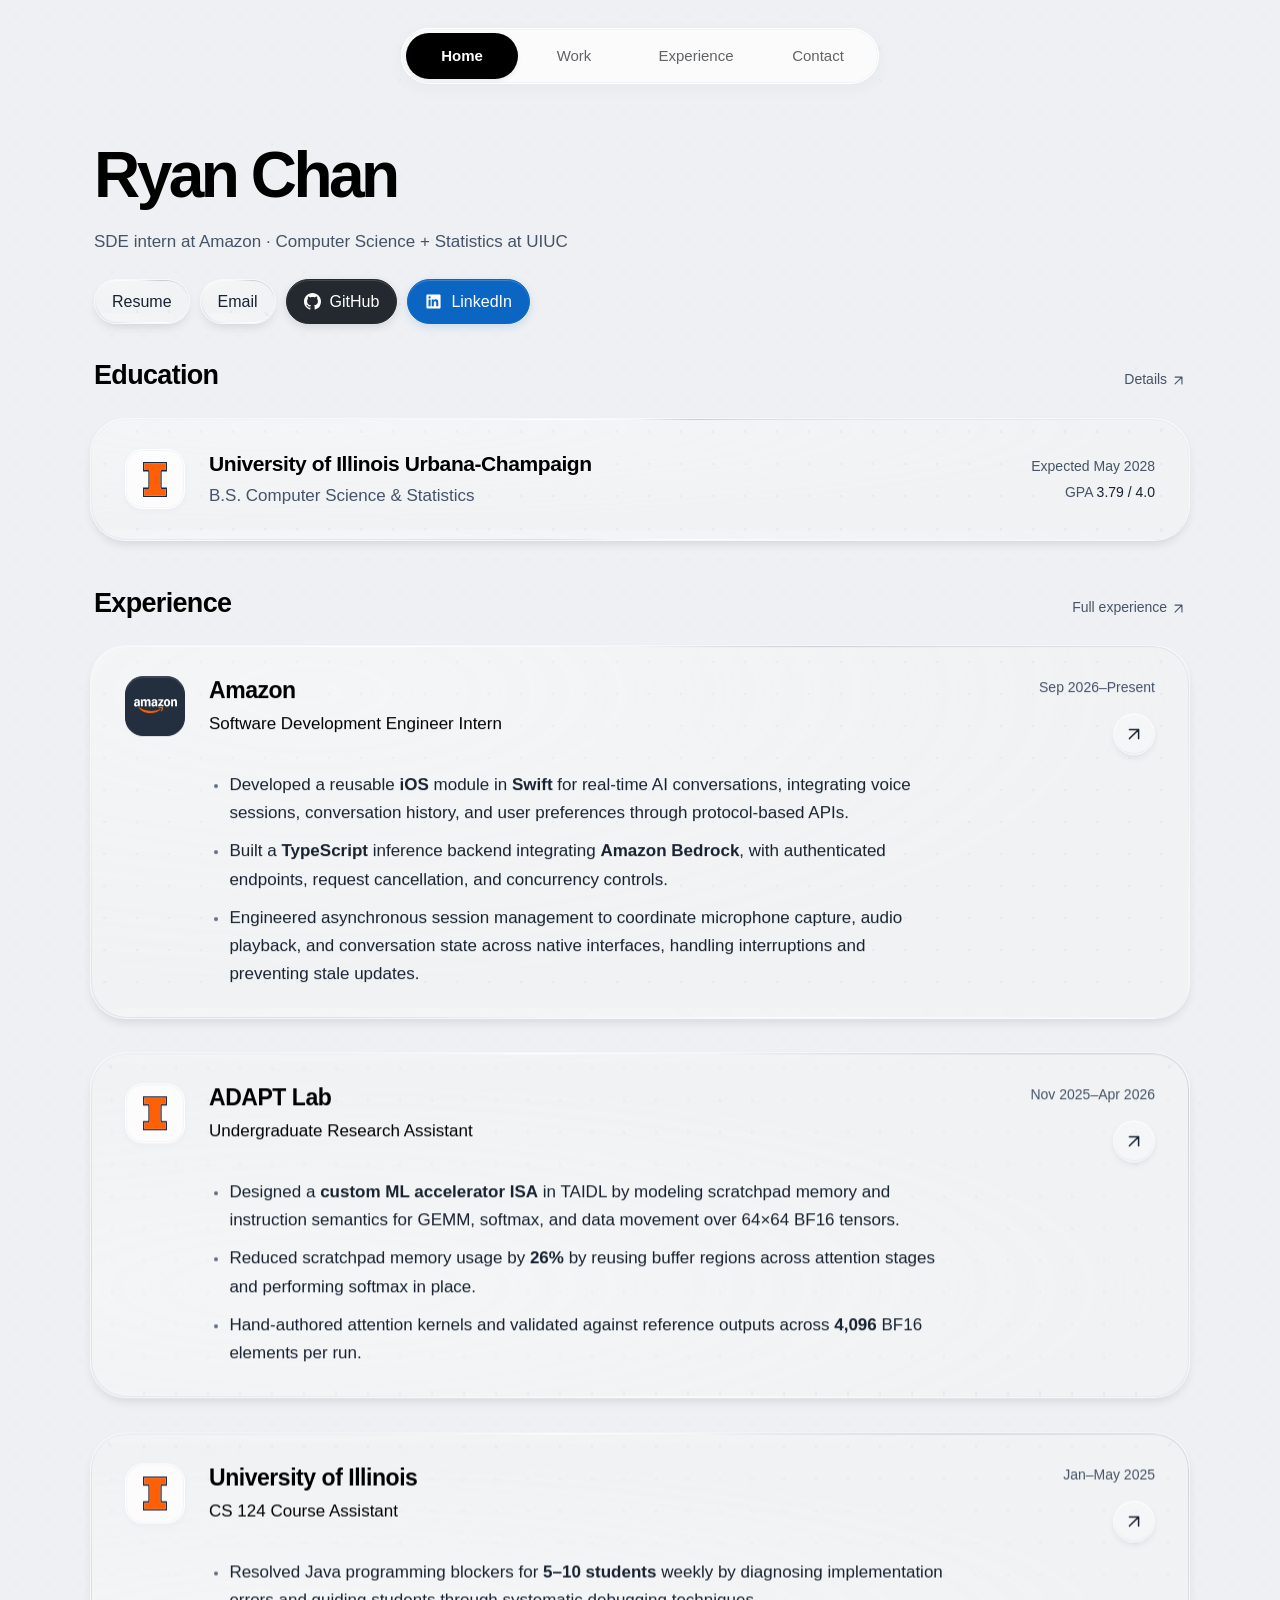
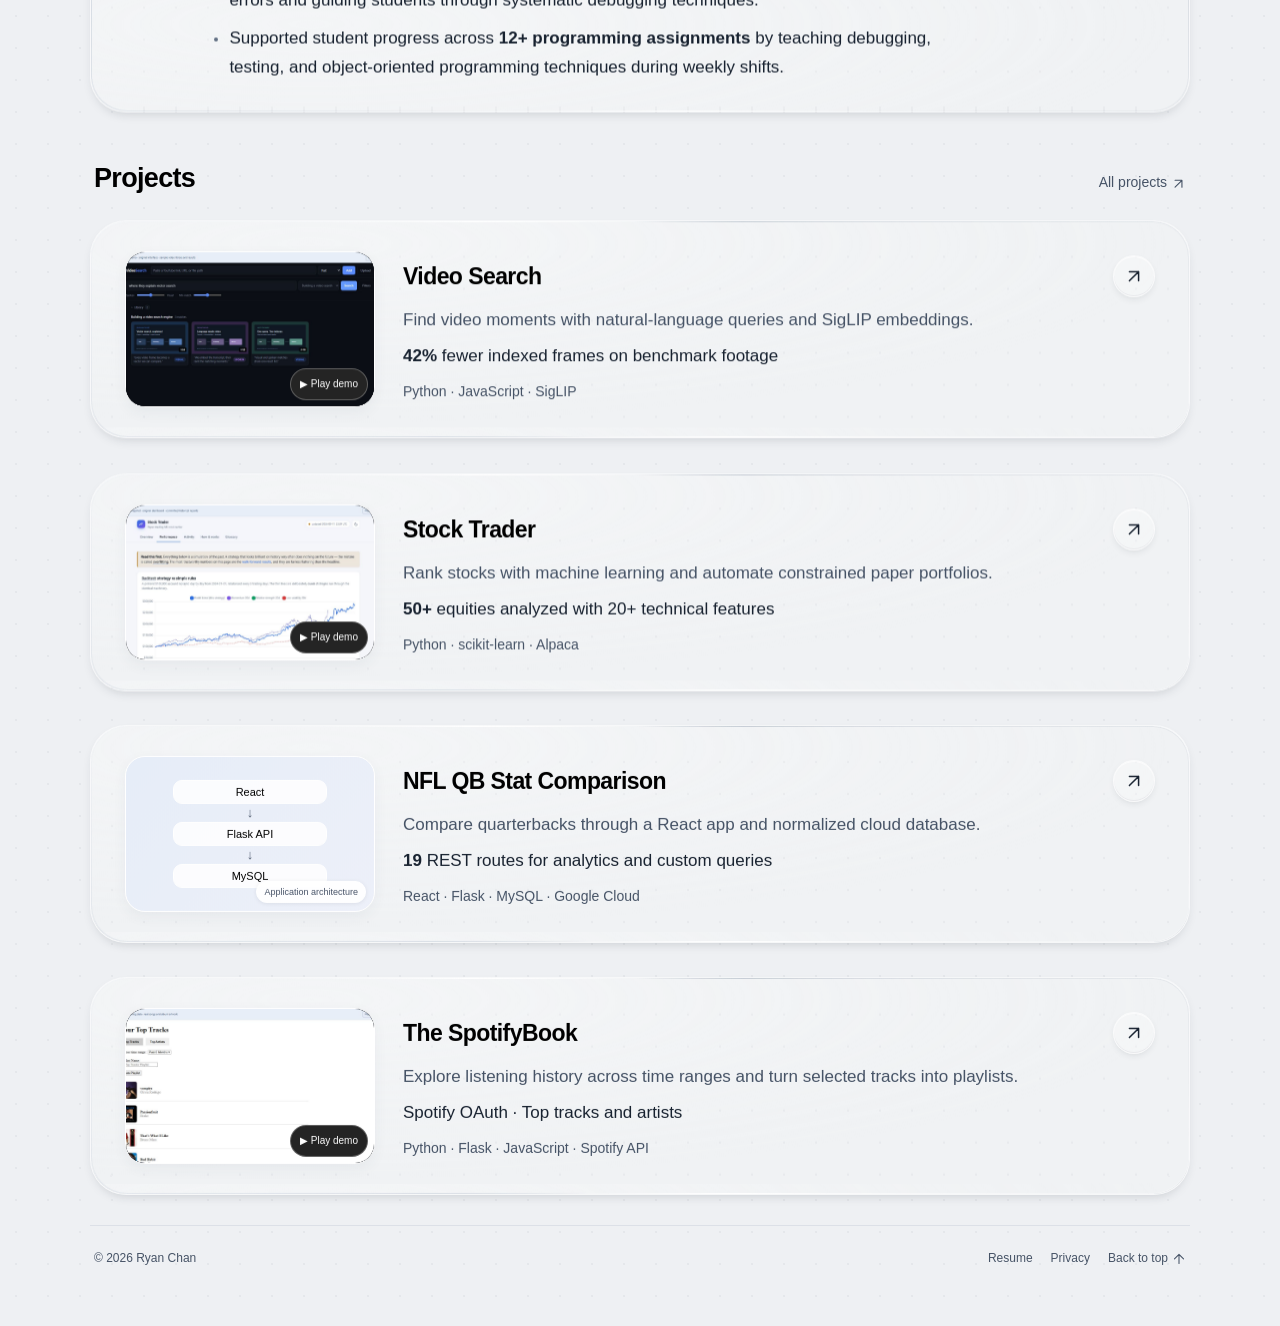
==== index.html @ 5b1b796d "Match information rows to clear glass buttons" ====
<!doctype html>
<html lang="en"><head><meta charset="utf-8"><meta name="viewport" content="width=device-width,initial-scale=1">
<meta name="theme-color" content="#eef0f3"><title>Ryan Chan — Portfolio</title><meta name="description" content="Software engineer studying CS and Statistics at UIUC. Swift iOS development, TypeScript APIs, machine learning, and systems research.">
<meta property="og:title" content="Ryan Chan — Portfolio"><meta property="og:description" content="Software engineer studying CS and Statistics at UIUC. Swift iOS development, TypeScript APIs, machine learning, and systems research."><meta property="og:type" content="website">
<link rel="icon" href="assets/favicon.svg?v=20261116-shared-glass" type="image/svg+xml"><link rel="stylesheet" href="styles.css?v=20261116-shared-glass"><link rel="stylesheet" href="format.css?v=20261116-shared-glass"><link rel="stylesheet" href="glass.css?v=20261116-shared-glass"><link rel="stylesheet" href="preview-motion.css?v=20261116-shared-glass"><script src="site.js?v=20261116-shared-glass" defer></script><script src="assets/liquid-glass.js?v=20261116-shared-glass" defer></script><meta name="portfolio-release" content="20261116-shared-glass"><link rel="stylesheet" href="home.css?v=20261116-shared-glass"></head><body id="top" class="home-page">
<a class="skip-link" href="#main">Skip to content</a><nav class="site-nav" aria-label="Main navigation"><span class="nav-glider" aria-hidden="true"><span class="nav-glider-labels"><span>Home</span><span>Work</span><span>Experience</span><span>Contact</span></span></span><a href="index.html?v=20261116-shared-glass" aria-current="page">Home</a><a href="work.html?v=20261116-shared-glass">Work</a><a href="experience.html?v=20261116-shared-glass">Experience</a><a href="contact.html?v=20261116-shared-glass">Contact</a></nav>
<main id="main" class="home-layout" data-home>
  <header class="home-intro">
    <div class="home-intro-copy">
      <h1>Ryan Chan</h1>
      <p class="home-current">SDE intern at Amazon · Computer Science + Statistics at UIUC</p>
    </div>
    <div class="home-links" aria-label="Resume and social links">
        <a class="home-button home-button-primary" href="assets/Ryan-Chan-Resume.pdf" data-track="resume-download"><span class="glass-label">Resume</span></a>
        <a class="home-button home-email" href="mailto:ryanchan339@gmail.com" data-track="email-click"><span class="glass-label">Email</span></a>
        <a class="home-social home-github" href="https://github.com/ryanchan339" target="_blank" rel="noopener noreferrer" data-track="github-click"><svg viewBox="0 0 16 16" fill="currentColor" aria-hidden="true"><path d="M8 0C3.58 0 0 3.58 0 8c0 3.54 2.29 6.53 5.47 7.59.4.07.55-.17.55-.38 0-.19-.01-.82-.01-1.49-2.01.37-2.53-.49-2.69-.94-.09-.23-.48-.94-.82-1.13-.28-.15-.68-.52-.01-.53.63-.01 1.08.58 1.23.82.72 1.21 1.87.87 2.33.66.07-.52.28-.87.51-1.07-1.78-.2-3.64-.89-3.64-3.95 0-.87.31-1.59.82-2.15-.08-.2-.36-1.02.08-2.12 0 0 .67-.21 2.2.82.64-.18 1.32-.27 2-.27s1.36.09 2 .27c1.53-1.04 2.2-.82 2.2-.82.44 1.1.16 1.92.08 2.12.51.56.82 1.27.82 2.15 0 3.07-1.87 3.75-3.65 3.95.29.25.54.73.54 1.48 0 1.07-.01 1.93-.01 2.2 0 .21.15.46.55.38A8.01 8.01 0 0 0 16 8c0-4.42-3.58-8-8-8Z"/></svg>GitHub</a>
        <a class="home-social home-linkedin" href="https://www.linkedin.com/in/ryanchan20/" target="_blank" rel="noopener noreferrer" data-track="linkedin-click"><svg viewBox="0 0 24 24" fill="currentColor" aria-hidden="true"><path d="M20.45 2H3.55C2.69 2 2 2.68 2 3.52v16.96C2 21.32 2.69 22 3.55 22h16.9c.86 0 1.55-.68 1.55-1.52V3.52C22 2.68 21.31 2 20.45 2ZM7.93 18.75H4.97V9.2h2.96v9.55ZM6.45 7.89a1.72 1.72 0 1 1 0-3.44 1.72 1.72 0 0 1 0 3.44Zm12.3 10.86h-2.96V14.1c0-1.11-.02-2.53-1.54-2.53-1.54 0-1.78 1.2-1.78 2.45v4.73H9.51V9.2h2.84v1.3h.04c.4-.75 1.36-1.54 2.8-1.54 3 0 3.56 1.97 3.56 4.53v5.26Z"/></svg>LinkedIn</a>
    </div>
  </header>

  <section class="home-section home-education" aria-labelledby="home-education-heading">
    <div class="home-section-heading"><h2 id="home-education-heading">Education</h2><a href="experience.html?v=20261116-shared-glass#education">Details <span class="home-arrow" aria-hidden="true"><svg class="arrow-icon" viewBox="0 0 24 24" aria-hidden="true"><path d="M6.5 17.5 17.5 6.5M6.5 6.5h11v11"/></svg></span></a></div>
    <div class="home-panel home-education-card">
      <span class="home-company-logo"><img src="assets/uiuc.svg?v=20261116-shared-glass" alt="University of Illinois logo" width="24" height="35"></span>
      <div class="home-education-copy"><h3>University of Illinois Urbana-Champaign</h3><p>B.S. Computer Science &amp; Statistics</p></div>
      <div class="home-education-meta"><span>Expected May 2028</span><span>GPA <strong>3.79 / 4.0</strong></span></div>
    </div>
  </section>

  <section class="home-section home-experience" aria-labelledby="home-experience-heading">
    <div class="home-section-heading"><h2 id="home-experience-heading">Experience</h2><a href="experience.html?v=20261116-shared-glass">Full experience <span class="home-arrow" aria-hidden="true"><svg class="arrow-icon" viewBox="0 0 24 24" aria-hidden="true"><path d="M6.5 17.5 17.5 6.5M6.5 6.5h11v11"/></svg></span></a></div>
    <div class="home-experience-grid">
      <article class="home-panel home-experience-card">
        <span class="home-company-logo home-amazon"><img src="assets/amazon.svg?v=20261116-shared-glass" alt="Amazon logo" width="43" height="30"></span>
        <div class="home-role-copy"><h3><a href="experience.html?v=20261116-shared-glass#amazon" data-track="experience-amazon">Amazon</a></h3><h4>Software Development Engineer Intern</h4></div>
        <div class="home-row-meta"><span>Sep 2026–Present</span><a class="home-row-link" href="experience.html?v=20261116-shared-glass#amazon" aria-label="Read about Amazon experience" data-track="experience-amazon"><svg class="arrow-icon" viewBox="0 0 24 24" aria-hidden="true"><path d="M6.5 17.5 17.5 6.5M6.5 6.5h11v11"/></svg></a></div>
        <ul class="resume-bullets home-resume-bullets"><li>Developed a reusable <strong>iOS</strong> module in <strong>Swift</strong> for real-time AI conversations, integrating voice sessions, conversation history, and user preferences through protocol-based APIs.</li><li>Built a <strong>TypeScript</strong> inference backend integrating <strong>Amazon Bedrock</strong>, with authenticated endpoints, request cancellation, and concurrency controls.</li><li>Engineered asynchronous session management to coordinate microphone capture, audio playback, and conversation state across native interfaces, handling interruptions and preventing stale updates.</li></ul>
      </article>
      <article class="home-panel home-experience-card">
        <span class="home-company-logo"><img src="assets/uiuc.svg?v=20261116-shared-glass" alt="University of Illinois logo" width="24" height="35"></span>
        <div class="home-role-copy"><h3><a href="experience.html?v=20261116-shared-glass#adapt-lab" data-track="experience-research">ADAPT Lab</a></h3><h4>Undergraduate Research Assistant</h4></div>
        <div class="home-row-meta"><span>Nov 2025–Apr 2026</span><a class="home-row-link" href="experience.html?v=20261116-shared-glass#adapt-lab" aria-label="Read about ADAPT Lab experience" data-track="experience-research"><svg class="arrow-icon" viewBox="0 0 24 24" aria-hidden="true"><path d="M6.5 17.5 17.5 6.5M6.5 6.5h11v11"/></svg></a></div>
        <ul class="resume-bullets home-resume-bullets"><li>Designed a <strong>custom ML accelerator ISA</strong> in TAIDL by modeling scratchpad memory and instruction semantics for GEMM, softmax, and data movement over 64×64 BF16 tensors.</li><li>Reduced scratchpad memory usage by <strong>26%</strong> by reusing buffer regions across attention stages and performing softmax in place.</li><li>Hand-authored attention kernels and validated against reference outputs across <strong>4,096</strong> BF16 elements per run.</li></ul>
      </article>
      <article class="home-panel home-experience-card">
        <span class="home-company-logo"><img src="assets/uiuc.svg?v=20261116-shared-glass" alt="University of Illinois logo" width="24" height="35"></span>
        <div class="home-role-copy"><h3><a href="experience.html?v=20261116-shared-glass#course-assistant">University of Illinois</a></h3><h4>CS 124 Course Assistant</h4></div>
        <div class="home-row-meta"><span>Jan–May 2025</span><a class="home-row-link" href="experience.html?v=20261116-shared-glass#course-assistant" aria-label="Read about University of Illinois experience"><svg class="arrow-icon" viewBox="0 0 24 24" aria-hidden="true"><path d="M6.5 17.5 17.5 6.5M6.5 6.5h11v11"/></svg></a></div>
        <ul class="resume-bullets home-resume-bullets"><li>Resolved Java programming blockers for <strong>5–10 students</strong> weekly by diagnosing implementation errors and guiding students through systematic debugging techniques.</li><li>Supported student progress across <strong>12+ programming assignments</strong> by teaching debugging, testing, and object-oriented programming techniques during weekly shifts.</li></ul>
      </article>
    </div>
  </section>

  <section class="home-section home-projects" aria-labelledby="home-projects-heading">
    <div class="home-section-heading"><h2 id="home-projects-heading">Projects</h2><a href="work.html?v=20261116-shared-glass">All projects <span class="home-arrow" aria-hidden="true"><svg class="arrow-icon" viewBox="0 0 24 24" aria-hidden="true"><path d="M6.5 17.5 17.5 6.5M6.5 6.5h11v11"/></svg></span></a></div>
    <div class="home-project-grid">
      <article class="home-panel home-project-card" data-hover-demo>
        <div class="home-project-media" data-project-preview="video-search"><div class="demo-frame" data-demo><video muted loop playsinline preload="none" poster="assets/video-search.jpg?v=20261116-shared-glass" width="1280" height="720" aria-label="Video Search interface walkthrough" data-project="Video Search"><source data-src="assets/video-search.mp4?v=20261116-shared-glass" type="video/mp4">Your browser can display the still preview above.</video><div class="preview-motion motion-video-search" aria-hidden="true"><div class="motion-kicker">Video Search <span>Visual + spoken matches</span></div>
<div class="motion-query"><svg viewBox="0 0 24 24"><circle cx="10" cy="10" r="6"/><path d="m15 15 5 5"/></svg><span>where they explain vector search</span><i></i></div>
<div class="motion-matches"><div><span class="motion-thumbnail">01</span><strong>Vector search</strong><small>00:12 · Visual match</small></div><div><span class="motion-thumbnail">02</span><strong>Embeddings</strong><small>00:34 · Spoken match</small></div><div><span class="motion-thumbnail">03</span><strong>Nearest matches</strong><small>01:08 · Visual match</small></div></div><div class="motion-scan"></div><span class="motion-sample">Illustrative preview</span></div><button class="demo-toggle" type="button" aria-label="Play Video Search demo" aria-pressed="false">▶ Play demo</button></div></div>
        <div class="home-project-copy"><h3><a href="projects/video-search.html?v=20261116-shared-glass" data-track="project-video-search">Video Search <span class="home-arrow" aria-hidden="true"><svg class="arrow-icon" viewBox="0 0 24 24" aria-hidden="true"><path d="M6.5 17.5 17.5 6.5M6.5 6.5h11v11"/></svg></span></a></h3><p>Find video moments with natural-language queries and SigLIP embeddings.</p><p class="home-project-result"><strong>42%</strong> fewer indexed frames on benchmark footage</p><span class="home-stack">Python · JavaScript · SigLIP</span></div>
      </article>
      <article class="home-panel home-project-card" data-hover-demo>
        <div class="home-project-media" data-project-preview="stock-trader"><div class="demo-frame" data-demo><video muted loop playsinline preload="none" poster="assets/stock-trader.jpg?v=20261116-shared-glass" width="1280" height="720" aria-label="Stock Trader interface walkthrough" data-project="Stock Trader"><source data-src="assets/stock-trader.mp4?v=20261116-shared-glass" type="video/mp4">Your browser can display the still preview above.</video><div class="preview-motion motion-stock-trader" aria-hidden="true"><div class="motion-kicker">Stock Trader <span>Research preview</span></div>
<svg class="motion-chart" viewBox="0 0 480 160" fill="none"><path class="motion-grid" d="M8 24H472M8 64H472M8 104H472M8 144H472"/><path class="motion-trace" pathLength="1" d="M8 132 40 119 70 125 104 90 139 106 169 75 202 94 232 64 263 78 298 44 330 59 367 27 400 38 438 13 472 20"/><circle class="motion-chart-point" cx="472" cy="20" r="5"/></svg>
<div class="motion-allocations"><span><i></i>Rank</span><span><i></i>Allocate</span><span><i></i>Review</span></div><span class="motion-sample">Illustrative preview</span></div><button class="demo-toggle" type="button" aria-label="Play Stock Trader demo" aria-pressed="false">▶ Play demo</button></div></div>
        <div class="home-project-copy"><h3><a href="projects/stock-trader.html?v=20261116-shared-glass" data-track="project-stock-trader">Stock Trader <span class="home-arrow" aria-hidden="true"><svg class="arrow-icon" viewBox="0 0 24 24" aria-hidden="true"><path d="M6.5 17.5 17.5 6.5M6.5 6.5h11v11"/></svg></span></a></h3><p>Rank stocks with machine learning and automate constrained paper portfolios.</p><p class="home-project-result"><strong>50+</strong> equities analyzed with 20+ technical features</p><span class="home-stack">Python · scikit-learn · Alpaca</span></div>
      </article>
      <article class="home-panel home-project-card">
        <a class="home-project-cover home-architecture-cover" href="projects/nfl-qb-analytics.html?v=20261116-shared-glass" data-track="project-nfl" aria-label="View NFL QB Stat Comparison project"><div class="home-architecture" aria-label="React interface connects to Flask API and MySQL database"><strong>React</strong><span aria-hidden="true">↓</span><strong>Flask API</strong><span aria-hidden="true">↓</span><strong>MySQL</strong></div><span>Application architecture</span></a>
        <div class="home-project-copy"><h3><a href="projects/nfl-qb-analytics.html?v=20261116-shared-glass" data-track="project-nfl">NFL QB Stat Comparison <span class="home-arrow" aria-hidden="true"><svg class="arrow-icon" viewBox="0 0 24 24" aria-hidden="true"><path d="M6.5 17.5 17.5 6.5M6.5 6.5h11v11"/></svg></span></a></h3><p>Compare quarterbacks through a React app and normalized cloud database.</p><p class="home-project-result"><strong>19</strong> REST routes for analytics and custom queries</p><span class="home-stack">React · Flask · MySQL · Google Cloud</span></div>
      </article>
      <article class="home-panel home-project-card" data-hover-demo>
        <div class="home-project-media" data-project-preview="spotifybook"><div class="demo-frame" data-demo><video muted loop playsinline preload="none" poster="assets/spotifybook.jpg?v=20261116-shared-glass" width="1280" height="720" aria-label="The SpotifyBook interface walkthrough" data-project="The SpotifyBook"><source data-src="assets/spotifybook.mp4?v=20261116-shared-glass" type="video/mp4">Your browser can display the still preview above.</video><div class="preview-motion motion-spotifybook" aria-hidden="true"><div class="motion-kicker">The SpotifyBook <span>Your Top Tracks</span></div><div class="motion-track-window"><div class="motion-track-list"><div class="motion-track"><img src="assets/spotify-cover-0.jpg?v=20261116-shared-glass" alt="" width="48" height="48" loading="lazy"><span><strong>vampire</strong><small>Olivia Rodrigo</small></span><span class="motion-equalizer"><i></i><i></i><i></i><i></i></span></div><div class="motion-track"><img src="assets/spotify-cover-1.jpg?v=20261116-shared-glass" alt="" width="48" height="48" loading="lazy"><span><strong>Passionfruit</strong><small>Drake</small></span><span class="motion-equalizer"><i></i><i></i><i></i><i></i></span></div><div class="motion-track"><img src="assets/spotify-cover-2.jpg?v=20261116-shared-glass" alt="" width="48" height="48" loading="lazy"><span><strong>That’s What I Like</strong><small>Bruno Mars</small></span><span class="motion-equalizer"><i></i><i></i><i></i><i></i></span></div><div class="motion-track"><img src="assets/spotify-cover-3.jpg?v=20261116-shared-glass" alt="" width="48" height="48" loading="lazy"><span><strong>Bad Habit</strong><small>Steve Lacy</small></span><span class="motion-equalizer"><i></i><i></i><i></i><i></i></span></div><div class="motion-track"><img src="assets/spotify-cover-4.jpg?v=20261116-shared-glass" alt="" width="48" height="48" loading="lazy"><span><strong>Fly Me to the Moon</strong><small>Frank Sinatra</small></span><span class="motion-equalizer"><i></i><i></i><i></i><i></i></span></div></div></div><span class="motion-sample">Illustrative preview</span></div><button class="demo-toggle" type="button" aria-label="Play The SpotifyBook demo" aria-pressed="false">▶ Play demo</button></div></div>
        <div class="home-project-copy"><h3><a href="projects/spotifybook.html?v=20261116-shared-glass" data-track="project-spotifybook">The SpotifyBook <span class="home-arrow" aria-hidden="true"><svg class="arrow-icon" viewBox="0 0 24 24" aria-hidden="true"><path d="M6.5 17.5 17.5 6.5M6.5 6.5h11v11"/></svg></span></a></h3><p>Explore listening history across time ranges and turn selected tracks into playlists.</p><p class="home-project-result">Spotify OAuth · Top tracks and artists</p><span class="home-stack">Python · Flask · JavaScript · Spotify API</span></div>
      </article>
    </div>
  </section>

  <footer class="site-footer"><span>© 2026 Ryan Chan</span><span class="footer-links"><a href="assets/Ryan-Chan-Resume.pdf" data-track="resume-download">Resume</a><a href="privacy.html">Privacy</a><a href="#top">Back to top <svg class="arrow-icon arrow-icon-up" viewBox="0 0 24 24" aria-hidden="true"><path d="M6.5 17.5 17.5 6.5M6.5 6.5h11v11"/></svg></a></span></footer>
</main>
</body></html>
---- styles.css ----
@font-face{font-family:Portfolio Sans;src:local("Arial");font-display:swap}
:root{--ink:#20242b;--muted:#6d737d;--blue:#5479a5;--blue-deep:#395d88;--blue-soft:#edf2f8;--line:#e6e8ec;--surface:#f6f7f9;--white:#fff;--radius:28px;--max:1120px;color-scheme:light}
*{box-sizing:border-box}
html{scroll-behavior:smooth;scroll-padding-top:116px}
body{margin:0;background:var(--white);color:var(--ink);font:16px/1.6 "Portfolio Sans",Arial,sans-serif;-webkit-font-smoothing:antialiased}
button,a{-webkit-tap-highlight-color:transparent}
a{color:inherit;text-decoration:none}
button{font:inherit;cursor:pointer}
a:focus-visible,button:focus-visible{outline:3px solid var(--blue);outline-offset:5px}
::selection{background:#dae6f4;color:#203956}
.skip-link{position:fixed;top:-100px;left:20px;z-index:100;background:var(--blue-deep);color:white;padding:12px 20px;border-radius:10px}
.skip-link:focus{top:16px}
.site-nav{position:sticky;top:20px;z-index:30;width:max-content;max-width:calc(100% - 32px);margin:28px auto 0;padding:5px;display:flex;gap:3px;border:1px solid var(--line);border-radius:99px;background:rgba(255,255,255,.94);box-shadow:0 5px 16px rgba(23,35,54,.055)}
.site-nav a{display:flex;align-items:center;justify-content:center;gap:8px;padding:9px 23px;border-radius:99px;font-size:14px;color:var(--muted);font-weight:500;transition:background .2s,color .2s}
.site-nav a:hover{color:var(--ink);background:var(--surface)}
.site-nav a[aria-current]{color:var(--blue-deep);background:var(--blue-soft)}
.site-nav a[aria-current]::before{content:"";width:5px;height:5px;border-radius:50%;background:var(--blue)}
.container{width:min(var(--max),calc(100% - 80px));margin-inline:auto}
.identity{padding:68px 0 55px}
.identity h1{font-size:clamp(56px,8vw,100px);line-height:1.05;font-weight:500;letter-spacing:-.07em;margin:0}
.section-bar{display:flex;justify-content:space-between;align-items:center;gap:16px;margin-bottom:22px}
.section-bar h2,.section-kicker{margin:0;font-size:13px;font-weight:500;letter-spacing:.045em;color:var(--muted)}
.section-bar span{font-size:12px;color:var(--muted)}
.work-grid{display:grid;grid-template-columns:1fr 1fr;gap:24px}
.project-card{border-radius:var(--radius);background:var(--surface);overflow:hidden;min-width:0;transition:transform .25s}
.project-card:hover{transform:translateY(-3px)}
.project-card.featured{grid-column:1/-1}
.project-header{padding:30px 32px 0}
.project-eyebrow{display:flex;align-items:center;gap:9px;color:var(--muted);font-size:11px;letter-spacing:.06em;text-transform:uppercase;margin-bottom:12px}
.project-eyebrow .project-index{color:var(--blue)}
.project-heading{display:flex;align-items:flex-start;justify-content:space-between;gap:16px}
.project-heading h3{font-size:28px;line-height:1.15;letter-spacing:-.035em;font-weight:500;margin:0}
.featured .project-heading h3{font-size:36px}
.project-heading p{font-size:15px;color:var(--muted);margin:10px 0 0;line-height:1.5;max-width:660px}
.project-arrow{flex:0 0 auto;display:grid;place-items:center;width:43px;height:43px;border:1px solid #d8dce2;border-radius:50%;color:var(--muted);font-size:22px;transition:background .2s,color .2s,transform .2s}
.project-arrow:hover{background:var(--blue);color:white;transform:rotate(6deg);border-color:var(--blue)}
.project-rule{height:1px;background:#e0e3e8;margin-top:25px}
.project-stage{padding:30px 24px 16px;background:linear-gradient(180deg,transparent,var(--blue-soft))}
.featured .project-stage{padding:36px 52px 22px}
.stock-stage{background:linear-gradient(180deg,transparent,#e9edf5)}
.spotify-stage{background:linear-gradient(180deg,transparent,#edf1ee)}
.demo-frame{position:relative;overflow:hidden;border:1px solid rgba(23,35,54,.08);border-radius:12px;background:#11161e;box-shadow:0 16px 35px rgba(27,43,65,.13)}
.demo-frame video{width:100%;height:auto;aspect-ratio:16/9;display:block;object-fit:cover;background:#11161e}
.demo-toggle{position:absolute;right:12px;bottom:12px;display:flex;align-items:center;gap:6px;min-height:34px;padding:5px 12px;border:1px solid rgba(255,255,255,.25);border-radius:99px;background:rgba(20,28,41,.9);color:#fff;font-size:11px}
.demo-toggle:hover{background:var(--blue-deep)}
.demo-toggle:disabled{cursor:default;opacity:.65}
.demo-caption{display:flex;justify-content:space-between;gap:12px;margin:13px 1px 0;font-size:11px;line-height:1.5;color:var(--muted)}
.project-bottom{display:flex;justify-content:space-between;align-items:center;gap:14px;padding:16px 32px 26px;font-size:12px;color:var(--muted)}
.project-bottom a{color:var(--blue-deep);white-space:nowrap}
.project-bottom a:hover{text-decoration:underline;text-underline-offset:4px}
.editorial-section{display:grid;grid-template-columns:230px 1fr;gap:50px;padding-top:72px;margin-top:76px;border-top:1px solid var(--line);scroll-margin-top:30px}
.section-intro h2{font-size:28px;line-height:1.2;font-weight:500;letter-spacing:-.035em;margin:0}
.experience-row{display:grid;grid-template-columns:1fr auto;gap:6px 24px;padding:0 0 28px;border-bottom:1px solid var(--line);margin-bottom:28px}
.experience-row:last-child{padding-bottom:0;margin-bottom:0;border-bottom:0}
.experience-row h3{margin:0;font-size:20px;line-height:1.3;letter-spacing:-.025em;font-weight:500}
.experience-row .date{font-size:12px;color:var(--muted);text-align:right;padding-top:3px;white-space:nowrap}
.experience-role{color:var(--blue-deep);font-size:14px;margin:2px 0 0}
.experience-row .location{font-size:12px;color:var(--muted);text-align:right}
.experience-row .description{grid-column:1/-1;max-width:650px;margin:12px 0 0;color:var(--muted);font-size:15px;line-height:1.7}
.education{display:grid;grid-template-columns:230px 1fr;gap:50px;margin-top:44px;padding-top:36px;border-top:1px solid var(--line)}
.education h2{font-size:13px;font-weight:500;color:var(--muted);margin:0}
.education h3{font-size:19px;font-weight:500;letter-spacing:-.025em;margin:0}
.education p{font-size:14px;margin:6px 0;color:var(--muted)}
.education-meta{display:flex;flex-wrap:wrap;gap:8px 25px;font-size:12px;color:var(--muted)}
.contact{padding-bottom:40px}
.contact-heading{font-size:clamp(28px,4vw,46px);line-height:1.2;letter-spacing:-.04em;font-weight:500;margin:0 0 14px}
.email-link{display:inline-block;color:var(--blue-deep);font-size:clamp(18px,3vw,30px);line-height:1.4;letter-spacing:-.025em;overflow-wrap:anywhere}
.email-link:hover{text-decoration:underline;text-underline-offset:7px}
.social-links{display:flex;flex-wrap:wrap;gap:25px;margin-top:25px;font-size:14px;color:var(--muted)}
.social-links a:hover{color:var(--blue-deep)}
.site-footer{display:flex;justify-content:space-between;gap:20px;border-top:1px solid var(--line);padding:26px 0 36px;margin-top:48px;color:var(--muted);font-size:12px}
.site-footer a:hover{color:var(--blue-deep)}
.back-link{display:inline-block;color:var(--muted);font-size:13px;margin-top:55px}
.back-link:hover{color:var(--blue-deep)}
.case-hero{padding:30px 0 36px}
.case-hero .project-eyebrow{margin-bottom:18px}
.case-hero h1{font-size:clamp(42px,6vw,72px);font-weight:500;letter-spacing:-.06em;line-height:1.07;margin:0;max-width:900px}
.case-summary{font-size:19px;line-height:1.65;color:var(--muted);max-width:735px;margin:22px 0 28px}
.case-meta{display:flex;flex-wrap:wrap;gap:16px 35px;font-size:12px;color:var(--muted)}
.case-meta span{display:block;color:var(--ink);font-size:13px;margin-top:3px}
.case-demo{padding:32px;background:var(--surface);border-radius:var(--radius);margin:0 0 40px}
.case-demo .demo-caption{font-size:12px}
.case-demo .demo-frame video{object-fit:contain}
.case-body{display:grid;grid-template-columns:200px 1fr;gap:50px;margin-top:64px}
.case-label{font-size:13px;color:var(--muted);font-weight:500;margin:4px 0 0}
.case-content{max-width:740px;min-width:0}
.case-content h2{font-size:26px;line-height:1.3;letter-spacing:-.025em;font-weight:500;margin:0 0 16px}
.case-content h3{font-size:18px;font-weight:500;letter-spacing:-.015em;margin:28px 0 8px}
.case-content p{font-size:16px;color:var(--muted);margin:0 0 18px;line-height:1.8}
.pipeline{display:grid;grid-template-columns:repeat(3,1fr);gap:12px;margin:24px 0}
.pipeline-step{padding:18px;background:var(--blue-soft);border-radius:12px;min-width:0}
.pipeline-step small{color:var(--blue);font-size:11px;display:block;margin-bottom:8px}
.pipeline-step strong{display:block;font-size:15px;font-weight:500;line-height:1.4}
.pipeline-step span{display:block;font-size:12px;color:var(--muted);line-height:1.6;margin-top:7px}
.metric-grid{display:grid;grid-template-columns:repeat(3,1fr);gap:20px;padding:25px 0;border-block:1px solid var(--line);margin:24px 0}
.metric-grid dt{font-size:12px;color:var(--muted);margin-top:8px}
.metric-grid dd{font-size:30px;line-height:1.2;letter-spacing:-.04em;color:var(--blue-deep);margin:0}
.source-note{font-size:12px!important;line-height:1.7!important}
.source-note a{color:var(--blue-deep);text-decoration:underline;text-underline-offset:3px}
.case-actions{display:flex;flex-wrap:wrap;gap:12px;margin:25px 0 10px}
.case-actions a{border:1px solid var(--line);padding:11px 19px;border-radius:99px;font-size:13px;color:var(--blue-deep)}
.case-actions a:first-child{background:var(--blue-deep);color:#fff;border-color:var(--blue-deep)}
.case-actions a:hover{opacity:.85}
.next-project{display:flex;justify-content:space-between;align-items:center;gap:25px;border-top:1px solid var(--line);padding-top:38px;margin-top:72px}
.next-project small{font-size:12px;color:var(--muted);display:block;margin-bottom:8px}
.next-project strong{font-weight:500;font-size:25px;letter-spacing:-.03em}
.next-project .project-arrow{color:var(--blue-deep)}
.not-found{padding:100px 0 80px;max-width:600px}
.not-found h1{font-size:64px;font-weight:500;letter-spacing:-.05em;margin:0}
.not-found p{color:var(--muted)}
[hidden]{display:none!important}
.page-main{min-height:calc(100vh - 110px);display:flex;flex-direction:column}
.page-main>.site-footer{margin-top:auto;padding-top:26px}
.page-main>section:last-of-type,.page-main>.home-overview,.page-main>.about-actions,.page-main>.text-link{margin-bottom:64px}
.page-heading{padding:68px 0 54px}
.page-heading h1{font-size:clamp(48px,7vw,84px);line-height:1.1;font-weight:500;letter-spacing:-.06em;margin:0}
.experience-list{max-width:840px;width:100%;margin-left:auto}
.page-main>.text-link{align-self:flex-end;margin-top:32px}
.text-link{font-size:14px;color:var(--blue-deep)}
.text-link:hover{text-decoration:underline;text-underline-offset:5px}
.about-intro{max-width:650px;margin:8px 0 12px 280px}
.about-intro h2{font-size:30px;font-weight:500;letter-spacing:-.035em;margin:0 0 16px}
.about-intro p{font-size:20px;line-height:1.7;color:var(--muted);margin:0}
.about-intro p+p{margin-top:20px}
.about-actions{display:flex;flex-wrap:wrap;gap:24px;margin:32px 0 0 280px}
.contact-page{padding:26px 0 100px;margin-left:280px}
.copy-row{display:flex;flex-wrap:wrap;align-items:center;gap:12px;margin-top:26px}
.copy-email{font-size:12px;padding:9px 16px;border:1px solid var(--line);border-radius:99px;background:var(--white);color:var(--blue-deep);min-height:40px}
.copy-email:hover{border-color:var(--blue);background:var(--blue-soft)}
.copy-status{font-size:12px;color:var(--blue-deep)}
.home-overview{display:grid;grid-template-columns:minmax(0,1.6fr) minmax(0,1fr);gap:22px}
.overview-card{padding:28px;border:1px solid var(--line);border-radius:var(--radius);background:var(--surface);min-width:0}
.overview-work{grid-row:span 2;background:var(--blue-soft)}
.overview-header{display:flex;align-items:center;justify-content:space-between;gap:16px;margin-bottom:22px}
.overview-header h2{font-size:13px;font-weight:500;color:var(--muted);margin:0}
.overview-header>a{color:var(--blue-deep);font-size:12px}
.overview-header>a:hover{text-decoration:underline;text-underline-offset:4px}
.preview-tabs{display:flex;flex-wrap:wrap;gap:6px;margin-bottom:24px}
.preview-tab{padding:8px 11px;border:1px solid transparent;border-radius:99px;background:transparent;font-size:11px;color:var(--muted);min-height:38px}
.preview-tab:hover{background:rgba(255,255,255,.7);color:var(--blue-deep)}
.preview-tab[aria-pressed=true]{background:var(--white);border-color:#d8e1ed;color:var(--blue-deep)}
.preview-panel h3{font-size:26px;line-height:1.25;font-weight:500;letter-spacing:-.035em;margin:0}
.preview-panel h3 a:hover{color:var(--blue-deep)}
.preview-description{font-size:14px;line-height:1.7;color:var(--muted);margin:10px 0 22px;display:block}
.preview-date{font-size:12px;line-height:1.6;color:var(--muted);display:block;margin-top:8px}
.overview-work .demo-caption{flex-wrap:wrap;font-size:10px}
.overview-work .demo-frame{margin-top:28px}
.about-preview{display:block}
.about-preview h3{font-size:28px;font-weight:500;letter-spacing:-.04em;line-height:1.25;margin:14px 0}
.about-preview:hover h3{color:var(--blue-deep)}
.about-preview .preview-description{margin-bottom:0;font-size:12px}
.overview-experience .preview-tabs{margin-bottom:18px}
.overview-experience .preview-panel h3{font-size:20px;letter-spacing:-.025em}
.overview-experience .preview-description{font-size:13px;margin-bottom:0}
.overview-contact{grid-column:1/-1;background:var(--white)}
.overview-contact .overview-header{margin-bottom:12px}
.home-contact-links{display:flex;flex-wrap:wrap;align-items:center;justify-content:space-between;gap:20px}
.home-contact-links>a{font-size:22px;letter-spacing:-.025em;color:var(--blue-deep);overflow-wrap:anywhere}
.home-contact-links>a:hover{text-decoration:underline;text-underline-offset:5px}
.home-contact-links .copy-row{margin-top:0}
@media(min-width:1600px){:root{--max:1200px}.identity{padding-top:82px}}
@media(max-width:850px){.container{width:calc(100% - 48px)}.editorial-section,.education{grid-template-columns:170px 1fr;gap:32px}.project-header{padding:24px 24px 0}.featured .project-stage{padding:28px 32px 18px}.project-stage{padding:24px 16px 15px}.project-bottom{padding:15px 24px 23px}.project-heading h3{font-size:25px}.project-heading p{font-size:14px}.demo-caption{flex-wrap:wrap}.case-body{grid-template-columns:160px 1fr;gap:32px}.pipeline{gap:8px}.pipeline-step{padding:14px}}
@media(max-width:620px){html{scroll-padding-top:95px}.container{width:calc(100% - 36px)}.site-nav{top:14px;margin-top:20px}.site-nav a{padding:9px 20px;font-size:13px;min-height:42px}.identity{padding:50px 0 40px}.identity h1{font-size:64px}.section-bar{margin-bottom:18px}.work-grid{grid-template-columns:1fr;gap:20px}.project-card{border-radius:22px}.project-header{padding:25px 24px 0}.featured .project-heading h3,.project-heading h3{font-size:28px}.project-heading p{font-size:14px}.project-arrow{width:39px;height:39px}.featured .project-stage,.project-stage{padding:24px 16px 17px}.demo-frame{border-radius:8px}.project-rule{margin-top:22px}.demo-toggle{right:7px;bottom:7px;min-height:31px;padding:5px 9px;font-size:10px}.project-bottom{padding:12px 24px 23px;font-size:11px}.demo-caption{font-size:10px;gap:4px}.editorial-section{grid-template-columns:1fr;gap:28px;margin-top:55px;padding-top:40px}.section-intro h2{font-size:27px}.experience-row{gap:7px 12px}.experience-row h3{font-size:20px}.experience-row .date{font-size:10px;white-space:normal;max-width:112px}.experience-role{font-size:13px}.experience-row .location{font-size:10px}.experience-row .description{font-size:14px;margin-top:9px}.education{grid-template-columns:1fr;gap:16px;margin-top:34px;padding-top:29px}.education h3{font-size:18px}.contact-heading{font-size:36px}.email-link{font-size:23px}.contact{padding-bottom:10px}.social-links{margin-top:22px}.site-footer{margin-top:34px;padding-bottom:28px}.back-link{margin-top:36px}.case-hero{padding:24px 0 28px}.case-summary{font-size:17px}.case-meta{gap:14px 24px}.case-demo{padding:14px;border-radius:18px;margin-bottom:30px}.case-demo .demo-caption{font-size:10px;gap:5px}.case-body{grid-template-columns:1fr;gap:16px;margin-top:38px}.case-content h2{font-size:24px}.case-content p{font-size:15px}.pipeline{grid-template-columns:1fr}.pipeline-step{padding:18px}.metric-grid{gap:10px}.metric-grid dd{font-size:25px}.metric-grid dt{font-size:10px}.next-project{margin-top:48px;padding-top:29px}.next-project strong{font-size:23px}}
@media(max-width:360px){.identity h1{font-size:55px}.site-nav a{padding-inline:16px}.project-header{padding-inline:19px}.project-bottom{padding-inline:19px}.email-link{font-size:21px}}
@media(prefers-reduced-motion:reduce){html{scroll-behavior:auto}*,*::before,*::after{transition:none!important;animation:none!important}.project-card:hover{transform:none}}
@media(max-width:850px){.home-overview{grid-template-columns:1fr 1fr}.overview-card{padding:22px}.overview-work{grid-column:1/-1;grid-row:auto}.about-intro,.about-actions{margin-left:202px}.contact-page{margin-left:202px}.experience-list{max-width:none}}
@media(max-width:620px){.site-nav{gap:2px;padding:4px}.site-nav a{font-size:12px;padding:9px 11px;gap:5px}.page-heading{padding:50px 0 40px}.page-heading h1{font-size:52px}.home-overview{grid-template-columns:1fr;gap:18px}.overview-work,.overview-contact{grid-column:auto}.overview-card{padding:24px;border-radius:22px}.overview-work .demo-frame{margin-top:22px}.about-intro,.about-actions{margin-left:0}.about-intro p{font-size:18px}.contact-page{margin-left:0;padding-top:8px;padding-bottom:70px}.page-main>section:last-of-type,.page-main>.home-overview,.page-main>.about-actions,.page-main>.text-link{margin-bottom:42px}.home-contact-links>a{font-size:21px}.preview-tabs{margin-bottom:20px}.overview-work .preview-description{min-height:0}.page-main>.text-link{align-self:flex-start}}
@media(max-width:360px){.site-nav a{font-size:11.5px;padding-inline:7px}.page-heading h1{font-size:46px}.overview-card{padding:20px}.preview-tab{padding-inline:9px;font-size:10.5px}.home-contact-links>a{font-size:18px}}

/* Retained resume and privacy controls. */
.footer-links{display:flex;flex-wrap:wrap;gap:18px;justify-content:flex-end}
.case-content [data-analytics-toggle]{border:1px solid var(--line);border-radius:99px;padding:11px 19px;background:var(--white);color:var(--blue-deep);font-size:13px}
.case-content .small-note{font-size:12px;margin-top:16px}
.restore-detail-list{padding-left:20px;color:var(--muted);line-height:1.8}
@media(max-width:620px){.footer-links{gap:12px}.site-footer{flex-wrap:wrap}}
---- format.css ----
:root{--tile:#f1ecff;--tile-ink:#262536;--tile-muted:#606779;--blue:#6258c8;--blue-deep:#4f459f;--blue-soft:#ede8ff;--line:#dfd9e8;--surface:#f3eefc}
body{color:var(--tile-ink);font-family:Arial,Helvetica,sans-serif}
.site-nav{top:40px;margin:40px auto 0;padding:4px;gap:0;height:54px;background:rgba(255,255,255,.88);border:1px solid #ececed;box-shadow:0 4px 8px #0000000a}
.site-nav a{width:112px;padding:12px 20px;font-size:14px;line-height:20px;color:#969698;font-weight:500;gap:8px}
.site-nav a[href*="experience.html"]{width:132px}
.site-nav a[aria-current]{background:#f1f1f2;color:#171717;font-weight:600}
.site-nav a[aria-current]::before{display:none}
.format-main{width:min(1360px,calc(100% - 32px));margin-top:70px;display:block;min-height:0;container-type:inline-size}
.format-main>.site-footer{margin-top:56px;padding-bottom:60px;border-color:#f0f0f1}
.format-main>.text-link,.format-main>section:last-of-type{margin-bottom:0}
.mosaic{display:grid;grid-template-columns:repeat(4,minmax(0,1fr));grid-auto-rows:calc((100cqw - 48px)/4);gap:16px}
.mosaic-tile{position:relative;min-width:0;overflow:hidden;border:0;border-radius:32px;background:var(--tile);padding:32px}
.mosaic-tile h1,.mosaic-tile h2,.mosaic-tile h3{letter-spacing:-.025em;line-height:1.25}
.mosaic-tile h1{font-size:31px;font-weight:600;margin:0}
.tile-rule{height:1px;background:#e0e0e4;margin:27px 0 24px}
.tile-label{display:block;font-size:11px;font-weight:500;color:var(--tile-muted);line-height:1.6}
.intro-tile{grid-column:1/3;grid-row:1/3}
.intro-tile p{font-size:20px;line-height:1.45;color:var(--tile-muted);margin:0 0 22px}
.intro-more{font-size:13px;color:var(--blue-deep);display:inline-block;margin-top:0}
.intro-more:hover{text-decoration:underline;text-underline-offset:4px}
.mosaic-project{padding:0}
.video-tile{grid-column:3/5;grid-row:1/2}
.spotify-tile{grid-column:3/4;grid-row:2/4}
.home-profile{grid-column:4/5;grid-row:2/3}
.home-role{grid-column:1/3;grid-row:3/4}
.home-hobby{grid-column:4/5;grid-row:3/4}
.stock-tile{grid-column:1/3;grid-row:4/6}
.home-education{grid-column:3/5;grid-row:4/5}
.home-contact-tile{grid-column:3/4;grid-row:5/6}
.benchmark-tile{grid-column:4/5;grid-row:5/6}
.tile-media{position:absolute;inset:40px 32px 54px;display:flex;align-items:center;justify-content:center;transition:transform .3s}
.mosaic-project .tile-media{z-index:3;pointer-events:none}
.mosaic-project .demo-toggle{pointer-events:auto}
.mosaic-project .demo-frame{width:100%;border-radius:14px;box-shadow:0 14px 28px #18243424;overflow:hidden}
.mosaic-project .demo-frame video{object-fit:contain}
.mosaic-project .demo-caption{position:absolute;bottom:-32px;left:18px;right:0;margin:0;font-size:10px;opacity:0;transition:opacity .2s;pointer-events:none}
.mosaic-project .demo-caption span:last-child{display:none}
.mosaic-project:hover .demo-caption,.mosaic-project:focus-within .demo-caption{opacity:1}
.mosaic-project .demo-toggle{z-index:4;right:10px;bottom:10px}
.video-tile .tile-media,.experience-project .tile-media{inset:38px 38px 55px}
.video-tile .demo-frame,.experience-project .demo-frame{transform:translateY(5px);max-height:100%}
.video-tile video,.experience-project video{max-height:230px;object-fit:cover!important;object-position:top}
.spotify-tile .tile-media{inset:48px 14px 58px;align-items:flex-start;transform:rotate(-8deg) translateX(20px)}
.spotify-tile .demo-frame{width:310px;flex-shrink:0;border:7px solid #13161b;border-radius:30px}
.spotify-tile .demo-frame video{aspect-ratio:390/740}
.spotify-tile .demo-toggle{right:10px}
.stock-tile .tile-media{inset:65px 32px 75px;transform:rotate(-3deg)}
.mosaic-project:hover .tile-media,.mosaic-project:focus-within .tile-media{transform:translateY(-5px)}
.tile-project-link{position:absolute;inset:0;z-index:2;border-radius:inherit}
.tile-project-link:focus-visible{outline-offset:-5px}
.tile-open{position:absolute;bottom:16px;left:16px;display:grid;place-items:center;width:36px;height:36px;border:2px solid #dfe0e2;border-radius:50%;font-size:24px;color:#a2a4a8;background:#ffffff75}
.tile-caption{position:absolute;bottom:20px;left:66px;right:24px;font-size:11px;color:var(--tile-muted);line-height:1.5;opacity:0;transition:opacity .2s}
.tile-caption strong{font-weight:500;color:#303238}
.mosaic-project:hover .tile-caption,.mosaic-project:focus-within .tile-caption{opacity:1}
.profile-tile,.linkedin-tile{padding:24px;display:flex;flex-direction:column}
.profile-header{display:flex;align-items:center;gap:10px;min-width:0}
.profile-header>div{min-width:0;flex:1}
.profile-header h2{font-size:16px;font-weight:600;margin:0;letter-spacing:-.025em}
.profile-header span:not(.avatar):not(.app-icon),.profile-header>div>a{display:block;color:var(--tile-muted);font-size:13px;overflow-wrap:anywhere}
.avatar{display:grid;place-items:center;width:46px;height:46px;flex:0 0 46px;border-radius:50%;font-size:14px;letter-spacing:-.04em;background:#dce5ef;color:var(--blue-deep)}
.app-icon{display:grid;place-items:center;flex:0 0 52px;width:52px;height:52px;background:#24292f;color:white;border-radius:13px;font-weight:600;font-size:19px;box-shadow:0 2px 3px #00000012}
.profile-tile>p,.linkedin-tile>p{font-size:23px;line-height:1.35;margin:26px 0 20px;letter-spacing:-.02em}
.profile-tile>p>span{color:var(--blue)}
.tile-pill{display:flex;align-items:center;justify-content:center;border:2px solid #e0e0e3;border-radius:99px;min-height:46px;font-size:14px;font-weight:500;padding:9px 14px;margin-top:auto;transition:background .2s,border-color .2s}
.tile-pill:hover{background:white;border-color:#c5cedb}
.tile-topline{display:flex;justify-content:space-between;align-items:center;margin-bottom:18px}
.tile-topline h2{font-size:12px;font-weight:500;margin:0;color:var(--tile-muted)}
.tile-topline a{color:var(--tile-muted)}
.role-tile .preview-tabs{margin-bottom:18px;gap:6px}
.role-tile .preview-panel h3{font-size:24px;font-weight:500;margin:0}
.role-tile .preview-panel p{font-size:15px;color:var(--tile-muted);line-height:1.6;margin:12px 0 0;max-width:570px}
.preview-tab{border:1px solid #e6e6e9;background:transparent;font-size:12px;padding:7px 14px;min-height:36px}
.preview-tab[aria-pressed=true]{border-color:#dedee3;background:white;color:#222}
.preview-date{color:var(--tile-muted)}
.hobby-tile{text-align:center;padding:24px;display:flex;flex-direction:column}
.hobby-tile>.tile-label{text-align:left}
.hobby-panel{margin:auto 0}
.hobby-visual{font-size:70px;line-height:1.3;display:block;margin:8px 0 14px}
.hobby-panel h2{font-size:22px;font-weight:500;margin:0}
.hobby-dots{display:flex;gap:10px;align-items:center;justify-content:center;margin-top:18px}
.hobby-dot{border:0;padding:0;width:10px;height:10px;border-radius:50%;background:#d6d7da;position:relative}
.hobby-dot:before{content:"";position:absolute;inset:-8px}
.hobby-dot[aria-pressed=true]{background:var(--blue)}
.education-tile{display:flex;flex-direction:column;padding:32px}
.education-icon{position:absolute;top:26px;right:28px;display:grid;place-items:center;width:58px;height:58px;border-radius:14px;background:#e4ebf3;color:var(--blue-deep);font-size:12px;letter-spacing:.03em;font-weight:600}
.education-tile>.tile-label{max-width:calc(100% - 80px)}
.education-tile h2{font-size:32px;font-weight:500;margin:35px 0 24px}
.education-foot{display:flex;flex-wrap:wrap;justify-content:space-between;gap:8px;margin-top:auto;font-size:12px;color:var(--tile-muted)}
.education-foot>a{color:var(--blue-deep)}
.home-contact-tile{display:flex;flex-direction:column;padding:24px}
.home-contact-tile h2{font-size:32px;font-weight:500;margin:24px 0 8px}
.home-contact-tile p{font-size:16px;line-height:1.55;color:var(--tile-muted);margin:0 0 20px}
.benchmark-tile{display:flex;flex-direction:column;padding:24px}
.benchmark-tile .preview-tabs{margin:16px 0 10px}
.benchmark-tile strong{font-size:70px;line-height:1.1;font-weight:500;letter-spacing:-.07em;display:block}
.benchmark-tile strong>span{font-size:20px;letter-spacing:0;margin-left:9px;color:var(--tile-muted)}
.benchmark-tile p{font-size:13px;color:var(--tile-muted);margin:8px 0}
.benchmark-tile>a{font-size:12px;color:var(--blue-deep);margin-top:auto}
.about-bio{grid-column:1/3;grid-row:1/4}
.about-bio p{font-size:20px;line-height:1.6;color:var(--tile-muted);margin:0 0 28px}
.about-profile{grid-column:3/4;grid-row:1/2}
.about-hobby{grid-column:4/5;grid-row:1/2}
.about-education{grid-column:3/5;grid-row:2/3}
.about-role{grid-column:3/5;grid-row:3/4}
.reference-work-grid{display:grid;grid-template-columns:1fr 1fr;gap:16px}
.gallery-project{min-height:672px;display:flex;flex-direction:column}
.gallery-project header{display:flex;justify-content:space-between;gap:20px}
.gallery-project header>div{min-width:0}
.gallery-project h2{font-size:31px;font-weight:600;margin:0}
.gallery-project header p{font-size:20px;line-height:1.4;color:var(--tile-muted);margin:10px 0 0}
.gallery-arrow{width:60px;height:60px;border:3px solid #e0e0e3;border-radius:50%;display:grid;place-items:center;font-size:37px;color:#a6a7aa;flex-shrink:0}
.gallery-arrow:hover{color:var(--blue);border-color:#cad5e3}
.gallery-stage{display:flex;flex-direction:column;justify-content:center;flex:1;padding:35px 0 30px;min-width:0}
.gallery-stage .demo-frame{box-shadow:0 14px 30px #17253425}
.gallery-stage .demo-caption{font-size:10px}
.gallery-footer{display:flex;justify-content:space-between;flex-wrap:wrap;gap:10px;font-size:11px;color:var(--tile-muted)}
.gallery-footer>a{color:var(--blue-deep)}
.career-tile{grid-column:1/3;grid-row:1/4}
.career-tile .experience-row{padding-bottom:28px;margin-bottom:28px}
.career-tile .experience-row h3{font-size:21px}
.career-tile .experience-row .description{color:var(--tile-muted);font-size:15px}
.experience-project{grid-column:3/5;grid-row:1/2}
.experience-education{grid-column:3/5;grid-row:2/3}
.lab-tile{grid-column:3/4;grid-row:3/4;padding:24px}
.chip-visual{display:grid;grid-template-columns:repeat(8,1fr);gap:5px;width:100px;margin:20px auto}
.chip-visual i{height:8px;width:8px;border-radius:2px;background:#c6d4e6}
.chip-visual i:nth-child(3n){background:var(--blue)}
.lab-tile h2,.teaching-tile h2{font-size:23px;font-weight:500;margin:14px 0 8px}
.lab-tile p{color:var(--tile-muted);font-size:12px;line-height:1.5;margin:0}
.teaching-tile{grid-column:4/5;grid-row:3/4;padding:24px}
.teaching-tile pre{font-size:11px;line-height:1.4;color:var(--blue-deep);margin:22px 0;white-space:pre-wrap}
.format-contact{width:min(672px,calc(100% - 32px))}
.contact-mosaic{display:grid;grid-template-columns:1fr 1fr;gap:16px}
.message-tile{grid-column:1/-1;min-height:328px;padding:36px 40px 24px;display:flex;flex-direction:column}
.message-incoming{display:flex;align-items:flex-start;gap:8px;max-width:485px}
.message-incoming .avatar{margin-top:29px}
.message-name{font-size:12px;color:var(--tile-muted);display:block;margin:3px 0 4px 15px}
.message-incoming p{background:#eaeaec;border-radius:24px;padding:14px 18px;font-size:19px;line-height:1.3;letter-spacing:-.015em;margin:0;position:relative}
.message-incoming p:before{content:"";position:absolute;bottom:0;left:-6px;border-right:12px solid #eaeaec;border-top:14px solid transparent}
.message-reply{align-self:flex-end;background:var(--blue);color:white;border-radius:24px;font-size:17px;line-height:1.3;padding:12px 18px;margin:22px 0 35px}
.message-reply:hover{background:var(--blue-deep)}
.email-composer{display:flex;align-items:center;gap:8px;border:2px solid #e0e0e3;border-radius:99px;padding:5px 6px 5px 18px;margin-top:auto}
.email-composer input{flex:1;min-width:0;border:0;background:transparent;font:inherit;font-size:15px;outline:0;color:var(--ink)}
.email-composer:focus-within{border-color:var(--blue)}
.email-composer input::placeholder{color:#bbbcc0}
.email-composer button{border:0;border-radius:50%;width:30px;height:30px;background:#d8d9dd;color:white;font-size:23px;line-height:1}
.email-composer button:hover{background:var(--blue)}
.email-tile,.linkedin-tile{min-height:328px;padding:24px}
.email-icon{background:#4a5063;font-size:28px}
.linkedin-icon{background:#5799d9;font-size:27px;font-family:Arial,sans-serif}
.email-paper{background:white;border:1px solid #eeeeef;border-radius:8px 8px 0 0;box-shadow:0 2px 5px #0000000a;margin:24px -2px 0;padding:18px 18px 20px;font-size:12px}
.email-paper span{font-size:11px}
.email-paper h3{font-size:15px;font-weight:500;margin:18px 0 10px}
.email-paper p{color:var(--tile-muted);line-height:1.6;margin:0}
.email-tile .copy-row{margin-top:16px;gap:8px}
.email-tile .copy-email{font-size:11px;padding:6px 12px;min-height:34px;background:transparent}
.email-tile .copy-status{font-size:10px}
.contact-github{display:block;text-align:center;margin-top:28px;font-size:13px;color:var(--blue-deep)}
.sr-only{position:absolute;width:1px;height:1px;overflow:hidden;clip:rect(0,0,0,0);white-space:nowrap;clip-path:inset(50%)}
@media(max-width:1279px){.mosaic{grid-template-columns:repeat(2,minmax(0,1fr));grid-auto-rows:328px}.home-mosaic>.mosaic-tile,.about-mosaic>.mosaic-tile,.experience-mosaic>.mosaic-tile{grid-column:auto;grid-row:auto}.home-mosaic>.intro-tile{grid-column:1/-1;grid-row:span 2}.home-mosaic>.video-tile,.home-mosaic>.home-role,.home-mosaic>.home-education,.about-mosaic>.about-education,.about-mosaic>.about-role,.experience-mosaic>.experience-project,.experience-mosaic>.experience-education{grid-column:1/-1}.home-mosaic>.spotify-tile{grid-row:span 2}.home-mosaic>.stock-tile{grid-column:1/-1;grid-row:span 2}.about-mosaic>.about-bio,.experience-mosaic>.career-tile{grid-column:1/-1;grid-row:span 2}.reference-work-grid{grid-template-columns:1fr 1fr}.gallery-project{min-height:580px;padding:28px}.gallery-project header p{font-size:17px}.gallery-project h2{font-size:27px}.gallery-arrow{width:48px;height:48px;font-size:30px}.intro-tile p{max-width:720px}.career-tile .experience-row{max-width:750px}.about-bio p{max-width:750px}}
@media(max-width:700px){.site-nav{top:20px;margin-top:20px;height:50px}.site-nav a,.site-nav a[href*="experience.html"]{width:auto;padding:10px 13px;font-size:12px;line-height:20px;gap:5px}.format-main{margin-top:70px;width:calc(100% - 32px)}.mosaic{grid-template-columns:1fr;grid-auto-rows:auto}.home-mosaic>.mosaic-tile,.about-mosaic>.mosaic-tile,.experience-mosaic>.mosaic-tile{grid-column:auto;grid-row:auto}.mosaic-tile{border-radius:28px;padding:28px}.intro-tile h1,.mosaic-tile h1{font-size:30px}.intro-tile p,.about-bio p{font-size:18px;line-height:1.55;margin-bottom:22px}.intro-tile{min-height:0}.mosaic-project{padding:0;min-height:300px}.spotify-tile{min-height:550px}.stock-tile{min-height:450px}.tile-caption{opacity:1;font-size:10px;bottom:18px;right:16px}.mosaic-project .demo-caption{display:none}.profile-tile,.hobby-tile,.home-contact-tile,.benchmark-tile,.linkedin-tile{min-height:300px;padding:24px}.role-tile{min-height:320px}.education-tile{min-height:300px}.education-tile h2{font-size:30px}.about-bio,.career-tile{min-height:0}.reference-work-grid{grid-template-columns:1fr}.gallery-project{min-height:570px;padding:26px}.gallery-project h2{font-size:29px}.gallery-project header p{font-size:17px}.gallery-stage{padding-top:20px}.gallery-footer{font-size:10px}.gallery-stage .demo-caption{flex-wrap:wrap}.lab-tile,.teaching-tile{min-height:320px}.chip-visual{margin-top:30px;margin-bottom:30px}.teaching-tile pre{margin-top:30px;margin-bottom:30px}.contact-mosaic{grid-template-columns:1fr}.message-tile{min-height:355px;padding:28px 22px 24px}.message-incoming .avatar{width:35px;height:35px;flex-basis:35px;font-size:11px}.message-incoming p{font-size:17px;padding:12px 15px}.message-reply{font-size:15px}.email-tile{min-height:345px;padding:24px}.profile-tile>p,.linkedin-tile>p{font-size:24px}.format-main>.site-footer{margin-top:38px;padding-bottom:36px}.career-tile .experience-row .description{font-size:14px}.video-tile .tile-media,.experience-project .tile-media{inset:34px 24px 60px}.stock-tile .tile-media{inset:40px 24px 65px}}
@media(max-width:370px){.site-nav a,.site-nav a[href*="experience.html"]{padding-inline:8px;font-size:11px}.format-main{width:calc(100% - 24px)}.mosaic-tile{padding:24px}.mosaic-project{padding:0}.education-icon{width:46px;height:46px;right:20px;top:22px;font-size:10px}.education-tile h2{font-size:26px}.gallery-project{padding:24px;min-height:530px}.gallery-arrow{width:39px;height:39px;font-size:26px;border-width:2px}.gallery-project h2{font-size:25px}.gallery-project header p{font-size:16px}.profile-header h2{font-size:15px}.app-icon{width:44px;height:44px;flex-basis:44px;font-size:17px}.email-composer{padding-left:12px}.message-incoming .avatar{display:none}}
@media(min-width:701px) and (max-width:1279px){.experience-mosaic>.career-tile{grid-row:span 3}}
@media(prefers-reduced-motion:reduce){.tile-media,.tile-caption,.demo-caption{transition:none}.mosaic-project:hover .tile-media,.mosaic-project:focus-within .tile-media{transform:none}}

/* A warm canvas with a different color for each kind of tile. */
body{background:#fffdf9}
.site-nav{border-color:#e9e1ed;box-shadow:0 5px 16px #67519a0c}
.site-nav a{color:#707082}
.site-nav a[aria-current]{background:#eae3ff;color:#4a3b87}
.intro-tile,.about-bio,.career-tile{background:#fff0dc}
.video-tile,.experience-project,.gallery-video-search{background:#e0eaff}
.spotify-tile,.gallery-spotifybook{background:#def1e4}
.profile-tile{background:#eae2ff}
.role-tile{background:#ffe5d9}
.hobby-tile{background:#fbe1ec}
.stock-tile,.gallery-stock-trader{background:#e6e5ff}
.education-tile{background:#ffebce}
.home-contact-tile,.message-tile{background:#dbf0ef}
.benchmark-tile{background:#eee1f7}
.lab-tile{background:#e1ebfa}
.teaching-tile{background:#e1f2e6}
.email-tile{background:#fff0dc}
.linkedin-tile{background:#e0eaff}
.tile-rule{background:#34334b24}
.tile-pill,.gallery-arrow,.tile-open{border-color:#34334b26;background:#ffffff55;color:#535366}
.preview-tab{border-color:#413e5129;color:#555568}
.preview-tab[aria-pressed=true]{background:#fffaf6;border-color:#453c652b;color:#403351}
.hobby-dot{background:#68567840}
.hobby-dot[aria-pressed=true]{background:#8f5394}
.education-icon{background:#ffffffc4}
.education-icon img{display:block;width:30px;height:44px;object-fit:contain}
.brand-badge{display:inline-flex;align-items:center;justify-content:center;width:64px;height:52px;flex:0 0 64px;border-radius:13px;background:white;box-shadow:0 3px 10px #6a4c3210}
.brand-amazon{background:#232f3e}
.brand-badge img{display:block;width:50px;height:36px;object-fit:contain}
.brand-uiuc img{width:26px;height:38px}
.role-summary{display:flex;align-items:center;gap:14px}
.role-summary>div{min-width:0}
.role-tile .preview-panel h3{font-size:21px}
.career-tile .experience-row h3{display:flex;align-items:center;gap:12px}
.career-tile .brand-badge{width:52px;height:46px;flex-basis:52px}
.career-tile .brand-amazon img{width:43px;height:32px}
.career-tile .brand-uiuc img{width:24px;height:34px}
.message-incoming p{background:#fffaf4}
.message-incoming p:before{border-right-color:#fffaf4}
.email-composer{background:#ffffff80;border-color:#476d6f33}
.email-composer input::placeholder{color:#747989}
.email-composer button{background:var(--blue)}
.case-demo{background:#e6eaff}
.pipeline-step{background:#f0e8fc}
.metric-grid>div{background:#e7f3ef}
::selection{background:#d6cbff;color:#382564}

/* Two real interface views, kept straight, with an accessible manual switch. */
.mosaic-project .tile-media{perspective:1200px;transform:none;inset:32px 32px 68px}
.mosaic-project:hover .tile-media,.mosaic-project:focus-within .tile-media{transform:none}
.preview-flipper{position:relative;width:100%;transform-style:preserve-3d;transition:transform .65s cubic-bezier(.2,.7,.2,1)}
.flip-front,.flip-back{backface-visibility:hidden;-webkit-backface-visibility:hidden}
.flip-front{position:relative}
.flip-back{position:absolute;inset:0;transform:rotateY(180deg);border:1px solid #28364c20;border-radius:14px;overflow:hidden;background:white;box-shadow:0 14px 28px #18243424}
.flip-back img{display:block;width:100%;height:100%;object-fit:contain}
.flip-back>span{position:absolute;bottom:0;left:0;right:0;padding:9px 12px;background:#ffffffed;color:#50556b;font-size:10px;line-height:1.4}
[data-flip-preview][data-view=alternate] .preview-flipper{transform:rotateY(180deg)}
.mosaic-project .demo-frame{transform:none;max-height:none}
.mosaic-project .demo-frame video{max-height:none;object-fit:contain!important;object-position:center}
.mosaic{grid-auto-rows:minmax(calc((100cqw - 48px)/4),auto)}
.video-tile,.experience-project{min-height:calc((100cqw - 112px)*9/32 + 88px)}
.video-tile .tile-media,.experience-project .tile-media{inset:24px 24px 64px}
.video-tile .preview-flipper,.experience-project .preview-flipper{width:100%}
.spotify-tile .tile-media{inset:28px 24px 68px;align-items:center}
.spotify-tile .preview-flipper{width:min(100%,250px)}
.spotify-tile .demo-frame{width:100%;border:5px solid #253632;border-radius:24px}
.spotify-tile .flip-back{border:5px solid #253632;border-radius:24px}
.stock-tile .tile-media{inset:48px 32px 76px}
.mosaic-project .demo-caption{display:none}
.switch-preview{position:absolute;bottom:16px;right:16px;z-index:5;border:1px solid #35304e30;border-radius:99px;padding:8px 12px;min-height:36px;background:#ffffffb8;color:#49415c;font-size:11px;line-height:18px;transition:background .2s}
.switch-preview:hover,.switch-preview[aria-pressed=true]{background:white}
.tile-caption{opacity:1;right:150px;font-size:11px}
@media(max-width:700px){.role-summary{gap:12px}.role-tile .preview-panel h3{font-size:20px}.role-tile{min-height:340px}.mosaic-project .tile-media{inset:30px 24px 68px}.spotify-tile .tile-media{inset:24px 24px 68px}.stock-tile .tile-media{inset:40px 24px 68px}}
@media(max-width:370px){.brand-badge{width:52px;height:46px;flex-basis:52px}.brand-amazon img{width:43px}.role-tile .preview-panel h3{font-size:18px}.career-tile .experience-row h3{font-size:18px}.career-tile .brand-badge{width:42px;height:40px;flex-basis:42px}.career-tile .brand-amazon img{width:35px}.career-tile .brand-uiuc img{width:20px;height:30px}.education-icon img{width:24px;height:34px}.tile-caption{font-size:10px;left:58px;right:130px}.switch-preview{font-size:10px;padding-inline:10px}}
@media(prefers-reduced-motion:reduce){.preview-flipper{transition:none;transform:none!important}.flip-back{transform:none;opacity:0}.flip-front{opacity:1}[data-flip-preview][data-view=alternate] .flip-front{opacity:0}[data-flip-preview][data-view=alternate] .flip-back{opacity:1}}
.hobby-controls{display:flex;align-items:center;justify-content:space-between;gap:10px;margin-top:18px}
.hobby-controls .hobby-dots{margin-top:0}
.hobby-arrow{display:grid;place-items:center;width:40px;height:40px;flex:0 0 40px;border:1px solid #684b7033;border-radius:50%;background:#ffffff80;color:#714775;font-size:22px;line-height:1;transition:background .2s}
.hobby-arrow:hover{background:white}
@media(max-width:1279px){.mosaic{grid-auto-rows:minmax(328px,auto)}.video-tile,.experience-project{min-height:calc((100cqw - 48px)*9/16 + 88px)}}
@media(max-width:700px){.mosaic{grid-auto-rows:auto}.video-tile,.experience-project{min-height:max(300px,calc((100cqw - 48px)*9/16 + 88px))}.video-tile .tile-media,.experience-project .tile-media{inset:24px 24px 64px}}
---- glass.css ----
:root{
  --tile-ink:#000000;
  --tile-muted:#626366;
  --ink:#000000;
  --muted:#626366;
  --blue:#242424;
  --blue-deep:#242424;
  --line:#e2e2e3;
  --blue-soft:#f1f1f2;
  --surface:#f5f5f5;
  --tile:#f3f3f4;
  --tile-color:#f3f3f4;
}

body{
  background:#ffffff;
  font-family:-apple-system,BlinkMacSystemFont,"Segoe UI",Helvetica,Arial,sans-serif;
}

.site-nav{
  top:24px;
  margin-top:28px;
  height:56px;
  background:#fff;
  border:1px solid #e4e4e5;
  box-shadow:0 4px 14px #00000008;
}
.site-nav a{color:#465366;font-size:15px}
.site-nav a::before{content:none;display:none}
.site-nav a:hover{background:#f1f1f2;color:#000000}
.site-nav a[aria-current]{
  background:#000000;
  color:#fff;
  box-shadow:none;
}
.format-main{margin-top:44px}

.intro-tile,.about-bio,.career-tile{--tile-color:#ffffff}
.video-tile,.experience-project,.gallery-video-search{--tile-color:#f1f1f2}
.spotify-tile,.gallery-spotifybook{--tile-color:#f3f3f4}
.profile-tile{--tile-color:#f5f5f5}
.role-tile{--tile-color:#f3f3f4}
.hobby-tile{--tile-color:#eeeeef}
.stock-tile,.gallery-stock-trader{--tile-color:#f1f1f2}
.education-tile{--tile-color:#f5f5f5}
.home-contact-tile,.message-tile{--tile-color:#eeeeef}
.benchmark-tile{--tile-color:#f5f5f5}
.lab-tile{--tile-color:#f1f1f2}
.teaching-tile{--tile-color:#f5f5f5}
.email-tile{--tile-color:#f5f5f5}
.linkedin-tile{--tile-color:#f1f1f2}
.case-demo{--tile-color:#f1f1f2}
.pipeline-step{--tile-color:#f5f5f5}
.metric-grid>div{--tile-color:#f1f1f2}

.mosaic-tile,.case-demo,.pipeline-step,.metric-grid>div{
  background:var(--tile-color);
  border:1px solid #e4e4e5;
  box-shadow:0 4px 14px #00000004;
}
.mosaic-tile{transition:none}
.mosaic-tile:hover{
  border-color:#c9c9cb;
  box-shadow:0 8px 22px #0000000c;
}
.tile-rule{background:#dededf}
.format-main>.site-footer{border-color:#dededf}
.intro-more,.education-foot>a,.gallery-footer>a,.benchmark-tile>a,.contact-github{color:#242424}

.tile-pill,.gallery-arrow,.tile-open,.switch-preview,.hobby-arrow,.copy-email{
  background:#ffffff;
  border:1px solid #dcdcdf;
  box-shadow:0 2px 6px #00000004;
  color:#242424;
}
.tile-pill:hover,.gallery-arrow:hover,.switch-preview:hover,.hobby-arrow:hover,.copy-email:hover{background:#fff;border-color:#fff}
.switch-preview[aria-pressed=true]{background:#fff}
.preview-tab{background:#e9e9eb;border-color:#dededf;color:#626366}
.preview-tab:hover{background:#fff;color:#242424}
.preview-tab[aria-pressed=true]{background:#242424;border-color:#242424;color:#fff;box-shadow:none}
.hobby-dot{background:#bcbcc0}
.hobby-dot[aria-pressed=true]{background:#242424}
.chip-visual i{background:#bcbcc0}
.email-icon,.linkedin-icon{background:#242424}
.email-composer input::placeholder{color:#626366}
.email-composer button:hover{background:#444444}
.flip-back>span{color:#626366}
.avatar{background:#e2e2e4;box-shadow:none;color:#626366}
.education-icon,.brand-uiuc{background:#fff;box-shadow:0 2px 6px #00000006}
.brand-amazon{box-shadow:0 3px 8px #0000000a}
.app-icon{box-shadow:0 3px 8px #0000000a}
.mosaic-project .demo-frame,.flip-back,.gallery-stage .demo-frame{box-shadow:0 8px 20px #00000012}
.demo-toggle{background:#242424;border-color:#ffffff45}
.demo-toggle:hover{background:#444444}
.flip-back>span{background:#ffffff}
.message-incoming p{background:#fff;box-shadow:0 2px 6px #00000004}
.message-incoming p:before{border-right-color:#fff}
.message-reply{background:#000000;box-shadow:0 3px 8px #00000008}
.message-reply:hover{background:#333333}
.email-composer{background:#fff;border:1px solid #dcdcdf;box-shadow:none}
.email-composer:focus-within{border-color:#626366;box-shadow:0 0 0 3px #00000012}
.email-paper{background:#fff;border-color:#dcdcdf;box-shadow:0 3px 10px #00000006}
::selection{background:#d9d9dd;color:#000000}

@media(max-width:700px){
  .site-nav{top:16px;margin-top:20px;height:50px}
  .site-nav a,.site-nav a[href*="experience.html"]{font-size:14px;padding-inline:10px}
  .format-main{margin-top:30px}
}
@media(max-width:370px){
  .site-nav a,.site-nav a[href*="experience.html"]{font-size:13px;padding-inline:8px}
}

/* Native stretched links keep whole tiles clickable and controls independent. */
.mosaic-tile{transform-origin:center;transition:transform .24s cubic-bezier(.2,.75,.25,1)}
.mosaic-tile[data-flip-preview]{transition:none}
.mosaic-tile a[data-tile-link]:not(.tile-project-link){position:static}
.mosaic-tile a[data-tile-link]:not(.tile-project-link)::after{content:"";position:absolute;inset:0;z-index:2;border-radius:inherit}
.mosaic-tile :is(a,button,input,select,textarea,form):not([data-tile-link]):not(.demo-toggle):not(.switch-preview){position:relative;z-index:6}
.mosaic-tile .demo-toggle,.mosaic-tile .switch-preview{z-index:6}
.tile-surface-action{position:absolute;inset:0;z-index:2;width:100%;height:100%;padding:0;border:0;border-radius:inherit;background:transparent;color:#242424;cursor:pointer}
.tile-click-hint{position:absolute;top:24px;right:24px;font-size:10px;opacity:0;transition:opacity .2s}
.mosaic-project .tile-caption{display:flex;align-items:center;gap:16px}
.mosaic-project .project-cta{color:#242424;font-weight:600;white-space:nowrap;opacity:0;transform:translateX(-5px);transition:opacity .2s,transform .2s}
.mosaic-project .tile-open{color:#242424;transition:transform .2s}
.spotify-tile .project-cta{display:none}
.experience-row[id]{scroll-margin-top:112px}
@media(hover:hover) and (pointer:fine){
  .mosaic-tile:hover{z-index:8;border-color:#c9c9cb;box-shadow:0 10px 26px #00000010}
  .mosaic-tile:not([data-flip-preview]):hover{transform:translateY(-4px) scale(1.018)}
  .mosaic-tile:hover .project-cta{opacity:1;transform:none}
  .mosaic-tile:hover .tile-open{transform:translate(2px,-2px)}
  .mosaic-tile:hover .tile-click-hint{opacity:1}
}
.mosaic-tile:has(:focus-visible){z-index:8;border-color:#626366}
.mosaic-tile:not([data-flip-preview]):has(:focus-visible){transform:translateY(-4px) scale(1.018)}
.mosaic-tile:has(:focus-visible) .project-cta{opacity:1;transform:none}
.mosaic-tile:has(:focus-visible) .tile-click-hint{opacity:1}
@media(max-width:700px){.mosaic-project .project-cta{display:none}}
@media(prefers-reduced-motion:reduce){
  .mosaic-tile,.project-cta,.tile-open,.tile-click-hint{transition:none}
  .mosaic-tile:not([data-flip-preview]):hover,.mosaic-tile:not([data-flip-preview]):has(:focus-visible),.mosaic-tile:hover .tile-open{transform:none}
}

/* A visual identity card: affiliations first, direct social links below. */
.identity-tile{display:flex;flex-direction:column;gap:32px;padding:36px}
.identity-header{display:flex;align-items:center;justify-content:space-between;gap:20px}
.identity-tile h1{font-size:clamp(38px,4.7vw,68px);letter-spacing:-.065em;line-height:1.08;font-weight:600}
.identity-experience{display:grid;place-items:center;width:48px;height:48px;flex:0 0 48px;border:1px solid #dededf;border-radius:50%;background:#fff;color:#242424}
.identity-experience svg{width:22px;height:22px}
.identity-affiliations{display:grid;grid-template-columns:repeat(2,minmax(0,1fr));gap:14px;flex:1;order:2}
.identity-affiliation{display:flex;flex-direction:column;align-items:center;justify-content:center;gap:18px;min-width:0;min-height:170px;padding:24px 16px;border:1px solid #e4e4e5;border-radius:24px;background:#f5f5f5;text-align:center;transition:background .2s,border-color .2s}
.identity-logo{display:grid;place-items:center;width:88px;height:76px;border-radius:19px;flex:0 0 76px;background:white;box-shadow:0 3px 8px #00000008}
.identity-logo.brand-amazon{background:#232f3e}
.identity-logo img{display:block;width:72px;height:56px;object-fit:contain}
.identity-logo.brand-uiuc img{width:34px;height:50px}
.identity-role{display:flex;flex-direction:column;gap:4px}
.identity-role strong{font-size:20px;font-weight:600;letter-spacing:-.03em;line-height:1.2}
.identity-role>span{font-size:12px;color:var(--tile-muted);line-height:1.5}
.identity-card-arrow{position:absolute;top:16px;right:18px;color:#626366;font-size:16px;opacity:0;transition:opacity .2s}
.identity-affiliation:hover,.identity-affiliation:focus-visible{background:#ededee;border-color:#c9c9cb}
.identity-affiliation:hover .identity-card-arrow,.identity-affiliation:focus-visible .identity-card-arrow{opacity:1}
.identity-socials{display:grid;grid-template-columns:1fr 1fr;gap:14px;order:1}
.identity-socials a{display:flex;align-items:center;gap:12px;min-height:54px;padding:14px 18px;background:#000;color:white;border-radius:99px;font-size:14px;font-weight:500;transition:background .2s}
.identity-socials a:hover{background:#333}
.identity-socials svg{width:20px;height:20px;flex:0 0 20px}
.identity-social-arrow{margin-left:auto;font-size:17px}
@media(max-width:1279px) and (min-width:701px){.home-mosaic>.identity-tile{grid-row:auto}.identity-tile{gap:28px}.identity-affiliation{min-height:170px}.identity-affiliations{flex:none}}
@media(max-width:700px){
  .identity-tile{padding:26px;gap:26px}
  .identity-tile h1{font-size:clamp(34px,9.5vw,48px)}
  .identity-experience{width:40px;height:40px;flex-basis:40px}
  .identity-affiliations{gap:10px;flex:none}
  .identity-affiliation{padding:22px 8px;gap:16px;min-height:175px;border-radius:20px}
  .identity-logo{width:70px;height:64px;flex-basis:64px;border-radius:16px}
  .identity-logo img{width:58px;height:46px}
  .identity-logo.brand-uiuc img{width:29px;height:43px}
  .identity-role strong{font-size:18px}
  .identity-role>span{font-size:11px}
  .identity-socials{gap:10px}
  .identity-socials a{padding:13px 14px;gap:8px;font-size:12px;min-height:48px}
  .identity-socials svg{width:17px;height:17px;flex-basis:17px}
  .identity-card-arrow{display:none}
}
@media(prefers-reduced-motion:reduce){.identity-affiliation,.identity-card-arrow,.identity-socials a{transition:none}}

/* Resume details use the original tile palette and typography. */
.home-profile>p{font-size:22px;line-height:1.4;margin:24px 0 10px}
.profile-tools{font-size:13px;color:var(--tile-muted);margin-bottom:18px}
.role-tile .preview-panel strong{font-weight:600;color:var(--tile-ink)}
.experience-mosaic{grid-auto-rows:minmax(calc((100cqw - 48px)/4),auto)}
.resume-bullets{margin:0;padding-left:1.2em;list-style:disc;color:var(--ink);font-size:17px;line-height:1.65;letter-spacing:normal}
.resume-bullets li+li{margin-top:10px}
.resume-bullets li::marker{color:#627084;font-size:.8em}
.resume-bullets strong{font-weight:650;color:var(--ink)}
.career-tile .resume-bullets{grid-column:1/-1;margin-top:12px;max-width:76ch}
.career-tile .experience-row h3{font-size:23px;font-weight:650}
.career-tile .experience-role{font-size:17px;font-weight:500;line-height:1.5}
.career-tile .experience-row .date,.career-tile .experience-row .location{font-size:14px;color:#465366}
.resume-education h2{margin:25px 0 12px}
.education-coursework{font-size:13px;line-height:1.65;color:var(--tile-muted);margin:0 0 18px}
.gallery-nfl{--tile-color:#f3f3f4}
.nfl-architecture{display:grid;gap:10px}
.nfl-architecture>div{padding:16px 18px;border:1px solid var(--line);border-radius:16px;background:#fff}
.nfl-architecture span{display:block;font-size:11px;color:var(--tile-muted);margin-bottom:4px}
.nfl-architecture strong{font-size:18px;font-weight:500}
.nfl-architecture p{font-size:13px;color:var(--tile-muted);margin:5px 0 0}
.gallery-metrics{display:grid;grid-template-columns:repeat(3,minmax(0,1fr));gap:12px;margin:24px 0 0}
.gallery-metrics dd{margin:0;font-size:32px;line-height:1.2;letter-spacing:-.04em}
.gallery-metrics dt{font-size:11px;color:var(--tile-muted);margin-top:5px}
@media(max-width:1279px){.experience-mosaic{grid-auto-rows:minmax(328px,auto)}}
@media(max-width:700px){
  .experience-mosaic{grid-auto-rows:auto}
  .resume-education h2{margin-top:24px}
  .resume-bullets{font-size:16px}
  .career-tile .experience-row h3{font-size:21px}
  .career-tile .experience-role{font-size:16px}
  .career-tile .experience-row .date,.career-tile .experience-row .location{font-size:13px}
}

/* Contact accents belong to the message UI and the LinkedIn card. */
.format-contact .message-tile{--tile-color:#fff}
.format-contact .message-incoming p{background:#e9e9eb;color:#000;box-shadow:none}
.format-contact .message-incoming p:before{border-right-color:#e9e9eb}
.format-contact .message-reply{background:#0070eb;color:#fff;box-shadow:none}
.format-contact .message-reply:hover{background:#0062ce}
.format-contact .email-composer{background:#fff;border-color:#d1d1d6}
.format-contact .email-composer:focus-within{border-color:#0070eb;box-shadow:0 0 0 3px #0070eb18}
.format-contact .email-composer button{background:#007aff;color:white}
.format-contact .email-composer button:hover{background:#0062ce}
.format-contact .message-tile :is(a,button):focus-visible{outline-color:#0070eb}
.format-contact .linkedin-tile{--tile-color:#f0f6fc;border-color:#d5e3f2}
.format-contact .linkedin-tile:hover{border-color:#a6c6e6}
.format-contact .linkedin-icon{background:#0a66c2;color:#fff}
.format-contact .linkedin-tile .avatar{background:#dce9f7;color:#0a66c2}
.format-contact .linkedin-tile .tile-pill{background:#0a66c2;border-color:#0a66c2;color:#fff;box-shadow:none}
.format-contact .linkedin-tile .tile-pill:hover{background:#004182;border-color:#004182}
.format-contact .linkedin-tile a:focus-visible{outline-color:#0a66c2}

/* San Francisco photographs provide a personal visual break. */
.identity-city-photo{grid-column:1/-1;align-self:end;margin:0;overflow:hidden;border:1px solid #e4e4e5;border-radius:24px;background:#f5f5f5}
.identity-city-photo img,.about-city-photo img{display:block;width:100%;height:auto}
.identity-city-photo figcaption,.about-city-photo figcaption{display:flex;align-items:center;justify-content:space-between;flex-wrap:wrap;gap:4px 12px;padding:12px 14px;font-size:12px;line-height:1.5;color:#242424}
.city-photo-credit{font-size:10px;color:#626366}
.city-photo-credit a:hover{text-decoration:underline;text-underline-offset:3px}
.about-bio-action{margin-top:12px}
.about-city-photo{margin:0 0 28px;overflow:hidden;border:1px solid #e4e4e5;border-radius:22px;background:#f5f5f5}
@media(max-width:700px){.identity-city-photo{border-radius:20px}.identity-city-photo figcaption,.about-city-photo figcaption{padding:10px 12px;font-size:11px}.city-photo-credit{font-size:9px}.about-city-photo{margin-bottom:24px;border-radius:20px}}

/* One shared pill follows hover, keyboard focus, and page selection. */
.nav-glider{display:none;position:absolute;top:0;left:0;overflow:hidden;pointer-events:none;border-radius:999px;background:#000;box-shadow:0 2px 5px #00000012;transition:transform .42s cubic-bezier(.2,.8,.2,1.06),width .3s cubic-bezier(.2,.8,.2,1),height .3s;z-index:2}
.nav-glider-labels{position:absolute;top:0;left:0;transition:transform .42s cubic-bezier(.2,.8,.2,1.06)}
.nav-glider-labels>span{position:absolute;display:flex;align-items:center;justify-content:center;white-space:nowrap;color:#fff}
.site-nav[data-glider-ready] .nav-glider{display:block}
.site-nav[data-glider-ready] a{position:relative;z-index:1;background:transparent;color:#626366;transition:color .18s}
.site-nav[data-glider-ready] a:focus-visible{outline-offset:2px}
@media(prefers-reduced-motion:reduce){.nav-glider,.nav-glider-labels,.site-nav[data-glider-ready] a{transition:none}}

.experience-education[id]{scroll-margin-top:112px}
---- preview-motion.css ----
/* Immediate, short visual openings. All motion stops when the card disengages. */
.preview-motion{display:none;position:absolute;inset:0;z-index:3;pointer-events:none;padding:6% 7%;overflow:hidden;background:#fff;color:#17202c;container-type:inline-size;font-family:Arial,sans-serif}
[data-motion-active] .preview-motion{display:flex;flex-direction:column;animation:preview-opening 2.4s linear both}
.demo-frame:has(.preview-motion) .demo-toggle{z-index:6}
.motion-kicker{display:flex;align-items:center;justify-content:space-between;gap:12px;font-weight:700;font-size:clamp(12px,3.2cqw,22px);line-height:1.3;margin-bottom:6%}
.motion-kicker>span{font-weight:400;font-size:clamp(9px,2.2cqw,13px);color:#626366}
.motion-sample{position:absolute;bottom:5%;left:7%;font-size:clamp(8px,1.9cqw,11px);color:#626366}
@keyframes preview-opening{0%,82%{opacity:1}100%{opacity:0;visibility:hidden}}

/* A query reveals immediately, a scanner passes, and matches snap into place. */
.motion-video-search{background:#0c1320;color:#ecf1fc}
.motion-video-search .motion-kicker>span,.motion-video-search .motion-sample{color:#9eacc4}
.motion-query{display:flex;align-items:center;gap:3%;height:18%;min-height:36px;padding:0 4%;border:1px solid #4d76c6;border-radius:9px;background:#14223a;font-size:clamp(10px,2.7cqw,18px);white-space:nowrap}
.motion-query svg{width:5%;min-width:14px;stroke:#9fbbef;stroke-width:2;fill:none;flex-shrink:0}
.motion-query>span{clip-path:inset(0 100% 0 0)}
[data-motion-active] .motion-query>span{animation:query-reveal .65s steps(30,end) both}
.motion-query>i{width:2px;height:48%;background:#9fbbef}
[data-motion-active] .motion-query>i{animation:query-cursor .45s steps(2,end) 4}
.motion-matches{display:grid;grid-template-columns:repeat(3,1fr);gap:3%;margin-top:7%;font-size:clamp(9px,2.4cqw,16px)}
.motion-matches>div{display:flex;flex-direction:column;gap:6px;padding:9%;background:#172840;border:1px solid #4d76c6;border-radius:9px}
.motion-matches strong{font-size:inherit;white-space:nowrap;font-weight:600;overflow:hidden;text-overflow:ellipsis}
.motion-matches small{font-size:clamp(7px,1.7cqw,11px);color:#a9bbd8}
.motion-thumbnail{display:grid;place-items:center;aspect-ratio:2.3;background:#233c60;color:#a9caff;font-size:clamp(16px,5cqw,32px);border-radius:5px;margin-bottom:3%}
[data-motion-active] .motion-matches>div{animation:match-arrive .45s cubic-bezier(.15,.8,.25,1) both}
[data-motion-active] .motion-matches>div:nth-child(2){animation-delay:.14s}
[data-motion-active] .motion-matches>div:nth-child(3){animation-delay:.28s}
.motion-scan{position:absolute;top:21%;left:7%;right:7%;height:2px;background:#92baff;opacity:.65;transform:translateY(0)}
[data-motion-active] .motion-scan{animation:search-sweep .9s ease-in-out 2}
@keyframes query-reveal{to{clip-path:inset(0)}}
@keyframes query-cursor{to{opacity:0}}
@keyframes match-arrive{from{opacity:0;transform:translateY(20px) scale(.93)}to{opacity:1;transform:none}}
@keyframes search-sweep{from{transform:translateY(0);opacity:.7}to{transform:translateY(180px);opacity:0}}

/* A schematic curve draws in under one second; no invented return figures. */
.motion-stock-trader{background:#f9fcff}
.motion-chart{display:block;width:100%;height:52%;overflow:visible}
.motion-grid{stroke:#dce5ef;stroke-width:1}
.motion-trace{stroke:#397bea;stroke-width:4;stroke-linecap:round;stroke-linejoin:round;stroke-dasharray:1;stroke-dashoffset:1}
[data-motion-active] .motion-trace{animation:chart-draw .85s cubic-bezier(.2,.6,.3,1) both}
.motion-chart-point{fill:#397bea;transform-box:fill-box;transform-origin:center}
[data-motion-active] .motion-chart-point{animation:chart-point .5s .65s 3 alternate both}
.motion-allocations{display:flex;gap:7%;margin-top:5%;font-size:clamp(9px,2.4cqw,15px)}
.motion-allocations>span{display:flex;align-items:center;gap:6px;flex:1}
.motion-allocations i{display:block;width:24%;height:8px;background:#397bea;border-radius:3px;transform-origin:left}
[data-motion-active] .motion-allocations i{animation:allocation-grow .65s both}
[data-motion-active] .motion-allocations>span:nth-child(2) i{animation-delay:.12s;background:#788bd3}
[data-motion-active] .motion-allocations>span:nth-child(3) i{animation-delay:.24s;background:#26a99b}
@keyframes chart-draw{to{stroke-dashoffset:0}}
@keyframes chart-point{from{opacity:0;transform:scale(.7)}to{opacity:1;transform:scale(1.35)}}
@keyframes allocation-grow{from{transform:scaleX(0)}to{transform:scaleX(1)}}

/* Real sample tracks scroll while a silent visual equalizer moves immediately. */
.motion-spotifybook{background:#fff;color:#191919}
.motion-spotifybook .motion-kicker{font-family:Georgia,serif;align-items:flex-start}
.motion-spotifybook .motion-kicker>span{font-family:Arial,sans-serif}
.motion-track-window{overflow:hidden;flex:1;min-height:0;margin-bottom:8%}
.motion-track{display:flex;align-items:center;gap:4%;height:clamp(49px,14cqw,80px);border-bottom:1px solid #e9e9eb;padding:6px 0}
.motion-track img{width:clamp(34px,10cqw,56px);height:clamp(34px,10cqw,56px);object-fit:cover;border-radius:6px}
.motion-track>span:not(.motion-equalizer){display:flex;flex-direction:column;gap:3px;min-width:0}
.motion-track strong{font-size:clamp(11px,3cqw,18px);font-weight:600;white-space:nowrap}
.motion-track small{font-size:clamp(9px,2.3cqw,13px);color:#626366}
[data-motion-active] .motion-track-list{animation:tracks-scroll 1.8s cubic-bezier(.2,.7,.2,1) both}
.motion-equalizer{display:flex;align-items:center;gap:3px;height:25px;margin-left:auto;padding-right:4px}
.motion-equalizer i{width:3px;height:20px;background:#248b56;border-radius:2px;transform-origin:center}
[data-motion-active] .motion-equalizer i{animation:equalizer-bounce .35s ease-in-out 6 alternate}
[data-motion-active] .motion-equalizer i:nth-child(2){animation-delay:-.16s}
[data-motion-active] .motion-equalizer i:nth-child(3){animation-delay:-.29s}
[data-motion-active] .motion-equalizer i:nth-child(4){animation-delay:-.09s}
@keyframes tracks-scroll{0%{transform:translateY(25px);opacity:.6}18%{transform:translateY(0);opacity:1}70%,100%{transform:translateY(-22%)}}
@keyframes equalizer-bounce{from{transform:scaleY(.2)}to{transform:scaleY(1)}}
.spotify-tile .motion-kicker{flex-direction:column;gap:6px;margin-bottom:16%}
.spotify-tile .motion-track{height:72px}
.spotify-tile .motion-track img{width:44px;height:44px}
.spotify-tile .motion-track strong{font-size:13px}
.spotify-tile .motion-track small{font-size:11px}
@container(max-width:360px){
  .motion-kicker{margin-bottom:3%;gap:7px}
  .motion-query{min-height:28px}
  .motion-matches{margin-top:4%;gap:2%}
  .motion-matches>div{padding:6%;gap:3px}
  .motion-thumbnail{height:21px;aspect-ratio:auto;font-size:15px;margin-bottom:0}
  .motion-matches strong{font-size:8px;line-height:1.25}
  .motion-matches small{display:none}
}
@media(prefers-reduced-motion:reduce){[data-motion-active] .preview-motion{display:none;animation:none}[data-motion-active] .preview-motion *{animation:none}}

/* Experience: a short, illustrative Python editor and terminal session. */
.coding-tile{grid-column:3/5;grid-row:1/2;--tile-color:#f1f1f2;padding:24px;display:flex;flex-direction:column;gap:16px;min-height:420px}
.coding-heading,.coding-footer{display:flex;align-items:center;justify-content:space-between;gap:12px}
.coding-heading h2{font-size:20px;font-weight:600;letter-spacing:-.04em;margin:0}
.coding-heading>span{font-size:11px;color:#626366;white-space:nowrap}
.coding-editor{overflow:hidden;border:1px solid #2d3139;border-radius:15px;background:#171b22;color:#e4e7ed;box-shadow:0 7px 18px #00000010}
.coding-editor-bar{display:flex;align-items:center;gap:12px;height:38px;padding:0 16px;border-bottom:1px solid #30343d;color:#a7adb9;font:11px/1.4 Consolas,'Courier New',monospace}
.coding-window-dots{display:flex;gap:5px}
.coding-window-dots i{width:6px;height:6px;border-radius:50%;background:#68707d}
.coding-indicator{width:5px;height:5px;border-radius:50%;background:#89c9a7;margin-left:auto}
.coding-source{margin:0;padding:18px 16px;white-space:normal;font:13px/1.85 Consolas,'Courier New',monospace}
.coding-line{display:grid;grid-template-columns:15px minmax(0,1fr);gap:13px}
.coding-line-number{color:#77808e;text-align:right;user-select:none}
.coding-line-text{display:block;width:max-content;max-width:100%;white-space:pre}
.syntax-keyword{color:#c5a2ed}
.syntax-function{color:#8cbeed}
.syntax-builtin{color:#eed09f}
.coding-terminal{padding:12px 16px 16px;background:#11151b;border-top:1px solid #30343d}
.coding-terminal-title{display:block;color:#a7adb9;font:10px/1.4 Consolas,'Courier New',monospace;margin-bottom:9px;letter-spacing:.04em}
.coding-terminal pre{margin:0;font:11px/1.7 Consolas,'Courier New',monospace;white-space:normal}
.coding-command,.coding-output{display:block;width:max-content;max-width:100%;white-space:pre}
.coding-command{color:#b9c2d0}
.coding-output{color:#a4dcb7}
.coding-footer{margin-top:auto;font-size:10px;color:#626366}
.coding-control{position:static;border:1px solid #dcdcdf;border-radius:99px;padding:7px 13px;min-height:33px;background:#fff;color:#242424;font:11px/1.4 Arial,sans-serif;cursor:pointer}
.coding-control::after{content:'';position:absolute;inset:0;z-index:2;border-radius:inherit}
.coding-tile:has(.coding-control:focus-visible){outline:2px solid #626366;outline-offset:3px}
[data-code-active] .coding-line-text{animation:coding-type .32s steps(var(--typing-steps),end) var(--typing-delay) both}
[data-code-active] .coding-command{animation:coding-type .32s steps(31,end) 2.4s both}
[data-code-active] .coding-output{animation:coding-result .18s 2.8s both}
[data-code-active] .coding-command-second{animation-delay:3.1s}
[data-code-active] .coding-output-second{animation-delay:3.5s}
[data-code-active] .coding-indicator{animation:coding-indicator .4s steps(2,end) 8}
[data-code-paused=true] :is(.coding-line-text,.coding-command,.coding-output,.coding-indicator){animation-play-state:paused}
@keyframes coding-type{from{clip-path:inset(0 100% 0 0)}to{clip-path:inset(0)}}
@keyframes coding-result{from{opacity:0;transform:translateY(4px)}to{opacity:1;transform:none}}
@keyframes coding-indicator{to{opacity:.25}}
@media(max-width:1279px){.experience-mosaic>.coding-tile{grid-column:1/-1;grid-row:auto}}
@media(max-width:700px){
  .coding-tile{padding:20px;gap:14px;min-height:0}
  .coding-heading h2{font-size:19px}
  .coding-editor-bar{padding-inline:12px}
  .coding-source{padding:16px 12px;font-size:10px;line-height:2}
  .coding-line{grid-template-columns:12px minmax(0,1fr);gap:8px}
  .coding-terminal{padding:12px}
  .coding-terminal pre{font-size:10px}
}
@media(max-width:370px){.coding-tile{padding:16px}.coding-source{font-size:9px}.coding-terminal pre{font-size:9px}}
@media(prefers-reduced-motion:reduce){[data-code-active] :is(.coding-line-text,.coding-command,.coding-output,.coding-indicator){animation:none}}

/* A lightweight diagonal compute wave and three-stage attention flow. */
.lab-tile[data-accelerator-demo]{display:flex;flex-direction:column}
.accelerator-visual{margin:12px 0 0}
.accelerator-visual .chip-visual{grid-template-columns:repeat(8,10px);gap:4px;width:108px;margin:0 auto 10px}
.accelerator-visual .chip-visual i{width:10px;height:10px;background:#c4c4c8;transform:scale(.8)}
.accelerator-visual .chip-visual i:nth-child(3n){background:#55565a}
.accelerator-stages{display:flex;align-items:center;justify-content:center;gap:5px;font:9px/1.5 Consolas,'Courier New',monospace;color:#76767a}
.accelerator-stages span{border:1px solid #d8d8dc;border-radius:5px;padding:3px 5px;background:#e7e7e9;color:#55565a}
.accelerator-stages i{font-style:normal}
.lab-tile[data-accelerator-demo] h2{margin-top:12px}
.accelerator-footer{display:flex;align-items:center;justify-content:space-between;gap:6px;margin-top:auto;padding-top:10px}
.accelerator-footer .intro-more{font-size:10px;white-space:nowrap}
.accelerator-toggle{border:1px solid #d5d5d8;border-radius:99px;padding:5px 9px;min-height:28px;background:#fff;color:#242424;font:10px/1.5 Arial,sans-serif;cursor:pointer;white-space:nowrap}
.accelerator-toggle:hover{background:#e7e7e9}
[data-accelerator-active] .chip-visual i{animation:accelerator-wave 2.4s ease-in-out var(--cell-delay) infinite}
[data-accelerator-active] .accelerator-stages span{animation:accelerator-stage 3s ease-in-out var(--stage-delay) infinite}
[data-accelerator-paused=true] :is(.chip-visual i,.accelerator-stages span){animation-play-state:paused}
@keyframes accelerator-wave{0%,45%,100%{opacity:.4;transform:scale(.8)}15%,25%{opacity:1;transform:scale(1.18)}}
@keyframes accelerator-stage{0%,30%{background:#242529;color:#fff;border-color:#242529}40%,100%{background:#e7e7e9;color:#55565a;border-color:#d8d8dc}}
@media(prefers-reduced-motion:reduce){[data-accelerator-active] :is(.chip-visual i,.accelerator-stages span){animation:none}}

/* Pointer swipes preserve vertical scrolling and share the arrow/dot controls. */
.hobby-viewport{flex:1;min-height:170px;display:grid;align-items:center;margin:auto 0}
.hobby-topline{display:flex;align-items:center;justify-content:space-between;gap:12px;text-align:left;min-height:28px}
.hobby-autoplay{border:1px solid #d5d5d8;border-radius:50%;height:28px;width:28px;padding:0;background:#fff;color:#242424;font:11px/1 Arial,sans-serif;cursor:pointer}
.hobby-autoplay:hover{background:#e1e1e4}
.hobby-tile[data-swipe-ready]{touch-action:pan-y pinch-zoom}
[data-swipe-ready] .hobby-viewport{position:relative;overflow:hidden}
[data-swipe-ready] .hobby-panel{position:absolute;inset:0;display:flex;flex-direction:column;justify-content:center;align-items:center;margin:0;user-select:none}
[data-swipe-ready] .tile-surface-action{cursor:grab}
[data-swipe-ready] .tile-click-hint{display:none}
[data-swiping] .tile-surface-action{cursor:grabbing}
---- home.css ----
.home-page {
  --ink: #182230;
  --muted: #465366;
  --line: #dbe1eb;
  --blue: #41689e;
  --blue-deep: #2f5080;
  --glass-scene-color: #eef0f3;
  --glass-scene-image: radial-gradient(#7f87911f .65px, transparent .85px);
  --glass-scene-size: 32px 32px;
  background-color: var(--glass-scene-color);
  background-image: var(--glass-scene-image);
  background-size: var(--glass-scene-size);
  background-position: 0 0;
}

.home-page .site-nav {
  background: #ffffffba;
  border-color: #ffffffed;
  box-shadow: 0 4px 18px #3448680a, inset 0 0 0 1px #a7b5cb21;
  -webkit-backdrop-filter: blur(18px);
  backdrop-filter: blur(18px);
}

.home-layout {
  width: min(1100px, calc(100% - 64px));
  margin: 48px auto 0;
}

.home-intro { padding: 8px 4px 34px; }
.home-intro h1 { margin: 0; font-size: clamp(42px, 5vw, 64px); line-height: 1.12; letter-spacing: -.055em; font-weight: 600; }
.home-current { margin: 16px 0 0; color: var(--muted); font-size: 17px; line-height: 1.6; }
.home-links { display: flex; flex-wrap: wrap; align-items: center; gap: 10px; margin-top: 24px; }

.home-button, .home-social {
  display: inline-flex;
  justify-content: center;
  align-items: center;
  gap: 9px;
  min-height: 44px;
  padding: 9px 17px;
  border: 1px solid #ffffffed;
  border-radius: 99px;
  background: #ffffffb8;
  box-shadow: 0 2px 6px #34486805, inset 0 0 0 1px #647a9b13;
  font-size: 16px;
  font-weight: 500;
  color: var(--ink);
  transition: background .18s, box-shadow .18s;
}
.home-button { position: relative; isolation: isolate; gap: 18px; transition: transform .4s cubic-bezier(.18,.9,.25,1.3), box-shadow .3s; }
.home-button-primary, .home-email { color: var(--ink); }
.home-button > .glass-label { position: relative; z-index: 2; }
.home-social:hover { background: white; box-shadow: 0 3px 9px #34486812, inset 0 0 0 1px #647a9b30; }
.home-button:hover { box-shadow: 0 8px 16px -6px #27303d3d, inset 0 1px 0 #ffffffd9, inset 0 -1px 0 #3642521a; }
.home-social svg { width: 17px; height: 17px; }
.home-github { background: #24292f; color: #fff; border-color: #24292f; box-shadow: 0 3px 8px #24292f20, inset 0 1px 0 #ffffff25; }
.home-github:hover { background: #101418; box-shadow: 0 4px 12px #24292f30; }
.home-linkedin { background: #0a66c2; color: #fff; border-color: #0a66c2; box-shadow: 0 3px 8px #0a66c226, inset 0 1px 0 #ffffff30; }
.home-linkedin:hover { background: #004182; box-shadow: 0 4px 12px #0a66c236; }

/* Each information row is a separate lens in a spaced vertical sequence. */
.home-section { margin-top: 46px; }
.home-section-heading, .home-layout > .site-footer { translate: 0 var(--glass-stretch-y, 0px); }
.home-panel {
  position: relative;
  isolation: isolate;
  padding: 30px 34px;
  border: 1px solid;
  border-radius: 36px;
  translate: 0 var(--glass-stretch-y, 0px);
  transform: perspective(1200px) rotateX(var(--glass-tilt-x, 0deg)) rotateY(var(--glass-tilt-y, 0deg)) scale(var(--glass-hover-scale, 1));
  transform-origin: center;
  transition: transform .25s cubic-bezier(.2,.8,.2,1), box-shadow .35s;
}
.home-button, .home-panel {
  background: #ffffff1f;
  border-color: #ffffff80;
  box-shadow: 0 5px 12px -5px #27303d36, inset 0 1px 0 #ffffffb3, inset 0 -1px 0 #3642521a;
}
.liquid-filter-definitions { position: absolute; width: 0; height: 0; pointer-events: none; }
.liquid-backdrop {
  position: absolute;
  inset: 0;
  z-index: -1;
  border-radius: inherit;
  overflow: hidden;
  pointer-events: none;
  background: #ffffff0a;
  -webkit-backdrop-filter: blur(2px) saturate(1.1);
  backdrop-filter: blur(2px) saturate(1.1);
}
.glass-scene {
  position: absolute;
  inset: 0;
  background-color: var(--glass-scene-color);
  background-image: var(--glass-scene-image);
  background-size: var(--glass-scene-size);
  background-position: var(--glass-scene-x, 0px) var(--glass-scene-y, 0px);
  pointer-events: none;
}
.glass-scene::after {
  content: "";
  position: absolute;
  inset: 0;
  background: #ffffff1a;
}
[data-refractive] > .liquid-backdrop {
  background: transparent;
  -webkit-backdrop-filter: none;
  backdrop-filter: none;
}
[data-refractive] .glass-scene { filter: var(--refraction-filter) blur(.3px) saturate(1.1); }
.home-panel > .liquid-backdrop,
.home-button > .liquid-backdrop {
  -webkit-backdrop-filter: none;
  backdrop-filter: none;
}
.home-panel::before,
.home-button::before {
  content: "";
  position: absolute;
  inset: 0;
  z-index: 0;
  border-radius: inherit;
  background: radial-gradient(ellipse at var(--glass-light-x, 50%) var(--glass-light-y, 15%), #ffffff59, transparent 70%);
  background-size: 100% 100%;
  background-position: center var(--glass-scroll-y, 0px);
  opacity: calc(.75 + var(--glass-energy, 0) * .25);
  pointer-events: none;
}
.home-panel::after,
.home-button::after {
  content: "";
  position: absolute;
  inset: 0;
  z-index: 4;
  border-radius: inherit;
  padding: 1px;
  background: conic-gradient(from var(--glass-light-angle, -45deg), #fff, #ffffff1a 15%, #54678047 28%, #ffffff1f 42%, #ffffffeb 54%, #ffffff24 73%, #7186a333 83%, #fff);
  -webkit-mask: linear-gradient(#fff 0 0) content-box, linear-gradient(#fff 0 0);
  -webkit-mask-composite: xor;
  mask: linear-gradient(#fff 0 0) content-box, linear-gradient(#fff 0 0);
  mask-composite: exclude;
  pointer-events: none;
}
.home-panel > :not(.liquid-backdrop) { position: relative; z-index: 2; }
@media (hover: hover) and (pointer: fine) and (prefers-reduced-motion: no-preference) {
  .home-panel:hover, .home-panel:focus-within {
    box-shadow: 0 8px 16px -6px #27303d3d, inset 0 1px 0 #ffffffd9, inset 0 -1px 0 #3642521a;
  }
  .home-button { transform: translate(var(--glass-pointer-x, 0px), var(--glass-pointer-y, 0px)); }
  .home-button:hover, .home-button:focus-visible { transform: translate(var(--glass-pointer-x, 0px), var(--glass-pointer-y, 0px)) scale(1.035); }
  .home-button:active { transform: scale(.96); }
}
.home-education { margin-top: 0; }
.home-section-heading { display: flex; justify-content: space-between; align-items: baseline; gap: 20px; margin: 0 4px 24px; }
.home-section-heading h2 { margin: 0; font-size: 27px; line-height: 1.3; font-weight: 650; letter-spacing: -.025em; }
.home-section-heading > a { font-size: 14px; color: var(--muted); white-space: nowrap; }
.home-section-heading > a:hover { color: var(--blue-deep); text-decoration: underline; text-underline-offset: 4px; }

.home-education-card { display: grid; grid-template-columns: 60px minmax(0, 1fr) auto; align-items: center; gap: 24px; }
.home-education-copy h3 { margin: 0 0 4px; font-size: 21px; line-height: 1.4; font-weight: 600; letter-spacing: -.02em; }
.home-education-copy p { margin: 0; color: var(--muted); font-size: 17px; }
.home-education-meta { display: flex; flex-direction: column; gap: 4px; font-size: 14px; color: var(--muted); text-align: right; }
.home-education-meta strong { color: var(--ink); font-weight: 500; }

.home-experience-grid, .home-project-grid { display: grid; grid-template-columns: 1fr; gap: 32px; }
.home-experience-card {
  display: grid;
  grid-template-columns: 60px minmax(0, 1fr) auto;
  align-items: start;
  gap: 16px 24px;
  min-width: 0;
}
.home-company-logo { display: grid; place-items: center; width: 60px; height: 60px; border: 1px solid #ffffff; border-radius: 18px; background: #ffffffc9; box-shadow: 0 2px 6px #334c7608, inset 0 0 0 1px #647a9b10; }
.home-company-logo img { display: block; object-fit: contain; }
.home-amazon { background: #232f3e; border-color: #232f3e; box-shadow: inset 0 1px 0 #ffffff21; }
.home-role-copy h3 { margin: 0 0 5px; font-size: 23px; font-weight: 650; line-height: 1.3; letter-spacing: -.02em; }
.home-role-copy h3 a:hover { color: var(--blue-deep); text-decoration: underline; text-underline-offset: 4px; }
.home-role-copy h4 { margin: 0; font-size: 17px; font-weight: 500; line-height: 1.5; }
.home-resume-bullets { grid-column: 2 / -1; max-width: 78ch; }
.home-row-meta { align-self: stretch; display: flex; flex-direction: column; justify-content: space-between; align-items: flex-end; gap: 15px; }
.home-row-meta > span { font-size: 14px; color: var(--muted); white-space: nowrap; }
.home-row-link, .home-project-copy h3 .home-arrow { display: grid; place-items: center; width: 42px; height: 42px; border: 1px solid #ffffff80; border-radius: 50%; background: #ffffff4d; box-shadow: 0 3px 8px -4px #27303d33, inset 0 1px 0 #ffffffb3, inset 0 -1px 0 #36425212; font-size: 22px; color: var(--ink); transition: background .2s, box-shadow .2s, transform .3s cubic-bezier(.18,.9,.25,1.3); }
.home-row-link:hover, .home-project-copy h3 a:hover .home-arrow { background: #ffffff99; box-shadow: 0 5px 10px -4px #27303d40, inset 0 1px 0 #fff; }
.arrow-icon { display: block; width: 20px; height: 20px; fill: none; stroke: currentColor; stroke-width: 1.8; stroke-linecap: round; stroke-linejoin: round; transition: transform .25s; }
.home-arrow { display: inline-flex; align-items: center; justify-content: center; vertical-align: middle; }
.home-section-heading .arrow-icon { width: 15px; height: 15px; }
.home-row-link:hover .arrow-icon, .home-project-copy h3 a:hover .arrow-icon { transform: translate(2px, -2px); }
.footer-links a { display: inline-flex; align-items: center; gap: 4px; }
.footer-links .arrow-icon { width: 14px; height: 14px; }
.arrow-icon-up { rotate: -45deg; }

.home-project-card { display: grid; grid-template-columns: 250px minmax(0, 1fr); gap: 28px; align-items: center; min-width: 0; }
.home-project-cover { display: block; position: relative; aspect-ratio: 16 / 10; background: #edf1f8; border: 1px solid #ffffff; border-radius: 20px; overflow: hidden; box-shadow: 0 5px 14px #3448680d; }
.home-project-cover img { display: block; width: 100%; height: 100%; object-fit: cover; object-position: top; }
.home-project-cover > span { position: absolute; right: 8px; bottom: 8px; padding: 3px 7px; border: 1px solid #ffffff; border-radius: 99px; background: #fffffff2; color: #465267; box-shadow: 0 1px 4px #00000012; font-size: 9px; }
.home-project-media { min-width: 0; }
.home-project-media .demo-frame { aspect-ratio: 16 / 10; height: auto; border: 1px solid #ffffff; border-radius: 20px; box-shadow: 0 5px 14px #3448680d; }
.home-project-media .demo-frame video { width: 100%; height: 100%; aspect-ratio: 16 / 10; object-fit: cover; object-position: top; }
.home-project-media .demo-toggle { right: 6px; bottom: 6px; min-height: 32px; font-size: 10px; padding: 4px 9px; }
.home-project-media .motion-kicker > span { display: none; }
.home-project-media .motion-kicker { font-size: 12px; }
.home-project-media .motion-query { min-height: 24px; font-size: 10px; }
.home-project-media .motion-matches { margin-top: 5%; }
.home-project-media .motion-matches strong { font-size: 8px; }
.home-project-media .motion-matches small { display: none; }
.home-project-media .motion-thumbnail { height: 18px; aspect-ratio: auto; margin-bottom: 1px; font-size: 15px; }
.home-project-media .motion-track { height: 42px; }
.home-project-media .motion-track img { width: 28px; height: 28px; }
.home-project-media .motion-track strong { font-size: 10px; }
.home-project-media .motion-track small { font-size: 8px; }
.home-project-media .motion-sample { display: none; }
.home-project-copy { min-width: 0; }
.home-project-copy h3 { margin: 0 0 9px; font-size: 23px; font-weight: 600; line-height: 1.35; letter-spacing: -.025em; }
.home-project-copy h3 a { display: flex; justify-content: space-between; align-items: center; gap: 14px; }
.home-project-copy h3 a:hover { color: var(--blue-deep); }
.home-project-copy h3 .home-arrow { flex: 0 0 42px; }
.home-project-copy p { max-width: 650px; margin: 0 0 8px; color: var(--muted); font-size: 17px; line-height: 1.65; }
.home-project-copy .home-project-result { margin: 0 0 10px; color: var(--ink); }
.home-project-result strong { font-weight: 600; }
.home-stack { display: block; color: var(--muted); font-size: 14px; }
.home-architecture-cover { display: grid; place-items: center; background: linear-gradient(135deg, #e6edf8, #edf0f9); }
.home-architecture { display: flex; flex-direction: column; align-items: center; width: 62%; padding: 10px 0; line-height: 1.1; }
.home-architecture strong { display: block; width: 100%; max-width: 185px; padding: 5px 12px; background: #ffffffd9; border: 1px solid #ffffff; border-radius: 9px; text-align: center; font-size: 11px; font-weight: 500; }
.home-architecture > span { color: #566174; font-size: 13px; line-height: 1.2; padding: 1px 0; }
@keyframes home-data-flow { 0%, 60%, 100% { background: #ffffffd9; box-shadow: none; } 20%, 40% { background: #d9e8ff; box-shadow: 0 0 0 2px #7fa6df33; } }
@media (prefers-reduced-motion: no-preference) {
  .home-project-card:hover .home-architecture strong, .home-project-card:focus-within .home-architecture strong { animation: home-data-flow 2.4s ease-in-out infinite; }
  .home-architecture strong:nth-of-type(2) { animation-delay: .3s !important; }
  .home-architecture strong:nth-of-type(3) { animation-delay: .6s !important; }
}
.home-layout > .site-footer { margin-top: 30px; padding: 23px 4px 32px; border-color: #7186a326; }
@media (hover: hover) and (pointer: fine) and (prefers-reduced-motion: no-preference) {
  .home-row-link:hover, .home-project-copy h3 a:hover .home-arrow { transform: scale(1.06); }
}

@media (max-width: 1000px) {
  .home-layout { width: calc(100% - 40px); }
  .home-panel { padding: 26px 28px; }
  .home-education-card, .home-experience-card { gap: 20px; }
  .home-project-card { grid-template-columns: 220px minmax(0, 1fr); gap: 24px; }
  .home-project-copy h3 { font-size: 23px; }
  .home-architecture strong { padding: 4px 10px; }
  .home-architecture > span { font-size: 12px; padding: 0; }
}

@media (max-width: 760px) {
  .home-layout { width: calc(100% - 32px); margin-top: 32px; }
  .home-intro { padding: 5px 4px 28px; }
  .home-intro h1 { font-size: 46px; }
  .home-current { max-width: 430px; font-size: 16px; line-height: 1.6; }
  .home-links { display: grid; grid-template-columns: repeat(2, max-content); gap: 8px; margin-top: 20px; }
  .home-button, .home-social { padding-inline: 16px; font-size: 15px; }
  .home-section { margin-top: 38px; }
  .home-panel { padding: 24px 22px; border-radius: 28px; }
  .home-experience-grid, .home-project-grid { gap: 24px; }
  .home-education { margin-top: 0; }
  .home-section-heading { gap: 14px; margin-bottom: 22px; }
  .home-section-heading h2 { font-size: 25px; }
  .home-section-heading > a { font-size: 13px; }
  .home-education-card { grid-template-columns: 44px minmax(0, 1fr); gap: 10px 15px; }
  .home-education-card > .home-company-logo { align-self: start; grid-row: 1 / 3; }
  .home-education-copy h3 { font-size: 19px; }
  .home-education-copy p { font-size: 16px; }
  .home-education-meta { grid-column: 2; flex-direction: row; flex-wrap: wrap; gap: 3px 14px; text-align: left; font-size: 13px; }
  .home-experience-card { grid-template-columns: 44px minmax(0, 1fr); align-items: start; gap: 12px 15px; }
  .home-company-logo { width: 44px; height: 44px; border-radius: 14px; }
  .home-company-logo img { max-width: 34px; max-height: 30px; }
  .home-role-copy h3 { font-size: 21px; }
  .home-role-copy h4 { font-size: 16px; }
  .home-resume-bullets { grid-column: 1 / -1; }
  .home-row-meta { grid-column: 2; flex-direction: row; align-items: center; gap: 12px; }
  .home-row-meta > span { font-size: 13px; }
  .home-row-link { width: 36px; height: 36px; font-size: 20px; }
  .home-project-card { grid-template-columns: 1fr; gap: 17px; }
  .home-project-cover { width: 100%; aspect-ratio: 16 / 8; border-radius: 17px; }
  .home-project-media .demo-frame, .home-project-media .demo-frame video { aspect-ratio: 16 / 9; border-radius: 17px; }
  .home-project-copy h3 { font-size: 22px; }
  .home-project-copy h3 .home-arrow { width: 36px; height: 36px; flex-basis: 36px; font-size: 20px; }
  .home-project-copy p { font-size: 16px; }
  .home-architecture { flex-direction: row; gap: 5px; width: 92%; padding: 8px; }
  .home-architecture strong { padding: 7px 5px; font-size: 11px; }
  .home-architecture > span { transform: rotate(-90deg); font-size: 14px; }
}

@media (max-width: 370px) {
  .home-layout { width: calc(100% - 24px); }
  .home-panel { padding: 22px 18px; }
  .home-links { gap: 8px; }
  .home-button, .home-social { padding-inline: 13px; }
}

@media (prefers-reduced-motion: reduce) {
  .home-panel, .home-button, .home-row-link, .home-project-copy .home-arrow, .arrow-icon { transition: none; }
  .home-panel { translate: none; transform: none; }
  .home-section-heading, .home-layout > .site-footer { translate: none; }
  .home-row-link:hover .arrow-icon, .home-project-copy h3 a:hover .arrow-icon { transform: none; }
}

@supports not ((backdrop-filter: blur(1px)) or (-webkit-backdrop-filter: blur(1px))) {
  .home-panel, .home-page .site-nav, .home-button { background: #f4f5f7; }
}

@media (prefers-reduced-transparency: reduce), (prefers-contrast: more) {
  .home-page { background-image: none; }
  .home-panel, .home-page .site-nav, .home-button { background: #fff; -webkit-backdrop-filter: none; backdrop-filter: none; border-color: #9aa8bb; }
  .liquid-backdrop, .home-panel::before, .home-panel::after, .home-button::before, .home-button::after { display: none; }
  .home-button, .home-social, .home-company-logo, .home-row-link, .home-project-copy h3 .home-arrow { background: #fff; border-color: #9aa8bb; }
  .home-button-primary, .home-email { background: #fff; color: var(--ink); }
  .home-amazon { background: #232f3e; border-color: #232f3e; }
  .home-github { background: #24292f; border-color: #24292f; }
  .home-linkedin { background: #0a66c2; border-color: #0a66c2; }
}

@media (forced-colors: active) {
  .home-page { background: Canvas; }
  .home-panel, .home-page .site-nav, .home-button { background: Canvas; -webkit-backdrop-filter: none; backdrop-filter: none; border-color: CanvasText; box-shadow: none; }
  .liquid-backdrop, .home-panel::before, .home-panel::after, .home-button::before, .home-button::after { display: none; }
  .home-company-logo { forced-color-adjust: none; }
}
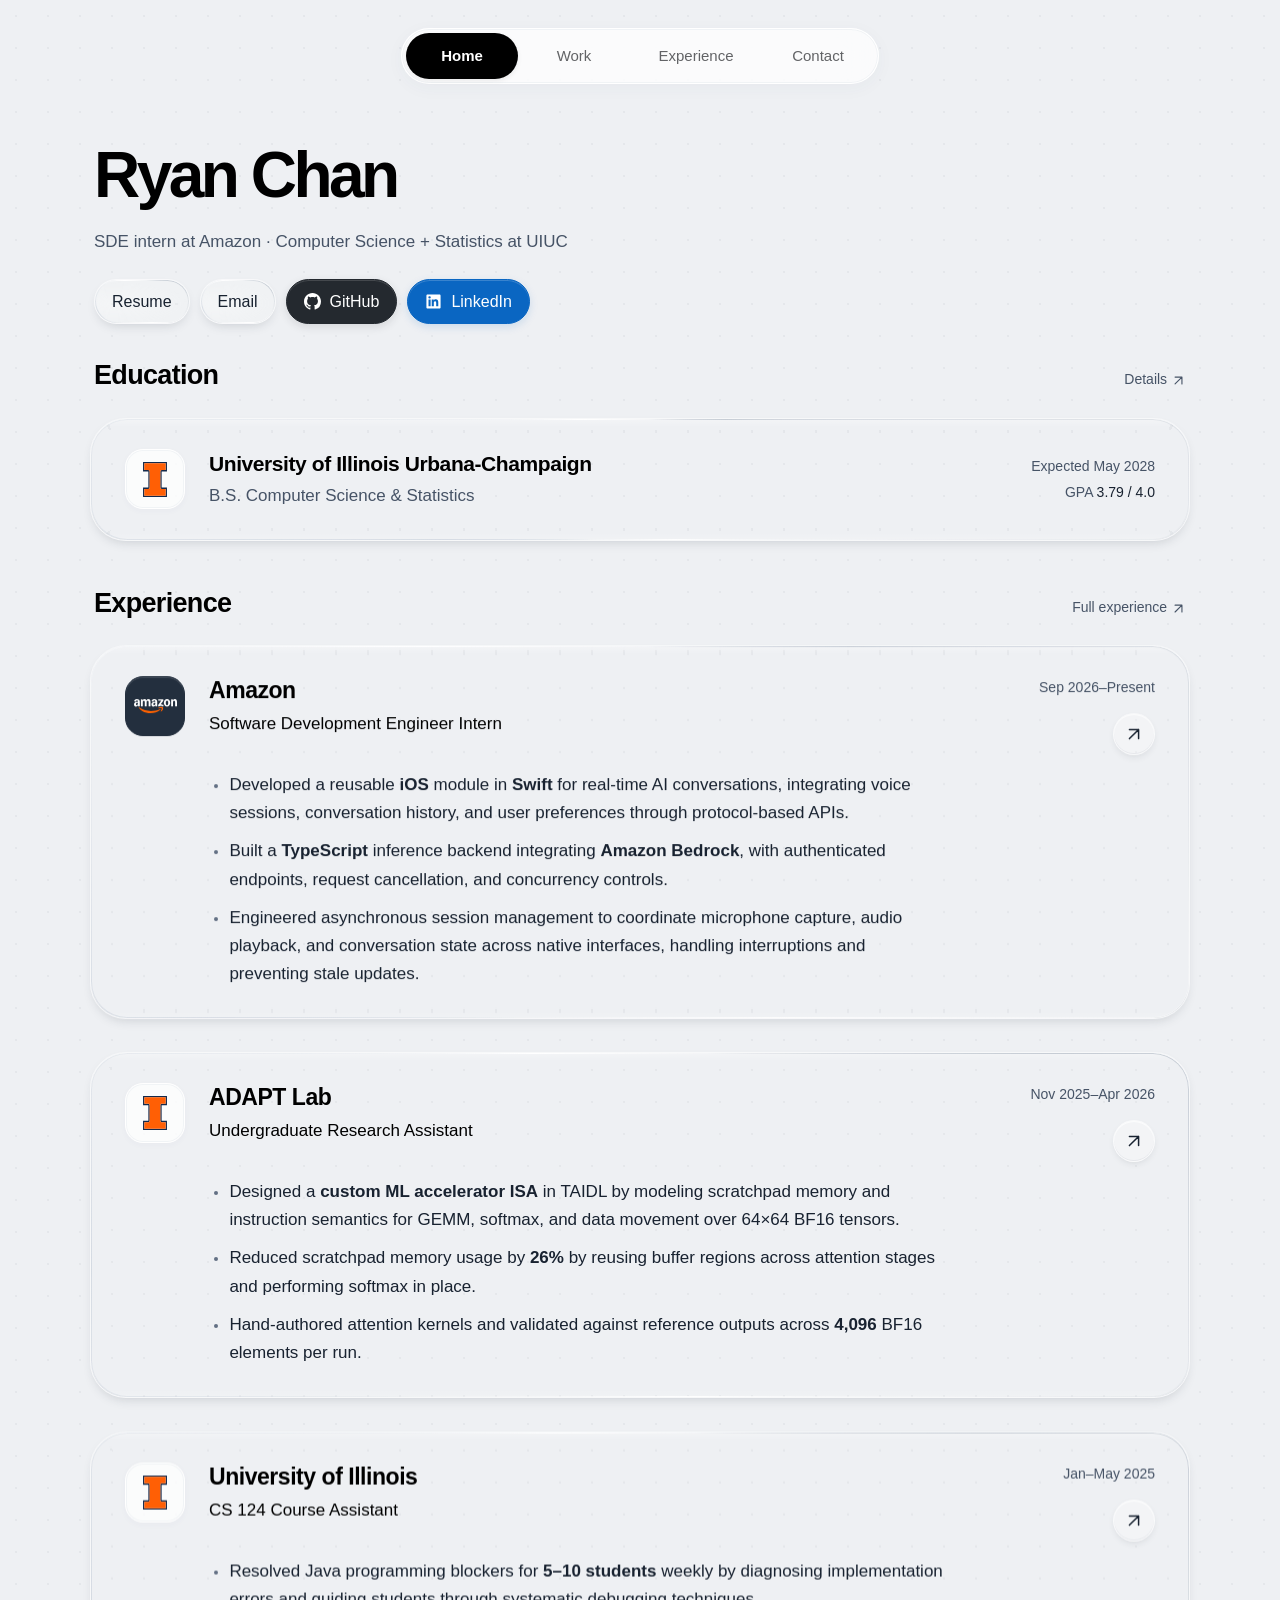
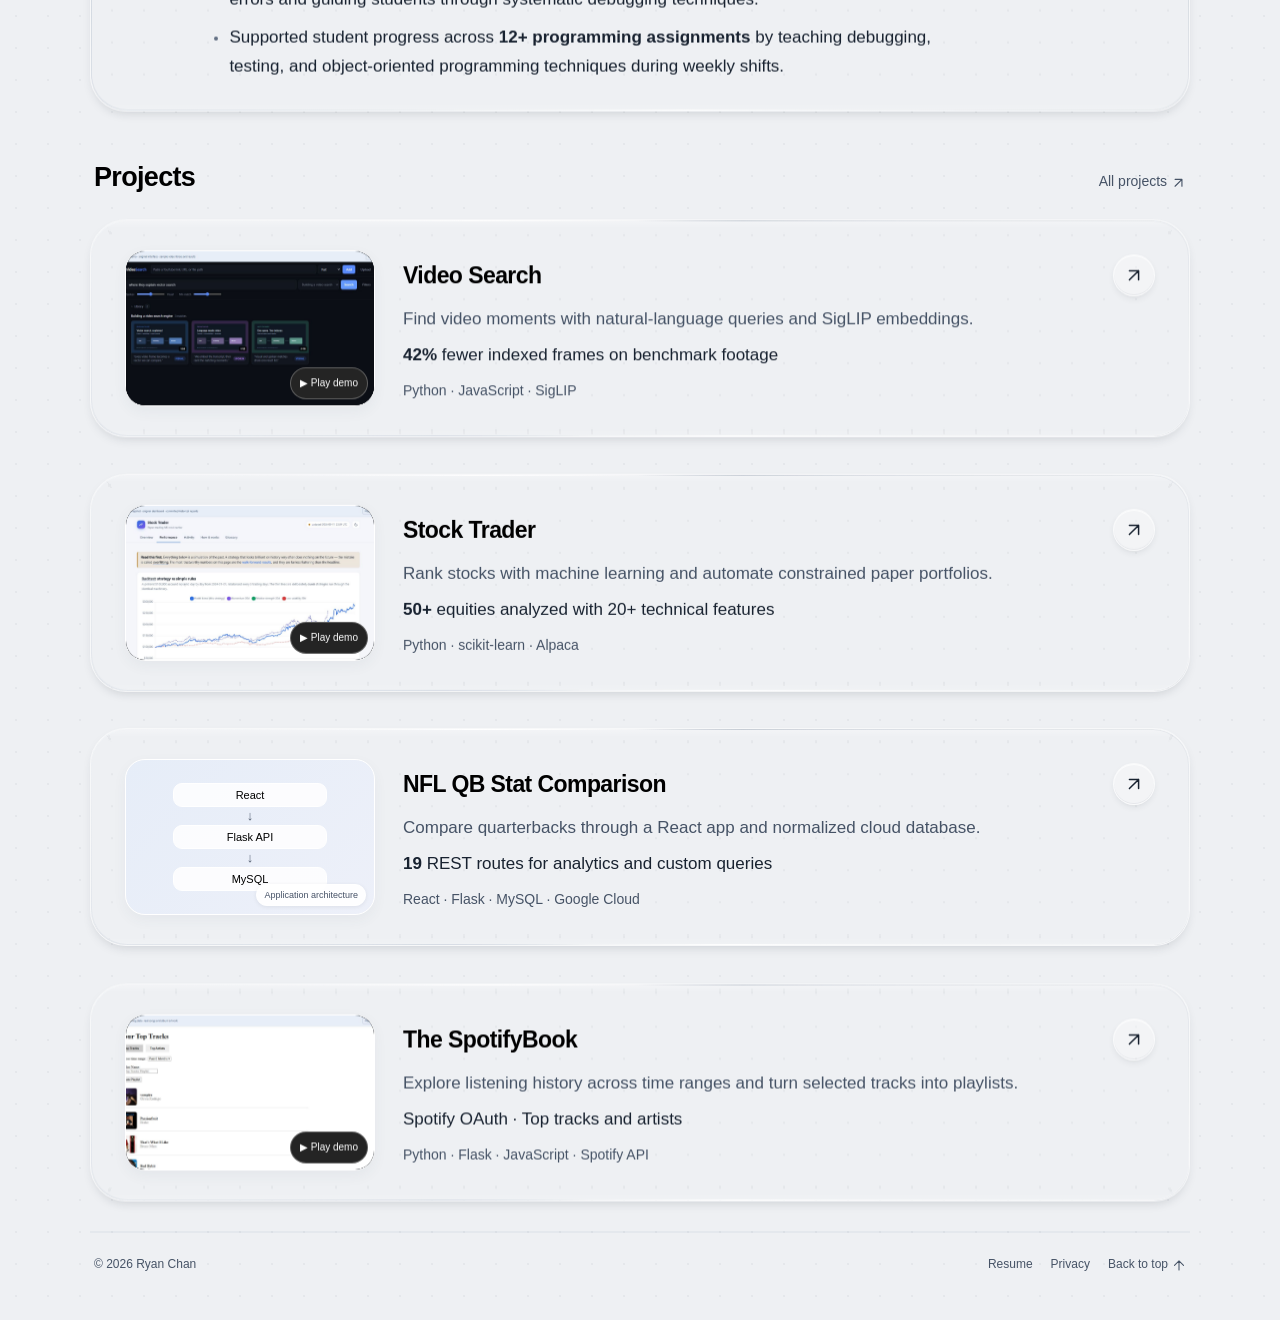
==== commit d451faf4: "Keep glass row centers clear and highlights at edges" ====
--- a/index.html
+++ b/index.html
@@ -2,8 +2,8 @@
 <html lang="en"><head><meta charset="utf-8"><meta name="viewport" content="width=device-width,initial-scale=1">
 <meta name="theme-color" content="#eef0f3"><title>Ryan Chan — Portfolio</title><meta name="description" content="Software engineer studying CS and Statistics at UIUC. Swift iOS development, TypeScript APIs, machine learning, and systems research.">
 <meta property="og:title" content="Ryan Chan — Portfolio"><meta property="og:description" content="Software engineer studying CS and Statistics at UIUC. Swift iOS development, TypeScript APIs, machine learning, and systems research."><meta property="og:type" content="website">
-<link rel="icon" href="assets/favicon.svg?v=20261116-shared-glass" type="image/svg+xml"><link rel="stylesheet" href="styles.css?v=20261116-shared-glass"><link rel="stylesheet" href="format.css?v=20261116-shared-glass"><link rel="stylesheet" href="glass.css?v=20261116-shared-glass"><link rel="stylesheet" href="preview-motion.css?v=20261116-shared-glass"><script src="site.js?v=20261116-shared-glass" defer></script><script src="assets/liquid-glass.js?v=20261116-shared-glass" defer></script><meta name="portfolio-release" content="20261116-shared-glass"><link rel="stylesheet" href="home.css?v=20261116-shared-glass"></head><body id="top" class="home-page">
-<a class="skip-link" href="#main">Skip to content</a><nav class="site-nav" aria-label="Main navigation"><span class="nav-glider" aria-hidden="true"><span class="nav-glider-labels"><span>Home</span><span>Work</span><span>Experience</span><span>Contact</span></span></span><a href="index.html?v=20261116-shared-glass" aria-current="page">Home</a><a href="work.html?v=20261116-shared-glass">Work</a><a href="experience.html?v=20261116-shared-glass">Experience</a><a href="contact.html?v=20261116-shared-glass">Contact</a></nav>
+<link rel="icon" href="assets/favicon.svg?v=20261116-clear-centers" type="image/svg+xml"><link rel="stylesheet" href="styles.css?v=20261116-clear-centers"><link rel="stylesheet" href="format.css?v=20261116-clear-centers"><link rel="stylesheet" href="glass.css?v=20261116-clear-centers"><link rel="stylesheet" href="preview-motion.css?v=20261116-clear-centers"><script src="site.js?v=20261116-clear-centers" defer></script><script src="assets/liquid-glass.js?v=20261116-clear-centers" defer></script><meta name="portfolio-release" content="20261116-clear-centers"><link rel="stylesheet" href="home.css?v=20261116-clear-centers"></head><body id="top" class="home-page">
+<a class="skip-link" href="#main">Skip to content</a><nav class="site-nav" aria-label="Main navigation"><span class="nav-glider" aria-hidden="true"><span class="nav-glider-labels"><span>Home</span><span>Work</span><span>Experience</span><span>Contact</span></span></span><a href="index.html?v=20261116-clear-centers" aria-current="page">Home</a><a href="work.html?v=20261116-clear-centers">Work</a><a href="experience.html?v=20261116-clear-centers">Experience</a><a href="contact.html?v=20261116-clear-centers">Contact</a></nav>
 <main id="main" class="home-layout" data-home>
   <header class="home-intro">
     <div class="home-intro-copy">
@@ -19,60 +19,60 @@
   </header>
 
   <section class="home-section home-education" aria-labelledby="home-education-heading">
-    <div class="home-section-heading"><h2 id="home-education-heading">Education</h2><a href="experience.html?v=20261116-shared-glass#education">Details <span class="home-arrow" aria-hidden="true"><svg class="arrow-icon" viewBox="0 0 24 24" aria-hidden="true"><path d="M6.5 17.5 17.5 6.5M6.5 6.5h11v11"/></svg></span></a></div>
+    <div class="home-section-heading"><h2 id="home-education-heading">Education</h2><a href="experience.html?v=20261116-clear-centers#education">Details <span class="home-arrow" aria-hidden="true"><svg class="arrow-icon" viewBox="0 0 24 24" aria-hidden="true"><path d="M6.5 17.5 17.5 6.5M6.5 6.5h11v11"/></svg></span></a></div>
     <div class="home-panel home-education-card">
-      <span class="home-company-logo"><img src="assets/uiuc.svg?v=20261116-shared-glass" alt="University of Illinois logo" width="24" height="35"></span>
+      <span class="home-company-logo"><img src="assets/uiuc.svg?v=20261116-clear-centers" alt="University of Illinois logo" width="24" height="35"></span>
       <div class="home-education-copy"><h3>University of Illinois Urbana-Champaign</h3><p>B.S. Computer Science &amp; Statistics</p></div>
       <div class="home-education-meta"><span>Expected May 2028</span><span>GPA <strong>3.79 / 4.0</strong></span></div>
     </div>
   </section>
 
   <section class="home-section home-experience" aria-labelledby="home-experience-heading">
-    <div class="home-section-heading"><h2 id="home-experience-heading">Experience</h2><a href="experience.html?v=20261116-shared-glass">Full experience <span class="home-arrow" aria-hidden="true"><svg class="arrow-icon" viewBox="0 0 24 24" aria-hidden="true"><path d="M6.5 17.5 17.5 6.5M6.5 6.5h11v11"/></svg></span></a></div>
+    <div class="home-section-heading"><h2 id="home-experience-heading">Experience</h2><a href="experience.html?v=20261116-clear-centers">Full experience <span class="home-arrow" aria-hidden="true"><svg class="arrow-icon" viewBox="0 0 24 24" aria-hidden="true"><path d="M6.5 17.5 17.5 6.5M6.5 6.5h11v11"/></svg></span></a></div>
     <div class="home-experience-grid">
       <article class="home-panel home-experience-card">
-        <span class="home-company-logo home-amazon"><img src="assets/amazon.svg?v=20261116-shared-glass" alt="Amazon logo" width="43" height="30"></span>
-        <div class="home-role-copy"><h3><a href="experience.html?v=20261116-shared-glass#amazon" data-track="experience-amazon">Amazon</a></h3><h4>Software Development Engineer Intern</h4></div>
-        <div class="home-row-meta"><span>Sep 2026–Present</span><a class="home-row-link" href="experience.html?v=20261116-shared-glass#amazon" aria-label="Read about Amazon experience" data-track="experience-amazon"><svg class="arrow-icon" viewBox="0 0 24 24" aria-hidden="true"><path d="M6.5 17.5 17.5 6.5M6.5 6.5h11v11"/></svg></a></div>
+        <span class="home-company-logo home-amazon"><img src="assets/amazon.svg?v=20261116-clear-centers" alt="Amazon logo" width="43" height="30"></span>
+        <div class="home-role-copy"><h3><a href="experience.html?v=20261116-clear-centers#amazon" data-track="experience-amazon">Amazon</a></h3><h4>Software Development Engineer Intern</h4></div>
+        <div class="home-row-meta"><span>Sep 2026–Present</span><a class="home-row-link" href="experience.html?v=20261116-clear-centers#amazon" aria-label="Read about Amazon experience" data-track="experience-amazon"><svg class="arrow-icon" viewBox="0 0 24 24" aria-hidden="true"><path d="M6.5 17.5 17.5 6.5M6.5 6.5h11v11"/></svg></a></div>
         <ul class="resume-bullets home-resume-bullets"><li>Developed a reusable <strong>iOS</strong> module in <strong>Swift</strong> for real-time AI conversations, integrating voice sessions, conversation history, and user preferences through protocol-based APIs.</li><li>Built a <strong>TypeScript</strong> inference backend integrating <strong>Amazon Bedrock</strong>, with authenticated endpoints, request cancellation, and concurrency controls.</li><li>Engineered asynchronous session management to coordinate microphone capture, audio playback, and conversation state across native interfaces, handling interruptions and preventing stale updates.</li></ul>
       </article>
       <article class="home-panel home-experience-card">
-        <span class="home-company-logo"><img src="assets/uiuc.svg?v=20261116-shared-glass" alt="University of Illinois logo" width="24" height="35"></span>
-        <div class="home-role-copy"><h3><a href="experience.html?v=20261116-shared-glass#adapt-lab" data-track="experience-research">ADAPT Lab</a></h3><h4>Undergraduate Research Assistant</h4></div>
-        <div class="home-row-meta"><span>Nov 2025–Apr 2026</span><a class="home-row-link" href="experience.html?v=20261116-shared-glass#adapt-lab" aria-label="Read about ADAPT Lab experience" data-track="experience-research"><svg class="arrow-icon" viewBox="0 0 24 24" aria-hidden="true"><path d="M6.5 17.5 17.5 6.5M6.5 6.5h11v11"/></svg></a></div>
+        <span class="home-company-logo"><img src="assets/uiuc.svg?v=20261116-clear-centers" alt="University of Illinois logo" width="24" height="35"></span>
+        <div class="home-role-copy"><h3><a href="experience.html?v=20261116-clear-centers#adapt-lab" data-track="experience-research">ADAPT Lab</a></h3><h4>Undergraduate Research Assistant</h4></div>
+        <div class="home-row-meta"><span>Nov 2025–Apr 2026</span><a class="home-row-link" href="experience.html?v=20261116-clear-centers#adapt-lab" aria-label="Read about ADAPT Lab experience" data-track="experience-research"><svg class="arrow-icon" viewBox="0 0 24 24" aria-hidden="true"><path d="M6.5 17.5 17.5 6.5M6.5 6.5h11v11"/></svg></a></div>
         <ul class="resume-bullets home-resume-bullets"><li>Designed a <strong>custom ML accelerator ISA</strong> in TAIDL by modeling scratchpad memory and instruction semantics for GEMM, softmax, and data movement over 64×64 BF16 tensors.</li><li>Reduced scratchpad memory usage by <strong>26%</strong> by reusing buffer regions across attention stages and performing softmax in place.</li><li>Hand-authored attention kernels and validated against reference outputs across <strong>4,096</strong> BF16 elements per run.</li></ul>
       </article>
       <article class="home-panel home-experience-card">
-        <span class="home-company-logo"><img src="assets/uiuc.svg?v=20261116-shared-glass" alt="University of Illinois logo" width="24" height="35"></span>
-        <div class="home-role-copy"><h3><a href="experience.html?v=20261116-shared-glass#course-assistant">University of Illinois</a></h3><h4>CS 124 Course Assistant</h4></div>
-        <div class="home-row-meta"><span>Jan–May 2025</span><a class="home-row-link" href="experience.html?v=20261116-shared-glass#course-assistant" aria-label="Read about University of Illinois experience"><svg class="arrow-icon" viewBox="0 0 24 24" aria-hidden="true"><path d="M6.5 17.5 17.5 6.5M6.5 6.5h11v11"/></svg></a></div>
+        <span class="home-company-logo"><img src="assets/uiuc.svg?v=20261116-clear-centers" alt="University of Illinois logo" width="24" height="35"></span>
+        <div class="home-role-copy"><h3><a href="experience.html?v=20261116-clear-centers#course-assistant">University of Illinois</a></h3><h4>CS 124 Course Assistant</h4></div>
+        <div class="home-row-meta"><span>Jan–May 2025</span><a class="home-row-link" href="experience.html?v=20261116-clear-centers#course-assistant" aria-label="Read about University of Illinois experience"><svg class="arrow-icon" viewBox="0 0 24 24" aria-hidden="true"><path d="M6.5 17.5 17.5 6.5M6.5 6.5h11v11"/></svg></a></div>
         <ul class="resume-bullets home-resume-bullets"><li>Resolved Java programming blockers for <strong>5–10 students</strong> weekly by diagnosing implementation errors and guiding students through systematic debugging techniques.</li><li>Supported student progress across <strong>12+ programming assignments</strong> by teaching debugging, testing, and object-oriented programming techniques during weekly shifts.</li></ul>
       </article>
     </div>
   </section>
 
   <section class="home-section home-projects" aria-labelledby="home-projects-heading">
-    <div class="home-section-heading"><h2 id="home-projects-heading">Projects</h2><a href="work.html?v=20261116-shared-glass">All projects <span class="home-arrow" aria-hidden="true"><svg class="arrow-icon" viewBox="0 0 24 24" aria-hidden="true"><path d="M6.5 17.5 17.5 6.5M6.5 6.5h11v11"/></svg></span></a></div>
+    <div class="home-section-heading"><h2 id="home-projects-heading">Projects</h2><a href="work.html?v=20261116-clear-centers">All projects <span class="home-arrow" aria-hidden="true"><svg class="arrow-icon" viewBox="0 0 24 24" aria-hidden="true"><path d="M6.5 17.5 17.5 6.5M6.5 6.5h11v11"/></svg></span></a></div>
     <div class="home-project-grid">
       <article class="home-panel home-project-card" data-hover-demo>
-        <div class="home-project-media" data-project-preview="video-search"><div class="demo-frame" data-demo><video muted loop playsinline preload="none" poster="assets/video-search.jpg?v=20261116-shared-glass" width="1280" height="720" aria-label="Video Search interface walkthrough" data-project="Video Search"><source data-src="assets/video-search.mp4?v=20261116-shared-glass" type="video/mp4">Your browser can display the still preview above.</video><div class="preview-motion motion-video-search" aria-hidden="true"><div class="motion-kicker">Video Search <span>Visual + spoken matches</span></div>
+        <div class="home-project-media" data-project-preview="video-search"><div class="demo-frame" data-demo><video muted loop playsinline preload="none" poster="assets/video-search.jpg?v=20261116-clear-centers" width="1280" height="720" aria-label="Video Search interface walkthrough" data-project="Video Search"><source data-src="assets/video-search.mp4?v=20261116-clear-centers" type="video/mp4">Your browser can display the still preview above.</video><div class="preview-motion motion-video-search" aria-hidden="true"><div class="motion-kicker">Video Search <span>Visual + spoken matches</span></div>
 <div class="motion-query"><svg viewBox="0 0 24 24"><circle cx="10" cy="10" r="6"/><path d="m15 15 5 5"/></svg><span>where they explain vector search</span><i></i></div>
 <div class="motion-matches"><div><span class="motion-thumbnail">01</span><strong>Vector search</strong><small>00:12 · Visual match</small></div><div><span class="motion-thumbnail">02</span><strong>Embeddings</strong><small>00:34 · Spoken match</small></div><div><span class="motion-thumbnail">03</span><strong>Nearest matches</strong><small>01:08 · Visual match</small></div></div><div class="motion-scan"></div><span class="motion-sample">Illustrative preview</span></div><button class="demo-toggle" type="button" aria-label="Play Video Search demo" aria-pressed="false">▶ Play demo</button></div></div>
-        <div class="home-project-copy"><h3><a href="projects/video-search.html?v=20261116-shared-glass" data-track="project-video-search">Video Search <span class="home-arrow" aria-hidden="true"><svg class="arrow-icon" viewBox="0 0 24 24" aria-hidden="true"><path d="M6.5 17.5 17.5 6.5M6.5 6.5h11v11"/></svg></span></a></h3><p>Find video moments with natural-language queries and SigLIP embeddings.</p><p class="home-project-result"><strong>42%</strong> fewer indexed frames on benchmark footage</p><span class="home-stack">Python · JavaScript · SigLIP</span></div>
+        <div class="home-project-copy"><h3><a href="projects/video-search.html?v=20261116-clear-centers" data-track="project-video-search">Video Search <span class="home-arrow" aria-hidden="true"><svg class="arrow-icon" viewBox="0 0 24 24" aria-hidden="true"><path d="M6.5 17.5 17.5 6.5M6.5 6.5h11v11"/></svg></span></a></h3><p>Find video moments with natural-language queries and SigLIP embeddings.</p><p class="home-project-result"><strong>42%</strong> fewer indexed frames on benchmark footage</p><span class="home-stack">Python · JavaScript · SigLIP</span></div>
       </article>
       <article class="home-panel home-project-card" data-hover-demo>
-        <div class="home-project-media" data-project-preview="stock-trader"><div class="demo-frame" data-demo><video muted loop playsinline preload="none" poster="assets/stock-trader.jpg?v=20261116-shared-glass" width="1280" height="720" aria-label="Stock Trader interface walkthrough" data-project="Stock Trader"><source data-src="assets/stock-trader.mp4?v=20261116-shared-glass" type="video/mp4">Your browser can display the still preview above.</video><div class="preview-motion motion-stock-trader" aria-hidden="true"><div class="motion-kicker">Stock Trader <span>Research preview</span></div>
+        <div class="home-project-media" data-project-preview="stock-trader"><div class="demo-frame" data-demo><video muted loop playsinline preload="none" poster="assets/stock-trader.jpg?v=20261116-clear-centers" width="1280" height="720" aria-label="Stock Trader interface walkthrough" data-project="Stock Trader"><source data-src="assets/stock-trader.mp4?v=20261116-clear-centers" type="video/mp4">Your browser can display the still preview above.</video><div class="preview-motion motion-stock-trader" aria-hidden="true"><div class="motion-kicker">Stock Trader <span>Research preview</span></div>
 <svg class="motion-chart" viewBox="0 0 480 160" fill="none"><path class="motion-grid" d="M8 24H472M8 64H472M8 104H472M8 144H472"/><path class="motion-trace" pathLength="1" d="M8 132 40 119 70 125 104 90 139 106 169 75 202 94 232 64 263 78 298 44 330 59 367 27 400 38 438 13 472 20"/><circle class="motion-chart-point" cx="472" cy="20" r="5"/></svg>
 <div class="motion-allocations"><span><i></i>Rank</span><span><i></i>Allocate</span><span><i></i>Review</span></div><span class="motion-sample">Illustrative preview</span></div><button class="demo-toggle" type="button" aria-label="Play Stock Trader demo" aria-pressed="false">▶ Play demo</button></div></div>
-        <div class="home-project-copy"><h3><a href="projects/stock-trader.html?v=20261116-shared-glass" data-track="project-stock-trader">Stock Trader <span class="home-arrow" aria-hidden="true"><svg class="arrow-icon" viewBox="0 0 24 24" aria-hidden="true"><path d="M6.5 17.5 17.5 6.5M6.5 6.5h11v11"/></svg></span></a></h3><p>Rank stocks with machine learning and automate constrained paper portfolios.</p><p class="home-project-result"><strong>50+</strong> equities analyzed with 20+ technical features</p><span class="home-stack">Python · scikit-learn · Alpaca</span></div>
+        <div class="home-project-copy"><h3><a href="projects/stock-trader.html?v=20261116-clear-centers" data-track="project-stock-trader">Stock Trader <span class="home-arrow" aria-hidden="true"><svg class="arrow-icon" viewBox="0 0 24 24" aria-hidden="true"><path d="M6.5 17.5 17.5 6.5M6.5 6.5h11v11"/></svg></span></a></h3><p>Rank stocks with machine learning and automate constrained paper portfolios.</p><p class="home-project-result"><strong>50+</strong> equities analyzed with 20+ technical features</p><span class="home-stack">Python · scikit-learn · Alpaca</span></div>
       </article>
       <article class="home-panel home-project-card">
-        <a class="home-project-cover home-architecture-cover" href="projects/nfl-qb-analytics.html?v=20261116-shared-glass" data-track="project-nfl" aria-label="View NFL QB Stat Comparison project"><div class="home-architecture" aria-label="React interface connects to Flask API and MySQL database"><strong>React</strong><span aria-hidden="true">↓</span><strong>Flask API</strong><span aria-hidden="true">↓</span><strong>MySQL</strong></div><span>Application architecture</span></a>
-        <div class="home-project-copy"><h3><a href="projects/nfl-qb-analytics.html?v=20261116-shared-glass" data-track="project-nfl">NFL QB Stat Comparison <span class="home-arrow" aria-hidden="true"><svg class="arrow-icon" viewBox="0 0 24 24" aria-hidden="true"><path d="M6.5 17.5 17.5 6.5M6.5 6.5h11v11"/></svg></span></a></h3><p>Compare quarterbacks through a React app and normalized cloud database.</p><p class="home-project-result"><strong>19</strong> REST routes for analytics and custom queries</p><span class="home-stack">React · Flask · MySQL · Google Cloud</span></div>
+        <a class="home-project-cover home-architecture-cover" href="projects/nfl-qb-analytics.html?v=20261116-clear-centers" data-track="project-nfl" aria-label="View NFL QB Stat Comparison project"><div class="home-architecture" aria-label="React interface connects to Flask API and MySQL database"><strong>React</strong><span aria-hidden="true">↓</span><strong>Flask API</strong><span aria-hidden="true">↓</span><strong>MySQL</strong></div><span>Application architecture</span></a>
+        <div class="home-project-copy"><h3><a href="projects/nfl-qb-analytics.html?v=20261116-clear-centers" data-track="project-nfl">NFL QB Stat Comparison <span class="home-arrow" aria-hidden="true"><svg class="arrow-icon" viewBox="0 0 24 24" aria-hidden="true"><path d="M6.5 17.5 17.5 6.5M6.5 6.5h11v11"/></svg></span></a></h3><p>Compare quarterbacks through a React app and normalized cloud database.</p><p class="home-project-result"><strong>19</strong> REST routes for analytics and custom queries</p><span class="home-stack">React · Flask · MySQL · Google Cloud</span></div>
       </article>
       <article class="home-panel home-project-card" data-hover-demo>
-        <div class="home-project-media" data-project-preview="spotifybook"><div class="demo-frame" data-demo><video muted loop playsinline preload="none" poster="assets/spotifybook.jpg?v=20261116-shared-glass" width="1280" height="720" aria-label="The SpotifyBook interface walkthrough" data-project="The SpotifyBook"><source data-src="assets/spotifybook.mp4?v=20261116-shared-glass" type="video/mp4">Your browser can display the still preview above.</video><div class="preview-motion motion-spotifybook" aria-hidden="true"><div class="motion-kicker">The SpotifyBook <span>Your Top Tracks</span></div><div class="motion-track-window"><div class="motion-track-list"><div class="motion-track"><img src="assets/spotify-cover-0.jpg?v=20261116-shared-glass" alt="" width="48" height="48" loading="lazy"><span><strong>vampire</strong><small>Olivia Rodrigo</small></span><span class="motion-equalizer"><i></i><i></i><i></i><i></i></span></div><div class="motion-track"><img src="assets/spotify-cover-1.jpg?v=20261116-shared-glass" alt="" width="48" height="48" loading="lazy"><span><strong>Passionfruit</strong><small>Drake</small></span><span class="motion-equalizer"><i></i><i></i><i></i><i></i></span></div><div class="motion-track"><img src="assets/spotify-cover-2.jpg?v=20261116-shared-glass" alt="" width="48" height="48" loading="lazy"><span><strong>That’s What I Like</strong><small>Bruno Mars</small></span><span class="motion-equalizer"><i></i><i></i><i></i><i></i></span></div><div class="motion-track"><img src="assets/spotify-cover-3.jpg?v=20261116-shared-glass" alt="" width="48" height="48" loading="lazy"><span><strong>Bad Habit</strong><small>Steve Lacy</small></span><span class="motion-equalizer"><i></i><i></i><i></i><i></i></span></div><div class="motion-track"><img src="assets/spotify-cover-4.jpg?v=20261116-shared-glass" alt="" width="48" height="48" loading="lazy"><span><strong>Fly Me to the Moon</strong><small>Frank Sinatra</small></span><span class="motion-equalizer"><i></i><i></i><i></i><i></i></span></div></div></div><span class="motion-sample">Illustrative preview</span></div><button class="demo-toggle" type="button" aria-label="Play The SpotifyBook demo" aria-pressed="false">▶ Play demo</button></div></div>
-        <div class="home-project-copy"><h3><a href="projects/spotifybook.html?v=20261116-shared-glass" data-track="project-spotifybook">The SpotifyBook <span class="home-arrow" aria-hidden="true"><svg class="arrow-icon" viewBox="0 0 24 24" aria-hidden="true"><path d="M6.5 17.5 17.5 6.5M6.5 6.5h11v11"/></svg></span></a></h3><p>Explore listening history across time ranges and turn selected tracks into playlists.</p><p class="home-project-result">Spotify OAuth · Top tracks and artists</p><span class="home-stack">Python · Flask · JavaScript · Spotify API</span></div>
+        <div class="home-project-media" data-project-preview="spotifybook"><div class="demo-frame" data-demo><video muted loop playsinline preload="none" poster="assets/spotifybook.jpg?v=20261116-clear-centers" width="1280" height="720" aria-label="The SpotifyBook interface walkthrough" data-project="The SpotifyBook"><source data-src="assets/spotifybook.mp4?v=20261116-clear-centers" type="video/mp4">Your browser can display the still preview above.</video><div class="preview-motion motion-spotifybook" aria-hidden="true"><div class="motion-kicker">The SpotifyBook <span>Your Top Tracks</span></div><div class="motion-track-window"><div class="motion-track-list"><div class="motion-track"><img src="assets/spotify-cover-0.jpg?v=20261116-clear-centers" alt="" width="48" height="48" loading="lazy"><span><strong>vampire</strong><small>Olivia Rodrigo</small></span><span class="motion-equalizer"><i></i><i></i><i></i><i></i></span></div><div class="motion-track"><img src="assets/spotify-cover-1.jpg?v=20261116-clear-centers" alt="" width="48" height="48" loading="lazy"><span><strong>Passionfruit</strong><small>Drake</small></span><span class="motion-equalizer"><i></i><i></i><i></i><i></i></span></div><div class="motion-track"><img src="assets/spotify-cover-2.jpg?v=20261116-clear-centers" alt="" width="48" height="48" loading="lazy"><span><strong>That’s What I Like</strong><small>Bruno Mars</small></span><span class="motion-equalizer"><i></i><i></i><i></i><i></i></span></div><div class="motion-track"><img src="assets/spotify-cover-3.jpg?v=20261116-clear-centers" alt="" width="48" height="48" loading="lazy"><span><strong>Bad Habit</strong><small>Steve Lacy</small></span><span class="motion-equalizer"><i></i><i></i><i></i><i></i></span></div><div class="motion-track"><img src="assets/spotify-cover-4.jpg?v=20261116-clear-centers" alt="" width="48" height="48" loading="lazy"><span><strong>Fly Me to the Moon</strong><small>Frank Sinatra</small></span><span class="motion-equalizer"><i></i><i></i><i></i><i></i></span></div></div></div><span class="motion-sample">Illustrative preview</span></div><button class="demo-toggle" type="button" aria-label="Play The SpotifyBook demo" aria-pressed="false">▶ Play demo</button></div></div>
+        <div class="home-project-copy"><h3><a href="projects/spotifybook.html?v=20261116-clear-centers" data-track="project-spotifybook">The SpotifyBook <span class="home-arrow" aria-hidden="true"><svg class="arrow-icon" viewBox="0 0 24 24" aria-hidden="true"><path d="M6.5 17.5 17.5 6.5M6.5 6.5h11v11"/></svg></span></a></h3><p>Explore listening history across time ranges and turn selected tracks into playlists.</p><p class="home-project-result">Spotify OAuth · Top tracks and artists</p><span class="home-stack">Python · Flask · JavaScript · Spotify API</span></div>
       </article>
     </div>
   </section>
--- a/home.css
+++ b/home.css
@@ -77,6 +77,7 @@
   border-color: #ffffff80;
   box-shadow: 0 5px 12px -5px #27303d36, inset 0 1px 0 #ffffffb3, inset 0 -1px 0 #3642521a;
 }
+.home-panel { background: transparent; }
 .liquid-filter-definitions { position: absolute; width: 0; height: 0; pointer-events: none; }
 .liquid-backdrop {
   position: absolute;
@@ -104,12 +105,14 @@
   inset: 0;
   background: #ffffff1a;
 }
+.home-panel .glass-scene::after { background: transparent; }
 [data-refractive] > .liquid-backdrop {
   background: transparent;
   -webkit-backdrop-filter: none;
   backdrop-filter: none;
 }
 [data-refractive] .glass-scene { filter: var(--refraction-filter) blur(.3px) saturate(1.1); }
+.home-panel[data-refractive] .glass-scene { filter: var(--refraction-filter); }
 .home-panel > .liquid-backdrop,
 .home-button > .liquid-backdrop {
   -webkit-backdrop-filter: none;
@@ -127,6 +130,10 @@
   background-position: center var(--glass-scroll-y, 0px);
   opacity: calc(.75 + var(--glass-energy, 0) * .25);
   pointer-events: none;
+}
+.home-panel::before {
+  background: linear-gradient(180deg, #ffffff66, transparent 8px, transparent calc(100% - 8px), #ffffff33);
+  background-position: 0 0;
 }
 .home-panel::after,
 .home-button::after {
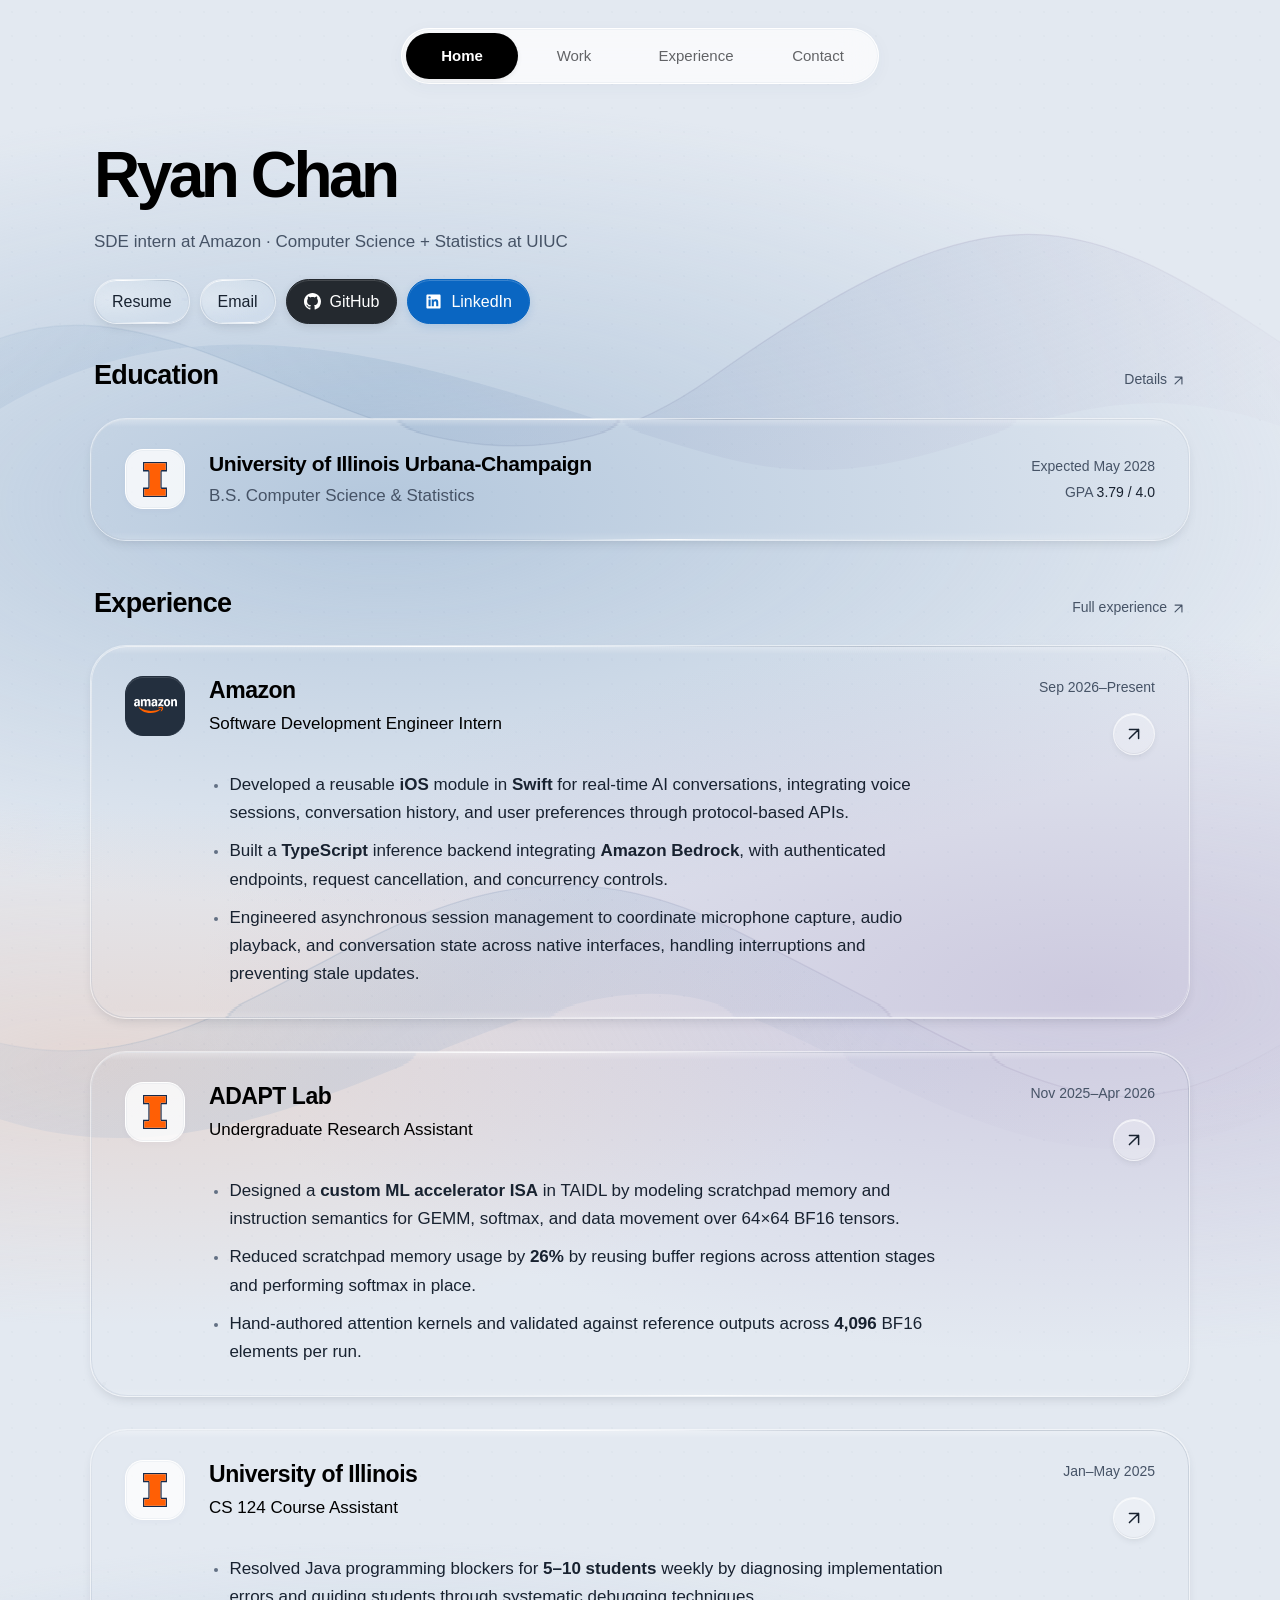
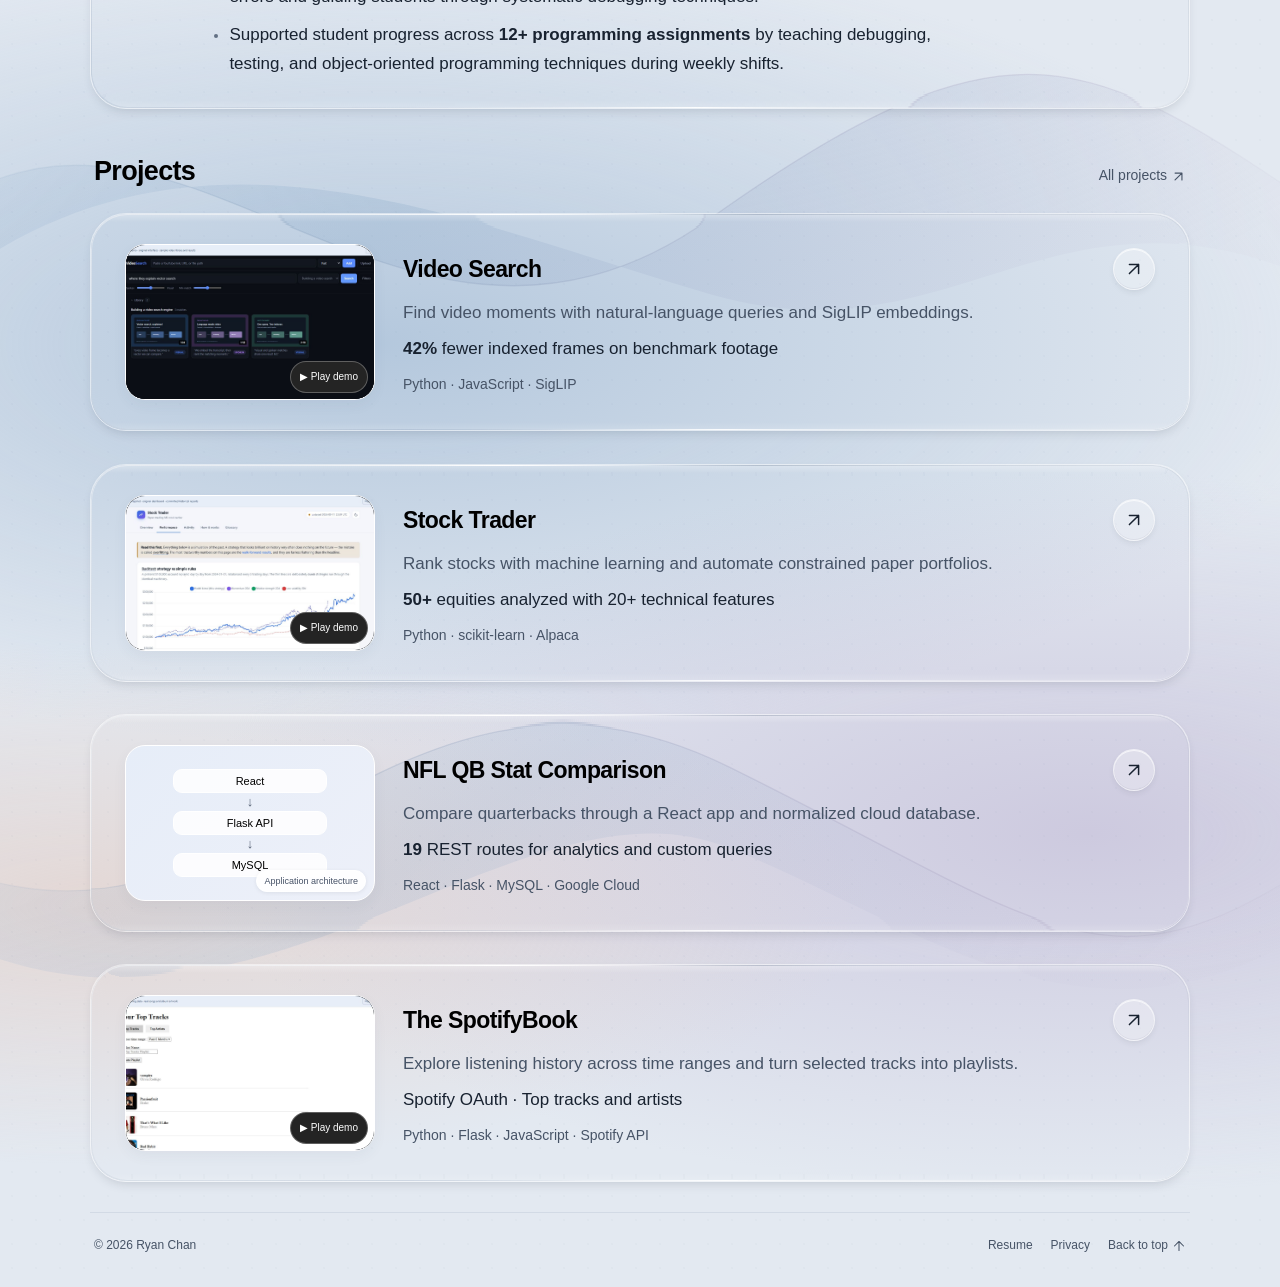
==== commit ef7b975f: "Use native scrolling and add a clear glass backdrop" ====
--- a/index.html
+++ b/index.html
@@ -1,9 +1,9 @@
 <!doctype html>
 <html lang="en"><head><meta charset="utf-8"><meta name="viewport" content="width=device-width,initial-scale=1">
-<meta name="theme-color" content="#eef0f3"><title>Ryan Chan — Portfolio</title><meta name="description" content="Software engineer studying CS and Statistics at UIUC. Swift iOS development, TypeScript APIs, machine learning, and systems research.">
+<meta name="theme-color" content="#e3e9f1"><title>Ryan Chan — Portfolio</title><meta name="description" content="Software engineer studying CS and Statistics at UIUC. Swift iOS development, TypeScript APIs, machine learning, and systems research.">
 <meta property="og:title" content="Ryan Chan — Portfolio"><meta property="og:description" content="Software engineer studying CS and Statistics at UIUC. Swift iOS development, TypeScript APIs, machine learning, and systems research."><meta property="og:type" content="website">
-<link rel="icon" href="assets/favicon.svg?v=20261116-clear-centers" type="image/svg+xml"><link rel="stylesheet" href="styles.css?v=20261116-clear-centers"><link rel="stylesheet" href="format.css?v=20261116-clear-centers"><link rel="stylesheet" href="glass.css?v=20261116-clear-centers"><link rel="stylesheet" href="preview-motion.css?v=20261116-clear-centers"><script src="site.js?v=20261116-clear-centers" defer></script><script src="assets/liquid-glass.js?v=20261116-clear-centers" defer></script><meta name="portfolio-release" content="20261116-clear-centers"><link rel="stylesheet" href="home.css?v=20261116-clear-centers"></head><body id="top" class="home-page">
-<a class="skip-link" href="#main">Skip to content</a><nav class="site-nav" aria-label="Main navigation"><span class="nav-glider" aria-hidden="true"><span class="nav-glider-labels"><span>Home</span><span>Work</span><span>Experience</span><span>Contact</span></span></span><a href="index.html?v=20261116-clear-centers" aria-current="page">Home</a><a href="work.html?v=20261116-clear-centers">Work</a><a href="experience.html?v=20261116-clear-centers">Experience</a><a href="contact.html?v=20261116-clear-centers">Contact</a></nav>
+<link rel="icon" href="assets/favicon.svg?v=20261116-calm-glass" type="image/svg+xml"><link rel="stylesheet" href="styles.css?v=20261116-calm-glass"><link rel="stylesheet" href="format.css?v=20261116-calm-glass"><link rel="stylesheet" href="glass.css?v=20261116-calm-glass"><link rel="stylesheet" href="preview-motion.css?v=20261116-calm-glass"><script src="site.js?v=20261116-calm-glass" defer></script><script src="assets/liquid-glass.js?v=20261116-calm-glass" defer></script><meta name="portfolio-release" content="20261116-calm-glass"><link rel="stylesheet" href="home.css?v=20261116-calm-glass"></head><body id="top" class="home-page">
+<a class="skip-link" href="#main">Skip to content</a><nav class="site-nav" aria-label="Main navigation"><span class="nav-glider" aria-hidden="true"><span class="nav-glider-labels"><span>Home</span><span>Work</span><span>Experience</span><span>Contact</span></span></span><a href="index.html?v=20261116-calm-glass" aria-current="page">Home</a><a href="work.html?v=20261116-calm-glass">Work</a><a href="experience.html?v=20261116-calm-glass">Experience</a><a href="contact.html?v=20261116-calm-glass">Contact</a></nav>
 <main id="main" class="home-layout" data-home>
   <header class="home-intro">
     <div class="home-intro-copy">
@@ -19,60 +19,60 @@
   </header>
 
   <section class="home-section home-education" aria-labelledby="home-education-heading">
-    <div class="home-section-heading"><h2 id="home-education-heading">Education</h2><a href="experience.html?v=20261116-clear-centers#education">Details <span class="home-arrow" aria-hidden="true"><svg class="arrow-icon" viewBox="0 0 24 24" aria-hidden="true"><path d="M6.5 17.5 17.5 6.5M6.5 6.5h11v11"/></svg></span></a></div>
+    <div class="home-section-heading"><h2 id="home-education-heading">Education</h2><a href="experience.html?v=20261116-calm-glass#education">Details <span class="home-arrow" aria-hidden="true"><svg class="arrow-icon" viewBox="0 0 24 24" aria-hidden="true"><path d="M6.5 17.5 17.5 6.5M6.5 6.5h11v11"/></svg></span></a></div>
     <div class="home-panel home-education-card">
-      <span class="home-company-logo"><img src="assets/uiuc.svg?v=20261116-clear-centers" alt="University of Illinois logo" width="24" height="35"></span>
+      <span class="home-company-logo"><img src="assets/uiuc.svg?v=20261116-calm-glass" alt="University of Illinois logo" width="24" height="35"></span>
       <div class="home-education-copy"><h3>University of Illinois Urbana-Champaign</h3><p>B.S. Computer Science &amp; Statistics</p></div>
       <div class="home-education-meta"><span>Expected May 2028</span><span>GPA <strong>3.79 / 4.0</strong></span></div>
     </div>
   </section>
 
   <section class="home-section home-experience" aria-labelledby="home-experience-heading">
-    <div class="home-section-heading"><h2 id="home-experience-heading">Experience</h2><a href="experience.html?v=20261116-clear-centers">Full experience <span class="home-arrow" aria-hidden="true"><svg class="arrow-icon" viewBox="0 0 24 24" aria-hidden="true"><path d="M6.5 17.5 17.5 6.5M6.5 6.5h11v11"/></svg></span></a></div>
+    <div class="home-section-heading"><h2 id="home-experience-heading">Experience</h2><a href="experience.html?v=20261116-calm-glass">Full experience <span class="home-arrow" aria-hidden="true"><svg class="arrow-icon" viewBox="0 0 24 24" aria-hidden="true"><path d="M6.5 17.5 17.5 6.5M6.5 6.5h11v11"/></svg></span></a></div>
     <div class="home-experience-grid">
       <article class="home-panel home-experience-card">
-        <span class="home-company-logo home-amazon"><img src="assets/amazon.svg?v=20261116-clear-centers" alt="Amazon logo" width="43" height="30"></span>
-        <div class="home-role-copy"><h3><a href="experience.html?v=20261116-clear-centers#amazon" data-track="experience-amazon">Amazon</a></h3><h4>Software Development Engineer Intern</h4></div>
-        <div class="home-row-meta"><span>Sep 2026–Present</span><a class="home-row-link" href="experience.html?v=20261116-clear-centers#amazon" aria-label="Read about Amazon experience" data-track="experience-amazon"><svg class="arrow-icon" viewBox="0 0 24 24" aria-hidden="true"><path d="M6.5 17.5 17.5 6.5M6.5 6.5h11v11"/></svg></a></div>
+        <span class="home-company-logo home-amazon"><img src="assets/amazon.svg?v=20261116-calm-glass" alt="Amazon logo" width="43" height="30"></span>
+        <div class="home-role-copy"><h3><a href="experience.html?v=20261116-calm-glass#amazon" data-track="experience-amazon">Amazon</a></h3><h4>Software Development Engineer Intern</h4></div>
+        <div class="home-row-meta"><span>Sep 2026–Present</span><a class="home-row-link" href="experience.html?v=20261116-calm-glass#amazon" aria-label="Read about Amazon experience" data-track="experience-amazon"><svg class="arrow-icon" viewBox="0 0 24 24" aria-hidden="true"><path d="M6.5 17.5 17.5 6.5M6.5 6.5h11v11"/></svg></a></div>
         <ul class="resume-bullets home-resume-bullets"><li>Developed a reusable <strong>iOS</strong> module in <strong>Swift</strong> for real-time AI conversations, integrating voice sessions, conversation history, and user preferences through protocol-based APIs.</li><li>Built a <strong>TypeScript</strong> inference backend integrating <strong>Amazon Bedrock</strong>, with authenticated endpoints, request cancellation, and concurrency controls.</li><li>Engineered asynchronous session management to coordinate microphone capture, audio playback, and conversation state across native interfaces, handling interruptions and preventing stale updates.</li></ul>
       </article>
       <article class="home-panel home-experience-card">
-        <span class="home-company-logo"><img src="assets/uiuc.svg?v=20261116-clear-centers" alt="University of Illinois logo" width="24" height="35"></span>
-        <div class="home-role-copy"><h3><a href="experience.html?v=20261116-clear-centers#adapt-lab" data-track="experience-research">ADAPT Lab</a></h3><h4>Undergraduate Research Assistant</h4></div>
-        <div class="home-row-meta"><span>Nov 2025–Apr 2026</span><a class="home-row-link" href="experience.html?v=20261116-clear-centers#adapt-lab" aria-label="Read about ADAPT Lab experience" data-track="experience-research"><svg class="arrow-icon" viewBox="0 0 24 24" aria-hidden="true"><path d="M6.5 17.5 17.5 6.5M6.5 6.5h11v11"/></svg></a></div>
+        <span class="home-company-logo"><img src="assets/uiuc.svg?v=20261116-calm-glass" alt="University of Illinois logo" width="24" height="35"></span>
+        <div class="home-role-copy"><h3><a href="experience.html?v=20261116-calm-glass#adapt-lab" data-track="experience-research">ADAPT Lab</a></h3><h4>Undergraduate Research Assistant</h4></div>
+        <div class="home-row-meta"><span>Nov 2025–Apr 2026</span><a class="home-row-link" href="experience.html?v=20261116-calm-glass#adapt-lab" aria-label="Read about ADAPT Lab experience" data-track="experience-research"><svg class="arrow-icon" viewBox="0 0 24 24" aria-hidden="true"><path d="M6.5 17.5 17.5 6.5M6.5 6.5h11v11"/></svg></a></div>
         <ul class="resume-bullets home-resume-bullets"><li>Designed a <strong>custom ML accelerator ISA</strong> in TAIDL by modeling scratchpad memory and instruction semantics for GEMM, softmax, and data movement over 64×64 BF16 tensors.</li><li>Reduced scratchpad memory usage by <strong>26%</strong> by reusing buffer regions across attention stages and performing softmax in place.</li><li>Hand-authored attention kernels and validated against reference outputs across <strong>4,096</strong> BF16 elements per run.</li></ul>
       </article>
       <article class="home-panel home-experience-card">
-        <span class="home-company-logo"><img src="assets/uiuc.svg?v=20261116-clear-centers" alt="University of Illinois logo" width="24" height="35"></span>
-        <div class="home-role-copy"><h3><a href="experience.html?v=20261116-clear-centers#course-assistant">University of Illinois</a></h3><h4>CS 124 Course Assistant</h4></div>
-        <div class="home-row-meta"><span>Jan–May 2025</span><a class="home-row-link" href="experience.html?v=20261116-clear-centers#course-assistant" aria-label="Read about University of Illinois experience"><svg class="arrow-icon" viewBox="0 0 24 24" aria-hidden="true"><path d="M6.5 17.5 17.5 6.5M6.5 6.5h11v11"/></svg></a></div>
+        <span class="home-company-logo"><img src="assets/uiuc.svg?v=20261116-calm-glass" alt="University of Illinois logo" width="24" height="35"></span>
+        <div class="home-role-copy"><h3><a href="experience.html?v=20261116-calm-glass#course-assistant">University of Illinois</a></h3><h4>CS 124 Course Assistant</h4></div>
+        <div class="home-row-meta"><span>Jan–May 2025</span><a class="home-row-link" href="experience.html?v=20261116-calm-glass#course-assistant" aria-label="Read about University of Illinois experience"><svg class="arrow-icon" viewBox="0 0 24 24" aria-hidden="true"><path d="M6.5 17.5 17.5 6.5M6.5 6.5h11v11"/></svg></a></div>
         <ul class="resume-bullets home-resume-bullets"><li>Resolved Java programming blockers for <strong>5–10 students</strong> weekly by diagnosing implementation errors and guiding students through systematic debugging techniques.</li><li>Supported student progress across <strong>12+ programming assignments</strong> by teaching debugging, testing, and object-oriented programming techniques during weekly shifts.</li></ul>
       </article>
     </div>
   </section>
 
   <section class="home-section home-projects" aria-labelledby="home-projects-heading">
-    <div class="home-section-heading"><h2 id="home-projects-heading">Projects</h2><a href="work.html?v=20261116-clear-centers">All projects <span class="home-arrow" aria-hidden="true"><svg class="arrow-icon" viewBox="0 0 24 24" aria-hidden="true"><path d="M6.5 17.5 17.5 6.5M6.5 6.5h11v11"/></svg></span></a></div>
+    <div class="home-section-heading"><h2 id="home-projects-heading">Projects</h2><a href="work.html?v=20261116-calm-glass">All projects <span class="home-arrow" aria-hidden="true"><svg class="arrow-icon" viewBox="0 0 24 24" aria-hidden="true"><path d="M6.5 17.5 17.5 6.5M6.5 6.5h11v11"/></svg></span></a></div>
     <div class="home-project-grid">
       <article class="home-panel home-project-card" data-hover-demo>
-        <div class="home-project-media" data-project-preview="video-search"><div class="demo-frame" data-demo><video muted loop playsinline preload="none" poster="assets/video-search.jpg?v=20261116-clear-centers" width="1280" height="720" aria-label="Video Search interface walkthrough" data-project="Video Search"><source data-src="assets/video-search.mp4?v=20261116-clear-centers" type="video/mp4">Your browser can display the still preview above.</video><div class="preview-motion motion-video-search" aria-hidden="true"><div class="motion-kicker">Video Search <span>Visual + spoken matches</span></div>
+        <div class="home-project-media" data-project-preview="video-search"><div class="demo-frame" data-demo><video muted loop playsinline preload="none" poster="assets/video-search.jpg?v=20261116-calm-glass" width="1280" height="720" aria-label="Video Search interface walkthrough" data-project="Video Search"><source data-src="assets/video-search.mp4?v=20261116-calm-glass" type="video/mp4">Your browser can display the still preview above.</video><div class="preview-motion motion-video-search" aria-hidden="true"><div class="motion-kicker">Video Search <span>Visual + spoken matches</span></div>
 <div class="motion-query"><svg viewBox="0 0 24 24"><circle cx="10" cy="10" r="6"/><path d="m15 15 5 5"/></svg><span>where they explain vector search</span><i></i></div>
 <div class="motion-matches"><div><span class="motion-thumbnail">01</span><strong>Vector search</strong><small>00:12 · Visual match</small></div><div><span class="motion-thumbnail">02</span><strong>Embeddings</strong><small>00:34 · Spoken match</small></div><div><span class="motion-thumbnail">03</span><strong>Nearest matches</strong><small>01:08 · Visual match</small></div></div><div class="motion-scan"></div><span class="motion-sample">Illustrative preview</span></div><button class="demo-toggle" type="button" aria-label="Play Video Search demo" aria-pressed="false">▶ Play demo</button></div></div>
-        <div class="home-project-copy"><h3><a href="projects/video-search.html?v=20261116-clear-centers" data-track="project-video-search">Video Search <span class="home-arrow" aria-hidden="true"><svg class="arrow-icon" viewBox="0 0 24 24" aria-hidden="true"><path d="M6.5 17.5 17.5 6.5M6.5 6.5h11v11"/></svg></span></a></h3><p>Find video moments with natural-language queries and SigLIP embeddings.</p><p class="home-project-result"><strong>42%</strong> fewer indexed frames on benchmark footage</p><span class="home-stack">Python · JavaScript · SigLIP</span></div>
+        <div class="home-project-copy"><h3><a href="projects/video-search.html?v=20261116-calm-glass" data-track="project-video-search">Video Search <span class="home-arrow" aria-hidden="true"><svg class="arrow-icon" viewBox="0 0 24 24" aria-hidden="true"><path d="M6.5 17.5 17.5 6.5M6.5 6.5h11v11"/></svg></span></a></h3><p>Find video moments with natural-language queries and SigLIP embeddings.</p><p class="home-project-result"><strong>42%</strong> fewer indexed frames on benchmark footage</p><span class="home-stack">Python · JavaScript · SigLIP</span></div>
       </article>
       <article class="home-panel home-project-card" data-hover-demo>
-        <div class="home-project-media" data-project-preview="stock-trader"><div class="demo-frame" data-demo><video muted loop playsinline preload="none" poster="assets/stock-trader.jpg?v=20261116-clear-centers" width="1280" height="720" aria-label="Stock Trader interface walkthrough" data-project="Stock Trader"><source data-src="assets/stock-trader.mp4?v=20261116-clear-centers" type="video/mp4">Your browser can display the still preview above.</video><div class="preview-motion motion-stock-trader" aria-hidden="true"><div class="motion-kicker">Stock Trader <span>Research preview</span></div>
+        <div class="home-project-media" data-project-preview="stock-trader"><div class="demo-frame" data-demo><video muted loop playsinline preload="none" poster="assets/stock-trader.jpg?v=20261116-calm-glass" width="1280" height="720" aria-label="Stock Trader interface walkthrough" data-project="Stock Trader"><source data-src="assets/stock-trader.mp4?v=20261116-calm-glass" type="video/mp4">Your browser can display the still preview above.</video><div class="preview-motion motion-stock-trader" aria-hidden="true"><div class="motion-kicker">Stock Trader <span>Research preview</span></div>
 <svg class="motion-chart" viewBox="0 0 480 160" fill="none"><path class="motion-grid" d="M8 24H472M8 64H472M8 104H472M8 144H472"/><path class="motion-trace" pathLength="1" d="M8 132 40 119 70 125 104 90 139 106 169 75 202 94 232 64 263 78 298 44 330 59 367 27 400 38 438 13 472 20"/><circle class="motion-chart-point" cx="472" cy="20" r="5"/></svg>
 <div class="motion-allocations"><span><i></i>Rank</span><span><i></i>Allocate</span><span><i></i>Review</span></div><span class="motion-sample">Illustrative preview</span></div><button class="demo-toggle" type="button" aria-label="Play Stock Trader demo" aria-pressed="false">▶ Play demo</button></div></div>
-        <div class="home-project-copy"><h3><a href="projects/stock-trader.html?v=20261116-clear-centers" data-track="project-stock-trader">Stock Trader <span class="home-arrow" aria-hidden="true"><svg class="arrow-icon" viewBox="0 0 24 24" aria-hidden="true"><path d="M6.5 17.5 17.5 6.5M6.5 6.5h11v11"/></svg></span></a></h3><p>Rank stocks with machine learning and automate constrained paper portfolios.</p><p class="home-project-result"><strong>50+</strong> equities analyzed with 20+ technical features</p><span class="home-stack">Python · scikit-learn · Alpaca</span></div>
+        <div class="home-project-copy"><h3><a href="projects/stock-trader.html?v=20261116-calm-glass" data-track="project-stock-trader">Stock Trader <span class="home-arrow" aria-hidden="true"><svg class="arrow-icon" viewBox="0 0 24 24" aria-hidden="true"><path d="M6.5 17.5 17.5 6.5M6.5 6.5h11v11"/></svg></span></a></h3><p>Rank stocks with machine learning and automate constrained paper portfolios.</p><p class="home-project-result"><strong>50+</strong> equities analyzed with 20+ technical features</p><span class="home-stack">Python · scikit-learn · Alpaca</span></div>
       </article>
       <article class="home-panel home-project-card">
-        <a class="home-project-cover home-architecture-cover" href="projects/nfl-qb-analytics.html?v=20261116-clear-centers" data-track="project-nfl" aria-label="View NFL QB Stat Comparison project"><div class="home-architecture" aria-label="React interface connects to Flask API and MySQL database"><strong>React</strong><span aria-hidden="true">↓</span><strong>Flask API</strong><span aria-hidden="true">↓</span><strong>MySQL</strong></div><span>Application architecture</span></a>
-        <div class="home-project-copy"><h3><a href="projects/nfl-qb-analytics.html?v=20261116-clear-centers" data-track="project-nfl">NFL QB Stat Comparison <span class="home-arrow" aria-hidden="true"><svg class="arrow-icon" viewBox="0 0 24 24" aria-hidden="true"><path d="M6.5 17.5 17.5 6.5M6.5 6.5h11v11"/></svg></span></a></h3><p>Compare quarterbacks through a React app and normalized cloud database.</p><p class="home-project-result"><strong>19</strong> REST routes for analytics and custom queries</p><span class="home-stack">React · Flask · MySQL · Google Cloud</span></div>
+        <a class="home-project-cover home-architecture-cover" href="projects/nfl-qb-analytics.html?v=20261116-calm-glass" data-track="project-nfl" aria-label="View NFL QB Stat Comparison project"><div class="home-architecture" aria-label="React interface connects to Flask API and MySQL database"><strong>React</strong><span aria-hidden="true">↓</span><strong>Flask API</strong><span aria-hidden="true">↓</span><strong>MySQL</strong></div><span>Application architecture</span></a>
+        <div class="home-project-copy"><h3><a href="projects/nfl-qb-analytics.html?v=20261116-calm-glass" data-track="project-nfl">NFL QB Stat Comparison <span class="home-arrow" aria-hidden="true"><svg class="arrow-icon" viewBox="0 0 24 24" aria-hidden="true"><path d="M6.5 17.5 17.5 6.5M6.5 6.5h11v11"/></svg></span></a></h3><p>Compare quarterbacks through a React app and normalized cloud database.</p><p class="home-project-result"><strong>19</strong> REST routes for analytics and custom queries</p><span class="home-stack">React · Flask · MySQL · Google Cloud</span></div>
       </article>
       <article class="home-panel home-project-card" data-hover-demo>
-        <div class="home-project-media" data-project-preview="spotifybook"><div class="demo-frame" data-demo><video muted loop playsinline preload="none" poster="assets/spotifybook.jpg?v=20261116-clear-centers" width="1280" height="720" aria-label="The SpotifyBook interface walkthrough" data-project="The SpotifyBook"><source data-src="assets/spotifybook.mp4?v=20261116-clear-centers" type="video/mp4">Your browser can display the still preview above.</video><div class="preview-motion motion-spotifybook" aria-hidden="true"><div class="motion-kicker">The SpotifyBook <span>Your Top Tracks</span></div><div class="motion-track-window"><div class="motion-track-list"><div class="motion-track"><img src="assets/spotify-cover-0.jpg?v=20261116-clear-centers" alt="" width="48" height="48" loading="lazy"><span><strong>vampire</strong><small>Olivia Rodrigo</small></span><span class="motion-equalizer"><i></i><i></i><i></i><i></i></span></div><div class="motion-track"><img src="assets/spotify-cover-1.jpg?v=20261116-clear-centers" alt="" width="48" height="48" loading="lazy"><span><strong>Passionfruit</strong><small>Drake</small></span><span class="motion-equalizer"><i></i><i></i><i></i><i></i></span></div><div class="motion-track"><img src="assets/spotify-cover-2.jpg?v=20261116-clear-centers" alt="" width="48" height="48" loading="lazy"><span><strong>That’s What I Like</strong><small>Bruno Mars</small></span><span class="motion-equalizer"><i></i><i></i><i></i><i></i></span></div><div class="motion-track"><img src="assets/spotify-cover-3.jpg?v=20261116-clear-centers" alt="" width="48" height="48" loading="lazy"><span><strong>Bad Habit</strong><small>Steve Lacy</small></span><span class="motion-equalizer"><i></i><i></i><i></i><i></i></span></div><div class="motion-track"><img src="assets/spotify-cover-4.jpg?v=20261116-clear-centers" alt="" width="48" height="48" loading="lazy"><span><strong>Fly Me to the Moon</strong><small>Frank Sinatra</small></span><span class="motion-equalizer"><i></i><i></i><i></i><i></i></span></div></div></div><span class="motion-sample">Illustrative preview</span></div><button class="demo-toggle" type="button" aria-label="Play The SpotifyBook demo" aria-pressed="false">▶ Play demo</button></div></div>
-        <div class="home-project-copy"><h3><a href="projects/spotifybook.html?v=20261116-clear-centers" data-track="project-spotifybook">The SpotifyBook <span class="home-arrow" aria-hidden="true"><svg class="arrow-icon" viewBox="0 0 24 24" aria-hidden="true"><path d="M6.5 17.5 17.5 6.5M6.5 6.5h11v11"/></svg></span></a></h3><p>Explore listening history across time ranges and turn selected tracks into playlists.</p><p class="home-project-result">Spotify OAuth · Top tracks and artists</p><span class="home-stack">Python · Flask · JavaScript · Spotify API</span></div>
+        <div class="home-project-media" data-project-preview="spotifybook"><div class="demo-frame" data-demo><video muted loop playsinline preload="none" poster="assets/spotifybook.jpg?v=20261116-calm-glass" width="1280" height="720" aria-label="The SpotifyBook interface walkthrough" data-project="The SpotifyBook"><source data-src="assets/spotifybook.mp4?v=20261116-calm-glass" type="video/mp4">Your browser can display the still preview above.</video><div class="preview-motion motion-spotifybook" aria-hidden="true"><div class="motion-kicker">The SpotifyBook <span>Your Top Tracks</span></div><div class="motion-track-window"><div class="motion-track-list"><div class="motion-track"><img src="assets/spotify-cover-0.jpg?v=20261116-calm-glass" alt="" width="48" height="48" loading="lazy"><span><strong>vampire</strong><small>Olivia Rodrigo</small></span><span class="motion-equalizer"><i></i><i></i><i></i><i></i></span></div><div class="motion-track"><img src="assets/spotify-cover-1.jpg?v=20261116-calm-glass" alt="" width="48" height="48" loading="lazy"><span><strong>Passionfruit</strong><small>Drake</small></span><span class="motion-equalizer"><i></i><i></i><i></i><i></i></span></div><div class="motion-track"><img src="assets/spotify-cover-2.jpg?v=20261116-calm-glass" alt="" width="48" height="48" loading="lazy"><span><strong>That’s What I Like</strong><small>Bruno Mars</small></span><span class="motion-equalizer"><i></i><i></i><i></i><i></i></span></div><div class="motion-track"><img src="assets/spotify-cover-3.jpg?v=20261116-calm-glass" alt="" width="48" height="48" loading="lazy"><span><strong>Bad Habit</strong><small>Steve Lacy</small></span><span class="motion-equalizer"><i></i><i></i><i></i><i></i></span></div><div class="motion-track"><img src="assets/spotify-cover-4.jpg?v=20261116-calm-glass" alt="" width="48" height="48" loading="lazy"><span><strong>Fly Me to the Moon</strong><small>Frank Sinatra</small></span><span class="motion-equalizer"><i></i><i></i><i></i><i></i></span></div></div></div><span class="motion-sample">Illustrative preview</span></div><button class="demo-toggle" type="button" aria-label="Play The SpotifyBook demo" aria-pressed="false">▶ Play demo</button></div></div>
+        <div class="home-project-copy"><h3><a href="projects/spotifybook.html?v=20261116-calm-glass" data-track="project-spotifybook">The SpotifyBook <span class="home-arrow" aria-hidden="true"><svg class="arrow-icon" viewBox="0 0 24 24" aria-hidden="true"><path d="M6.5 17.5 17.5 6.5M6.5 6.5h11v11"/></svg></span></a></h3><p>Explore listening history across time ranges and turn selected tracks into playlists.</p><p class="home-project-result">Spotify OAuth · Top tracks and artists</p><span class="home-stack">Python · Flask · JavaScript · Spotify API</span></div>
       </article>
     </div>
   </section>
--- a/home.css
+++ b/home.css
@@ -1,12 +1,15 @@
 .home-page {
+  /* Keep the first child's margin from moving the backdrop's origin. */
+  display: flow-root;
   --ink: #182230;
   --muted: #465366;
   --line: #dbe1eb;
   --blue: #41689e;
   --blue-deep: #2f5080;
-  --glass-scene-color: #eef0f3;
-  --glass-scene-image: radial-gradient(#7f87911f .65px, transparent .85px);
-  --glass-scene-size: 32px 32px;
+  /* The page and every lens use the same document-aligned backdrop. */
+  --glass-scene-color: #e3e9f1;
+  --glass-scene-image: radial-gradient(#526b8912 .6px, transparent .8px), url("assets/glass-backdrop.svg?v=20261116-calm-glass");
+  --glass-scene-size: 24px 24px, max(100vw, 720px) 1440px;
   background-color: var(--glass-scene-color);
   background-image: var(--glass-scene-image);
   background-size: var(--glass-scene-size);
@@ -60,14 +63,12 @@
 
 /* Each information row is a separate lens in a spaced vertical sequence. */
 .home-section { margin-top: 46px; }
-.home-section-heading, .home-layout > .site-footer { translate: 0 var(--glass-stretch-y, 0px); }
 .home-panel {
   position: relative;
   isolation: isolate;
   padding: 30px 34px;
   border: 1px solid;
   border-radius: 36px;
-  translate: 0 var(--glass-stretch-y, 0px);
   transform: perspective(1200px) rotateX(var(--glass-tilt-x, 0deg)) rotateY(var(--glass-tilt-y, 0deg)) scale(var(--glass-hover-scale, 1));
   transform-origin: center;
   transition: transform .25s cubic-bezier(.2,.8,.2,1), box-shadow .35s;
@@ -127,8 +128,8 @@
   border-radius: inherit;
   background: radial-gradient(ellipse at var(--glass-light-x, 50%) var(--glass-light-y, 15%), #ffffff59, transparent 70%);
   background-size: 100% 100%;
-  background-position: center var(--glass-scroll-y, 0px);
-  opacity: calc(.75 + var(--glass-energy, 0) * .25);
+  background-position: center;
+  opacity: .75;
   pointer-events: none;
 }
 .home-panel::before {
@@ -300,8 +301,7 @@
 
 @media (prefers-reduced-motion: reduce) {
   .home-panel, .home-button, .home-row-link, .home-project-copy .home-arrow, .arrow-icon { transition: none; }
-  .home-panel { translate: none; transform: none; }
-  .home-section-heading, .home-layout > .site-footer { translate: none; }
+  .home-panel { transform: none; }
   .home-row-link:hover .arrow-icon, .home-project-copy h3 a:hover .arrow-icon { transform: none; }
 }
 
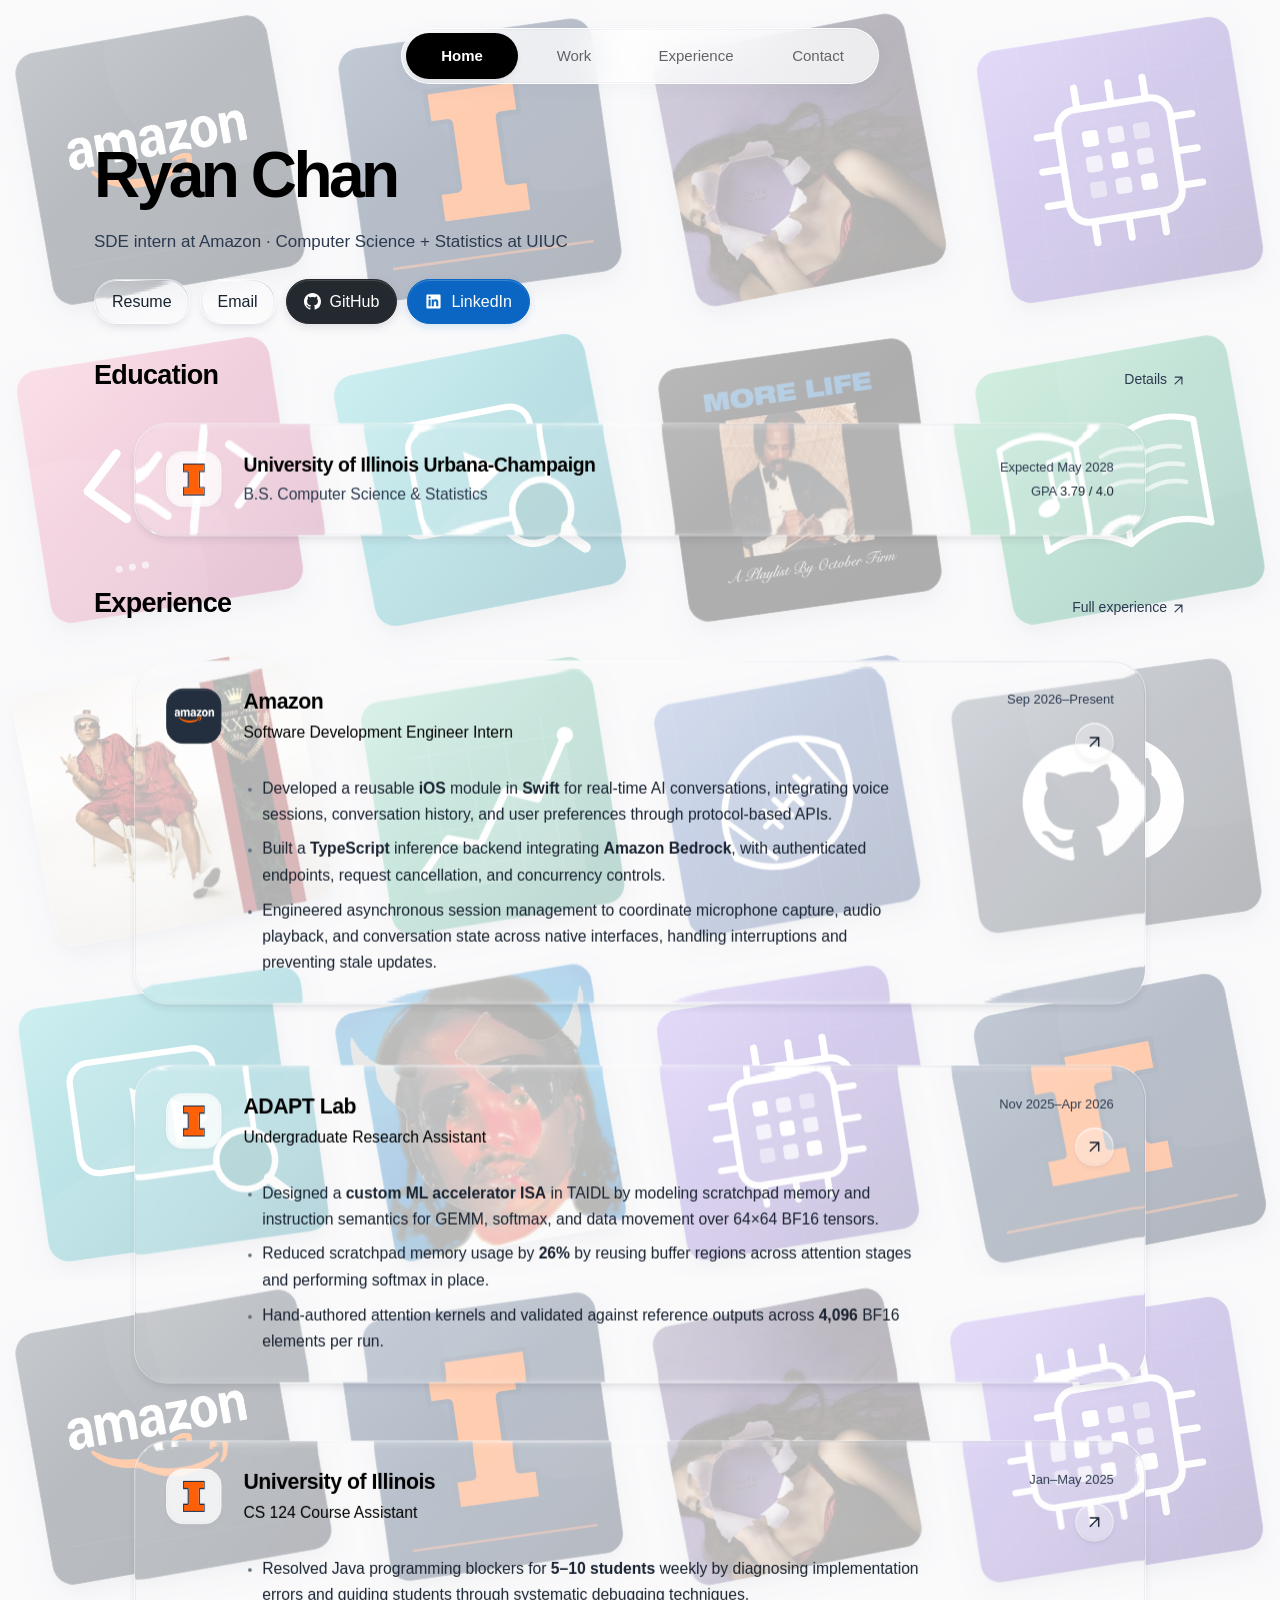
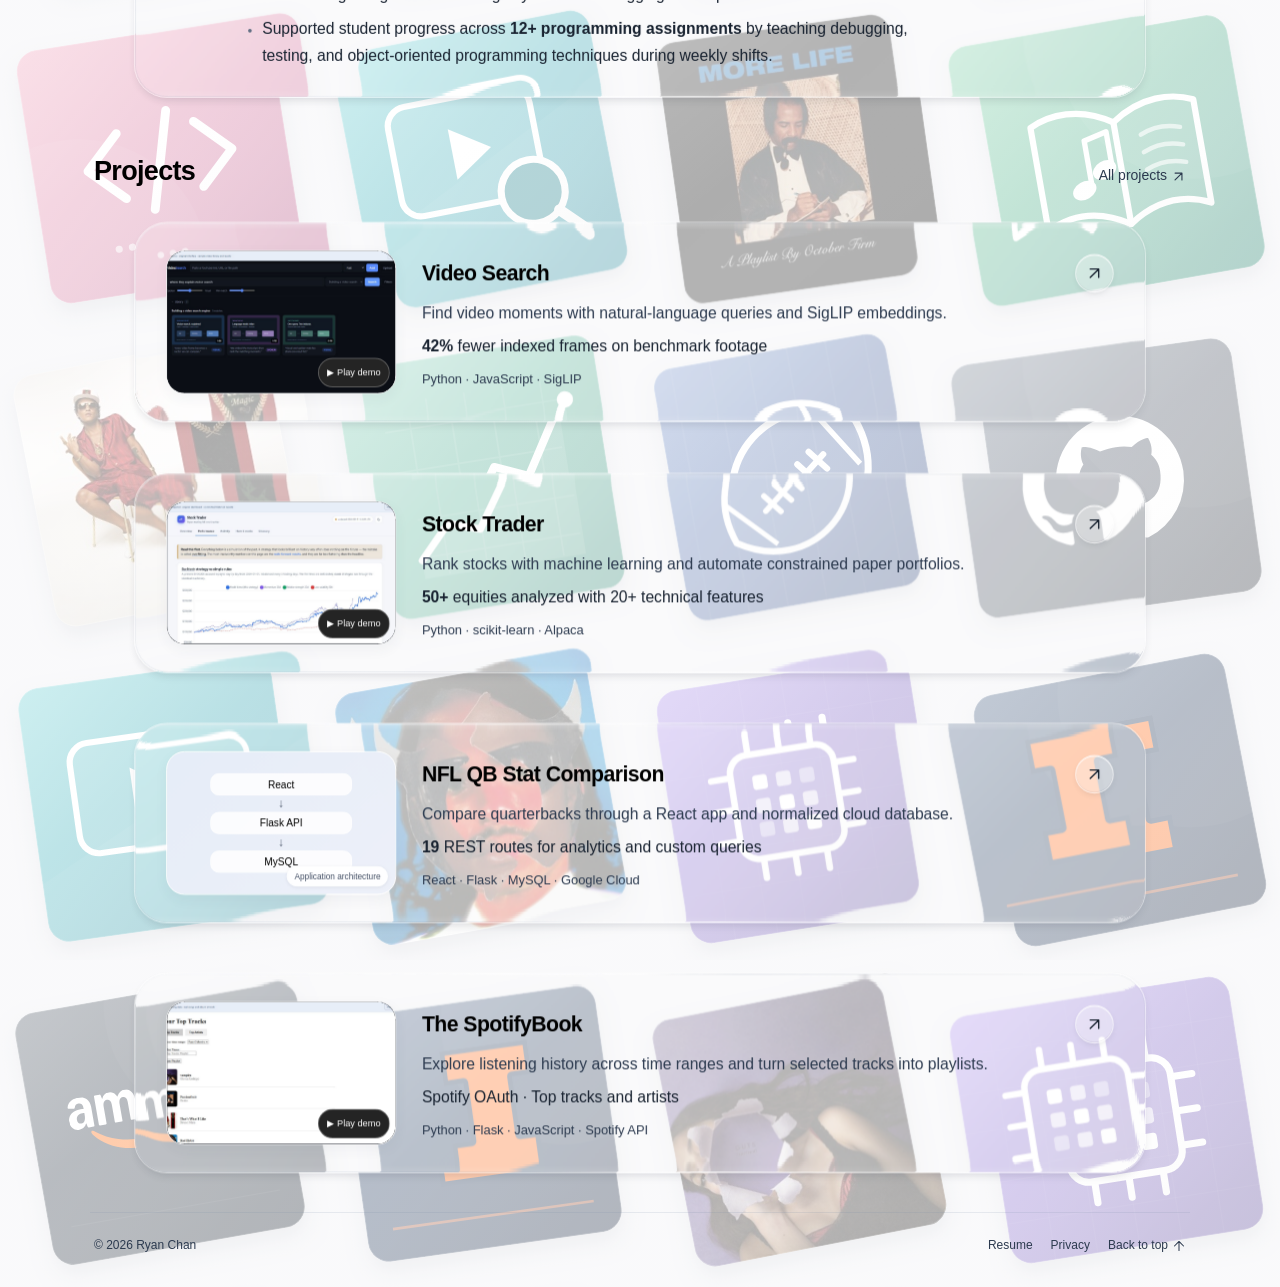
==== commit 513f6c69: "Add a personal cover wall and visible scroll focus" ====
--- a/index.html
+++ b/index.html
@@ -1,9 +1,9 @@
 <!doctype html>
 <html lang="en"><head><meta charset="utf-8"><meta name="viewport" content="width=device-width,initial-scale=1">
-<meta name="theme-color" content="#e3e9f1"><title>Ryan Chan — Portfolio</title><meta name="description" content="Software engineer studying CS and Statistics at UIUC. Swift iOS development, TypeScript APIs, machine learning, and systems research.">
+<meta name="theme-color" content="#f4f5f8"><title>Ryan Chan — Portfolio</title><meta name="description" content="Software engineer studying CS and Statistics at UIUC. Swift iOS development, TypeScript APIs, machine learning, and systems research.">
 <meta property="og:title" content="Ryan Chan — Portfolio"><meta property="og:description" content="Software engineer studying CS and Statistics at UIUC. Swift iOS development, TypeScript APIs, machine learning, and systems research."><meta property="og:type" content="website">
-<link rel="icon" href="assets/favicon.svg?v=20261116-calm-glass" type="image/svg+xml"><link rel="stylesheet" href="styles.css?v=20261116-calm-glass"><link rel="stylesheet" href="format.css?v=20261116-calm-glass"><link rel="stylesheet" href="glass.css?v=20261116-calm-glass"><link rel="stylesheet" href="preview-motion.css?v=20261116-calm-glass"><script src="site.js?v=20261116-calm-glass" defer></script><script src="assets/liquid-glass.js?v=20261116-calm-glass" defer></script><meta name="portfolio-release" content="20261116-calm-glass"><link rel="stylesheet" href="home.css?v=20261116-calm-glass"></head><body id="top" class="home-page">
-<a class="skip-link" href="#main">Skip to content</a><nav class="site-nav" aria-label="Main navigation"><span class="nav-glider" aria-hidden="true"><span class="nav-glider-labels"><span>Home</span><span>Work</span><span>Experience</span><span>Contact</span></span></span><a href="index.html?v=20261116-calm-glass" aria-current="page">Home</a><a href="work.html?v=20261116-calm-glass">Work</a><a href="experience.html?v=20261116-calm-glass">Experience</a><a href="contact.html?v=20261116-calm-glass">Contact</a></nav>
+<link rel="icon" href="assets/favicon.svg?v=20261116-cover-focus" type="image/svg+xml"><link rel="stylesheet" href="styles.css?v=20261116-cover-focus"><link rel="stylesheet" href="format.css?v=20261116-cover-focus"><link rel="stylesheet" href="glass.css?v=20261116-cover-focus"><link rel="stylesheet" href="preview-motion.css?v=20261116-cover-focus"><script src="site.js?v=20261116-cover-focus" defer></script><script src="assets/liquid-glass.js?v=20261116-cover-focus" defer></script><meta name="portfolio-release" content="20261116-cover-focus"><link rel="stylesheet" href="home.css?v=20261116-cover-focus"></head><body id="top" class="home-page">
+<a class="skip-link" href="#main">Skip to content</a><nav class="site-nav" aria-label="Main navigation"><span class="nav-glider" aria-hidden="true"><span class="nav-glider-labels"><span>Home</span><span>Work</span><span>Experience</span><span>Contact</span></span></span><a href="index.html?v=20261116-cover-focus" aria-current="page">Home</a><a href="work.html?v=20261116-cover-focus">Work</a><a href="experience.html?v=20261116-cover-focus">Experience</a><a href="contact.html?v=20261116-cover-focus">Contact</a></nav>
 <main id="main" class="home-layout" data-home>
   <header class="home-intro">
     <div class="home-intro-copy">
@@ -19,60 +19,60 @@
   </header>
 
   <section class="home-section home-education" aria-labelledby="home-education-heading">
-    <div class="home-section-heading"><h2 id="home-education-heading">Education</h2><a href="experience.html?v=20261116-calm-glass#education">Details <span class="home-arrow" aria-hidden="true"><svg class="arrow-icon" viewBox="0 0 24 24" aria-hidden="true"><path d="M6.5 17.5 17.5 6.5M6.5 6.5h11v11"/></svg></span></a></div>
+    <div class="home-section-heading"><h2 id="home-education-heading">Education</h2><a href="experience.html?v=20261116-cover-focus#education">Details <span class="home-arrow" aria-hidden="true"><svg class="arrow-icon" viewBox="0 0 24 24" aria-hidden="true"><path d="M6.5 17.5 17.5 6.5M6.5 6.5h11v11"/></svg></span></a></div>
     <div class="home-panel home-education-card">
-      <span class="home-company-logo"><img src="assets/uiuc.svg?v=20261116-calm-glass" alt="University of Illinois logo" width="24" height="35"></span>
+      <span class="home-company-logo"><img src="assets/uiuc.svg?v=20261116-cover-focus" alt="University of Illinois logo" width="24" height="35"></span>
       <div class="home-education-copy"><h3>University of Illinois Urbana-Champaign</h3><p>B.S. Computer Science &amp; Statistics</p></div>
       <div class="home-education-meta"><span>Expected May 2028</span><span>GPA <strong>3.79 / 4.0</strong></span></div>
     </div>
   </section>
 
   <section class="home-section home-experience" aria-labelledby="home-experience-heading">
-    <div class="home-section-heading"><h2 id="home-experience-heading">Experience</h2><a href="experience.html?v=20261116-calm-glass">Full experience <span class="home-arrow" aria-hidden="true"><svg class="arrow-icon" viewBox="0 0 24 24" aria-hidden="true"><path d="M6.5 17.5 17.5 6.5M6.5 6.5h11v11"/></svg></span></a></div>
+    <div class="home-section-heading"><h2 id="home-experience-heading">Experience</h2><a href="experience.html?v=20261116-cover-focus">Full experience <span class="home-arrow" aria-hidden="true"><svg class="arrow-icon" viewBox="0 0 24 24" aria-hidden="true"><path d="M6.5 17.5 17.5 6.5M6.5 6.5h11v11"/></svg></span></a></div>
     <div class="home-experience-grid">
       <article class="home-panel home-experience-card">
-        <span class="home-company-logo home-amazon"><img src="assets/amazon.svg?v=20261116-calm-glass" alt="Amazon logo" width="43" height="30"></span>
-        <div class="home-role-copy"><h3><a href="experience.html?v=20261116-calm-glass#amazon" data-track="experience-amazon">Amazon</a></h3><h4>Software Development Engineer Intern</h4></div>
-        <div class="home-row-meta"><span>Sep 2026–Present</span><a class="home-row-link" href="experience.html?v=20261116-calm-glass#amazon" aria-label="Read about Amazon experience" data-track="experience-amazon"><svg class="arrow-icon" viewBox="0 0 24 24" aria-hidden="true"><path d="M6.5 17.5 17.5 6.5M6.5 6.5h11v11"/></svg></a></div>
+        <span class="home-company-logo home-amazon"><img src="assets/amazon.svg?v=20261116-cover-focus" alt="Amazon logo" width="43" height="30"></span>
+        <div class="home-role-copy"><h3><a href="experience.html?v=20261116-cover-focus#amazon" data-track="experience-amazon">Amazon</a></h3><h4>Software Development Engineer Intern</h4></div>
+        <div class="home-row-meta"><span>Sep 2026–Present</span><a class="home-row-link" href="experience.html?v=20261116-cover-focus#amazon" aria-label="Read about Amazon experience" data-track="experience-amazon"><svg class="arrow-icon" viewBox="0 0 24 24" aria-hidden="true"><path d="M6.5 17.5 17.5 6.5M6.5 6.5h11v11"/></svg></a></div>
         <ul class="resume-bullets home-resume-bullets"><li>Developed a reusable <strong>iOS</strong> module in <strong>Swift</strong> for real-time AI conversations, integrating voice sessions, conversation history, and user preferences through protocol-based APIs.</li><li>Built a <strong>TypeScript</strong> inference backend integrating <strong>Amazon Bedrock</strong>, with authenticated endpoints, request cancellation, and concurrency controls.</li><li>Engineered asynchronous session management to coordinate microphone capture, audio playback, and conversation state across native interfaces, handling interruptions and preventing stale updates.</li></ul>
       </article>
       <article class="home-panel home-experience-card">
-        <span class="home-company-logo"><img src="assets/uiuc.svg?v=20261116-calm-glass" alt="University of Illinois logo" width="24" height="35"></span>
-        <div class="home-role-copy"><h3><a href="experience.html?v=20261116-calm-glass#adapt-lab" data-track="experience-research">ADAPT Lab</a></h3><h4>Undergraduate Research Assistant</h4></div>
-        <div class="home-row-meta"><span>Nov 2025–Apr 2026</span><a class="home-row-link" href="experience.html?v=20261116-calm-glass#adapt-lab" aria-label="Read about ADAPT Lab experience" data-track="experience-research"><svg class="arrow-icon" viewBox="0 0 24 24" aria-hidden="true"><path d="M6.5 17.5 17.5 6.5M6.5 6.5h11v11"/></svg></a></div>
+        <span class="home-company-logo"><img src="assets/uiuc.svg?v=20261116-cover-focus" alt="University of Illinois logo" width="24" height="35"></span>
+        <div class="home-role-copy"><h3><a href="experience.html?v=20261116-cover-focus#adapt-lab" data-track="experience-research">ADAPT Lab</a></h3><h4>Undergraduate Research Assistant</h4></div>
+        <div class="home-row-meta"><span>Nov 2025–Apr 2026</span><a class="home-row-link" href="experience.html?v=20261116-cover-focus#adapt-lab" aria-label="Read about ADAPT Lab experience" data-track="experience-research"><svg class="arrow-icon" viewBox="0 0 24 24" aria-hidden="true"><path d="M6.5 17.5 17.5 6.5M6.5 6.5h11v11"/></svg></a></div>
         <ul class="resume-bullets home-resume-bullets"><li>Designed a <strong>custom ML accelerator ISA</strong> in TAIDL by modeling scratchpad memory and instruction semantics for GEMM, softmax, and data movement over 64×64 BF16 tensors.</li><li>Reduced scratchpad memory usage by <strong>26%</strong> by reusing buffer regions across attention stages and performing softmax in place.</li><li>Hand-authored attention kernels and validated against reference outputs across <strong>4,096</strong> BF16 elements per run.</li></ul>
       </article>
       <article class="home-panel home-experience-card">
-        <span class="home-company-logo"><img src="assets/uiuc.svg?v=20261116-calm-glass" alt="University of Illinois logo" width="24" height="35"></span>
-        <div class="home-role-copy"><h3><a href="experience.html?v=20261116-calm-glass#course-assistant">University of Illinois</a></h3><h4>CS 124 Course Assistant</h4></div>
-        <div class="home-row-meta"><span>Jan–May 2025</span><a class="home-row-link" href="experience.html?v=20261116-calm-glass#course-assistant" aria-label="Read about University of Illinois experience"><svg class="arrow-icon" viewBox="0 0 24 24" aria-hidden="true"><path d="M6.5 17.5 17.5 6.5M6.5 6.5h11v11"/></svg></a></div>
+        <span class="home-company-logo"><img src="assets/uiuc.svg?v=20261116-cover-focus" alt="University of Illinois logo" width="24" height="35"></span>
+        <div class="home-role-copy"><h3><a href="experience.html?v=20261116-cover-focus#course-assistant">University of Illinois</a></h3><h4>CS 124 Course Assistant</h4></div>
+        <div class="home-row-meta"><span>Jan–May 2025</span><a class="home-row-link" href="experience.html?v=20261116-cover-focus#course-assistant" aria-label="Read about University of Illinois experience"><svg class="arrow-icon" viewBox="0 0 24 24" aria-hidden="true"><path d="M6.5 17.5 17.5 6.5M6.5 6.5h11v11"/></svg></a></div>
         <ul class="resume-bullets home-resume-bullets"><li>Resolved Java programming blockers for <strong>5–10 students</strong> weekly by diagnosing implementation errors and guiding students through systematic debugging techniques.</li><li>Supported student progress across <strong>12+ programming assignments</strong> by teaching debugging, testing, and object-oriented programming techniques during weekly shifts.</li></ul>
       </article>
     </div>
   </section>
 
   <section class="home-section home-projects" aria-labelledby="home-projects-heading">
-    <div class="home-section-heading"><h2 id="home-projects-heading">Projects</h2><a href="work.html?v=20261116-calm-glass">All projects <span class="home-arrow" aria-hidden="true"><svg class="arrow-icon" viewBox="0 0 24 24" aria-hidden="true"><path d="M6.5 17.5 17.5 6.5M6.5 6.5h11v11"/></svg></span></a></div>
+    <div class="home-section-heading"><h2 id="home-projects-heading">Projects</h2><a href="work.html?v=20261116-cover-focus">All projects <span class="home-arrow" aria-hidden="true"><svg class="arrow-icon" viewBox="0 0 24 24" aria-hidden="true"><path d="M6.5 17.5 17.5 6.5M6.5 6.5h11v11"/></svg></span></a></div>
     <div class="home-project-grid">
       <article class="home-panel home-project-card" data-hover-demo>
-        <div class="home-project-media" data-project-preview="video-search"><div class="demo-frame" data-demo><video muted loop playsinline preload="none" poster="assets/video-search.jpg?v=20261116-calm-glass" width="1280" height="720" aria-label="Video Search interface walkthrough" data-project="Video Search"><source data-src="assets/video-search.mp4?v=20261116-calm-glass" type="video/mp4">Your browser can display the still preview above.</video><div class="preview-motion motion-video-search" aria-hidden="true"><div class="motion-kicker">Video Search <span>Visual + spoken matches</span></div>
+        <div class="home-project-media" data-project-preview="video-search"><div class="demo-frame" data-demo><video muted loop playsinline preload="none" poster="assets/video-search.jpg?v=20261116-cover-focus" width="1280" height="720" aria-label="Video Search interface walkthrough" data-project="Video Search"><source data-src="assets/video-search.mp4?v=20261116-cover-focus" type="video/mp4">Your browser can display the still preview above.</video><div class="preview-motion motion-video-search" aria-hidden="true"><div class="motion-kicker">Video Search <span>Visual + spoken matches</span></div>
 <div class="motion-query"><svg viewBox="0 0 24 24"><circle cx="10" cy="10" r="6"/><path d="m15 15 5 5"/></svg><span>where they explain vector search</span><i></i></div>
 <div class="motion-matches"><div><span class="motion-thumbnail">01</span><strong>Vector search</strong><small>00:12 · Visual match</small></div><div><span class="motion-thumbnail">02</span><strong>Embeddings</strong><small>00:34 · Spoken match</small></div><div><span class="motion-thumbnail">03</span><strong>Nearest matches</strong><small>01:08 · Visual match</small></div></div><div class="motion-scan"></div><span class="motion-sample">Illustrative preview</span></div><button class="demo-toggle" type="button" aria-label="Play Video Search demo" aria-pressed="false">▶ Play demo</button></div></div>
-        <div class="home-project-copy"><h3><a href="projects/video-search.html?v=20261116-calm-glass" data-track="project-video-search">Video Search <span class="home-arrow" aria-hidden="true"><svg class="arrow-icon" viewBox="0 0 24 24" aria-hidden="true"><path d="M6.5 17.5 17.5 6.5M6.5 6.5h11v11"/></svg></span></a></h3><p>Find video moments with natural-language queries and SigLIP embeddings.</p><p class="home-project-result"><strong>42%</strong> fewer indexed frames on benchmark footage</p><span class="home-stack">Python · JavaScript · SigLIP</span></div>
+        <div class="home-project-copy"><h3><a href="projects/video-search.html?v=20261116-cover-focus" data-track="project-video-search">Video Search <span class="home-arrow" aria-hidden="true"><svg class="arrow-icon" viewBox="0 0 24 24" aria-hidden="true"><path d="M6.5 17.5 17.5 6.5M6.5 6.5h11v11"/></svg></span></a></h3><p>Find video moments with natural-language queries and SigLIP embeddings.</p><p class="home-project-result"><strong>42%</strong> fewer indexed frames on benchmark footage</p><span class="home-stack">Python · JavaScript · SigLIP</span></div>
       </article>
       <article class="home-panel home-project-card" data-hover-demo>
-        <div class="home-project-media" data-project-preview="stock-trader"><div class="demo-frame" data-demo><video muted loop playsinline preload="none" poster="assets/stock-trader.jpg?v=20261116-calm-glass" width="1280" height="720" aria-label="Stock Trader interface walkthrough" data-project="Stock Trader"><source data-src="assets/stock-trader.mp4?v=20261116-calm-glass" type="video/mp4">Your browser can display the still preview above.</video><div class="preview-motion motion-stock-trader" aria-hidden="true"><div class="motion-kicker">Stock Trader <span>Research preview</span></div>
+        <div class="home-project-media" data-project-preview="stock-trader"><div class="demo-frame" data-demo><video muted loop playsinline preload="none" poster="assets/stock-trader.jpg?v=20261116-cover-focus" width="1280" height="720" aria-label="Stock Trader interface walkthrough" data-project="Stock Trader"><source data-src="assets/stock-trader.mp4?v=20261116-cover-focus" type="video/mp4">Your browser can display the still preview above.</video><div class="preview-motion motion-stock-trader" aria-hidden="true"><div class="motion-kicker">Stock Trader <span>Research preview</span></div>
 <svg class="motion-chart" viewBox="0 0 480 160" fill="none"><path class="motion-grid" d="M8 24H472M8 64H472M8 104H472M8 144H472"/><path class="motion-trace" pathLength="1" d="M8 132 40 119 70 125 104 90 139 106 169 75 202 94 232 64 263 78 298 44 330 59 367 27 400 38 438 13 472 20"/><circle class="motion-chart-point" cx="472" cy="20" r="5"/></svg>
 <div class="motion-allocations"><span><i></i>Rank</span><span><i></i>Allocate</span><span><i></i>Review</span></div><span class="motion-sample">Illustrative preview</span></div><button class="demo-toggle" type="button" aria-label="Play Stock Trader demo" aria-pressed="false">▶ Play demo</button></div></div>
-        <div class="home-project-copy"><h3><a href="projects/stock-trader.html?v=20261116-calm-glass" data-track="project-stock-trader">Stock Trader <span class="home-arrow" aria-hidden="true"><svg class="arrow-icon" viewBox="0 0 24 24" aria-hidden="true"><path d="M6.5 17.5 17.5 6.5M6.5 6.5h11v11"/></svg></span></a></h3><p>Rank stocks with machine learning and automate constrained paper portfolios.</p><p class="home-project-result"><strong>50+</strong> equities analyzed with 20+ technical features</p><span class="home-stack">Python · scikit-learn · Alpaca</span></div>
+        <div class="home-project-copy"><h3><a href="projects/stock-trader.html?v=20261116-cover-focus" data-track="project-stock-trader">Stock Trader <span class="home-arrow" aria-hidden="true"><svg class="arrow-icon" viewBox="0 0 24 24" aria-hidden="true"><path d="M6.5 17.5 17.5 6.5M6.5 6.5h11v11"/></svg></span></a></h3><p>Rank stocks with machine learning and automate constrained paper portfolios.</p><p class="home-project-result"><strong>50+</strong> equities analyzed with 20+ technical features</p><span class="home-stack">Python · scikit-learn · Alpaca</span></div>
       </article>
       <article class="home-panel home-project-card">
-        <a class="home-project-cover home-architecture-cover" href="projects/nfl-qb-analytics.html?v=20261116-calm-glass" data-track="project-nfl" aria-label="View NFL QB Stat Comparison project"><div class="home-architecture" aria-label="React interface connects to Flask API and MySQL database"><strong>React</strong><span aria-hidden="true">↓</span><strong>Flask API</strong><span aria-hidden="true">↓</span><strong>MySQL</strong></div><span>Application architecture</span></a>
-        <div class="home-project-copy"><h3><a href="projects/nfl-qb-analytics.html?v=20261116-calm-glass" data-track="project-nfl">NFL QB Stat Comparison <span class="home-arrow" aria-hidden="true"><svg class="arrow-icon" viewBox="0 0 24 24" aria-hidden="true"><path d="M6.5 17.5 17.5 6.5M6.5 6.5h11v11"/></svg></span></a></h3><p>Compare quarterbacks through a React app and normalized cloud database.</p><p class="home-project-result"><strong>19</strong> REST routes for analytics and custom queries</p><span class="home-stack">React · Flask · MySQL · Google Cloud</span></div>
+        <a class="home-project-cover home-architecture-cover" href="projects/nfl-qb-analytics.html?v=20261116-cover-focus" data-track="project-nfl" aria-label="View NFL QB Stat Comparison project"><div class="home-architecture" aria-label="React interface connects to Flask API and MySQL database"><strong>React</strong><span aria-hidden="true">↓</span><strong>Flask API</strong><span aria-hidden="true">↓</span><strong>MySQL</strong></div><span>Application architecture</span></a>
+        <div class="home-project-copy"><h3><a href="projects/nfl-qb-analytics.html?v=20261116-cover-focus" data-track="project-nfl">NFL QB Stat Comparison <span class="home-arrow" aria-hidden="true"><svg class="arrow-icon" viewBox="0 0 24 24" aria-hidden="true"><path d="M6.5 17.5 17.5 6.5M6.5 6.5h11v11"/></svg></span></a></h3><p>Compare quarterbacks through a React app and normalized cloud database.</p><p class="home-project-result"><strong>19</strong> REST routes for analytics and custom queries</p><span class="home-stack">React · Flask · MySQL · Google Cloud</span></div>
       </article>
       <article class="home-panel home-project-card" data-hover-demo>
-        <div class="home-project-media" data-project-preview="spotifybook"><div class="demo-frame" data-demo><video muted loop playsinline preload="none" poster="assets/spotifybook.jpg?v=20261116-calm-glass" width="1280" height="720" aria-label="The SpotifyBook interface walkthrough" data-project="The SpotifyBook"><source data-src="assets/spotifybook.mp4?v=20261116-calm-glass" type="video/mp4">Your browser can display the still preview above.</video><div class="preview-motion motion-spotifybook" aria-hidden="true"><div class="motion-kicker">The SpotifyBook <span>Your Top Tracks</span></div><div class="motion-track-window"><div class="motion-track-list"><div class="motion-track"><img src="assets/spotify-cover-0.jpg?v=20261116-calm-glass" alt="" width="48" height="48" loading="lazy"><span><strong>vampire</strong><small>Olivia Rodrigo</small></span><span class="motion-equalizer"><i></i><i></i><i></i><i></i></span></div><div class="motion-track"><img src="assets/spotify-cover-1.jpg?v=20261116-calm-glass" alt="" width="48" height="48" loading="lazy"><span><strong>Passionfruit</strong><small>Drake</small></span><span class="motion-equalizer"><i></i><i></i><i></i><i></i></span></div><div class="motion-track"><img src="assets/spotify-cover-2.jpg?v=20261116-calm-glass" alt="" width="48" height="48" loading="lazy"><span><strong>That’s What I Like</strong><small>Bruno Mars</small></span><span class="motion-equalizer"><i></i><i></i><i></i><i></i></span></div><div class="motion-track"><img src="assets/spotify-cover-3.jpg?v=20261116-calm-glass" alt="" width="48" height="48" loading="lazy"><span><strong>Bad Habit</strong><small>Steve Lacy</small></span><span class="motion-equalizer"><i></i><i></i><i></i><i></i></span></div><div class="motion-track"><img src="assets/spotify-cover-4.jpg?v=20261116-calm-glass" alt="" width="48" height="48" loading="lazy"><span><strong>Fly Me to the Moon</strong><small>Frank Sinatra</small></span><span class="motion-equalizer"><i></i><i></i><i></i><i></i></span></div></div></div><span class="motion-sample">Illustrative preview</span></div><button class="demo-toggle" type="button" aria-label="Play The SpotifyBook demo" aria-pressed="false">▶ Play demo</button></div></div>
-        <div class="home-project-copy"><h3><a href="projects/spotifybook.html?v=20261116-calm-glass" data-track="project-spotifybook">The SpotifyBook <span class="home-arrow" aria-hidden="true"><svg class="arrow-icon" viewBox="0 0 24 24" aria-hidden="true"><path d="M6.5 17.5 17.5 6.5M6.5 6.5h11v11"/></svg></span></a></h3><p>Explore listening history across time ranges and turn selected tracks into playlists.</p><p class="home-project-result">Spotify OAuth · Top tracks and artists</p><span class="home-stack">Python · Flask · JavaScript · Spotify API</span></div>
+        <div class="home-project-media" data-project-preview="spotifybook"><div class="demo-frame" data-demo><video muted loop playsinline preload="none" poster="assets/spotifybook.jpg?v=20261116-cover-focus" width="1280" height="720" aria-label="The SpotifyBook interface walkthrough" data-project="The SpotifyBook"><source data-src="assets/spotifybook.mp4?v=20261116-cover-focus" type="video/mp4">Your browser can display the still preview above.</video><div class="preview-motion motion-spotifybook" aria-hidden="true"><div class="motion-kicker">The SpotifyBook <span>Your Top Tracks</span></div><div class="motion-track-window"><div class="motion-track-list"><div class="motion-track"><img src="assets/spotify-cover-0.jpg?v=20261116-cover-focus" alt="" width="48" height="48" loading="lazy"><span><strong>vampire</strong><small>Olivia Rodrigo</small></span><span class="motion-equalizer"><i></i><i></i><i></i><i></i></span></div><div class="motion-track"><img src="assets/spotify-cover-1.jpg?v=20261116-cover-focus" alt="" width="48" height="48" loading="lazy"><span><strong>Passionfruit</strong><small>Drake</small></span><span class="motion-equalizer"><i></i><i></i><i></i><i></i></span></div><div class="motion-track"><img src="assets/spotify-cover-2.jpg?v=20261116-cover-focus" alt="" width="48" height="48" loading="lazy"><span><strong>That’s What I Like</strong><small>Bruno Mars</small></span><span class="motion-equalizer"><i></i><i></i><i></i><i></i></span></div><div class="motion-track"><img src="assets/spotify-cover-3.jpg?v=20261116-cover-focus" alt="" width="48" height="48" loading="lazy"><span><strong>Bad Habit</strong><small>Steve Lacy</small></span><span class="motion-equalizer"><i></i><i></i><i></i><i></i></span></div><div class="motion-track"><img src="assets/spotify-cover-4.jpg?v=20261116-cover-focus" alt="" width="48" height="48" loading="lazy"><span><strong>Fly Me to the Moon</strong><small>Frank Sinatra</small></span><span class="motion-equalizer"><i></i><i></i><i></i><i></i></span></div></div></div><span class="motion-sample">Illustrative preview</span></div><button class="demo-toggle" type="button" aria-label="Play The SpotifyBook demo" aria-pressed="false">▶ Play demo</button></div></div>
+        <div class="home-project-copy"><h3><a href="projects/spotifybook.html?v=20261116-cover-focus" data-track="project-spotifybook">The SpotifyBook <span class="home-arrow" aria-hidden="true"><svg class="arrow-icon" viewBox="0 0 24 24" aria-hidden="true"><path d="M6.5 17.5 17.5 6.5M6.5 6.5h11v11"/></svg></span></a></h3><p>Explore listening history across time ranges and turn selected tracks into playlists.</p><p class="home-project-result">Spotify OAuth · Top tracks and artists</p><span class="home-stack">Python · Flask · JavaScript · Spotify API</span></div>
       </article>
     </div>
   </section>
--- a/home.css
+++ b/home.css
@@ -2,14 +2,14 @@
   /* Keep the first child's margin from moving the backdrop's origin. */
   display: flow-root;
   --ink: #182230;
-  --muted: #465366;
+  --muted: #2c3a4f;
   --line: #dbe1eb;
   --blue: #41689e;
   --blue-deep: #2f5080;
   /* The page and every lens use the same document-aligned backdrop. */
-  --glass-scene-color: #e3e9f1;
-  --glass-scene-image: radial-gradient(#526b8912 .6px, transparent .8px), url("assets/glass-backdrop.svg?v=20261116-calm-glass");
-  --glass-scene-size: 24px 24px, max(100vw, 720px) 1440px;
+  --glass-scene-color: #f4f5f8;
+  --glass-scene-image: linear-gradient(#ffffffad, #ffffffad), url("assets/cover-wall.svg?v=20261116-cover-focus");
+  --glass-scene-size: auto, max(100vw, 840px) auto;
   background-color: var(--glass-scene-color);
   background-image: var(--glass-scene-image);
   background-size: var(--glass-scene-size);
@@ -64,21 +64,27 @@
 /* Each information row is a separate lens in a spaced vertical sequence. */
 .home-section { margin-top: 46px; }
 .home-panel {
+  --glass-focus-amount: var(--glass-focus, 0);
   position: relative;
   isolation: isolate;
   padding: 30px 34px;
   border: 1px solid;
   border-radius: 36px;
-  transform: perspective(1200px) rotateX(var(--glass-tilt-x, 0deg)) rotateY(var(--glass-tilt-y, 0deg)) scale(var(--glass-hover-scale, 1));
+  transform: perspective(1200px) rotateX(var(--glass-tilt-x, 0deg)) rotateY(var(--glass-tilt-y, 0deg)) scale(var(--glass-focus-scale, 1)) scale(var(--glass-hover-scale, 1));
   transform-origin: center;
-  transition: transform .25s cubic-bezier(.2,.8,.2,1), box-shadow .35s;
+  /* Scroll-linked scale follows position directly, without a trailing tween. */
+  transition: box-shadow .18s;
 }
 .home-button, .home-panel {
   background: #ffffff1f;
   border-color: #ffffff80;
   box-shadow: 0 5px 12px -5px #27303d36, inset 0 1px 0 #ffffffb3, inset 0 -1px 0 #3642521a;
 }
-.home-panel { background: transparent; }
+.home-panel {
+  background: transparent;
+  border-color: rgb(255 255 255 / calc(.5 + var(--glass-focus-amount) * .4));
+  box-shadow: 0 calc(5px + var(--glass-focus-amount) * 10px) calc(12px + var(--glass-focus-amount) * 20px) -5px rgb(39 48 61 / calc(.21 + var(--glass-focus-amount) * .13)), inset 0 1px 0 #ffffffb3, inset 0 -1px 0 #3642521a;
+}
 .liquid-filter-definitions { position: absolute; width: 0; height: 0; pointer-events: none; }
 .liquid-backdrop {
   position: absolute;
@@ -106,7 +112,7 @@
   inset: 0;
   background: #ffffff1a;
 }
-.home-panel .glass-scene::after { background: transparent; }
+.home-panel .glass-scene::after { background: #ffffff0f; }
 [data-refractive] > .liquid-backdrop {
   background: transparent;
   -webkit-backdrop-filter: none;
@@ -135,6 +141,7 @@
 .home-panel::before {
   background: linear-gradient(180deg, #ffffff66, transparent 8px, transparent calc(100% - 8px), #ffffff33);
   background-position: 0 0;
+  opacity: calc(.55 + var(--glass-focus-amount) * .45);
 }
 .home-panel::after,
 .home-button::after {
@@ -151,10 +158,11 @@
   mask-composite: exclude;
   pointer-events: none;
 }
+.home-panel::after { opacity: calc(.7 + var(--glass-focus-amount) * .3); }
 .home-panel > :not(.liquid-backdrop) { position: relative; z-index: 2; }
 @media (hover: hover) and (pointer: fine) and (prefers-reduced-motion: no-preference) {
   .home-panel:hover, .home-panel:focus-within {
-    box-shadow: 0 8px 16px -6px #27303d3d, inset 0 1px 0 #ffffffd9, inset 0 -1px 0 #3642521a;
+    box-shadow: 0 calc(8px + var(--glass-focus-amount) * 9px) calc(16px + var(--glass-focus-amount) * 20px) -6px rgb(39 48 61 / calc(.24 + var(--glass-focus-amount) * .1)), inset 0 1px 0 #ffffffd9, inset 0 -1px 0 #3642521a;
   }
   .home-button { transform: translate(var(--glass-pointer-x, 0px), var(--glass-pointer-y, 0px)); }
   .home-button:hover, .home-button:focus-visible { transform: translate(var(--glass-pointer-x, 0px), var(--glass-pointer-y, 0px)) scale(1.035); }
@@ -301,7 +309,7 @@
 
 @media (prefers-reduced-motion: reduce) {
   .home-panel, .home-button, .home-row-link, .home-project-copy .home-arrow, .arrow-icon { transition: none; }
-  .home-panel { transform: none; }
+  .home-panel { --glass-focus-amount: 0; transform: none; }
   .home-row-link:hover .arrow-icon, .home-project-copy h3 a:hover .arrow-icon { transform: none; }
 }
 
@@ -310,6 +318,7 @@
 }
 
 @media (prefers-reduced-transparency: reduce), (prefers-contrast: more) {
+  .home-panel { --glass-focus-amount: 0; transform: none; }
   .home-page { background-image: none; }
   .home-panel, .home-page .site-nav, .home-button { background: #fff; -webkit-backdrop-filter: none; backdrop-filter: none; border-color: #9aa8bb; }
   .liquid-backdrop, .home-panel::before, .home-panel::after, .home-button::before, .home-button::after { display: none; }
@@ -321,6 +330,7 @@
 }
 
 @media (forced-colors: active) {
+  .home-panel { --glass-focus-amount: 0; transform: none; }
   .home-page { background: Canvas; }
   .home-panel, .home-page .site-nav, .home-button { background: Canvas; -webkit-backdrop-filter: none; backdrop-filter: none; border-color: CanvasText; box-shadow: none; }
   .liquid-backdrop, .home-panel::before, .home-panel::after, .home-button::before, .home-button::after { display: none; }
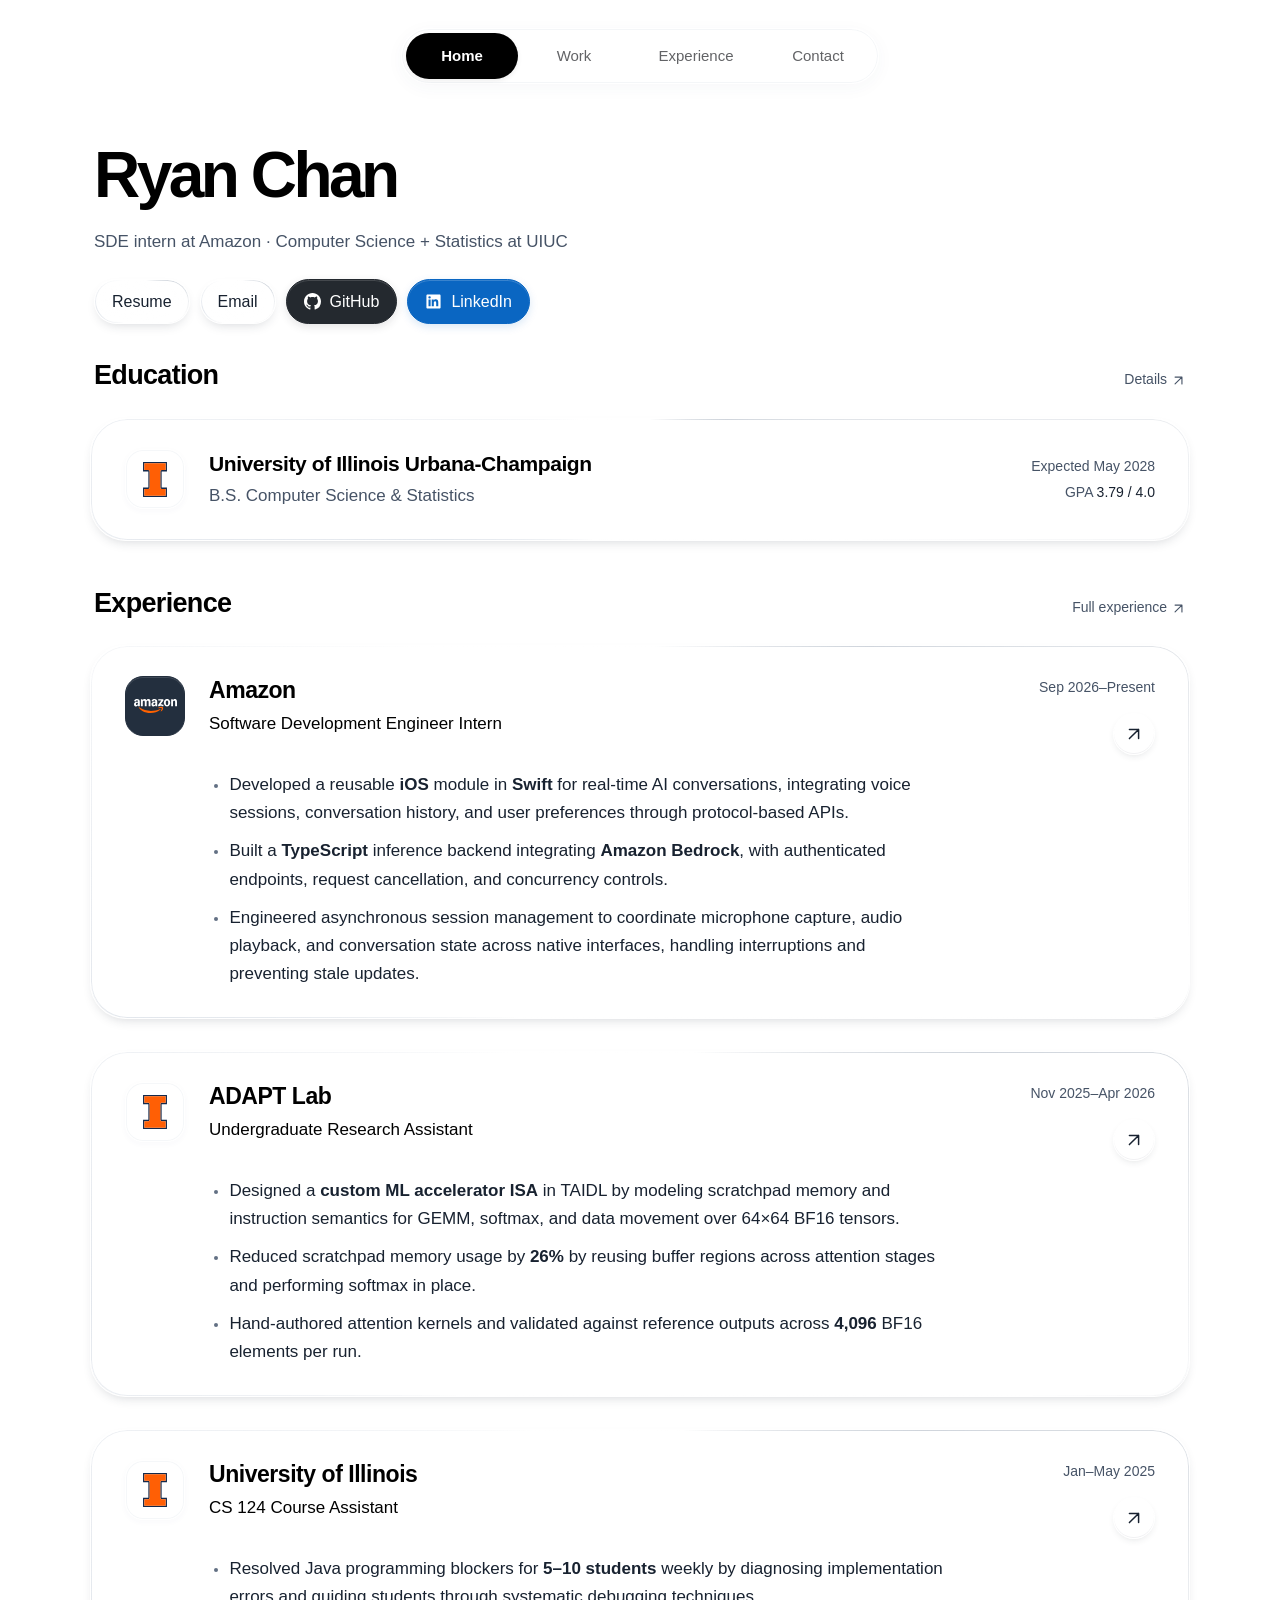
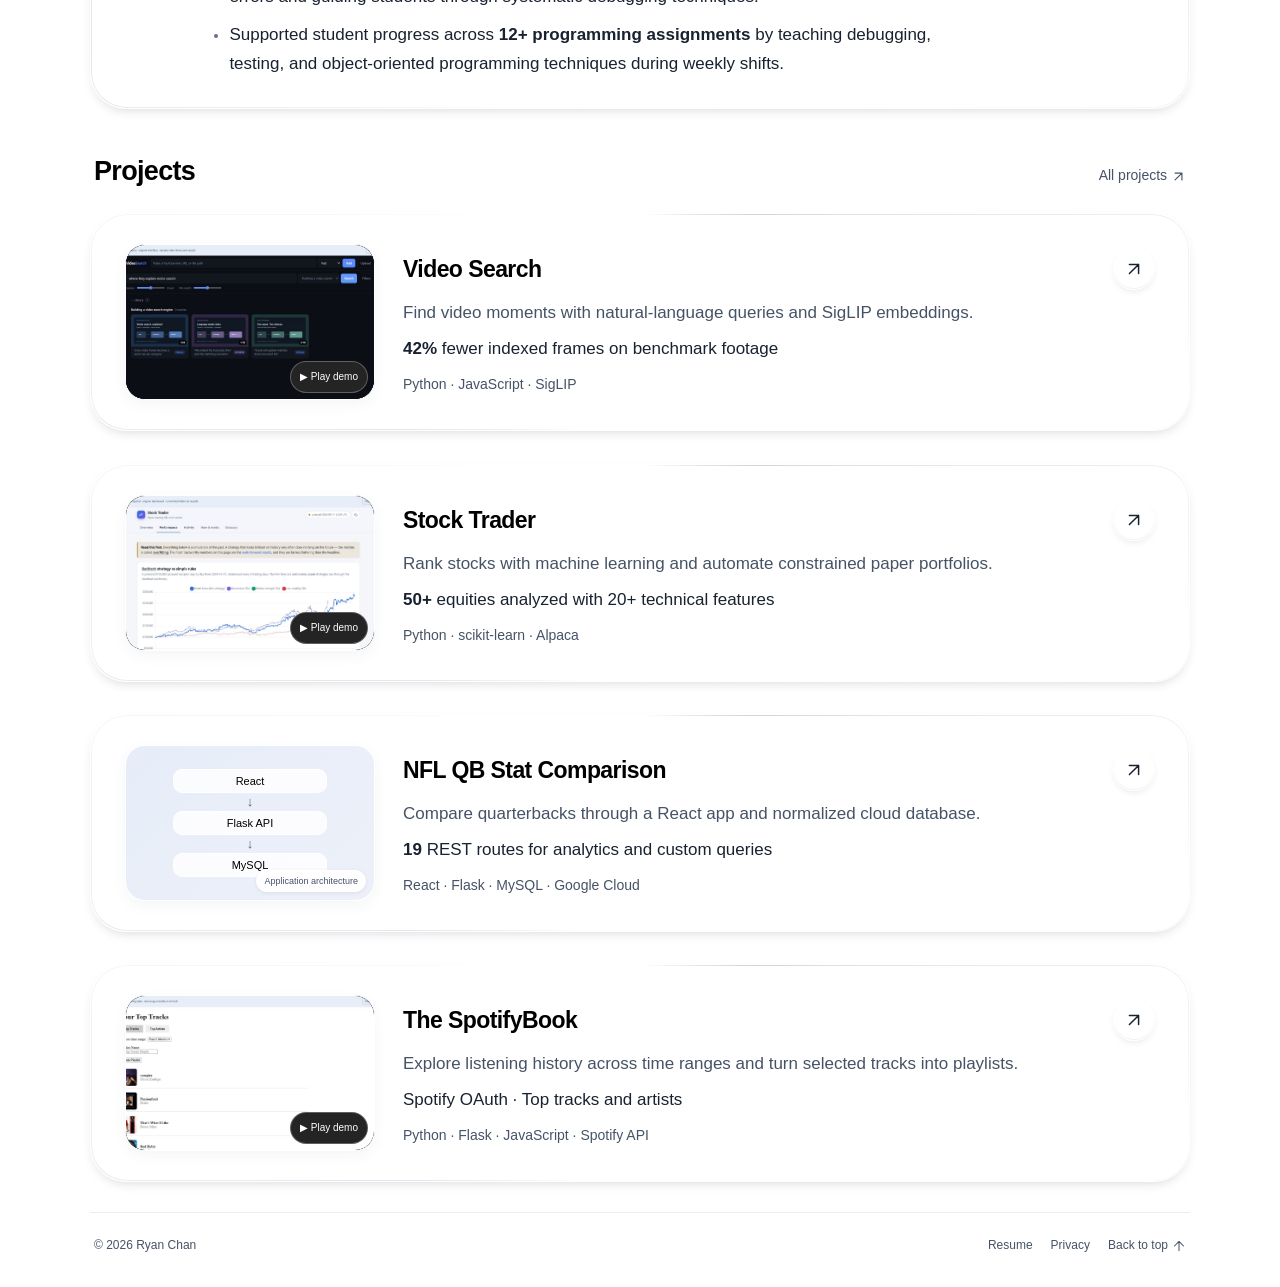
==== commit a339f27f: "Use plain white background and remove scroll zoom" ====
--- a/index.html
+++ b/index.html
@@ -1,9 +1,9 @@
 <!doctype html>
 <html lang="en"><head><meta charset="utf-8"><meta name="viewport" content="width=device-width,initial-scale=1">
-<meta name="theme-color" content="#f4f5f8"><title>Ryan Chan — Portfolio</title><meta name="description" content="Software engineer studying CS and Statistics at UIUC. Swift iOS development, TypeScript APIs, machine learning, and systems research.">
+<meta name="theme-color" content="#ffffff"><title>Ryan Chan — Portfolio</title><meta name="description" content="Software engineer studying CS and Statistics at UIUC. Swift iOS development, TypeScript APIs, machine learning, and systems research.">
 <meta property="og:title" content="Ryan Chan — Portfolio"><meta property="og:description" content="Software engineer studying CS and Statistics at UIUC. Swift iOS development, TypeScript APIs, machine learning, and systems research."><meta property="og:type" content="website">
-<link rel="icon" href="assets/favicon.svg?v=20261116-cover-focus" type="image/svg+xml"><link rel="stylesheet" href="styles.css?v=20261116-cover-focus"><link rel="stylesheet" href="format.css?v=20261116-cover-focus"><link rel="stylesheet" href="glass.css?v=20261116-cover-focus"><link rel="stylesheet" href="preview-motion.css?v=20261116-cover-focus"><script src="site.js?v=20261116-cover-focus" defer></script><script src="assets/liquid-glass.js?v=20261116-cover-focus" defer></script><meta name="portfolio-release" content="20261116-cover-focus"><link rel="stylesheet" href="home.css?v=20261116-cover-focus"></head><body id="top" class="home-page">
-<a class="skip-link" href="#main">Skip to content</a><nav class="site-nav" aria-label="Main navigation"><span class="nav-glider" aria-hidden="true"><span class="nav-glider-labels"><span>Home</span><span>Work</span><span>Experience</span><span>Contact</span></span></span><a href="index.html?v=20261116-cover-focus" aria-current="page">Home</a><a href="work.html?v=20261116-cover-focus">Work</a><a href="experience.html?v=20261116-cover-focus">Experience</a><a href="contact.html?v=20261116-cover-focus">Contact</a></nav>
+<link rel="icon" href="assets/favicon.svg?v=20261116-white-static" type="image/svg+xml"><link rel="stylesheet" href="styles.css?v=20261116-white-static"><link rel="stylesheet" href="format.css?v=20261116-white-static"><link rel="stylesheet" href="glass.css?v=20261116-white-static"><link rel="stylesheet" href="preview-motion.css?v=20261116-white-static"><script src="site.js?v=20261116-white-static" defer></script><script src="assets/liquid-glass.js?v=20261116-white-static" defer></script><meta name="portfolio-release" content="20261116-white-static"><link rel="stylesheet" href="home.css?v=20261116-white-static"></head><body id="top" class="home-page">
+<a class="skip-link" href="#main">Skip to content</a><nav class="site-nav" aria-label="Main navigation"><span class="nav-glider" aria-hidden="true"><span class="nav-glider-labels"><span>Home</span><span>Work</span><span>Experience</span><span>Contact</span></span></span><a href="index.html?v=20261116-white-static" aria-current="page">Home</a><a href="work.html?v=20261116-white-static">Work</a><a href="experience.html?v=20261116-white-static">Experience</a><a href="contact.html?v=20261116-white-static">Contact</a></nav>
 <main id="main" class="home-layout" data-home>
   <header class="home-intro">
     <div class="home-intro-copy">
@@ -19,60 +19,60 @@
   </header>
 
   <section class="home-section home-education" aria-labelledby="home-education-heading">
-    <div class="home-section-heading"><h2 id="home-education-heading">Education</h2><a href="experience.html?v=20261116-cover-focus#education">Details <span class="home-arrow" aria-hidden="true"><svg class="arrow-icon" viewBox="0 0 24 24" aria-hidden="true"><path d="M6.5 17.5 17.5 6.5M6.5 6.5h11v11"/></svg></span></a></div>
+    <div class="home-section-heading"><h2 id="home-education-heading">Education</h2><a href="experience.html?v=20261116-white-static#education">Details <span class="home-arrow" aria-hidden="true"><svg class="arrow-icon" viewBox="0 0 24 24" aria-hidden="true"><path d="M6.5 17.5 17.5 6.5M6.5 6.5h11v11"/></svg></span></a></div>
     <div class="home-panel home-education-card">
-      <span class="home-company-logo"><img src="assets/uiuc.svg?v=20261116-cover-focus" alt="University of Illinois logo" width="24" height="35"></span>
+      <span class="home-company-logo"><img src="assets/uiuc.svg?v=20261116-white-static" alt="University of Illinois logo" width="24" height="35"></span>
       <div class="home-education-copy"><h3>University of Illinois Urbana-Champaign</h3><p>B.S. Computer Science &amp; Statistics</p></div>
       <div class="home-education-meta"><span>Expected May 2028</span><span>GPA <strong>3.79 / 4.0</strong></span></div>
     </div>
   </section>
 
   <section class="home-section home-experience" aria-labelledby="home-experience-heading">
-    <div class="home-section-heading"><h2 id="home-experience-heading">Experience</h2><a href="experience.html?v=20261116-cover-focus">Full experience <span class="home-arrow" aria-hidden="true"><svg class="arrow-icon" viewBox="0 0 24 24" aria-hidden="true"><path d="M6.5 17.5 17.5 6.5M6.5 6.5h11v11"/></svg></span></a></div>
+    <div class="home-section-heading"><h2 id="home-experience-heading">Experience</h2><a href="experience.html?v=20261116-white-static">Full experience <span class="home-arrow" aria-hidden="true"><svg class="arrow-icon" viewBox="0 0 24 24" aria-hidden="true"><path d="M6.5 17.5 17.5 6.5M6.5 6.5h11v11"/></svg></span></a></div>
     <div class="home-experience-grid">
       <article class="home-panel home-experience-card">
-        <span class="home-company-logo home-amazon"><img src="assets/amazon.svg?v=20261116-cover-focus" alt="Amazon logo" width="43" height="30"></span>
-        <div class="home-role-copy"><h3><a href="experience.html?v=20261116-cover-focus#amazon" data-track="experience-amazon">Amazon</a></h3><h4>Software Development Engineer Intern</h4></div>
-        <div class="home-row-meta"><span>Sep 2026–Present</span><a class="home-row-link" href="experience.html?v=20261116-cover-focus#amazon" aria-label="Read about Amazon experience" data-track="experience-amazon"><svg class="arrow-icon" viewBox="0 0 24 24" aria-hidden="true"><path d="M6.5 17.5 17.5 6.5M6.5 6.5h11v11"/></svg></a></div>
+        <span class="home-company-logo home-amazon"><img src="assets/amazon.svg?v=20261116-white-static" alt="Amazon logo" width="43" height="30"></span>
+        <div class="home-role-copy"><h3><a href="experience.html?v=20261116-white-static#amazon" data-track="experience-amazon">Amazon</a></h3><h4>Software Development Engineer Intern</h4></div>
+        <div class="home-row-meta"><span>Sep 2026–Present</span><a class="home-row-link" href="experience.html?v=20261116-white-static#amazon" aria-label="Read about Amazon experience" data-track="experience-amazon"><svg class="arrow-icon" viewBox="0 0 24 24" aria-hidden="true"><path d="M6.5 17.5 17.5 6.5M6.5 6.5h11v11"/></svg></a></div>
         <ul class="resume-bullets home-resume-bullets"><li>Developed a reusable <strong>iOS</strong> module in <strong>Swift</strong> for real-time AI conversations, integrating voice sessions, conversation history, and user preferences through protocol-based APIs.</li><li>Built a <strong>TypeScript</strong> inference backend integrating <strong>Amazon Bedrock</strong>, with authenticated endpoints, request cancellation, and concurrency controls.</li><li>Engineered asynchronous session management to coordinate microphone capture, audio playback, and conversation state across native interfaces, handling interruptions and preventing stale updates.</li></ul>
       </article>
       <article class="home-panel home-experience-card">
-        <span class="home-company-logo"><img src="assets/uiuc.svg?v=20261116-cover-focus" alt="University of Illinois logo" width="24" height="35"></span>
-        <div class="home-role-copy"><h3><a href="experience.html?v=20261116-cover-focus#adapt-lab" data-track="experience-research">ADAPT Lab</a></h3><h4>Undergraduate Research Assistant</h4></div>
-        <div class="home-row-meta"><span>Nov 2025–Apr 2026</span><a class="home-row-link" href="experience.html?v=20261116-cover-focus#adapt-lab" aria-label="Read about ADAPT Lab experience" data-track="experience-research"><svg class="arrow-icon" viewBox="0 0 24 24" aria-hidden="true"><path d="M6.5 17.5 17.5 6.5M6.5 6.5h11v11"/></svg></a></div>
+        <span class="home-company-logo"><img src="assets/uiuc.svg?v=20261116-white-static" alt="University of Illinois logo" width="24" height="35"></span>
+        <div class="home-role-copy"><h3><a href="experience.html?v=20261116-white-static#adapt-lab" data-track="experience-research">ADAPT Lab</a></h3><h4>Undergraduate Research Assistant</h4></div>
+        <div class="home-row-meta"><span>Nov 2025–Apr 2026</span><a class="home-row-link" href="experience.html?v=20261116-white-static#adapt-lab" aria-label="Read about ADAPT Lab experience" data-track="experience-research"><svg class="arrow-icon" viewBox="0 0 24 24" aria-hidden="true"><path d="M6.5 17.5 17.5 6.5M6.5 6.5h11v11"/></svg></a></div>
         <ul class="resume-bullets home-resume-bullets"><li>Designed a <strong>custom ML accelerator ISA</strong> in TAIDL by modeling scratchpad memory and instruction semantics for GEMM, softmax, and data movement over 64×64 BF16 tensors.</li><li>Reduced scratchpad memory usage by <strong>26%</strong> by reusing buffer regions across attention stages and performing softmax in place.</li><li>Hand-authored attention kernels and validated against reference outputs across <strong>4,096</strong> BF16 elements per run.</li></ul>
       </article>
       <article class="home-panel home-experience-card">
-        <span class="home-company-logo"><img src="assets/uiuc.svg?v=20261116-cover-focus" alt="University of Illinois logo" width="24" height="35"></span>
-        <div class="home-role-copy"><h3><a href="experience.html?v=20261116-cover-focus#course-assistant">University of Illinois</a></h3><h4>CS 124 Course Assistant</h4></div>
-        <div class="home-row-meta"><span>Jan–May 2025</span><a class="home-row-link" href="experience.html?v=20261116-cover-focus#course-assistant" aria-label="Read about University of Illinois experience"><svg class="arrow-icon" viewBox="0 0 24 24" aria-hidden="true"><path d="M6.5 17.5 17.5 6.5M6.5 6.5h11v11"/></svg></a></div>
+        <span class="home-company-logo"><img src="assets/uiuc.svg?v=20261116-white-static" alt="University of Illinois logo" width="24" height="35"></span>
+        <div class="home-role-copy"><h3><a href="experience.html?v=20261116-white-static#course-assistant">University of Illinois</a></h3><h4>CS 124 Course Assistant</h4></div>
+        <div class="home-row-meta"><span>Jan–May 2025</span><a class="home-row-link" href="experience.html?v=20261116-white-static#course-assistant" aria-label="Read about University of Illinois experience"><svg class="arrow-icon" viewBox="0 0 24 24" aria-hidden="true"><path d="M6.5 17.5 17.5 6.5M6.5 6.5h11v11"/></svg></a></div>
         <ul class="resume-bullets home-resume-bullets"><li>Resolved Java programming blockers for <strong>5–10 students</strong> weekly by diagnosing implementation errors and guiding students through systematic debugging techniques.</li><li>Supported student progress across <strong>12+ programming assignments</strong> by teaching debugging, testing, and object-oriented programming techniques during weekly shifts.</li></ul>
       </article>
     </div>
   </section>
 
   <section class="home-section home-projects" aria-labelledby="home-projects-heading">
-    <div class="home-section-heading"><h2 id="home-projects-heading">Projects</h2><a href="work.html?v=20261116-cover-focus">All projects <span class="home-arrow" aria-hidden="true"><svg class="arrow-icon" viewBox="0 0 24 24" aria-hidden="true"><path d="M6.5 17.5 17.5 6.5M6.5 6.5h11v11"/></svg></span></a></div>
+    <div class="home-section-heading"><h2 id="home-projects-heading">Projects</h2><a href="work.html?v=20261116-white-static">All projects <span class="home-arrow" aria-hidden="true"><svg class="arrow-icon" viewBox="0 0 24 24" aria-hidden="true"><path d="M6.5 17.5 17.5 6.5M6.5 6.5h11v11"/></svg></span></a></div>
     <div class="home-project-grid">
       <article class="home-panel home-project-card" data-hover-demo>
-        <div class="home-project-media" data-project-preview="video-search"><div class="demo-frame" data-demo><video muted loop playsinline preload="none" poster="assets/video-search.jpg?v=20261116-cover-focus" width="1280" height="720" aria-label="Video Search interface walkthrough" data-project="Video Search"><source data-src="assets/video-search.mp4?v=20261116-cover-focus" type="video/mp4">Your browser can display the still preview above.</video><div class="preview-motion motion-video-search" aria-hidden="true"><div class="motion-kicker">Video Search <span>Visual + spoken matches</span></div>
+        <div class="home-project-media" data-project-preview="video-search"><div class="demo-frame" data-demo><video muted loop playsinline preload="none" poster="assets/video-search.jpg?v=20261116-white-static" width="1280" height="720" aria-label="Video Search interface walkthrough" data-project="Video Search"><source data-src="assets/video-search.mp4?v=20261116-white-static" type="video/mp4">Your browser can display the still preview above.</video><div class="preview-motion motion-video-search" aria-hidden="true"><div class="motion-kicker">Video Search <span>Visual + spoken matches</span></div>
 <div class="motion-query"><svg viewBox="0 0 24 24"><circle cx="10" cy="10" r="6"/><path d="m15 15 5 5"/></svg><span>where they explain vector search</span><i></i></div>
 <div class="motion-matches"><div><span class="motion-thumbnail">01</span><strong>Vector search</strong><small>00:12 · Visual match</small></div><div><span class="motion-thumbnail">02</span><strong>Embeddings</strong><small>00:34 · Spoken match</small></div><div><span class="motion-thumbnail">03</span><strong>Nearest matches</strong><small>01:08 · Visual match</small></div></div><div class="motion-scan"></div><span class="motion-sample">Illustrative preview</span></div><button class="demo-toggle" type="button" aria-label="Play Video Search demo" aria-pressed="false">▶ Play demo</button></div></div>
-        <div class="home-project-copy"><h3><a href="projects/video-search.html?v=20261116-cover-focus" data-track="project-video-search">Video Search <span class="home-arrow" aria-hidden="true"><svg class="arrow-icon" viewBox="0 0 24 24" aria-hidden="true"><path d="M6.5 17.5 17.5 6.5M6.5 6.5h11v11"/></svg></span></a></h3><p>Find video moments with natural-language queries and SigLIP embeddings.</p><p class="home-project-result"><strong>42%</strong> fewer indexed frames on benchmark footage</p><span class="home-stack">Python · JavaScript · SigLIP</span></div>
+        <div class="home-project-copy"><h3><a href="projects/video-search.html?v=20261116-white-static" data-track="project-video-search">Video Search <span class="home-arrow" aria-hidden="true"><svg class="arrow-icon" viewBox="0 0 24 24" aria-hidden="true"><path d="M6.5 17.5 17.5 6.5M6.5 6.5h11v11"/></svg></span></a></h3><p>Find video moments with natural-language queries and SigLIP embeddings.</p><p class="home-project-result"><strong>42%</strong> fewer indexed frames on benchmark footage</p><span class="home-stack">Python · JavaScript · SigLIP</span></div>
       </article>
       <article class="home-panel home-project-card" data-hover-demo>
-        <div class="home-project-media" data-project-preview="stock-trader"><div class="demo-frame" data-demo><video muted loop playsinline preload="none" poster="assets/stock-trader.jpg?v=20261116-cover-focus" width="1280" height="720" aria-label="Stock Trader interface walkthrough" data-project="Stock Trader"><source data-src="assets/stock-trader.mp4?v=20261116-cover-focus" type="video/mp4">Your browser can display the still preview above.</video><div class="preview-motion motion-stock-trader" aria-hidden="true"><div class="motion-kicker">Stock Trader <span>Research preview</span></div>
+        <div class="home-project-media" data-project-preview="stock-trader"><div class="demo-frame" data-demo><video muted loop playsinline preload="none" poster="assets/stock-trader.jpg?v=20261116-white-static" width="1280" height="720" aria-label="Stock Trader interface walkthrough" data-project="Stock Trader"><source data-src="assets/stock-trader.mp4?v=20261116-white-static" type="video/mp4">Your browser can display the still preview above.</video><div class="preview-motion motion-stock-trader" aria-hidden="true"><div class="motion-kicker">Stock Trader <span>Research preview</span></div>
 <svg class="motion-chart" viewBox="0 0 480 160" fill="none"><path class="motion-grid" d="M8 24H472M8 64H472M8 104H472M8 144H472"/><path class="motion-trace" pathLength="1" d="M8 132 40 119 70 125 104 90 139 106 169 75 202 94 232 64 263 78 298 44 330 59 367 27 400 38 438 13 472 20"/><circle class="motion-chart-point" cx="472" cy="20" r="5"/></svg>
 <div class="motion-allocations"><span><i></i>Rank</span><span><i></i>Allocate</span><span><i></i>Review</span></div><span class="motion-sample">Illustrative preview</span></div><button class="demo-toggle" type="button" aria-label="Play Stock Trader demo" aria-pressed="false">▶ Play demo</button></div></div>
-        <div class="home-project-copy"><h3><a href="projects/stock-trader.html?v=20261116-cover-focus" data-track="project-stock-trader">Stock Trader <span class="home-arrow" aria-hidden="true"><svg class="arrow-icon" viewBox="0 0 24 24" aria-hidden="true"><path d="M6.5 17.5 17.5 6.5M6.5 6.5h11v11"/></svg></span></a></h3><p>Rank stocks with machine learning and automate constrained paper portfolios.</p><p class="home-project-result"><strong>50+</strong> equities analyzed with 20+ technical features</p><span class="home-stack">Python · scikit-learn · Alpaca</span></div>
+        <div class="home-project-copy"><h3><a href="projects/stock-trader.html?v=20261116-white-static" data-track="project-stock-trader">Stock Trader <span class="home-arrow" aria-hidden="true"><svg class="arrow-icon" viewBox="0 0 24 24" aria-hidden="true"><path d="M6.5 17.5 17.5 6.5M6.5 6.5h11v11"/></svg></span></a></h3><p>Rank stocks with machine learning and automate constrained paper portfolios.</p><p class="home-project-result"><strong>50+</strong> equities analyzed with 20+ technical features</p><span class="home-stack">Python · scikit-learn · Alpaca</span></div>
       </article>
       <article class="home-panel home-project-card">
-        <a class="home-project-cover home-architecture-cover" href="projects/nfl-qb-analytics.html?v=20261116-cover-focus" data-track="project-nfl" aria-label="View NFL QB Stat Comparison project"><div class="home-architecture" aria-label="React interface connects to Flask API and MySQL database"><strong>React</strong><span aria-hidden="true">↓</span><strong>Flask API</strong><span aria-hidden="true">↓</span><strong>MySQL</strong></div><span>Application architecture</span></a>
-        <div class="home-project-copy"><h3><a href="projects/nfl-qb-analytics.html?v=20261116-cover-focus" data-track="project-nfl">NFL QB Stat Comparison <span class="home-arrow" aria-hidden="true"><svg class="arrow-icon" viewBox="0 0 24 24" aria-hidden="true"><path d="M6.5 17.5 17.5 6.5M6.5 6.5h11v11"/></svg></span></a></h3><p>Compare quarterbacks through a React app and normalized cloud database.</p><p class="home-project-result"><strong>19</strong> REST routes for analytics and custom queries</p><span class="home-stack">React · Flask · MySQL · Google Cloud</span></div>
+        <a class="home-project-cover home-architecture-cover" href="projects/nfl-qb-analytics.html?v=20261116-white-static" data-track="project-nfl" aria-label="View NFL QB Stat Comparison project"><div class="home-architecture" aria-label="React interface connects to Flask API and MySQL database"><strong>React</strong><span aria-hidden="true">↓</span><strong>Flask API</strong><span aria-hidden="true">↓</span><strong>MySQL</strong></div><span>Application architecture</span></a>
+        <div class="home-project-copy"><h3><a href="projects/nfl-qb-analytics.html?v=20261116-white-static" data-track="project-nfl">NFL QB Stat Comparison <span class="home-arrow" aria-hidden="true"><svg class="arrow-icon" viewBox="0 0 24 24" aria-hidden="true"><path d="M6.5 17.5 17.5 6.5M6.5 6.5h11v11"/></svg></span></a></h3><p>Compare quarterbacks through a React app and normalized cloud database.</p><p class="home-project-result"><strong>19</strong> REST routes for analytics and custom queries</p><span class="home-stack">React · Flask · MySQL · Google Cloud</span></div>
       </article>
       <article class="home-panel home-project-card" data-hover-demo>
-        <div class="home-project-media" data-project-preview="spotifybook"><div class="demo-frame" data-demo><video muted loop playsinline preload="none" poster="assets/spotifybook.jpg?v=20261116-cover-focus" width="1280" height="720" aria-label="The SpotifyBook interface walkthrough" data-project="The SpotifyBook"><source data-src="assets/spotifybook.mp4?v=20261116-cover-focus" type="video/mp4">Your browser can display the still preview above.</video><div class="preview-motion motion-spotifybook" aria-hidden="true"><div class="motion-kicker">The SpotifyBook <span>Your Top Tracks</span></div><div class="motion-track-window"><div class="motion-track-list"><div class="motion-track"><img src="assets/spotify-cover-0.jpg?v=20261116-cover-focus" alt="" width="48" height="48" loading="lazy"><span><strong>vampire</strong><small>Olivia Rodrigo</small></span><span class="motion-equalizer"><i></i><i></i><i></i><i></i></span></div><div class="motion-track"><img src="assets/spotify-cover-1.jpg?v=20261116-cover-focus" alt="" width="48" height="48" loading="lazy"><span><strong>Passionfruit</strong><small>Drake</small></span><span class="motion-equalizer"><i></i><i></i><i></i><i></i></span></div><div class="motion-track"><img src="assets/spotify-cover-2.jpg?v=20261116-cover-focus" alt="" width="48" height="48" loading="lazy"><span><strong>That’s What I Like</strong><small>Bruno Mars</small></span><span class="motion-equalizer"><i></i><i></i><i></i><i></i></span></div><div class="motion-track"><img src="assets/spotify-cover-3.jpg?v=20261116-cover-focus" alt="" width="48" height="48" loading="lazy"><span><strong>Bad Habit</strong><small>Steve Lacy</small></span><span class="motion-equalizer"><i></i><i></i><i></i><i></i></span></div><div class="motion-track"><img src="assets/spotify-cover-4.jpg?v=20261116-cover-focus" alt="" width="48" height="48" loading="lazy"><span><strong>Fly Me to the Moon</strong><small>Frank Sinatra</small></span><span class="motion-equalizer"><i></i><i></i><i></i><i></i></span></div></div></div><span class="motion-sample">Illustrative preview</span></div><button class="demo-toggle" type="button" aria-label="Play The SpotifyBook demo" aria-pressed="false">▶ Play demo</button></div></div>
-        <div class="home-project-copy"><h3><a href="projects/spotifybook.html?v=20261116-cover-focus" data-track="project-spotifybook">The SpotifyBook <span class="home-arrow" aria-hidden="true"><svg class="arrow-icon" viewBox="0 0 24 24" aria-hidden="true"><path d="M6.5 17.5 17.5 6.5M6.5 6.5h11v11"/></svg></span></a></h3><p>Explore listening history across time ranges and turn selected tracks into playlists.</p><p class="home-project-result">Spotify OAuth · Top tracks and artists</p><span class="home-stack">Python · Flask · JavaScript · Spotify API</span></div>
+        <div class="home-project-media" data-project-preview="spotifybook"><div class="demo-frame" data-demo><video muted loop playsinline preload="none" poster="assets/spotifybook.jpg?v=20261116-white-static" width="1280" height="720" aria-label="The SpotifyBook interface walkthrough" data-project="The SpotifyBook"><source data-src="assets/spotifybook.mp4?v=20261116-white-static" type="video/mp4">Your browser can display the still preview above.</video><div class="preview-motion motion-spotifybook" aria-hidden="true"><div class="motion-kicker">The SpotifyBook <span>Your Top Tracks</span></div><div class="motion-track-window"><div class="motion-track-list"><div class="motion-track"><img src="assets/spotify-cover-0.jpg?v=20261116-white-static" alt="" width="48" height="48" loading="lazy"><span><strong>vampire</strong><small>Olivia Rodrigo</small></span><span class="motion-equalizer"><i></i><i></i><i></i><i></i></span></div><div class="motion-track"><img src="assets/spotify-cover-1.jpg?v=20261116-white-static" alt="" width="48" height="48" loading="lazy"><span><strong>Passionfruit</strong><small>Drake</small></span><span class="motion-equalizer"><i></i><i></i><i></i><i></i></span></div><div class="motion-track"><img src="assets/spotify-cover-2.jpg?v=20261116-white-static" alt="" width="48" height="48" loading="lazy"><span><strong>That’s What I Like</strong><small>Bruno Mars</small></span><span class="motion-equalizer"><i></i><i></i><i></i><i></i></span></div><div class="motion-track"><img src="assets/spotify-cover-3.jpg?v=20261116-white-static" alt="" width="48" height="48" loading="lazy"><span><strong>Bad Habit</strong><small>Steve Lacy</small></span><span class="motion-equalizer"><i></i><i></i><i></i><i></i></span></div><div class="motion-track"><img src="assets/spotify-cover-4.jpg?v=20261116-white-static" alt="" width="48" height="48" loading="lazy"><span><strong>Fly Me to the Moon</strong><small>Frank Sinatra</small></span><span class="motion-equalizer"><i></i><i></i><i></i><i></i></span></div></div></div><span class="motion-sample">Illustrative preview</span></div><button class="demo-toggle" type="button" aria-label="Play The SpotifyBook demo" aria-pressed="false">▶ Play demo</button></div></div>
+        <div class="home-project-copy"><h3><a href="projects/spotifybook.html?v=20261116-white-static" data-track="project-spotifybook">The SpotifyBook <span class="home-arrow" aria-hidden="true"><svg class="arrow-icon" viewBox="0 0 24 24" aria-hidden="true"><path d="M6.5 17.5 17.5 6.5M6.5 6.5h11v11"/></svg></span></a></h3><p>Explore listening history across time ranges and turn selected tracks into playlists.</p><p class="home-project-result">Spotify OAuth · Top tracks and artists</p><span class="home-stack">Python · Flask · JavaScript · Spotify API</span></div>
       </article>
     </div>
   </section>
--- a/home.css
+++ b/home.css
@@ -2,14 +2,14 @@
   /* Keep the first child's margin from moving the backdrop's origin. */
   display: flow-root;
   --ink: #182230;
-  --muted: #2c3a4f;
+  --muted: #465366;
   --line: #dbe1eb;
   --blue: #41689e;
   --blue-deep: #2f5080;
   /* The page and every lens use the same document-aligned backdrop. */
-  --glass-scene-color: #f4f5f8;
-  --glass-scene-image: linear-gradient(#ffffffad, #ffffffad), url("assets/cover-wall.svg?v=20261116-cover-focus");
-  --glass-scene-size: auto, max(100vw, 840px) auto;
+  --glass-scene-color: #fff;
+  --glass-scene-image: none;
+  --glass-scene-size: auto;
   background-color: var(--glass-scene-color);
   background-image: var(--glass-scene-image);
   background-size: var(--glass-scene-size);
@@ -64,27 +64,21 @@
 /* Each information row is a separate lens in a spaced vertical sequence. */
 .home-section { margin-top: 46px; }
 .home-panel {
-  --glass-focus-amount: var(--glass-focus, 0);
   position: relative;
   isolation: isolate;
   padding: 30px 34px;
   border: 1px solid;
   border-radius: 36px;
-  transform: perspective(1200px) rotateX(var(--glass-tilt-x, 0deg)) rotateY(var(--glass-tilt-y, 0deg)) scale(var(--glass-focus-scale, 1)) scale(var(--glass-hover-scale, 1));
+  transform: perspective(1200px) rotateX(var(--glass-tilt-x, 0deg)) rotateY(var(--glass-tilt-y, 0deg)) scale(var(--glass-hover-scale, 1));
   transform-origin: center;
-  /* Scroll-linked scale follows position directly, without a trailing tween. */
-  transition: box-shadow .18s;
+  transition: transform .25s cubic-bezier(.2,.8,.2,1), box-shadow .35s;
 }
 .home-button, .home-panel {
   background: #ffffff1f;
   border-color: #ffffff80;
   box-shadow: 0 5px 12px -5px #27303d36, inset 0 1px 0 #ffffffb3, inset 0 -1px 0 #3642521a;
 }
-.home-panel {
-  background: transparent;
-  border-color: rgb(255 255 255 / calc(.5 + var(--glass-focus-amount) * .4));
-  box-shadow: 0 calc(5px + var(--glass-focus-amount) * 10px) calc(12px + var(--glass-focus-amount) * 20px) -5px rgb(39 48 61 / calc(.21 + var(--glass-focus-amount) * .13)), inset 0 1px 0 #ffffffb3, inset 0 -1px 0 #3642521a;
-}
+.home-panel { background: transparent; }
 .liquid-filter-definitions { position: absolute; width: 0; height: 0; pointer-events: none; }
 .liquid-backdrop {
   position: absolute;
@@ -112,7 +106,7 @@
   inset: 0;
   background: #ffffff1a;
 }
-.home-panel .glass-scene::after { background: #ffffff0f; }
+.home-panel .glass-scene::after { background: transparent; }
 [data-refractive] > .liquid-backdrop {
   background: transparent;
   -webkit-backdrop-filter: none;
@@ -141,7 +135,6 @@
 .home-panel::before {
   background: linear-gradient(180deg, #ffffff66, transparent 8px, transparent calc(100% - 8px), #ffffff33);
   background-position: 0 0;
-  opacity: calc(.55 + var(--glass-focus-amount) * .45);
 }
 .home-panel::after,
 .home-button::after {
@@ -158,11 +151,10 @@
   mask-composite: exclude;
   pointer-events: none;
 }
-.home-panel::after { opacity: calc(.7 + var(--glass-focus-amount) * .3); }
 .home-panel > :not(.liquid-backdrop) { position: relative; z-index: 2; }
 @media (hover: hover) and (pointer: fine) and (prefers-reduced-motion: no-preference) {
   .home-panel:hover, .home-panel:focus-within {
-    box-shadow: 0 calc(8px + var(--glass-focus-amount) * 9px) calc(16px + var(--glass-focus-amount) * 20px) -6px rgb(39 48 61 / calc(.24 + var(--glass-focus-amount) * .1)), inset 0 1px 0 #ffffffd9, inset 0 -1px 0 #3642521a;
+    box-shadow: 0 8px 16px -6px #27303d3d, inset 0 1px 0 #ffffffd9, inset 0 -1px 0 #3642521a;
   }
   .home-button { transform: translate(var(--glass-pointer-x, 0px), var(--glass-pointer-y, 0px)); }
   .home-button:hover, .home-button:focus-visible { transform: translate(var(--glass-pointer-x, 0px), var(--glass-pointer-y, 0px)) scale(1.035); }
@@ -309,7 +301,7 @@
 
 @media (prefers-reduced-motion: reduce) {
   .home-panel, .home-button, .home-row-link, .home-project-copy .home-arrow, .arrow-icon { transition: none; }
-  .home-panel { --glass-focus-amount: 0; transform: none; }
+  .home-panel { transform: none; }
   .home-row-link:hover .arrow-icon, .home-project-copy h3 a:hover .arrow-icon { transform: none; }
 }
 
@@ -318,7 +310,6 @@
 }
 
 @media (prefers-reduced-transparency: reduce), (prefers-contrast: more) {
-  .home-panel { --glass-focus-amount: 0; transform: none; }
   .home-page { background-image: none; }
   .home-panel, .home-page .site-nav, .home-button { background: #fff; -webkit-backdrop-filter: none; backdrop-filter: none; border-color: #9aa8bb; }
   .liquid-backdrop, .home-panel::before, .home-panel::after, .home-button::before, .home-button::after { display: none; }
@@ -330,7 +321,6 @@
 }
 
 @media (forced-colors: active) {
-  .home-panel { --glass-focus-amount: 0; transform: none; }
   .home-page { background: Canvas; }
   .home-panel, .home-page .site-nav, .home-button { background: Canvas; -webkit-backdrop-filter: none; backdrop-filter: none; border-color: CanvasText; box-shadow: none; }
   .liquid-backdrop, .home-panel::before, .home-panel::after, .home-button::before, .home-button::after { display: none; }
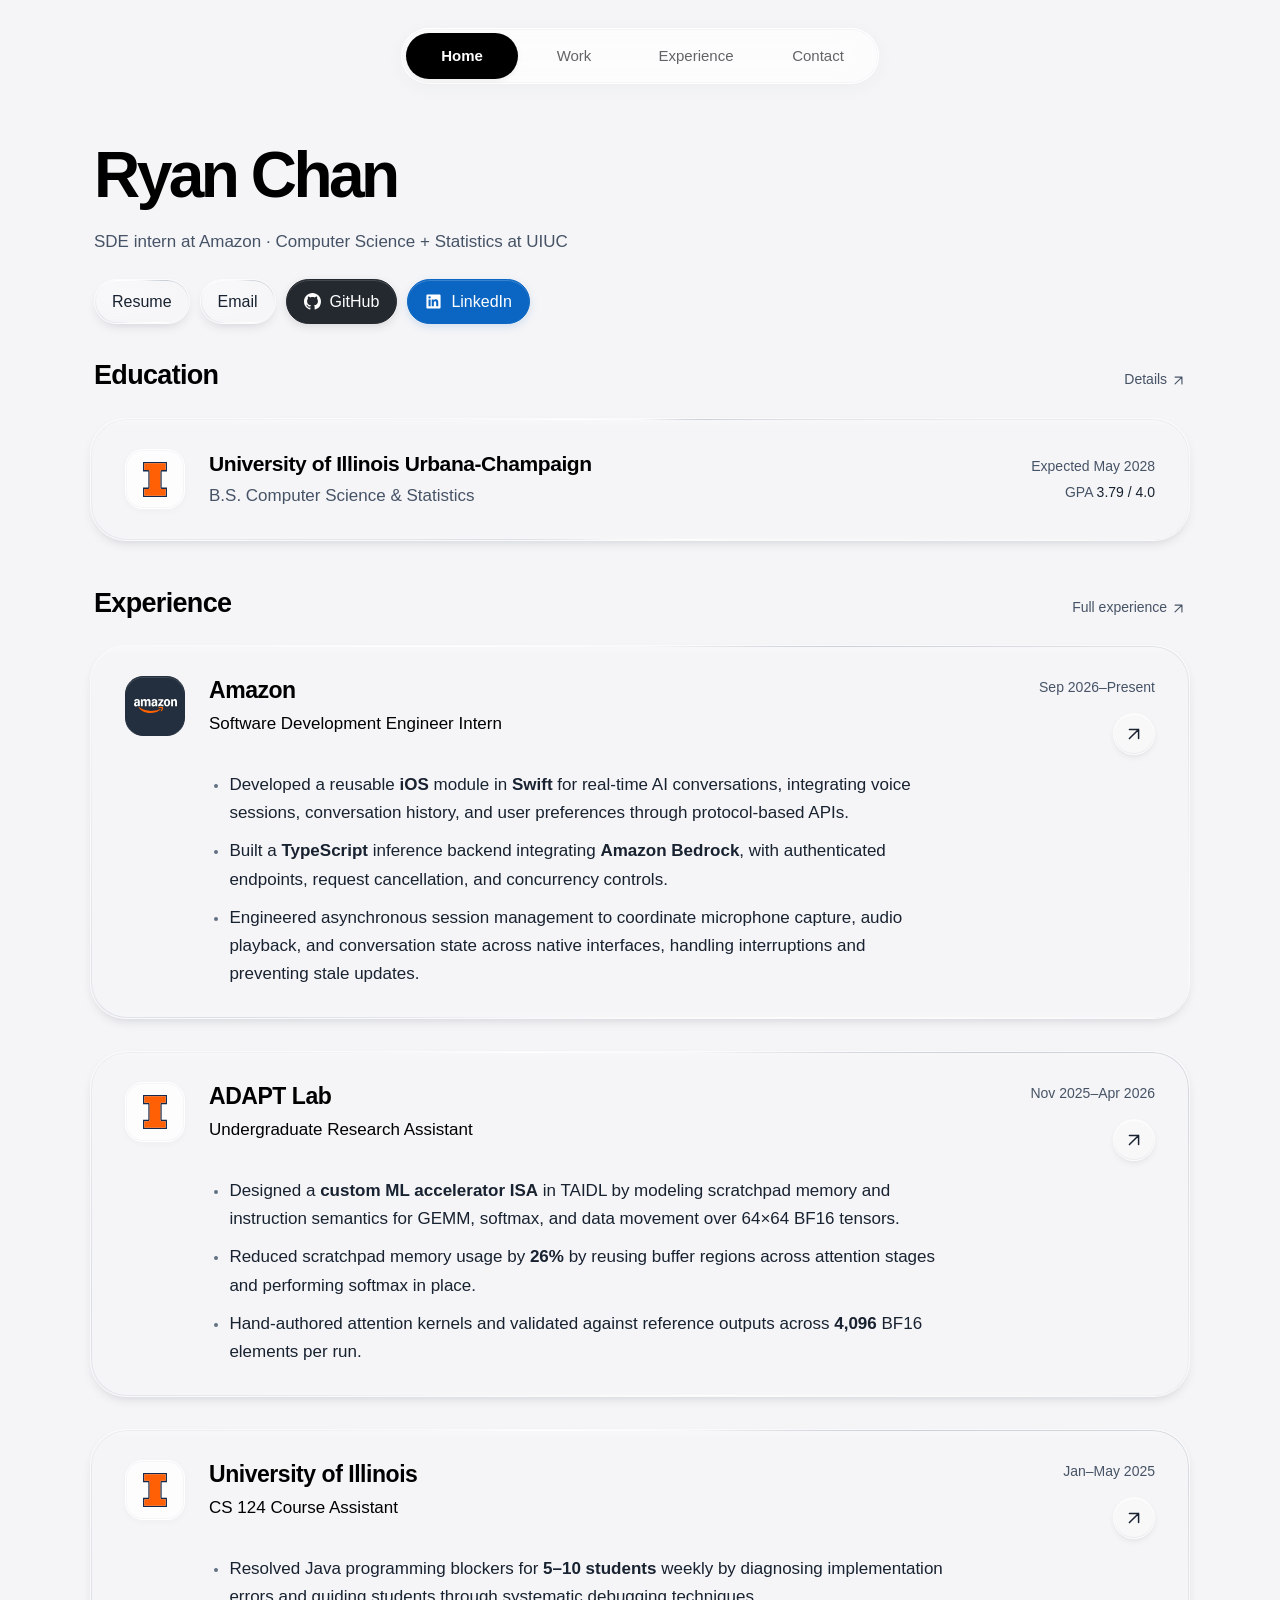
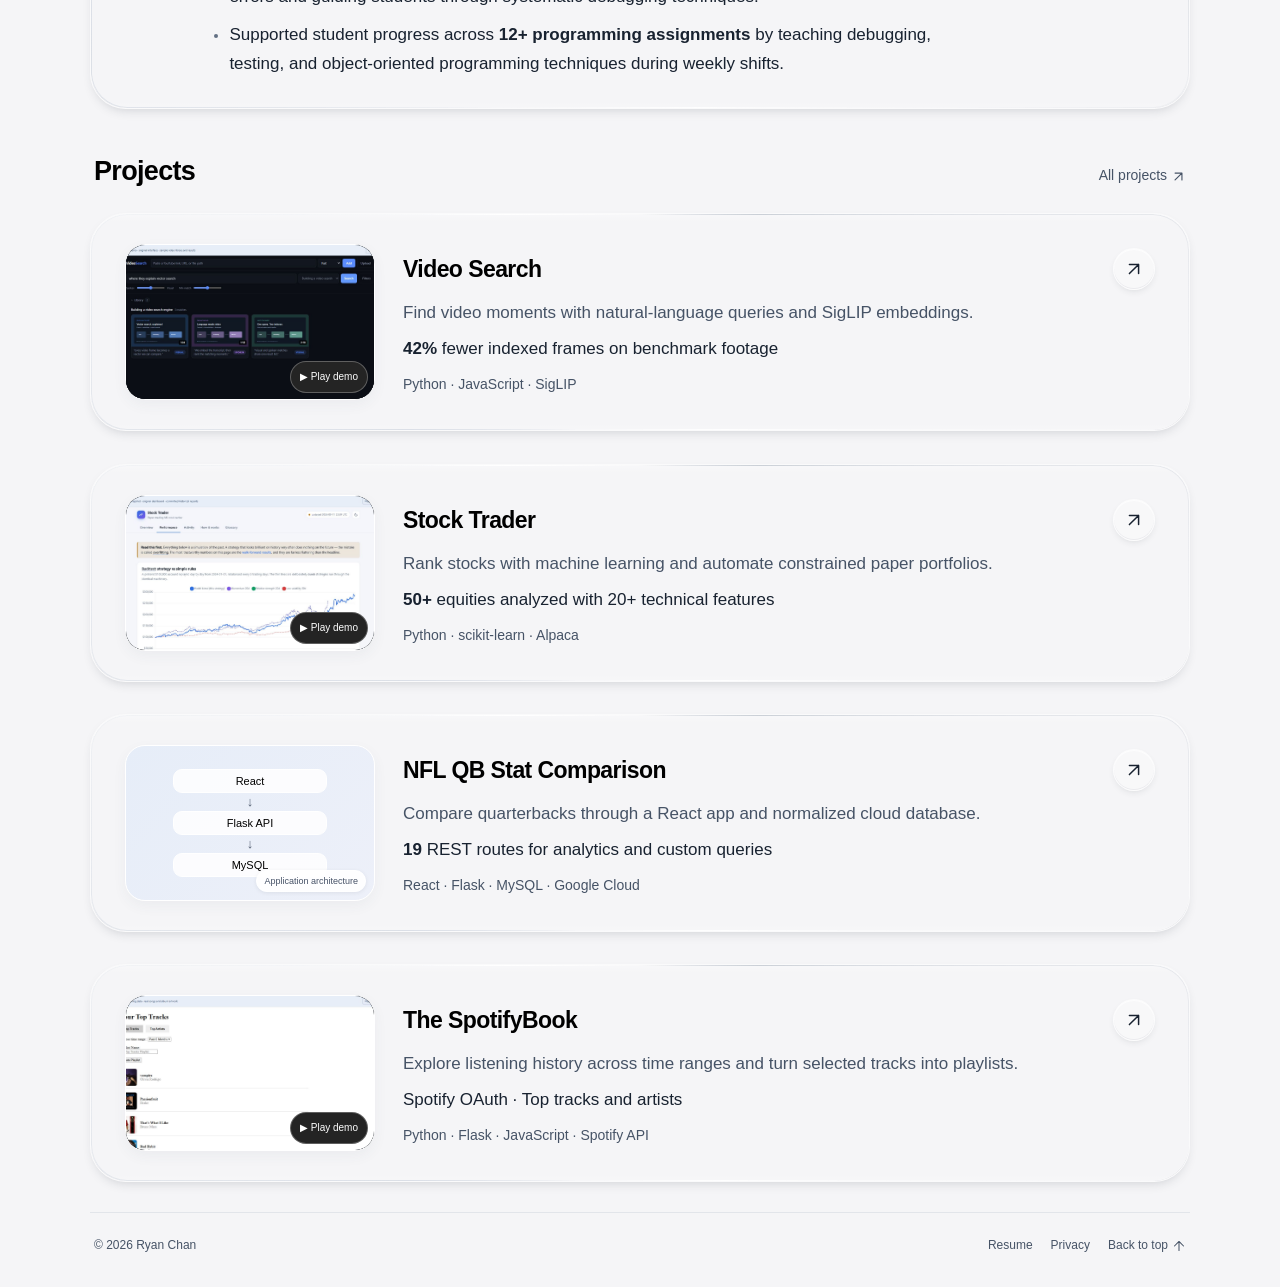
==== commit b2cd2ff0: "Use Apple's light neutral background tint" ====
--- a/index.html
+++ b/index.html
@@ -1,9 +1,9 @@
 <!doctype html>
 <html lang="en"><head><meta charset="utf-8"><meta name="viewport" content="width=device-width,initial-scale=1">
-<meta name="theme-color" content="#ffffff"><title>Ryan Chan — Portfolio</title><meta name="description" content="Software engineer studying CS and Statistics at UIUC. Swift iOS development, TypeScript APIs, machine learning, and systems research.">
+<meta name="theme-color" content="#f5f5f7"><title>Ryan Chan — Portfolio</title><meta name="description" content="Software engineer studying CS and Statistics at UIUC. Swift iOS development, TypeScript APIs, machine learning, and systems research.">
 <meta property="og:title" content="Ryan Chan — Portfolio"><meta property="og:description" content="Software engineer studying CS and Statistics at UIUC. Swift iOS development, TypeScript APIs, machine learning, and systems research."><meta property="og:type" content="website">
-<link rel="icon" href="assets/favicon.svg?v=20261116-white-static" type="image/svg+xml"><link rel="stylesheet" href="styles.css?v=20261116-white-static"><link rel="stylesheet" href="format.css?v=20261116-white-static"><link rel="stylesheet" href="glass.css?v=20261116-white-static"><link rel="stylesheet" href="preview-motion.css?v=20261116-white-static"><script src="site.js?v=20261116-white-static" defer></script><script src="assets/liquid-glass.js?v=20261116-white-static" defer></script><meta name="portfolio-release" content="20261116-white-static"><link rel="stylesheet" href="home.css?v=20261116-white-static"></head><body id="top" class="home-page">
-<a class="skip-link" href="#main">Skip to content</a><nav class="site-nav" aria-label="Main navigation"><span class="nav-glider" aria-hidden="true"><span class="nav-glider-labels"><span>Home</span><span>Work</span><span>Experience</span><span>Contact</span></span></span><a href="index.html?v=20261116-white-static" aria-current="page">Home</a><a href="work.html?v=20261116-white-static">Work</a><a href="experience.html?v=20261116-white-static">Experience</a><a href="contact.html?v=20261116-white-static">Contact</a></nav>
+<link rel="icon" href="assets/favicon.svg?v=20261116-apple-tint" type="image/svg+xml"><link rel="stylesheet" href="styles.css?v=20261116-apple-tint"><link rel="stylesheet" href="format.css?v=20261116-apple-tint"><link rel="stylesheet" href="glass.css?v=20261116-apple-tint"><link rel="stylesheet" href="preview-motion.css?v=20261116-apple-tint"><script src="site.js?v=20261116-apple-tint" defer></script><script src="assets/liquid-glass.js?v=20261116-apple-tint" defer></script><meta name="portfolio-release" content="20261116-apple-tint"><link rel="stylesheet" href="home.css?v=20261116-apple-tint"></head><body id="top" class="home-page">
+<a class="skip-link" href="#main">Skip to content</a><nav class="site-nav" aria-label="Main navigation"><span class="nav-glider" aria-hidden="true"><span class="nav-glider-labels"><span>Home</span><span>Work</span><span>Experience</span><span>Contact</span></span></span><a href="index.html?v=20261116-apple-tint" aria-current="page">Home</a><a href="work.html?v=20261116-apple-tint">Work</a><a href="experience.html?v=20261116-apple-tint">Experience</a><a href="contact.html?v=20261116-apple-tint">Contact</a></nav>
 <main id="main" class="home-layout" data-home>
   <header class="home-intro">
     <div class="home-intro-copy">
@@ -19,60 +19,60 @@
   </header>
 
   <section class="home-section home-education" aria-labelledby="home-education-heading">
-    <div class="home-section-heading"><h2 id="home-education-heading">Education</h2><a href="experience.html?v=20261116-white-static#education">Details <span class="home-arrow" aria-hidden="true"><svg class="arrow-icon" viewBox="0 0 24 24" aria-hidden="true"><path d="M6.5 17.5 17.5 6.5M6.5 6.5h11v11"/></svg></span></a></div>
+    <div class="home-section-heading"><h2 id="home-education-heading">Education</h2><a href="experience.html?v=20261116-apple-tint#education">Details <span class="home-arrow" aria-hidden="true"><svg class="arrow-icon" viewBox="0 0 24 24" aria-hidden="true"><path d="M6.5 17.5 17.5 6.5M6.5 6.5h11v11"/></svg></span></a></div>
     <div class="home-panel home-education-card">
-      <span class="home-company-logo"><img src="assets/uiuc.svg?v=20261116-white-static" alt="University of Illinois logo" width="24" height="35"></span>
+      <span class="home-company-logo"><img src="assets/uiuc.svg?v=20261116-apple-tint" alt="University of Illinois logo" width="24" height="35"></span>
       <div class="home-education-copy"><h3>University of Illinois Urbana-Champaign</h3><p>B.S. Computer Science &amp; Statistics</p></div>
       <div class="home-education-meta"><span>Expected May 2028</span><span>GPA <strong>3.79 / 4.0</strong></span></div>
     </div>
   </section>
 
   <section class="home-section home-experience" aria-labelledby="home-experience-heading">
-    <div class="home-section-heading"><h2 id="home-experience-heading">Experience</h2><a href="experience.html?v=20261116-white-static">Full experience <span class="home-arrow" aria-hidden="true"><svg class="arrow-icon" viewBox="0 0 24 24" aria-hidden="true"><path d="M6.5 17.5 17.5 6.5M6.5 6.5h11v11"/></svg></span></a></div>
+    <div class="home-section-heading"><h2 id="home-experience-heading">Experience</h2><a href="experience.html?v=20261116-apple-tint">Full experience <span class="home-arrow" aria-hidden="true"><svg class="arrow-icon" viewBox="0 0 24 24" aria-hidden="true"><path d="M6.5 17.5 17.5 6.5M6.5 6.5h11v11"/></svg></span></a></div>
     <div class="home-experience-grid">
       <article class="home-panel home-experience-card">
-        <span class="home-company-logo home-amazon"><img src="assets/amazon.svg?v=20261116-white-static" alt="Amazon logo" width="43" height="30"></span>
-        <div class="home-role-copy"><h3><a href="experience.html?v=20261116-white-static#amazon" data-track="experience-amazon">Amazon</a></h3><h4>Software Development Engineer Intern</h4></div>
-        <div class="home-row-meta"><span>Sep 2026–Present</span><a class="home-row-link" href="experience.html?v=20261116-white-static#amazon" aria-label="Read about Amazon experience" data-track="experience-amazon"><svg class="arrow-icon" viewBox="0 0 24 24" aria-hidden="true"><path d="M6.5 17.5 17.5 6.5M6.5 6.5h11v11"/></svg></a></div>
+        <span class="home-company-logo home-amazon"><img src="assets/amazon.svg?v=20261116-apple-tint" alt="Amazon logo" width="43" height="30"></span>
+        <div class="home-role-copy"><h3><a href="experience.html?v=20261116-apple-tint#amazon" data-track="experience-amazon">Amazon</a></h3><h4>Software Development Engineer Intern</h4></div>
+        <div class="home-row-meta"><span>Sep 2026–Present</span><a class="home-row-link" href="experience.html?v=20261116-apple-tint#amazon" aria-label="Read about Amazon experience" data-track="experience-amazon"><svg class="arrow-icon" viewBox="0 0 24 24" aria-hidden="true"><path d="M6.5 17.5 17.5 6.5M6.5 6.5h11v11"/></svg></a></div>
         <ul class="resume-bullets home-resume-bullets"><li>Developed a reusable <strong>iOS</strong> module in <strong>Swift</strong> for real-time AI conversations, integrating voice sessions, conversation history, and user preferences through protocol-based APIs.</li><li>Built a <strong>TypeScript</strong> inference backend integrating <strong>Amazon Bedrock</strong>, with authenticated endpoints, request cancellation, and concurrency controls.</li><li>Engineered asynchronous session management to coordinate microphone capture, audio playback, and conversation state across native interfaces, handling interruptions and preventing stale updates.</li></ul>
       </article>
       <article class="home-panel home-experience-card">
-        <span class="home-company-logo"><img src="assets/uiuc.svg?v=20261116-white-static" alt="University of Illinois logo" width="24" height="35"></span>
-        <div class="home-role-copy"><h3><a href="experience.html?v=20261116-white-static#adapt-lab" data-track="experience-research">ADAPT Lab</a></h3><h4>Undergraduate Research Assistant</h4></div>
-        <div class="home-row-meta"><span>Nov 2025–Apr 2026</span><a class="home-row-link" href="experience.html?v=20261116-white-static#adapt-lab" aria-label="Read about ADAPT Lab experience" data-track="experience-research"><svg class="arrow-icon" viewBox="0 0 24 24" aria-hidden="true"><path d="M6.5 17.5 17.5 6.5M6.5 6.5h11v11"/></svg></a></div>
+        <span class="home-company-logo"><img src="assets/uiuc.svg?v=20261116-apple-tint" alt="University of Illinois logo" width="24" height="35"></span>
+        <div class="home-role-copy"><h3><a href="experience.html?v=20261116-apple-tint#adapt-lab" data-track="experience-research">ADAPT Lab</a></h3><h4>Undergraduate Research Assistant</h4></div>
+        <div class="home-row-meta"><span>Nov 2025–Apr 2026</span><a class="home-row-link" href="experience.html?v=20261116-apple-tint#adapt-lab" aria-label="Read about ADAPT Lab experience" data-track="experience-research"><svg class="arrow-icon" viewBox="0 0 24 24" aria-hidden="true"><path d="M6.5 17.5 17.5 6.5M6.5 6.5h11v11"/></svg></a></div>
         <ul class="resume-bullets home-resume-bullets"><li>Designed a <strong>custom ML accelerator ISA</strong> in TAIDL by modeling scratchpad memory and instruction semantics for GEMM, softmax, and data movement over 64×64 BF16 tensors.</li><li>Reduced scratchpad memory usage by <strong>26%</strong> by reusing buffer regions across attention stages and performing softmax in place.</li><li>Hand-authored attention kernels and validated against reference outputs across <strong>4,096</strong> BF16 elements per run.</li></ul>
       </article>
       <article class="home-panel home-experience-card">
-        <span class="home-company-logo"><img src="assets/uiuc.svg?v=20261116-white-static" alt="University of Illinois logo" width="24" height="35"></span>
-        <div class="home-role-copy"><h3><a href="experience.html?v=20261116-white-static#course-assistant">University of Illinois</a></h3><h4>CS 124 Course Assistant</h4></div>
-        <div class="home-row-meta"><span>Jan–May 2025</span><a class="home-row-link" href="experience.html?v=20261116-white-static#course-assistant" aria-label="Read about University of Illinois experience"><svg class="arrow-icon" viewBox="0 0 24 24" aria-hidden="true"><path d="M6.5 17.5 17.5 6.5M6.5 6.5h11v11"/></svg></a></div>
+        <span class="home-company-logo"><img src="assets/uiuc.svg?v=20261116-apple-tint" alt="University of Illinois logo" width="24" height="35"></span>
+        <div class="home-role-copy"><h3><a href="experience.html?v=20261116-apple-tint#course-assistant">University of Illinois</a></h3><h4>CS 124 Course Assistant</h4></div>
+        <div class="home-row-meta"><span>Jan–May 2025</span><a class="home-row-link" href="experience.html?v=20261116-apple-tint#course-assistant" aria-label="Read about University of Illinois experience"><svg class="arrow-icon" viewBox="0 0 24 24" aria-hidden="true"><path d="M6.5 17.5 17.5 6.5M6.5 6.5h11v11"/></svg></a></div>
         <ul class="resume-bullets home-resume-bullets"><li>Resolved Java programming blockers for <strong>5–10 students</strong> weekly by diagnosing implementation errors and guiding students through systematic debugging techniques.</li><li>Supported student progress across <strong>12+ programming assignments</strong> by teaching debugging, testing, and object-oriented programming techniques during weekly shifts.</li></ul>
       </article>
     </div>
   </section>
 
   <section class="home-section home-projects" aria-labelledby="home-projects-heading">
-    <div class="home-section-heading"><h2 id="home-projects-heading">Projects</h2><a href="work.html?v=20261116-white-static">All projects <span class="home-arrow" aria-hidden="true"><svg class="arrow-icon" viewBox="0 0 24 24" aria-hidden="true"><path d="M6.5 17.5 17.5 6.5M6.5 6.5h11v11"/></svg></span></a></div>
+    <div class="home-section-heading"><h2 id="home-projects-heading">Projects</h2><a href="work.html?v=20261116-apple-tint">All projects <span class="home-arrow" aria-hidden="true"><svg class="arrow-icon" viewBox="0 0 24 24" aria-hidden="true"><path d="M6.5 17.5 17.5 6.5M6.5 6.5h11v11"/></svg></span></a></div>
     <div class="home-project-grid">
       <article class="home-panel home-project-card" data-hover-demo>
-        <div class="home-project-media" data-project-preview="video-search"><div class="demo-frame" data-demo><video muted loop playsinline preload="none" poster="assets/video-search.jpg?v=20261116-white-static" width="1280" height="720" aria-label="Video Search interface walkthrough" data-project="Video Search"><source data-src="assets/video-search.mp4?v=20261116-white-static" type="video/mp4">Your browser can display the still preview above.</video><div class="preview-motion motion-video-search" aria-hidden="true"><div class="motion-kicker">Video Search <span>Visual + spoken matches</span></div>
+        <div class="home-project-media" data-project-preview="video-search"><div class="demo-frame" data-demo><video muted loop playsinline preload="none" poster="assets/video-search.jpg?v=20261116-apple-tint" width="1280" height="720" aria-label="Video Search interface walkthrough" data-project="Video Search"><source data-src="assets/video-search.mp4?v=20261116-apple-tint" type="video/mp4">Your browser can display the still preview above.</video><div class="preview-motion motion-video-search" aria-hidden="true"><div class="motion-kicker">Video Search <span>Visual + spoken matches</span></div>
 <div class="motion-query"><svg viewBox="0 0 24 24"><circle cx="10" cy="10" r="6"/><path d="m15 15 5 5"/></svg><span>where they explain vector search</span><i></i></div>
 <div class="motion-matches"><div><span class="motion-thumbnail">01</span><strong>Vector search</strong><small>00:12 · Visual match</small></div><div><span class="motion-thumbnail">02</span><strong>Embeddings</strong><small>00:34 · Spoken match</small></div><div><span class="motion-thumbnail">03</span><strong>Nearest matches</strong><small>01:08 · Visual match</small></div></div><div class="motion-scan"></div><span class="motion-sample">Illustrative preview</span></div><button class="demo-toggle" type="button" aria-label="Play Video Search demo" aria-pressed="false">▶ Play demo</button></div></div>
-        <div class="home-project-copy"><h3><a href="projects/video-search.html?v=20261116-white-static" data-track="project-video-search">Video Search <span class="home-arrow" aria-hidden="true"><svg class="arrow-icon" viewBox="0 0 24 24" aria-hidden="true"><path d="M6.5 17.5 17.5 6.5M6.5 6.5h11v11"/></svg></span></a></h3><p>Find video moments with natural-language queries and SigLIP embeddings.</p><p class="home-project-result"><strong>42%</strong> fewer indexed frames on benchmark footage</p><span class="home-stack">Python · JavaScript · SigLIP</span></div>
+        <div class="home-project-copy"><h3><a href="projects/video-search.html?v=20261116-apple-tint" data-track="project-video-search">Video Search <span class="home-arrow" aria-hidden="true"><svg class="arrow-icon" viewBox="0 0 24 24" aria-hidden="true"><path d="M6.5 17.5 17.5 6.5M6.5 6.5h11v11"/></svg></span></a></h3><p>Find video moments with natural-language queries and SigLIP embeddings.</p><p class="home-project-result"><strong>42%</strong> fewer indexed frames on benchmark footage</p><span class="home-stack">Python · JavaScript · SigLIP</span></div>
       </article>
       <article class="home-panel home-project-card" data-hover-demo>
-        <div class="home-project-media" data-project-preview="stock-trader"><div class="demo-frame" data-demo><video muted loop playsinline preload="none" poster="assets/stock-trader.jpg?v=20261116-white-static" width="1280" height="720" aria-label="Stock Trader interface walkthrough" data-project="Stock Trader"><source data-src="assets/stock-trader.mp4?v=20261116-white-static" type="video/mp4">Your browser can display the still preview above.</video><div class="preview-motion motion-stock-trader" aria-hidden="true"><div class="motion-kicker">Stock Trader <span>Research preview</span></div>
+        <div class="home-project-media" data-project-preview="stock-trader"><div class="demo-frame" data-demo><video muted loop playsinline preload="none" poster="assets/stock-trader.jpg?v=20261116-apple-tint" width="1280" height="720" aria-label="Stock Trader interface walkthrough" data-project="Stock Trader"><source data-src="assets/stock-trader.mp4?v=20261116-apple-tint" type="video/mp4">Your browser can display the still preview above.</video><div class="preview-motion motion-stock-trader" aria-hidden="true"><div class="motion-kicker">Stock Trader <span>Research preview</span></div>
 <svg class="motion-chart" viewBox="0 0 480 160" fill="none"><path class="motion-grid" d="M8 24H472M8 64H472M8 104H472M8 144H472"/><path class="motion-trace" pathLength="1" d="M8 132 40 119 70 125 104 90 139 106 169 75 202 94 232 64 263 78 298 44 330 59 367 27 400 38 438 13 472 20"/><circle class="motion-chart-point" cx="472" cy="20" r="5"/></svg>
 <div class="motion-allocations"><span><i></i>Rank</span><span><i></i>Allocate</span><span><i></i>Review</span></div><span class="motion-sample">Illustrative preview</span></div><button class="demo-toggle" type="button" aria-label="Play Stock Trader demo" aria-pressed="false">▶ Play demo</button></div></div>
-        <div class="home-project-copy"><h3><a href="projects/stock-trader.html?v=20261116-white-static" data-track="project-stock-trader">Stock Trader <span class="home-arrow" aria-hidden="true"><svg class="arrow-icon" viewBox="0 0 24 24" aria-hidden="true"><path d="M6.5 17.5 17.5 6.5M6.5 6.5h11v11"/></svg></span></a></h3><p>Rank stocks with machine learning and automate constrained paper portfolios.</p><p class="home-project-result"><strong>50+</strong> equities analyzed with 20+ technical features</p><span class="home-stack">Python · scikit-learn · Alpaca</span></div>
+        <div class="home-project-copy"><h3><a href="projects/stock-trader.html?v=20261116-apple-tint" data-track="project-stock-trader">Stock Trader <span class="home-arrow" aria-hidden="true"><svg class="arrow-icon" viewBox="0 0 24 24" aria-hidden="true"><path d="M6.5 17.5 17.5 6.5M6.5 6.5h11v11"/></svg></span></a></h3><p>Rank stocks with machine learning and automate constrained paper portfolios.</p><p class="home-project-result"><strong>50+</strong> equities analyzed with 20+ technical features</p><span class="home-stack">Python · scikit-learn · Alpaca</span></div>
       </article>
       <article class="home-panel home-project-card">
-        <a class="home-project-cover home-architecture-cover" href="projects/nfl-qb-analytics.html?v=20261116-white-static" data-track="project-nfl" aria-label="View NFL QB Stat Comparison project"><div class="home-architecture" aria-label="React interface connects to Flask API and MySQL database"><strong>React</strong><span aria-hidden="true">↓</span><strong>Flask API</strong><span aria-hidden="true">↓</span><strong>MySQL</strong></div><span>Application architecture</span></a>
-        <div class="home-project-copy"><h3><a href="projects/nfl-qb-analytics.html?v=20261116-white-static" data-track="project-nfl">NFL QB Stat Comparison <span class="home-arrow" aria-hidden="true"><svg class="arrow-icon" viewBox="0 0 24 24" aria-hidden="true"><path d="M6.5 17.5 17.5 6.5M6.5 6.5h11v11"/></svg></span></a></h3><p>Compare quarterbacks through a React app and normalized cloud database.</p><p class="home-project-result"><strong>19</strong> REST routes for analytics and custom queries</p><span class="home-stack">React · Flask · MySQL · Google Cloud</span></div>
+        <a class="home-project-cover home-architecture-cover" href="projects/nfl-qb-analytics.html?v=20261116-apple-tint" data-track="project-nfl" aria-label="View NFL QB Stat Comparison project"><div class="home-architecture" aria-label="React interface connects to Flask API and MySQL database"><strong>React</strong><span aria-hidden="true">↓</span><strong>Flask API</strong><span aria-hidden="true">↓</span><strong>MySQL</strong></div><span>Application architecture</span></a>
+        <div class="home-project-copy"><h3><a href="projects/nfl-qb-analytics.html?v=20261116-apple-tint" data-track="project-nfl">NFL QB Stat Comparison <span class="home-arrow" aria-hidden="true"><svg class="arrow-icon" viewBox="0 0 24 24" aria-hidden="true"><path d="M6.5 17.5 17.5 6.5M6.5 6.5h11v11"/></svg></span></a></h3><p>Compare quarterbacks through a React app and normalized cloud database.</p><p class="home-project-result"><strong>19</strong> REST routes for analytics and custom queries</p><span class="home-stack">React · Flask · MySQL · Google Cloud</span></div>
       </article>
       <article class="home-panel home-project-card" data-hover-demo>
-        <div class="home-project-media" data-project-preview="spotifybook"><div class="demo-frame" data-demo><video muted loop playsinline preload="none" poster="assets/spotifybook.jpg?v=20261116-white-static" width="1280" height="720" aria-label="The SpotifyBook interface walkthrough" data-project="The SpotifyBook"><source data-src="assets/spotifybook.mp4?v=20261116-white-static" type="video/mp4">Your browser can display the still preview above.</video><div class="preview-motion motion-spotifybook" aria-hidden="true"><div class="motion-kicker">The SpotifyBook <span>Your Top Tracks</span></div><div class="motion-track-window"><div class="motion-track-list"><div class="motion-track"><img src="assets/spotify-cover-0.jpg?v=20261116-white-static" alt="" width="48" height="48" loading="lazy"><span><strong>vampire</strong><small>Olivia Rodrigo</small></span><span class="motion-equalizer"><i></i><i></i><i></i><i></i></span></div><div class="motion-track"><img src="assets/spotify-cover-1.jpg?v=20261116-white-static" alt="" width="48" height="48" loading="lazy"><span><strong>Passionfruit</strong><small>Drake</small></span><span class="motion-equalizer"><i></i><i></i><i></i><i></i></span></div><div class="motion-track"><img src="assets/spotify-cover-2.jpg?v=20261116-white-static" alt="" width="48" height="48" loading="lazy"><span><strong>That’s What I Like</strong><small>Bruno Mars</small></span><span class="motion-equalizer"><i></i><i></i><i></i><i></i></span></div><div class="motion-track"><img src="assets/spotify-cover-3.jpg?v=20261116-white-static" alt="" width="48" height="48" loading="lazy"><span><strong>Bad Habit</strong><small>Steve Lacy</small></span><span class="motion-equalizer"><i></i><i></i><i></i><i></i></span></div><div class="motion-track"><img src="assets/spotify-cover-4.jpg?v=20261116-white-static" alt="" width="48" height="48" loading="lazy"><span><strong>Fly Me to the Moon</strong><small>Frank Sinatra</small></span><span class="motion-equalizer"><i></i><i></i><i></i><i></i></span></div></div></div><span class="motion-sample">Illustrative preview</span></div><button class="demo-toggle" type="button" aria-label="Play The SpotifyBook demo" aria-pressed="false">▶ Play demo</button></div></div>
-        <div class="home-project-copy"><h3><a href="projects/spotifybook.html?v=20261116-white-static" data-track="project-spotifybook">The SpotifyBook <span class="home-arrow" aria-hidden="true"><svg class="arrow-icon" viewBox="0 0 24 24" aria-hidden="true"><path d="M6.5 17.5 17.5 6.5M6.5 6.5h11v11"/></svg></span></a></h3><p>Explore listening history across time ranges and turn selected tracks into playlists.</p><p class="home-project-result">Spotify OAuth · Top tracks and artists</p><span class="home-stack">Python · Flask · JavaScript · Spotify API</span></div>
+        <div class="home-project-media" data-project-preview="spotifybook"><div class="demo-frame" data-demo><video muted loop playsinline preload="none" poster="assets/spotifybook.jpg?v=20261116-apple-tint" width="1280" height="720" aria-label="The SpotifyBook interface walkthrough" data-project="The SpotifyBook"><source data-src="assets/spotifybook.mp4?v=20261116-apple-tint" type="video/mp4">Your browser can display the still preview above.</video><div class="preview-motion motion-spotifybook" aria-hidden="true"><div class="motion-kicker">The SpotifyBook <span>Your Top Tracks</span></div><div class="motion-track-window"><div class="motion-track-list"><div class="motion-track"><img src="assets/spotify-cover-0.jpg?v=20261116-apple-tint" alt="" width="48" height="48" loading="lazy"><span><strong>vampire</strong><small>Olivia Rodrigo</small></span><span class="motion-equalizer"><i></i><i></i><i></i><i></i></span></div><div class="motion-track"><img src="assets/spotify-cover-1.jpg?v=20261116-apple-tint" alt="" width="48" height="48" loading="lazy"><span><strong>Passionfruit</strong><small>Drake</small></span><span class="motion-equalizer"><i></i><i></i><i></i><i></i></span></div><div class="motion-track"><img src="assets/spotify-cover-2.jpg?v=20261116-apple-tint" alt="" width="48" height="48" loading="lazy"><span><strong>That’s What I Like</strong><small>Bruno Mars</small></span><span class="motion-equalizer"><i></i><i></i><i></i><i></i></span></div><div class="motion-track"><img src="assets/spotify-cover-3.jpg?v=20261116-apple-tint" alt="" width="48" height="48" loading="lazy"><span><strong>Bad Habit</strong><small>Steve Lacy</small></span><span class="motion-equalizer"><i></i><i></i><i></i><i></i></span></div><div class="motion-track"><img src="assets/spotify-cover-4.jpg?v=20261116-apple-tint" alt="" width="48" height="48" loading="lazy"><span><strong>Fly Me to the Moon</strong><small>Frank Sinatra</small></span><span class="motion-equalizer"><i></i><i></i><i></i><i></i></span></div></div></div><span class="motion-sample">Illustrative preview</span></div><button class="demo-toggle" type="button" aria-label="Play The SpotifyBook demo" aria-pressed="false">▶ Play demo</button></div></div>
+        <div class="home-project-copy"><h3><a href="projects/spotifybook.html?v=20261116-apple-tint" data-track="project-spotifybook">The SpotifyBook <span class="home-arrow" aria-hidden="true"><svg class="arrow-icon" viewBox="0 0 24 24" aria-hidden="true"><path d="M6.5 17.5 17.5 6.5M6.5 6.5h11v11"/></svg></span></a></h3><p>Explore listening history across time ranges and turn selected tracks into playlists.</p><p class="home-project-result">Spotify OAuth · Top tracks and artists</p><span class="home-stack">Python · Flask · JavaScript · Spotify API</span></div>
       </article>
     </div>
   </section>
--- a/home.css
+++ b/home.css
@@ -7,7 +7,7 @@
   --blue: #41689e;
   --blue-deep: #2f5080;
   /* The page and every lens use the same document-aligned backdrop. */
-  --glass-scene-color: #fff;
+  --glass-scene-color: #f5f5f7;
   --glass-scene-image: none;
   --glass-scene-size: auto;
   background-color: var(--glass-scene-color);
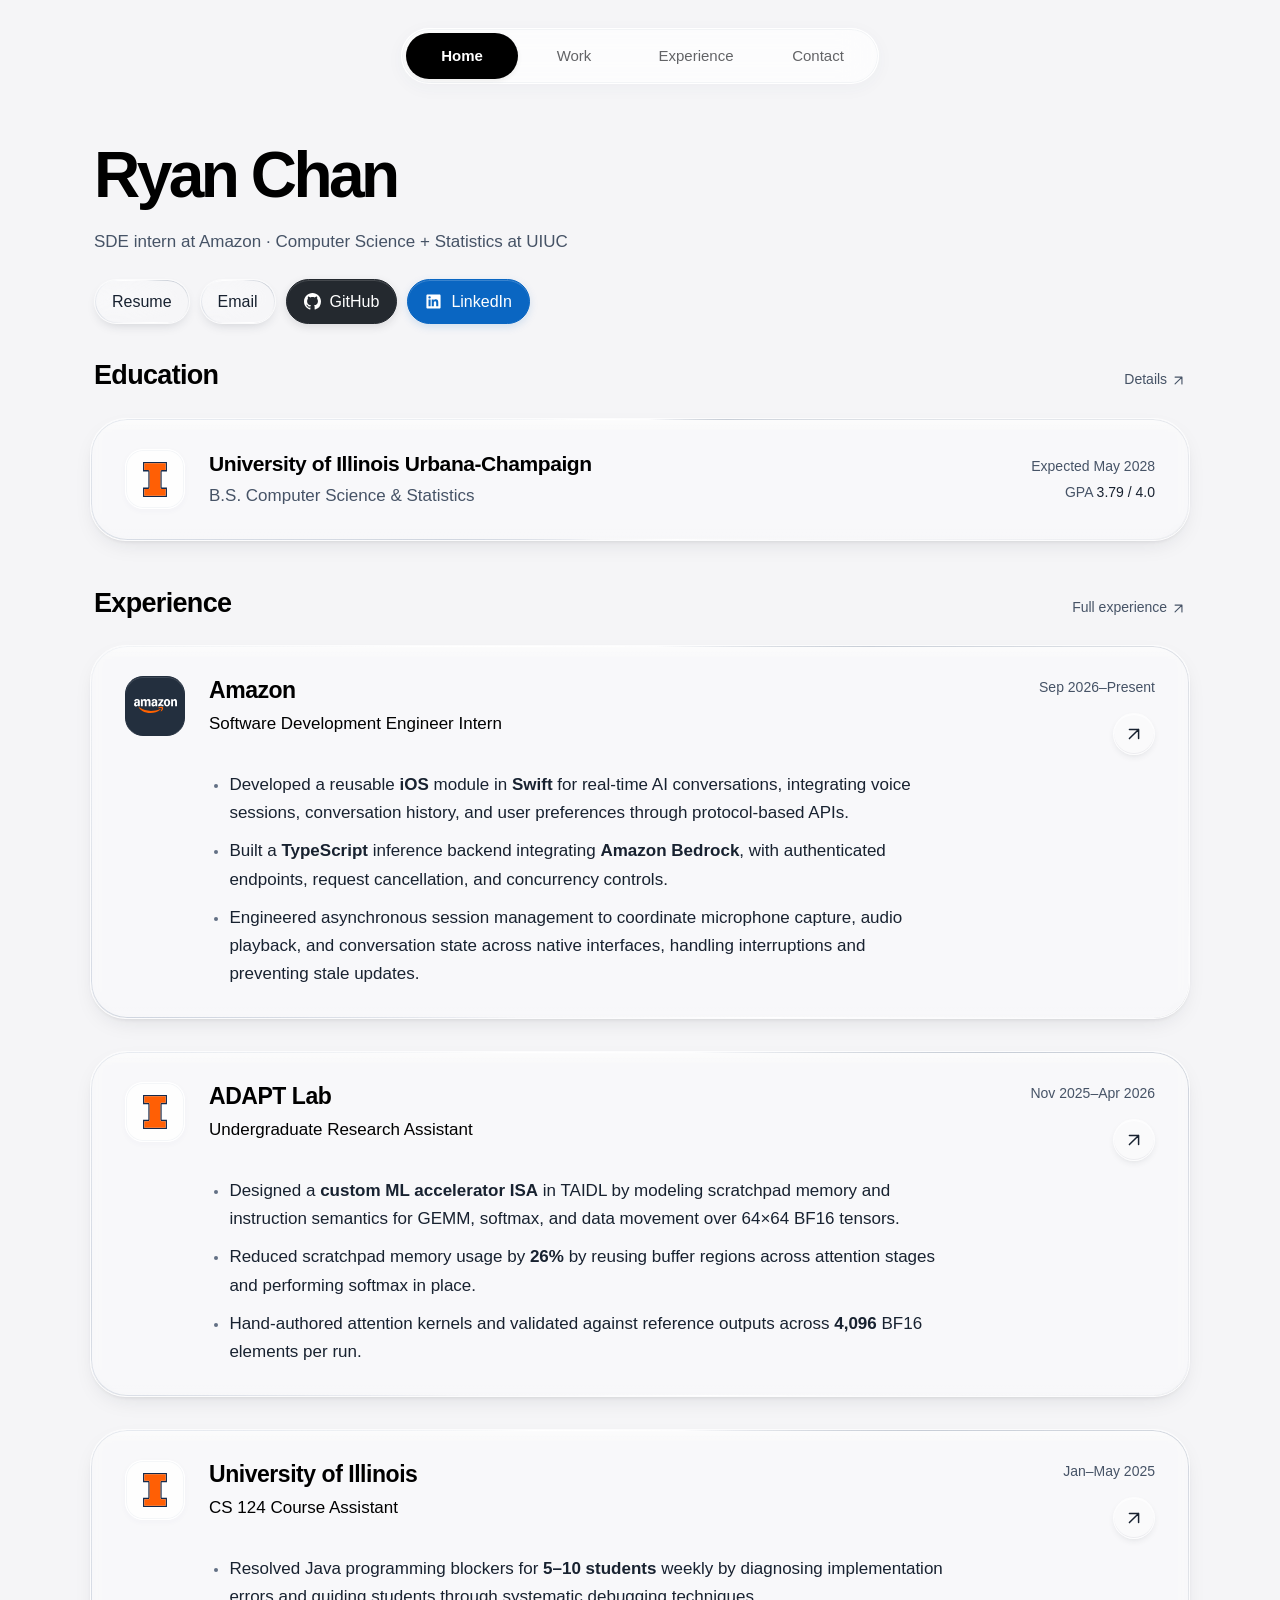
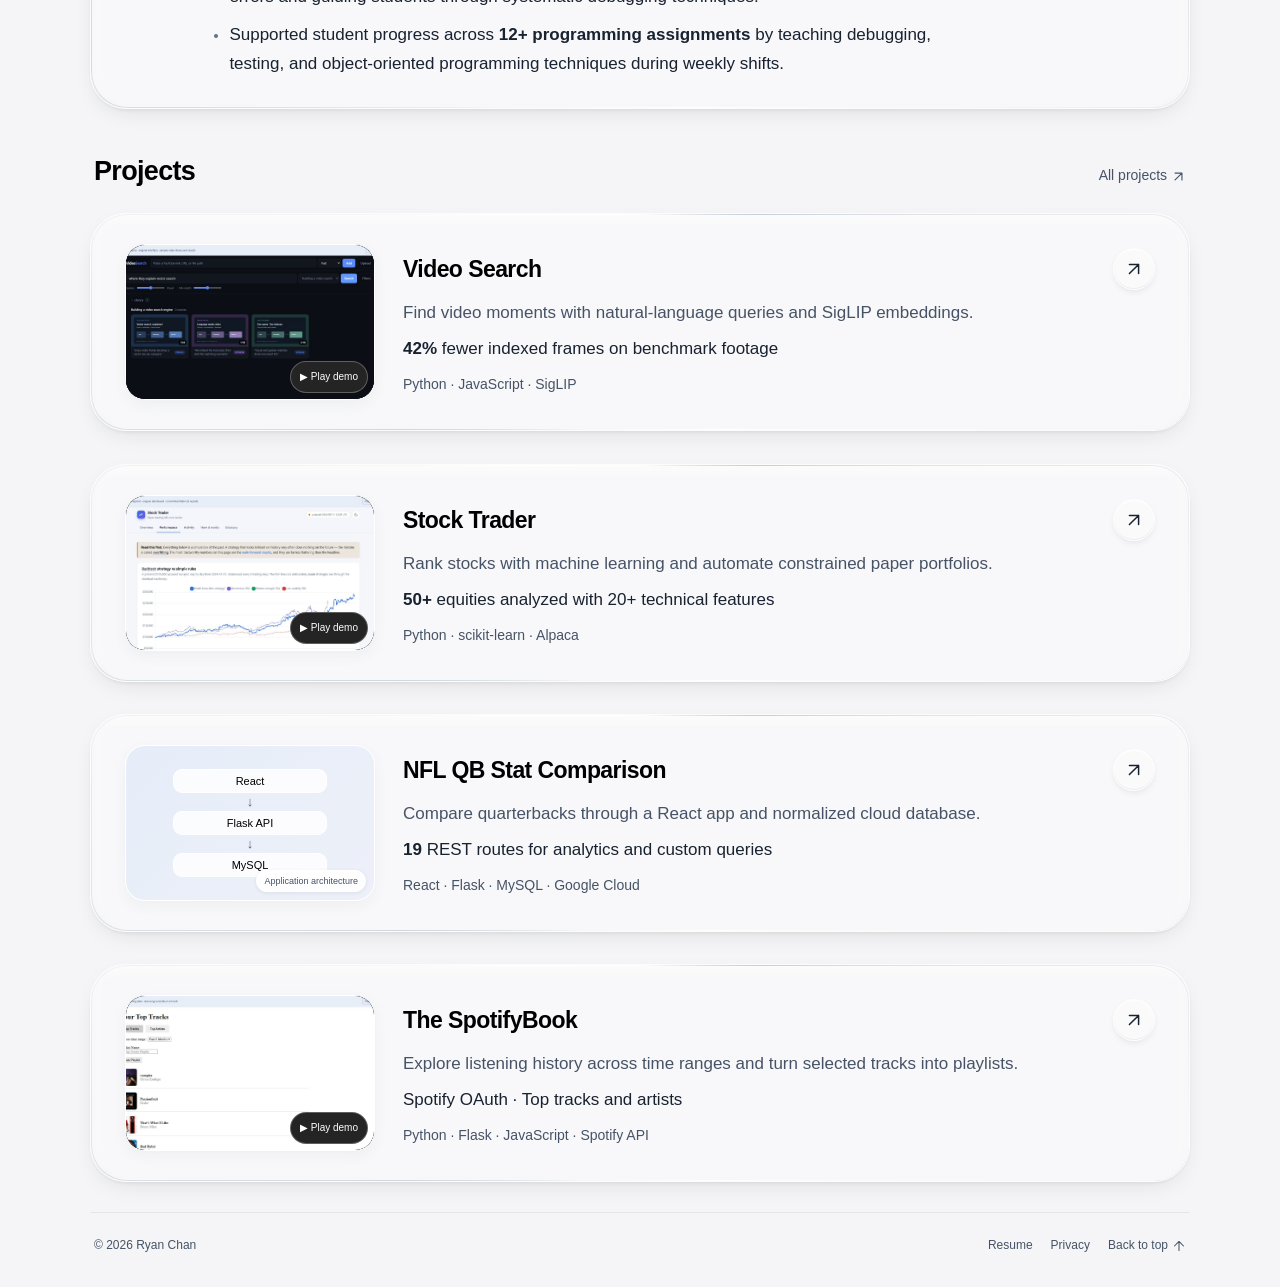
==== commit e341d3be: "Give homepage cards a lightly frosted glass finish" ====
--- a/index.html
+++ b/index.html
@@ -2,8 +2,8 @@
 <html lang="en"><head><meta charset="utf-8"><meta name="viewport" content="width=device-width,initial-scale=1">
 <meta name="theme-color" content="#f5f5f7"><title>Ryan Chan — Portfolio</title><meta name="description" content="Software engineer studying CS and Statistics at UIUC. Swift iOS development, TypeScript APIs, machine learning, and systems research.">
 <meta property="og:title" content="Ryan Chan — Portfolio"><meta property="og:description" content="Software engineer studying CS and Statistics at UIUC. Swift iOS development, TypeScript APIs, machine learning, and systems research."><meta property="og:type" content="website">
-<link rel="icon" href="assets/favicon.svg?v=20261116-apple-tint" type="image/svg+xml"><link rel="stylesheet" href="styles.css?v=20261116-apple-tint"><link rel="stylesheet" href="format.css?v=20261116-apple-tint"><link rel="stylesheet" href="glass.css?v=20261116-apple-tint"><link rel="stylesheet" href="preview-motion.css?v=20261116-apple-tint"><script src="site.js?v=20261116-apple-tint" defer></script><script src="assets/liquid-glass.js?v=20261116-apple-tint" defer></script><meta name="portfolio-release" content="20261116-apple-tint"><link rel="stylesheet" href="home.css?v=20261116-apple-tint"></head><body id="top" class="home-page">
-<a class="skip-link" href="#main">Skip to content</a><nav class="site-nav" aria-label="Main navigation"><span class="nav-glider" aria-hidden="true"><span class="nav-glider-labels"><span>Home</span><span>Work</span><span>Experience</span><span>Contact</span></span></span><a href="index.html?v=20261116-apple-tint" aria-current="page">Home</a><a href="work.html?v=20261116-apple-tint">Work</a><a href="experience.html?v=20261116-apple-tint">Experience</a><a href="contact.html?v=20261116-apple-tint">Contact</a></nav>
+<link rel="icon" href="assets/favicon.svg?v=20261116-soft-frost" type="image/svg+xml"><link rel="stylesheet" href="styles.css?v=20261116-soft-frost"><link rel="stylesheet" href="format.css?v=20261116-soft-frost"><link rel="stylesheet" href="glass.css?v=20261116-soft-frost"><link rel="stylesheet" href="preview-motion.css?v=20261116-soft-frost"><script src="site.js?v=20261116-soft-frost" defer></script><script src="assets/liquid-glass.js?v=20261116-soft-frost" defer></script><meta name="portfolio-release" content="20261116-soft-frost"><link rel="stylesheet" href="home.css?v=20261116-soft-frost"></head><body id="top" class="home-page">
+<a class="skip-link" href="#main">Skip to content</a><nav class="site-nav" aria-label="Main navigation"><span class="nav-glider" aria-hidden="true"><span class="nav-glider-labels"><span>Home</span><span>Work</span><span>Experience</span><span>Contact</span></span></span><a href="index.html?v=20261116-soft-frost" aria-current="page">Home</a><a href="work.html?v=20261116-soft-frost">Work</a><a href="experience.html?v=20261116-soft-frost">Experience</a><a href="contact.html?v=20261116-soft-frost">Contact</a></nav>
 <main id="main" class="home-layout" data-home>
   <header class="home-intro">
     <div class="home-intro-copy">
@@ -19,60 +19,60 @@
   </header>
 
   <section class="home-section home-education" aria-labelledby="home-education-heading">
-    <div class="home-section-heading"><h2 id="home-education-heading">Education</h2><a href="experience.html?v=20261116-apple-tint#education">Details <span class="home-arrow" aria-hidden="true"><svg class="arrow-icon" viewBox="0 0 24 24" aria-hidden="true"><path d="M6.5 17.5 17.5 6.5M6.5 6.5h11v11"/></svg></span></a></div>
+    <div class="home-section-heading"><h2 id="home-education-heading">Education</h2><a href="experience.html?v=20261116-soft-frost#education">Details <span class="home-arrow" aria-hidden="true"><svg class="arrow-icon" viewBox="0 0 24 24" aria-hidden="true"><path d="M6.5 17.5 17.5 6.5M6.5 6.5h11v11"/></svg></span></a></div>
     <div class="home-panel home-education-card">
-      <span class="home-company-logo"><img src="assets/uiuc.svg?v=20261116-apple-tint" alt="University of Illinois logo" width="24" height="35"></span>
+      <span class="home-company-logo"><img src="assets/uiuc.svg?v=20261116-soft-frost" alt="University of Illinois logo" width="24" height="35"></span>
       <div class="home-education-copy"><h3>University of Illinois Urbana-Champaign</h3><p>B.S. Computer Science &amp; Statistics</p></div>
       <div class="home-education-meta"><span>Expected May 2028</span><span>GPA <strong>3.79 / 4.0</strong></span></div>
     </div>
   </section>
 
   <section class="home-section home-experience" aria-labelledby="home-experience-heading">
-    <div class="home-section-heading"><h2 id="home-experience-heading">Experience</h2><a href="experience.html?v=20261116-apple-tint">Full experience <span class="home-arrow" aria-hidden="true"><svg class="arrow-icon" viewBox="0 0 24 24" aria-hidden="true"><path d="M6.5 17.5 17.5 6.5M6.5 6.5h11v11"/></svg></span></a></div>
+    <div class="home-section-heading"><h2 id="home-experience-heading">Experience</h2><a href="experience.html?v=20261116-soft-frost">Full experience <span class="home-arrow" aria-hidden="true"><svg class="arrow-icon" viewBox="0 0 24 24" aria-hidden="true"><path d="M6.5 17.5 17.5 6.5M6.5 6.5h11v11"/></svg></span></a></div>
     <div class="home-experience-grid">
       <article class="home-panel home-experience-card">
-        <span class="home-company-logo home-amazon"><img src="assets/amazon.svg?v=20261116-apple-tint" alt="Amazon logo" width="43" height="30"></span>
-        <div class="home-role-copy"><h3><a href="experience.html?v=20261116-apple-tint#amazon" data-track="experience-amazon">Amazon</a></h3><h4>Software Development Engineer Intern</h4></div>
-        <div class="home-row-meta"><span>Sep 2026–Present</span><a class="home-row-link" href="experience.html?v=20261116-apple-tint#amazon" aria-label="Read about Amazon experience" data-track="experience-amazon"><svg class="arrow-icon" viewBox="0 0 24 24" aria-hidden="true"><path d="M6.5 17.5 17.5 6.5M6.5 6.5h11v11"/></svg></a></div>
+        <span class="home-company-logo home-amazon"><img src="assets/amazon.svg?v=20261116-soft-frost" alt="Amazon logo" width="43" height="30"></span>
+        <div class="home-role-copy"><h3><a href="experience.html?v=20261116-soft-frost#amazon" data-track="experience-amazon">Amazon</a></h3><h4>Software Development Engineer Intern</h4></div>
+        <div class="home-row-meta"><span>Sep 2026–Present</span><a class="home-row-link" href="experience.html?v=20261116-soft-frost#amazon" aria-label="Read about Amazon experience" data-track="experience-amazon"><svg class="arrow-icon" viewBox="0 0 24 24" aria-hidden="true"><path d="M6.5 17.5 17.5 6.5M6.5 6.5h11v11"/></svg></a></div>
         <ul class="resume-bullets home-resume-bullets"><li>Developed a reusable <strong>iOS</strong> module in <strong>Swift</strong> for real-time AI conversations, integrating voice sessions, conversation history, and user preferences through protocol-based APIs.</li><li>Built a <strong>TypeScript</strong> inference backend integrating <strong>Amazon Bedrock</strong>, with authenticated endpoints, request cancellation, and concurrency controls.</li><li>Engineered asynchronous session management to coordinate microphone capture, audio playback, and conversation state across native interfaces, handling interruptions and preventing stale updates.</li></ul>
       </article>
       <article class="home-panel home-experience-card">
-        <span class="home-company-logo"><img src="assets/uiuc.svg?v=20261116-apple-tint" alt="University of Illinois logo" width="24" height="35"></span>
-        <div class="home-role-copy"><h3><a href="experience.html?v=20261116-apple-tint#adapt-lab" data-track="experience-research">ADAPT Lab</a></h3><h4>Undergraduate Research Assistant</h4></div>
-        <div class="home-row-meta"><span>Nov 2025–Apr 2026</span><a class="home-row-link" href="experience.html?v=20261116-apple-tint#adapt-lab" aria-label="Read about ADAPT Lab experience" data-track="experience-research"><svg class="arrow-icon" viewBox="0 0 24 24" aria-hidden="true"><path d="M6.5 17.5 17.5 6.5M6.5 6.5h11v11"/></svg></a></div>
+        <span class="home-company-logo"><img src="assets/uiuc.svg?v=20261116-soft-frost" alt="University of Illinois logo" width="24" height="35"></span>
+        <div class="home-role-copy"><h3><a href="experience.html?v=20261116-soft-frost#adapt-lab" data-track="experience-research">ADAPT Lab</a></h3><h4>Undergraduate Research Assistant</h4></div>
+        <div class="home-row-meta"><span>Nov 2025–Apr 2026</span><a class="home-row-link" href="experience.html?v=20261116-soft-frost#adapt-lab" aria-label="Read about ADAPT Lab experience" data-track="experience-research"><svg class="arrow-icon" viewBox="0 0 24 24" aria-hidden="true"><path d="M6.5 17.5 17.5 6.5M6.5 6.5h11v11"/></svg></a></div>
         <ul class="resume-bullets home-resume-bullets"><li>Designed a <strong>custom ML accelerator ISA</strong> in TAIDL by modeling scratchpad memory and instruction semantics for GEMM, softmax, and data movement over 64×64 BF16 tensors.</li><li>Reduced scratchpad memory usage by <strong>26%</strong> by reusing buffer regions across attention stages and performing softmax in place.</li><li>Hand-authored attention kernels and validated against reference outputs across <strong>4,096</strong> BF16 elements per run.</li></ul>
       </article>
       <article class="home-panel home-experience-card">
-        <span class="home-company-logo"><img src="assets/uiuc.svg?v=20261116-apple-tint" alt="University of Illinois logo" width="24" height="35"></span>
-        <div class="home-role-copy"><h3><a href="experience.html?v=20261116-apple-tint#course-assistant">University of Illinois</a></h3><h4>CS 124 Course Assistant</h4></div>
-        <div class="home-row-meta"><span>Jan–May 2025</span><a class="home-row-link" href="experience.html?v=20261116-apple-tint#course-assistant" aria-label="Read about University of Illinois experience"><svg class="arrow-icon" viewBox="0 0 24 24" aria-hidden="true"><path d="M6.5 17.5 17.5 6.5M6.5 6.5h11v11"/></svg></a></div>
+        <span class="home-company-logo"><img src="assets/uiuc.svg?v=20261116-soft-frost" alt="University of Illinois logo" width="24" height="35"></span>
+        <div class="home-role-copy"><h3><a href="experience.html?v=20261116-soft-frost#course-assistant">University of Illinois</a></h3><h4>CS 124 Course Assistant</h4></div>
+        <div class="home-row-meta"><span>Jan–May 2025</span><a class="home-row-link" href="experience.html?v=20261116-soft-frost#course-assistant" aria-label="Read about University of Illinois experience"><svg class="arrow-icon" viewBox="0 0 24 24" aria-hidden="true"><path d="M6.5 17.5 17.5 6.5M6.5 6.5h11v11"/></svg></a></div>
         <ul class="resume-bullets home-resume-bullets"><li>Resolved Java programming blockers for <strong>5–10 students</strong> weekly by diagnosing implementation errors and guiding students through systematic debugging techniques.</li><li>Supported student progress across <strong>12+ programming assignments</strong> by teaching debugging, testing, and object-oriented programming techniques during weekly shifts.</li></ul>
       </article>
     </div>
   </section>
 
   <section class="home-section home-projects" aria-labelledby="home-projects-heading">
-    <div class="home-section-heading"><h2 id="home-projects-heading">Projects</h2><a href="work.html?v=20261116-apple-tint">All projects <span class="home-arrow" aria-hidden="true"><svg class="arrow-icon" viewBox="0 0 24 24" aria-hidden="true"><path d="M6.5 17.5 17.5 6.5M6.5 6.5h11v11"/></svg></span></a></div>
+    <div class="home-section-heading"><h2 id="home-projects-heading">Projects</h2><a href="work.html?v=20261116-soft-frost">All projects <span class="home-arrow" aria-hidden="true"><svg class="arrow-icon" viewBox="0 0 24 24" aria-hidden="true"><path d="M6.5 17.5 17.5 6.5M6.5 6.5h11v11"/></svg></span></a></div>
     <div class="home-project-grid">
       <article class="home-panel home-project-card" data-hover-demo>
-        <div class="home-project-media" data-project-preview="video-search"><div class="demo-frame" data-demo><video muted loop playsinline preload="none" poster="assets/video-search.jpg?v=20261116-apple-tint" width="1280" height="720" aria-label="Video Search interface walkthrough" data-project="Video Search"><source data-src="assets/video-search.mp4?v=20261116-apple-tint" type="video/mp4">Your browser can display the still preview above.</video><div class="preview-motion motion-video-search" aria-hidden="true"><div class="motion-kicker">Video Search <span>Visual + spoken matches</span></div>
+        <div class="home-project-media" data-project-preview="video-search"><div class="demo-frame" data-demo><video muted loop playsinline preload="none" poster="assets/video-search.jpg?v=20261116-soft-frost" width="1280" height="720" aria-label="Video Search interface walkthrough" data-project="Video Search"><source data-src="assets/video-search.mp4?v=20261116-soft-frost" type="video/mp4">Your browser can display the still preview above.</video><div class="preview-motion motion-video-search" aria-hidden="true"><div class="motion-kicker">Video Search <span>Visual + spoken matches</span></div>
 <div class="motion-query"><svg viewBox="0 0 24 24"><circle cx="10" cy="10" r="6"/><path d="m15 15 5 5"/></svg><span>where they explain vector search</span><i></i></div>
 <div class="motion-matches"><div><span class="motion-thumbnail">01</span><strong>Vector search</strong><small>00:12 · Visual match</small></div><div><span class="motion-thumbnail">02</span><strong>Embeddings</strong><small>00:34 · Spoken match</small></div><div><span class="motion-thumbnail">03</span><strong>Nearest matches</strong><small>01:08 · Visual match</small></div></div><div class="motion-scan"></div><span class="motion-sample">Illustrative preview</span></div><button class="demo-toggle" type="button" aria-label="Play Video Search demo" aria-pressed="false">▶ Play demo</button></div></div>
-        <div class="home-project-copy"><h3><a href="projects/video-search.html?v=20261116-apple-tint" data-track="project-video-search">Video Search <span class="home-arrow" aria-hidden="true"><svg class="arrow-icon" viewBox="0 0 24 24" aria-hidden="true"><path d="M6.5 17.5 17.5 6.5M6.5 6.5h11v11"/></svg></span></a></h3><p>Find video moments with natural-language queries and SigLIP embeddings.</p><p class="home-project-result"><strong>42%</strong> fewer indexed frames on benchmark footage</p><span class="home-stack">Python · JavaScript · SigLIP</span></div>
+        <div class="home-project-copy"><h3><a href="projects/video-search.html?v=20261116-soft-frost" data-track="project-video-search">Video Search <span class="home-arrow" aria-hidden="true"><svg class="arrow-icon" viewBox="0 0 24 24" aria-hidden="true"><path d="M6.5 17.5 17.5 6.5M6.5 6.5h11v11"/></svg></span></a></h3><p>Find video moments with natural-language queries and SigLIP embeddings.</p><p class="home-project-result"><strong>42%</strong> fewer indexed frames on benchmark footage</p><span class="home-stack">Python · JavaScript · SigLIP</span></div>
       </article>
       <article class="home-panel home-project-card" data-hover-demo>
-        <div class="home-project-media" data-project-preview="stock-trader"><div class="demo-frame" data-demo><video muted loop playsinline preload="none" poster="assets/stock-trader.jpg?v=20261116-apple-tint" width="1280" height="720" aria-label="Stock Trader interface walkthrough" data-project="Stock Trader"><source data-src="assets/stock-trader.mp4?v=20261116-apple-tint" type="video/mp4">Your browser can display the still preview above.</video><div class="preview-motion motion-stock-trader" aria-hidden="true"><div class="motion-kicker">Stock Trader <span>Research preview</span></div>
+        <div class="home-project-media" data-project-preview="stock-trader"><div class="demo-frame" data-demo><video muted loop playsinline preload="none" poster="assets/stock-trader.jpg?v=20261116-soft-frost" width="1280" height="720" aria-label="Stock Trader interface walkthrough" data-project="Stock Trader"><source data-src="assets/stock-trader.mp4?v=20261116-soft-frost" type="video/mp4">Your browser can display the still preview above.</video><div class="preview-motion motion-stock-trader" aria-hidden="true"><div class="motion-kicker">Stock Trader <span>Research preview</span></div>
 <svg class="motion-chart" viewBox="0 0 480 160" fill="none"><path class="motion-grid" d="M8 24H472M8 64H472M8 104H472M8 144H472"/><path class="motion-trace" pathLength="1" d="M8 132 40 119 70 125 104 90 139 106 169 75 202 94 232 64 263 78 298 44 330 59 367 27 400 38 438 13 472 20"/><circle class="motion-chart-point" cx="472" cy="20" r="5"/></svg>
 <div class="motion-allocations"><span><i></i>Rank</span><span><i></i>Allocate</span><span><i></i>Review</span></div><span class="motion-sample">Illustrative preview</span></div><button class="demo-toggle" type="button" aria-label="Play Stock Trader demo" aria-pressed="false">▶ Play demo</button></div></div>
-        <div class="home-project-copy"><h3><a href="projects/stock-trader.html?v=20261116-apple-tint" data-track="project-stock-trader">Stock Trader <span class="home-arrow" aria-hidden="true"><svg class="arrow-icon" viewBox="0 0 24 24" aria-hidden="true"><path d="M6.5 17.5 17.5 6.5M6.5 6.5h11v11"/></svg></span></a></h3><p>Rank stocks with machine learning and automate constrained paper portfolios.</p><p class="home-project-result"><strong>50+</strong> equities analyzed with 20+ technical features</p><span class="home-stack">Python · scikit-learn · Alpaca</span></div>
+        <div class="home-project-copy"><h3><a href="projects/stock-trader.html?v=20261116-soft-frost" data-track="project-stock-trader">Stock Trader <span class="home-arrow" aria-hidden="true"><svg class="arrow-icon" viewBox="0 0 24 24" aria-hidden="true"><path d="M6.5 17.5 17.5 6.5M6.5 6.5h11v11"/></svg></span></a></h3><p>Rank stocks with machine learning and automate constrained paper portfolios.</p><p class="home-project-result"><strong>50+</strong> equities analyzed with 20+ technical features</p><span class="home-stack">Python · scikit-learn · Alpaca</span></div>
       </article>
       <article class="home-panel home-project-card">
-        <a class="home-project-cover home-architecture-cover" href="projects/nfl-qb-analytics.html?v=20261116-apple-tint" data-track="project-nfl" aria-label="View NFL QB Stat Comparison project"><div class="home-architecture" aria-label="React interface connects to Flask API and MySQL database"><strong>React</strong><span aria-hidden="true">↓</span><strong>Flask API</strong><span aria-hidden="true">↓</span><strong>MySQL</strong></div><span>Application architecture</span></a>
-        <div class="home-project-copy"><h3><a href="projects/nfl-qb-analytics.html?v=20261116-apple-tint" data-track="project-nfl">NFL QB Stat Comparison <span class="home-arrow" aria-hidden="true"><svg class="arrow-icon" viewBox="0 0 24 24" aria-hidden="true"><path d="M6.5 17.5 17.5 6.5M6.5 6.5h11v11"/></svg></span></a></h3><p>Compare quarterbacks through a React app and normalized cloud database.</p><p class="home-project-result"><strong>19</strong> REST routes for analytics and custom queries</p><span class="home-stack">React · Flask · MySQL · Google Cloud</span></div>
+        <a class="home-project-cover home-architecture-cover" href="projects/nfl-qb-analytics.html?v=20261116-soft-frost" data-track="project-nfl" aria-label="View NFL QB Stat Comparison project"><div class="home-architecture" aria-label="React interface connects to Flask API and MySQL database"><strong>React</strong><span aria-hidden="true">↓</span><strong>Flask API</strong><span aria-hidden="true">↓</span><strong>MySQL</strong></div><span>Application architecture</span></a>
+        <div class="home-project-copy"><h3><a href="projects/nfl-qb-analytics.html?v=20261116-soft-frost" data-track="project-nfl">NFL QB Stat Comparison <span class="home-arrow" aria-hidden="true"><svg class="arrow-icon" viewBox="0 0 24 24" aria-hidden="true"><path d="M6.5 17.5 17.5 6.5M6.5 6.5h11v11"/></svg></span></a></h3><p>Compare quarterbacks through a React app and normalized cloud database.</p><p class="home-project-result"><strong>19</strong> REST routes for analytics and custom queries</p><span class="home-stack">React · Flask · MySQL · Google Cloud</span></div>
       </article>
       <article class="home-panel home-project-card" data-hover-demo>
-        <div class="home-project-media" data-project-preview="spotifybook"><div class="demo-frame" data-demo><video muted loop playsinline preload="none" poster="assets/spotifybook.jpg?v=20261116-apple-tint" width="1280" height="720" aria-label="The SpotifyBook interface walkthrough" data-project="The SpotifyBook"><source data-src="assets/spotifybook.mp4?v=20261116-apple-tint" type="video/mp4">Your browser can display the still preview above.</video><div class="preview-motion motion-spotifybook" aria-hidden="true"><div class="motion-kicker">The SpotifyBook <span>Your Top Tracks</span></div><div class="motion-track-window"><div class="motion-track-list"><div class="motion-track"><img src="assets/spotify-cover-0.jpg?v=20261116-apple-tint" alt="" width="48" height="48" loading="lazy"><span><strong>vampire</strong><small>Olivia Rodrigo</small></span><span class="motion-equalizer"><i></i><i></i><i></i><i></i></span></div><div class="motion-track"><img src="assets/spotify-cover-1.jpg?v=20261116-apple-tint" alt="" width="48" height="48" loading="lazy"><span><strong>Passionfruit</strong><small>Drake</small></span><span class="motion-equalizer"><i></i><i></i><i></i><i></i></span></div><div class="motion-track"><img src="assets/spotify-cover-2.jpg?v=20261116-apple-tint" alt="" width="48" height="48" loading="lazy"><span><strong>That’s What I Like</strong><small>Bruno Mars</small></span><span class="motion-equalizer"><i></i><i></i><i></i><i></i></span></div><div class="motion-track"><img src="assets/spotify-cover-3.jpg?v=20261116-apple-tint" alt="" width="48" height="48" loading="lazy"><span><strong>Bad Habit</strong><small>Steve Lacy</small></span><span class="motion-equalizer"><i></i><i></i><i></i><i></i></span></div><div class="motion-track"><img src="assets/spotify-cover-4.jpg?v=20261116-apple-tint" alt="" width="48" height="48" loading="lazy"><span><strong>Fly Me to the Moon</strong><small>Frank Sinatra</small></span><span class="motion-equalizer"><i></i><i></i><i></i><i></i></span></div></div></div><span class="motion-sample">Illustrative preview</span></div><button class="demo-toggle" type="button" aria-label="Play The SpotifyBook demo" aria-pressed="false">▶ Play demo</button></div></div>
-        <div class="home-project-copy"><h3><a href="projects/spotifybook.html?v=20261116-apple-tint" data-track="project-spotifybook">The SpotifyBook <span class="home-arrow" aria-hidden="true"><svg class="arrow-icon" viewBox="0 0 24 24" aria-hidden="true"><path d="M6.5 17.5 17.5 6.5M6.5 6.5h11v11"/></svg></span></a></h3><p>Explore listening history across time ranges and turn selected tracks into playlists.</p><p class="home-project-result">Spotify OAuth · Top tracks and artists</p><span class="home-stack">Python · Flask · JavaScript · Spotify API</span></div>
+        <div class="home-project-media" data-project-preview="spotifybook"><div class="demo-frame" data-demo><video muted loop playsinline preload="none" poster="assets/spotifybook.jpg?v=20261116-soft-frost" width="1280" height="720" aria-label="The SpotifyBook interface walkthrough" data-project="The SpotifyBook"><source data-src="assets/spotifybook.mp4?v=20261116-soft-frost" type="video/mp4">Your browser can display the still preview above.</video><div class="preview-motion motion-spotifybook" aria-hidden="true"><div class="motion-kicker">The SpotifyBook <span>Your Top Tracks</span></div><div class="motion-track-window"><div class="motion-track-list"><div class="motion-track"><img src="assets/spotify-cover-0.jpg?v=20261116-soft-frost" alt="" width="48" height="48" loading="lazy"><span><strong>vampire</strong><small>Olivia Rodrigo</small></span><span class="motion-equalizer"><i></i><i></i><i></i><i></i></span></div><div class="motion-track"><img src="assets/spotify-cover-1.jpg?v=20261116-soft-frost" alt="" width="48" height="48" loading="lazy"><span><strong>Passionfruit</strong><small>Drake</small></span><span class="motion-equalizer"><i></i><i></i><i></i><i></i></span></div><div class="motion-track"><img src="assets/spotify-cover-2.jpg?v=20261116-soft-frost" alt="" width="48" height="48" loading="lazy"><span><strong>That’s What I Like</strong><small>Bruno Mars</small></span><span class="motion-equalizer"><i></i><i></i><i></i><i></i></span></div><div class="motion-track"><img src="assets/spotify-cover-3.jpg?v=20261116-soft-frost" alt="" width="48" height="48" loading="lazy"><span><strong>Bad Habit</strong><small>Steve Lacy</small></span><span class="motion-equalizer"><i></i><i></i><i></i><i></i></span></div><div class="motion-track"><img src="assets/spotify-cover-4.jpg?v=20261116-soft-frost" alt="" width="48" height="48" loading="lazy"><span><strong>Fly Me to the Moon</strong><small>Frank Sinatra</small></span><span class="motion-equalizer"><i></i><i></i><i></i><i></i></span></div></div></div><span class="motion-sample">Illustrative preview</span></div><button class="demo-toggle" type="button" aria-label="Play The SpotifyBook demo" aria-pressed="false">▶ Play demo</button></div></div>
+        <div class="home-project-copy"><h3><a href="projects/spotifybook.html?v=20261116-soft-frost" data-track="project-spotifybook">The SpotifyBook <span class="home-arrow" aria-hidden="true"><svg class="arrow-icon" viewBox="0 0 24 24" aria-hidden="true"><path d="M6.5 17.5 17.5 6.5M6.5 6.5h11v11"/></svg></span></a></h3><p>Explore listening history across time ranges and turn selected tracks into playlists.</p><p class="home-project-result">Spotify OAuth · Top tracks and artists</p><span class="home-stack">Python · Flask · JavaScript · Spotify API</span></div>
       </article>
     </div>
   </section>
--- a/home.css
+++ b/home.css
@@ -78,7 +78,11 @@
   border-color: #ffffff80;
   box-shadow: 0 5px 12px -5px #27303d36, inset 0 1px 0 #ffffffb3, inset 0 -1px 0 #3642521a;
 }
-.home-panel { background: transparent; }
+.home-panel {
+  background: transparent;
+  border-color: #ffffffb3;
+  box-shadow: 0 8px 24px -10px #18223026, 0 2px 5px -2px #1822301a, inset 0 1px 0 #fffffff2, inset 0 -1px 0 #50607829;
+}
 .liquid-filter-definitions { position: absolute; width: 0; height: 0; pointer-events: none; }
 .liquid-backdrop {
   position: absolute;
@@ -106,7 +110,8 @@
   inset: 0;
   background: #ffffff1a;
 }
-.home-panel .glass-scene::after { background: transparent; }
+.home-panel .glass-scene { opacity: .45; }
+.home-panel .glass-scene::after { background: #ffffff4d; }
 [data-refractive] > .liquid-backdrop {
   background: transparent;
   -webkit-backdrop-filter: none;
@@ -114,10 +119,15 @@
 }
 [data-refractive] .glass-scene { filter: var(--refraction-filter) blur(.3px) saturate(1.1); }
 .home-panel[data-refractive] .glass-scene { filter: var(--refraction-filter); }
-.home-panel > .liquid-backdrop,
 .home-button > .liquid-backdrop {
   -webkit-backdrop-filter: none;
   backdrop-filter: none;
+}
+.home-panel > .liquid-backdrop {
+  /* Mix a softened real backdrop with the refractive scene above it. */
+  background: #ffffff4d;
+  -webkit-backdrop-filter: blur(6px) saturate(1.05);
+  backdrop-filter: blur(6px) saturate(1.05);
 }
 .home-panel::before,
 .home-button::before {
@@ -133,7 +143,7 @@
   pointer-events: none;
 }
 .home-panel::before {
-  background: linear-gradient(180deg, #ffffff66, transparent 8px, transparent calc(100% - 8px), #ffffff33);
+  background: linear-gradient(180deg, #ffffffa6, transparent 14px, transparent calc(100% - 12px), #ffffff26);
   background-position: 0 0;
 }
 .home-panel::after,
@@ -152,9 +162,12 @@
   pointer-events: none;
 }
 .home-panel > :not(.liquid-backdrop) { position: relative; z-index: 2; }
+.home-panel::after {
+  background: conic-gradient(from var(--glass-light-angle, -45deg), #fff, #ffffff1a 15%, #75849b66 28%, #ffffff40 42%, #fffffff2 54%, #ffffff33 73%, #7186a347 83%, #fff);
+}
 @media (hover: hover) and (pointer: fine) and (prefers-reduced-motion: no-preference) {
   .home-panel:hover, .home-panel:focus-within {
-    box-shadow: 0 8px 16px -6px #27303d3d, inset 0 1px 0 #ffffffd9, inset 0 -1px 0 #3642521a;
+    box-shadow: 0 12px 30px -12px #18223033, 0 3px 8px -4px #18223026, inset 0 1px 0 #fff, inset 0 -1px 0 #50607829;
   }
   .home-button { transform: translate(var(--glass-pointer-x, 0px), var(--glass-pointer-y, 0px)); }
   .home-button:hover, .home-button:focus-visible { transform: translate(var(--glass-pointer-x, 0px), var(--glass-pointer-y, 0px)) scale(1.035); }
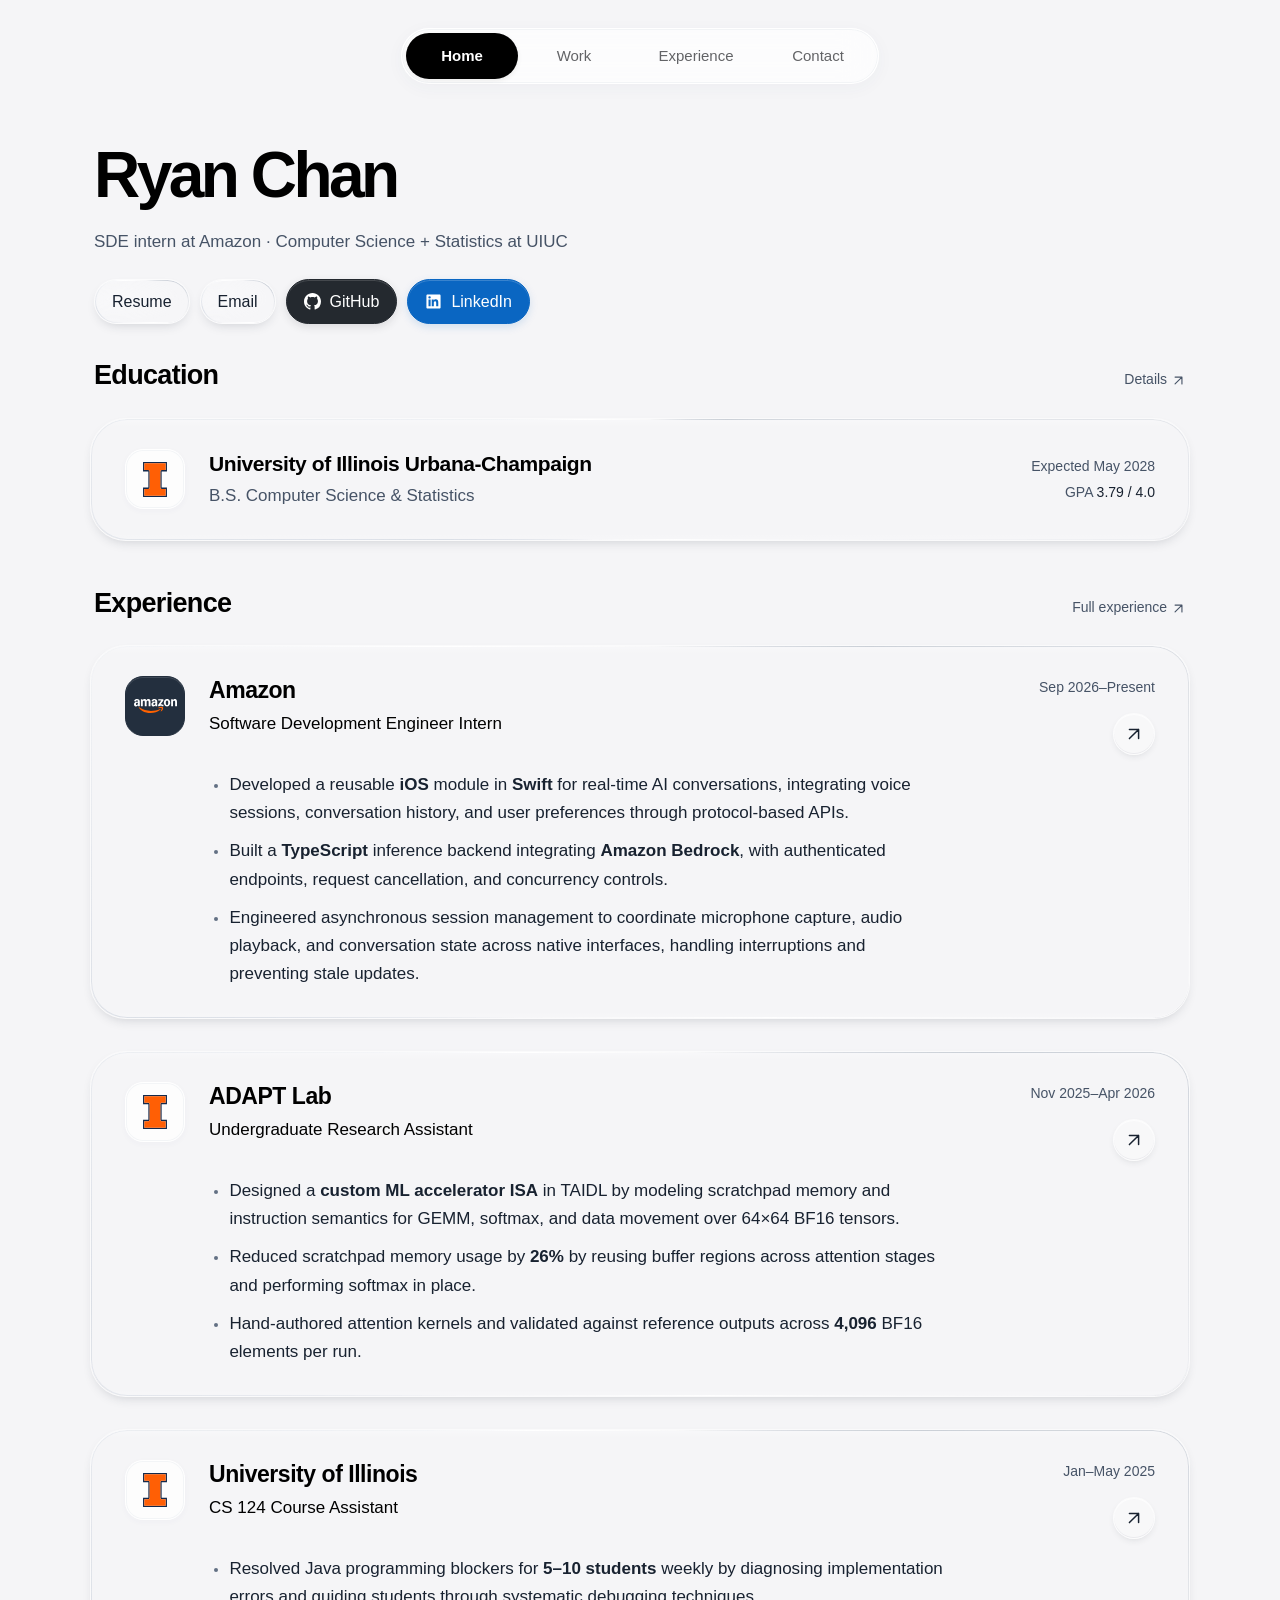
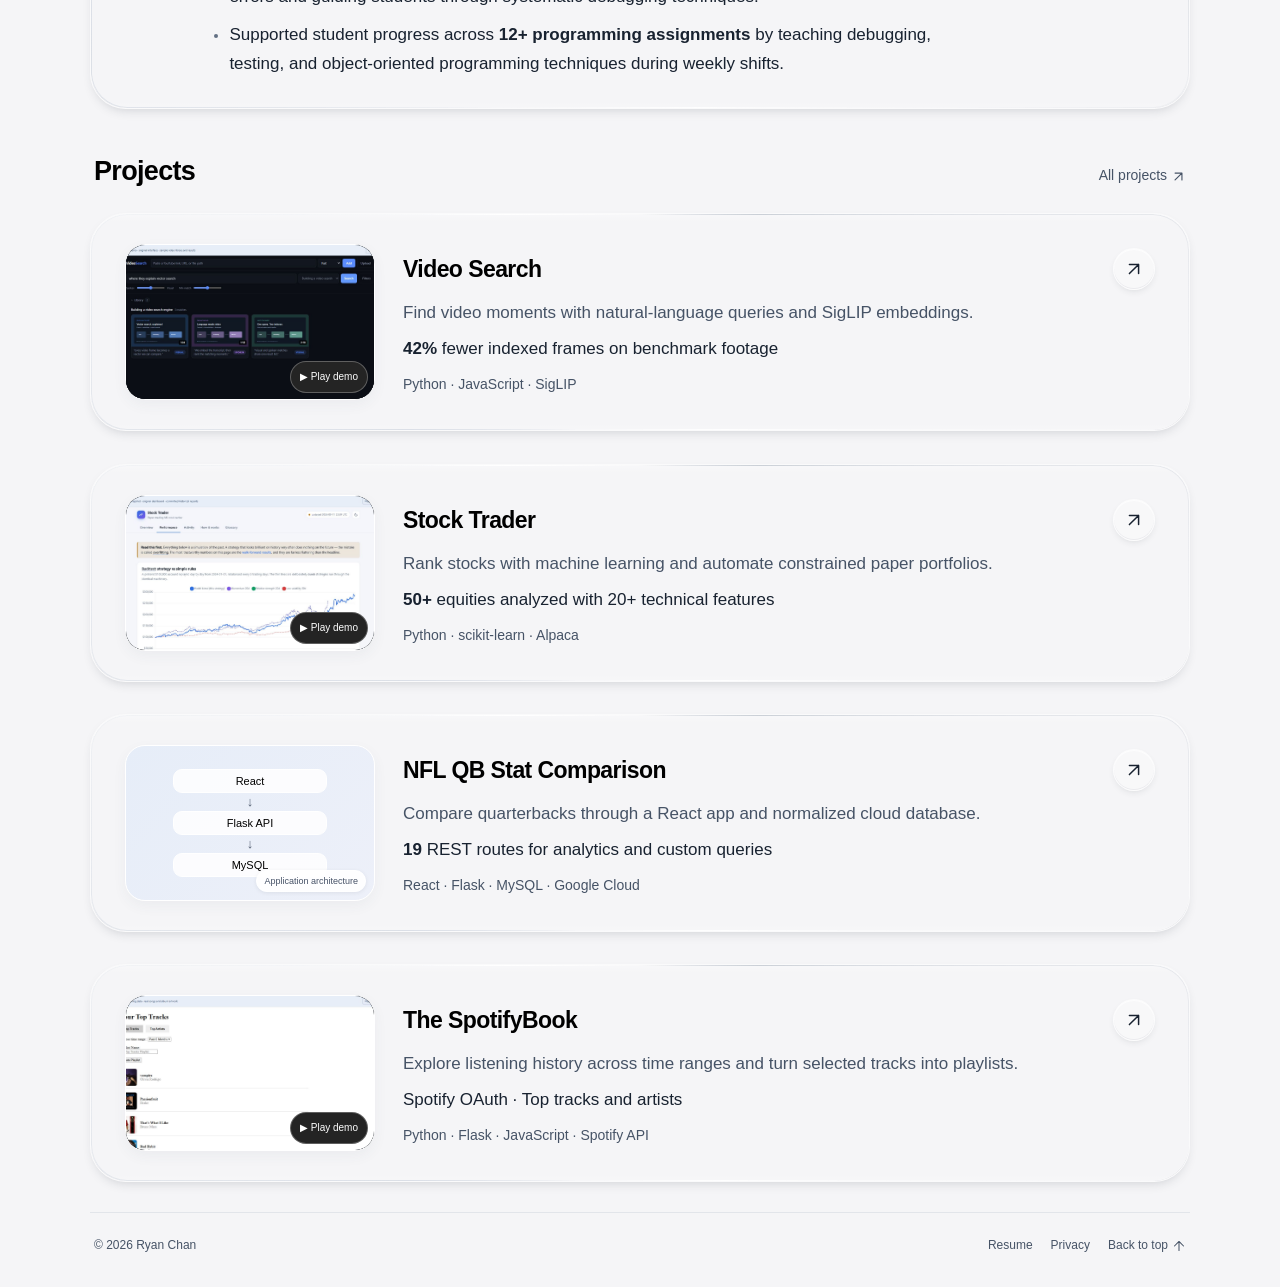
==== commit e99a9cd8: "Restore the clear glass finish" ====
--- a/index.html
+++ b/index.html
@@ -2,8 +2,8 @@
 <html lang="en"><head><meta charset="utf-8"><meta name="viewport" content="width=device-width,initial-scale=1">
 <meta name="theme-color" content="#f5f5f7"><title>Ryan Chan — Portfolio</title><meta name="description" content="Software engineer studying CS and Statistics at UIUC. Swift iOS development, TypeScript APIs, machine learning, and systems research.">
 <meta property="og:title" content="Ryan Chan — Portfolio"><meta property="og:description" content="Software engineer studying CS and Statistics at UIUC. Swift iOS development, TypeScript APIs, machine learning, and systems research."><meta property="og:type" content="website">
-<link rel="icon" href="assets/favicon.svg?v=20261116-soft-frost" type="image/svg+xml"><link rel="stylesheet" href="styles.css?v=20261116-soft-frost"><link rel="stylesheet" href="format.css?v=20261116-soft-frost"><link rel="stylesheet" href="glass.css?v=20261116-soft-frost"><link rel="stylesheet" href="preview-motion.css?v=20261116-soft-frost"><script src="site.js?v=20261116-soft-frost" defer></script><script src="assets/liquid-glass.js?v=20261116-soft-frost" defer></script><meta name="portfolio-release" content="20261116-soft-frost"><link rel="stylesheet" href="home.css?v=20261116-soft-frost"></head><body id="top" class="home-page">
-<a class="skip-link" href="#main">Skip to content</a><nav class="site-nav" aria-label="Main navigation"><span class="nav-glider" aria-hidden="true"><span class="nav-glider-labels"><span>Home</span><span>Work</span><span>Experience</span><span>Contact</span></span></span><a href="index.html?v=20261116-soft-frost" aria-current="page">Home</a><a href="work.html?v=20261116-soft-frost">Work</a><a href="experience.html?v=20261116-soft-frost">Experience</a><a href="contact.html?v=20261116-soft-frost">Contact</a></nav>
+<link rel="icon" href="assets/favicon.svg?v=20261116-clear-restored" type="image/svg+xml"><link rel="stylesheet" href="styles.css?v=20261116-clear-restored"><link rel="stylesheet" href="format.css?v=20261116-clear-restored"><link rel="stylesheet" href="glass.css?v=20261116-clear-restored"><link rel="stylesheet" href="preview-motion.css?v=20261116-clear-restored"><script src="site.js?v=20261116-clear-restored" defer></script><script src="assets/liquid-glass.js?v=20261116-clear-restored" defer></script><meta name="portfolio-release" content="20261116-clear-restored"><link rel="stylesheet" href="home.css?v=20261116-clear-restored"></head><body id="top" class="home-page">
+<a class="skip-link" href="#main">Skip to content</a><nav class="site-nav" aria-label="Main navigation"><span class="nav-glider" aria-hidden="true"><span class="nav-glider-labels"><span>Home</span><span>Work</span><span>Experience</span><span>Contact</span></span></span><a href="index.html?v=20261116-clear-restored" aria-current="page">Home</a><a href="work.html?v=20261116-clear-restored">Work</a><a href="experience.html?v=20261116-clear-restored">Experience</a><a href="contact.html?v=20261116-clear-restored">Contact</a></nav>
 <main id="main" class="home-layout" data-home>
   <header class="home-intro">
     <div class="home-intro-copy">
@@ -19,60 +19,60 @@
   </header>
 
   <section class="home-section home-education" aria-labelledby="home-education-heading">
-    <div class="home-section-heading"><h2 id="home-education-heading">Education</h2><a href="experience.html?v=20261116-soft-frost#education">Details <span class="home-arrow" aria-hidden="true"><svg class="arrow-icon" viewBox="0 0 24 24" aria-hidden="true"><path d="M6.5 17.5 17.5 6.5M6.5 6.5h11v11"/></svg></span></a></div>
+    <div class="home-section-heading"><h2 id="home-education-heading">Education</h2><a href="experience.html?v=20261116-clear-restored#education">Details <span class="home-arrow" aria-hidden="true"><svg class="arrow-icon" viewBox="0 0 24 24" aria-hidden="true"><path d="M6.5 17.5 17.5 6.5M6.5 6.5h11v11"/></svg></span></a></div>
     <div class="home-panel home-education-card">
-      <span class="home-company-logo"><img src="assets/uiuc.svg?v=20261116-soft-frost" alt="University of Illinois logo" width="24" height="35"></span>
+      <span class="home-company-logo"><img src="assets/uiuc.svg?v=20261116-clear-restored" alt="University of Illinois logo" width="24" height="35"></span>
       <div class="home-education-copy"><h3>University of Illinois Urbana-Champaign</h3><p>B.S. Computer Science &amp; Statistics</p></div>
       <div class="home-education-meta"><span>Expected May 2028</span><span>GPA <strong>3.79 / 4.0</strong></span></div>
     </div>
   </section>
 
   <section class="home-section home-experience" aria-labelledby="home-experience-heading">
-    <div class="home-section-heading"><h2 id="home-experience-heading">Experience</h2><a href="experience.html?v=20261116-soft-frost">Full experience <span class="home-arrow" aria-hidden="true"><svg class="arrow-icon" viewBox="0 0 24 24" aria-hidden="true"><path d="M6.5 17.5 17.5 6.5M6.5 6.5h11v11"/></svg></span></a></div>
+    <div class="home-section-heading"><h2 id="home-experience-heading">Experience</h2><a href="experience.html?v=20261116-clear-restored">Full experience <span class="home-arrow" aria-hidden="true"><svg class="arrow-icon" viewBox="0 0 24 24" aria-hidden="true"><path d="M6.5 17.5 17.5 6.5M6.5 6.5h11v11"/></svg></span></a></div>
     <div class="home-experience-grid">
       <article class="home-panel home-experience-card">
-        <span class="home-company-logo home-amazon"><img src="assets/amazon.svg?v=20261116-soft-frost" alt="Amazon logo" width="43" height="30"></span>
-        <div class="home-role-copy"><h3><a href="experience.html?v=20261116-soft-frost#amazon" data-track="experience-amazon">Amazon</a></h3><h4>Software Development Engineer Intern</h4></div>
-        <div class="home-row-meta"><span>Sep 2026–Present</span><a class="home-row-link" href="experience.html?v=20261116-soft-frost#amazon" aria-label="Read about Amazon experience" data-track="experience-amazon"><svg class="arrow-icon" viewBox="0 0 24 24" aria-hidden="true"><path d="M6.5 17.5 17.5 6.5M6.5 6.5h11v11"/></svg></a></div>
+        <span class="home-company-logo home-amazon"><img src="assets/amazon.svg?v=20261116-clear-restored" alt="Amazon logo" width="43" height="30"></span>
+        <div class="home-role-copy"><h3><a href="experience.html?v=20261116-clear-restored#amazon" data-track="experience-amazon">Amazon</a></h3><h4>Software Development Engineer Intern</h4></div>
+        <div class="home-row-meta"><span>Sep 2026–Present</span><a class="home-row-link" href="experience.html?v=20261116-clear-restored#amazon" aria-label="Read about Amazon experience" data-track="experience-amazon"><svg class="arrow-icon" viewBox="0 0 24 24" aria-hidden="true"><path d="M6.5 17.5 17.5 6.5M6.5 6.5h11v11"/></svg></a></div>
         <ul class="resume-bullets home-resume-bullets"><li>Developed a reusable <strong>iOS</strong> module in <strong>Swift</strong> for real-time AI conversations, integrating voice sessions, conversation history, and user preferences through protocol-based APIs.</li><li>Built a <strong>TypeScript</strong> inference backend integrating <strong>Amazon Bedrock</strong>, with authenticated endpoints, request cancellation, and concurrency controls.</li><li>Engineered asynchronous session management to coordinate microphone capture, audio playback, and conversation state across native interfaces, handling interruptions and preventing stale updates.</li></ul>
       </article>
       <article class="home-panel home-experience-card">
-        <span class="home-company-logo"><img src="assets/uiuc.svg?v=20261116-soft-frost" alt="University of Illinois logo" width="24" height="35"></span>
-        <div class="home-role-copy"><h3><a href="experience.html?v=20261116-soft-frost#adapt-lab" data-track="experience-research">ADAPT Lab</a></h3><h4>Undergraduate Research Assistant</h4></div>
-        <div class="home-row-meta"><span>Nov 2025–Apr 2026</span><a class="home-row-link" href="experience.html?v=20261116-soft-frost#adapt-lab" aria-label="Read about ADAPT Lab experience" data-track="experience-research"><svg class="arrow-icon" viewBox="0 0 24 24" aria-hidden="true"><path d="M6.5 17.5 17.5 6.5M6.5 6.5h11v11"/></svg></a></div>
+        <span class="home-company-logo"><img src="assets/uiuc.svg?v=20261116-clear-restored" alt="University of Illinois logo" width="24" height="35"></span>
+        <div class="home-role-copy"><h3><a href="experience.html?v=20261116-clear-restored#adapt-lab" data-track="experience-research">ADAPT Lab</a></h3><h4>Undergraduate Research Assistant</h4></div>
+        <div class="home-row-meta"><span>Nov 2025–Apr 2026</span><a class="home-row-link" href="experience.html?v=20261116-clear-restored#adapt-lab" aria-label="Read about ADAPT Lab experience" data-track="experience-research"><svg class="arrow-icon" viewBox="0 0 24 24" aria-hidden="true"><path d="M6.5 17.5 17.5 6.5M6.5 6.5h11v11"/></svg></a></div>
         <ul class="resume-bullets home-resume-bullets"><li>Designed a <strong>custom ML accelerator ISA</strong> in TAIDL by modeling scratchpad memory and instruction semantics for GEMM, softmax, and data movement over 64×64 BF16 tensors.</li><li>Reduced scratchpad memory usage by <strong>26%</strong> by reusing buffer regions across attention stages and performing softmax in place.</li><li>Hand-authored attention kernels and validated against reference outputs across <strong>4,096</strong> BF16 elements per run.</li></ul>
       </article>
       <article class="home-panel home-experience-card">
-        <span class="home-company-logo"><img src="assets/uiuc.svg?v=20261116-soft-frost" alt="University of Illinois logo" width="24" height="35"></span>
-        <div class="home-role-copy"><h3><a href="experience.html?v=20261116-soft-frost#course-assistant">University of Illinois</a></h3><h4>CS 124 Course Assistant</h4></div>
-        <div class="home-row-meta"><span>Jan–May 2025</span><a class="home-row-link" href="experience.html?v=20261116-soft-frost#course-assistant" aria-label="Read about University of Illinois experience"><svg class="arrow-icon" viewBox="0 0 24 24" aria-hidden="true"><path d="M6.5 17.5 17.5 6.5M6.5 6.5h11v11"/></svg></a></div>
+        <span class="home-company-logo"><img src="assets/uiuc.svg?v=20261116-clear-restored" alt="University of Illinois logo" width="24" height="35"></span>
+        <div class="home-role-copy"><h3><a href="experience.html?v=20261116-clear-restored#course-assistant">University of Illinois</a></h3><h4>CS 124 Course Assistant</h4></div>
+        <div class="home-row-meta"><span>Jan–May 2025</span><a class="home-row-link" href="experience.html?v=20261116-clear-restored#course-assistant" aria-label="Read about University of Illinois experience"><svg class="arrow-icon" viewBox="0 0 24 24" aria-hidden="true"><path d="M6.5 17.5 17.5 6.5M6.5 6.5h11v11"/></svg></a></div>
         <ul class="resume-bullets home-resume-bullets"><li>Resolved Java programming blockers for <strong>5–10 students</strong> weekly by diagnosing implementation errors and guiding students through systematic debugging techniques.</li><li>Supported student progress across <strong>12+ programming assignments</strong> by teaching debugging, testing, and object-oriented programming techniques during weekly shifts.</li></ul>
       </article>
     </div>
   </section>
 
   <section class="home-section home-projects" aria-labelledby="home-projects-heading">
-    <div class="home-section-heading"><h2 id="home-projects-heading">Projects</h2><a href="work.html?v=20261116-soft-frost">All projects <span class="home-arrow" aria-hidden="true"><svg class="arrow-icon" viewBox="0 0 24 24" aria-hidden="true"><path d="M6.5 17.5 17.5 6.5M6.5 6.5h11v11"/></svg></span></a></div>
+    <div class="home-section-heading"><h2 id="home-projects-heading">Projects</h2><a href="work.html?v=20261116-clear-restored">All projects <span class="home-arrow" aria-hidden="true"><svg class="arrow-icon" viewBox="0 0 24 24" aria-hidden="true"><path d="M6.5 17.5 17.5 6.5M6.5 6.5h11v11"/></svg></span></a></div>
     <div class="home-project-grid">
       <article class="home-panel home-project-card" data-hover-demo>
-        <div class="home-project-media" data-project-preview="video-search"><div class="demo-frame" data-demo><video muted loop playsinline preload="none" poster="assets/video-search.jpg?v=20261116-soft-frost" width="1280" height="720" aria-label="Video Search interface walkthrough" data-project="Video Search"><source data-src="assets/video-search.mp4?v=20261116-soft-frost" type="video/mp4">Your browser can display the still preview above.</video><div class="preview-motion motion-video-search" aria-hidden="true"><div class="motion-kicker">Video Search <span>Visual + spoken matches</span></div>
+        <div class="home-project-media" data-project-preview="video-search"><div class="demo-frame" data-demo><video muted loop playsinline preload="none" poster="assets/video-search.jpg?v=20261116-clear-restored" width="1280" height="720" aria-label="Video Search interface walkthrough" data-project="Video Search"><source data-src="assets/video-search.mp4?v=20261116-clear-restored" type="video/mp4">Your browser can display the still preview above.</video><div class="preview-motion motion-video-search" aria-hidden="true"><div class="motion-kicker">Video Search <span>Visual + spoken matches</span></div>
 <div class="motion-query"><svg viewBox="0 0 24 24"><circle cx="10" cy="10" r="6"/><path d="m15 15 5 5"/></svg><span>where they explain vector search</span><i></i></div>
 <div class="motion-matches"><div><span class="motion-thumbnail">01</span><strong>Vector search</strong><small>00:12 · Visual match</small></div><div><span class="motion-thumbnail">02</span><strong>Embeddings</strong><small>00:34 · Spoken match</small></div><div><span class="motion-thumbnail">03</span><strong>Nearest matches</strong><small>01:08 · Visual match</small></div></div><div class="motion-scan"></div><span class="motion-sample">Illustrative preview</span></div><button class="demo-toggle" type="button" aria-label="Play Video Search demo" aria-pressed="false">▶ Play demo</button></div></div>
-        <div class="home-project-copy"><h3><a href="projects/video-search.html?v=20261116-soft-frost" data-track="project-video-search">Video Search <span class="home-arrow" aria-hidden="true"><svg class="arrow-icon" viewBox="0 0 24 24" aria-hidden="true"><path d="M6.5 17.5 17.5 6.5M6.5 6.5h11v11"/></svg></span></a></h3><p>Find video moments with natural-language queries and SigLIP embeddings.</p><p class="home-project-result"><strong>42%</strong> fewer indexed frames on benchmark footage</p><span class="home-stack">Python · JavaScript · SigLIP</span></div>
+        <div class="home-project-copy"><h3><a href="projects/video-search.html?v=20261116-clear-restored" data-track="project-video-search">Video Search <span class="home-arrow" aria-hidden="true"><svg class="arrow-icon" viewBox="0 0 24 24" aria-hidden="true"><path d="M6.5 17.5 17.5 6.5M6.5 6.5h11v11"/></svg></span></a></h3><p>Find video moments with natural-language queries and SigLIP embeddings.</p><p class="home-project-result"><strong>42%</strong> fewer indexed frames on benchmark footage</p><span class="home-stack">Python · JavaScript · SigLIP</span></div>
       </article>
       <article class="home-panel home-project-card" data-hover-demo>
-        <div class="home-project-media" data-project-preview="stock-trader"><div class="demo-frame" data-demo><video muted loop playsinline preload="none" poster="assets/stock-trader.jpg?v=20261116-soft-frost" width="1280" height="720" aria-label="Stock Trader interface walkthrough" data-project="Stock Trader"><source data-src="assets/stock-trader.mp4?v=20261116-soft-frost" type="video/mp4">Your browser can display the still preview above.</video><div class="preview-motion motion-stock-trader" aria-hidden="true"><div class="motion-kicker">Stock Trader <span>Research preview</span></div>
+        <div class="home-project-media" data-project-preview="stock-trader"><div class="demo-frame" data-demo><video muted loop playsinline preload="none" poster="assets/stock-trader.jpg?v=20261116-clear-restored" width="1280" height="720" aria-label="Stock Trader interface walkthrough" data-project="Stock Trader"><source data-src="assets/stock-trader.mp4?v=20261116-clear-restored" type="video/mp4">Your browser can display the still preview above.</video><div class="preview-motion motion-stock-trader" aria-hidden="true"><div class="motion-kicker">Stock Trader <span>Research preview</span></div>
 <svg class="motion-chart" viewBox="0 0 480 160" fill="none"><path class="motion-grid" d="M8 24H472M8 64H472M8 104H472M8 144H472"/><path class="motion-trace" pathLength="1" d="M8 132 40 119 70 125 104 90 139 106 169 75 202 94 232 64 263 78 298 44 330 59 367 27 400 38 438 13 472 20"/><circle class="motion-chart-point" cx="472" cy="20" r="5"/></svg>
 <div class="motion-allocations"><span><i></i>Rank</span><span><i></i>Allocate</span><span><i></i>Review</span></div><span class="motion-sample">Illustrative preview</span></div><button class="demo-toggle" type="button" aria-label="Play Stock Trader demo" aria-pressed="false">▶ Play demo</button></div></div>
-        <div class="home-project-copy"><h3><a href="projects/stock-trader.html?v=20261116-soft-frost" data-track="project-stock-trader">Stock Trader <span class="home-arrow" aria-hidden="true"><svg class="arrow-icon" viewBox="0 0 24 24" aria-hidden="true"><path d="M6.5 17.5 17.5 6.5M6.5 6.5h11v11"/></svg></span></a></h3><p>Rank stocks with machine learning and automate constrained paper portfolios.</p><p class="home-project-result"><strong>50+</strong> equities analyzed with 20+ technical features</p><span class="home-stack">Python · scikit-learn · Alpaca</span></div>
+        <div class="home-project-copy"><h3><a href="projects/stock-trader.html?v=20261116-clear-restored" data-track="project-stock-trader">Stock Trader <span class="home-arrow" aria-hidden="true"><svg class="arrow-icon" viewBox="0 0 24 24" aria-hidden="true"><path d="M6.5 17.5 17.5 6.5M6.5 6.5h11v11"/></svg></span></a></h3><p>Rank stocks with machine learning and automate constrained paper portfolios.</p><p class="home-project-result"><strong>50+</strong> equities analyzed with 20+ technical features</p><span class="home-stack">Python · scikit-learn · Alpaca</span></div>
       </article>
       <article class="home-panel home-project-card">
-        <a class="home-project-cover home-architecture-cover" href="projects/nfl-qb-analytics.html?v=20261116-soft-frost" data-track="project-nfl" aria-label="View NFL QB Stat Comparison project"><div class="home-architecture" aria-label="React interface connects to Flask API and MySQL database"><strong>React</strong><span aria-hidden="true">↓</span><strong>Flask API</strong><span aria-hidden="true">↓</span><strong>MySQL</strong></div><span>Application architecture</span></a>
-        <div class="home-project-copy"><h3><a href="projects/nfl-qb-analytics.html?v=20261116-soft-frost" data-track="project-nfl">NFL QB Stat Comparison <span class="home-arrow" aria-hidden="true"><svg class="arrow-icon" viewBox="0 0 24 24" aria-hidden="true"><path d="M6.5 17.5 17.5 6.5M6.5 6.5h11v11"/></svg></span></a></h3><p>Compare quarterbacks through a React app and normalized cloud database.</p><p class="home-project-result"><strong>19</strong> REST routes for analytics and custom queries</p><span class="home-stack">React · Flask · MySQL · Google Cloud</span></div>
+        <a class="home-project-cover home-architecture-cover" href="projects/nfl-qb-analytics.html?v=20261116-clear-restored" data-track="project-nfl" aria-label="View NFL QB Stat Comparison project"><div class="home-architecture" aria-label="React interface connects to Flask API and MySQL database"><strong>React</strong><span aria-hidden="true">↓</span><strong>Flask API</strong><span aria-hidden="true">↓</span><strong>MySQL</strong></div><span>Application architecture</span></a>
+        <div class="home-project-copy"><h3><a href="projects/nfl-qb-analytics.html?v=20261116-clear-restored" data-track="project-nfl">NFL QB Stat Comparison <span class="home-arrow" aria-hidden="true"><svg class="arrow-icon" viewBox="0 0 24 24" aria-hidden="true"><path d="M6.5 17.5 17.5 6.5M6.5 6.5h11v11"/></svg></span></a></h3><p>Compare quarterbacks through a React app and normalized cloud database.</p><p class="home-project-result"><strong>19</strong> REST routes for analytics and custom queries</p><span class="home-stack">React · Flask · MySQL · Google Cloud</span></div>
       </article>
       <article class="home-panel home-project-card" data-hover-demo>
-        <div class="home-project-media" data-project-preview="spotifybook"><div class="demo-frame" data-demo><video muted loop playsinline preload="none" poster="assets/spotifybook.jpg?v=20261116-soft-frost" width="1280" height="720" aria-label="The SpotifyBook interface walkthrough" data-project="The SpotifyBook"><source data-src="assets/spotifybook.mp4?v=20261116-soft-frost" type="video/mp4">Your browser can display the still preview above.</video><div class="preview-motion motion-spotifybook" aria-hidden="true"><div class="motion-kicker">The SpotifyBook <span>Your Top Tracks</span></div><div class="motion-track-window"><div class="motion-track-list"><div class="motion-track"><img src="assets/spotify-cover-0.jpg?v=20261116-soft-frost" alt="" width="48" height="48" loading="lazy"><span><strong>vampire</strong><small>Olivia Rodrigo</small></span><span class="motion-equalizer"><i></i><i></i><i></i><i></i></span></div><div class="motion-track"><img src="assets/spotify-cover-1.jpg?v=20261116-soft-frost" alt="" width="48" height="48" loading="lazy"><span><strong>Passionfruit</strong><small>Drake</small></span><span class="motion-equalizer"><i></i><i></i><i></i><i></i></span></div><div class="motion-track"><img src="assets/spotify-cover-2.jpg?v=20261116-soft-frost" alt="" width="48" height="48" loading="lazy"><span><strong>That’s What I Like</strong><small>Bruno Mars</small></span><span class="motion-equalizer"><i></i><i></i><i></i><i></i></span></div><div class="motion-track"><img src="assets/spotify-cover-3.jpg?v=20261116-soft-frost" alt="" width="48" height="48" loading="lazy"><span><strong>Bad Habit</strong><small>Steve Lacy</small></span><span class="motion-equalizer"><i></i><i></i><i></i><i></i></span></div><div class="motion-track"><img src="assets/spotify-cover-4.jpg?v=20261116-soft-frost" alt="" width="48" height="48" loading="lazy"><span><strong>Fly Me to the Moon</strong><small>Frank Sinatra</small></span><span class="motion-equalizer"><i></i><i></i><i></i><i></i></span></div></div></div><span class="motion-sample">Illustrative preview</span></div><button class="demo-toggle" type="button" aria-label="Play The SpotifyBook demo" aria-pressed="false">▶ Play demo</button></div></div>
-        <div class="home-project-copy"><h3><a href="projects/spotifybook.html?v=20261116-soft-frost" data-track="project-spotifybook">The SpotifyBook <span class="home-arrow" aria-hidden="true"><svg class="arrow-icon" viewBox="0 0 24 24" aria-hidden="true"><path d="M6.5 17.5 17.5 6.5M6.5 6.5h11v11"/></svg></span></a></h3><p>Explore listening history across time ranges and turn selected tracks into playlists.</p><p class="home-project-result">Spotify OAuth · Top tracks and artists</p><span class="home-stack">Python · Flask · JavaScript · Spotify API</span></div>
+        <div class="home-project-media" data-project-preview="spotifybook"><div class="demo-frame" data-demo><video muted loop playsinline preload="none" poster="assets/spotifybook.jpg?v=20261116-clear-restored" width="1280" height="720" aria-label="The SpotifyBook interface walkthrough" data-project="The SpotifyBook"><source data-src="assets/spotifybook.mp4?v=20261116-clear-restored" type="video/mp4">Your browser can display the still preview above.</video><div class="preview-motion motion-spotifybook" aria-hidden="true"><div class="motion-kicker">The SpotifyBook <span>Your Top Tracks</span></div><div class="motion-track-window"><div class="motion-track-list"><div class="motion-track"><img src="assets/spotify-cover-0.jpg?v=20261116-clear-restored" alt="" width="48" height="48" loading="lazy"><span><strong>vampire</strong><small>Olivia Rodrigo</small></span><span class="motion-equalizer"><i></i><i></i><i></i><i></i></span></div><div class="motion-track"><img src="assets/spotify-cover-1.jpg?v=20261116-clear-restored" alt="" width="48" height="48" loading="lazy"><span><strong>Passionfruit</strong><small>Drake</small></span><span class="motion-equalizer"><i></i><i></i><i></i><i></i></span></div><div class="motion-track"><img src="assets/spotify-cover-2.jpg?v=20261116-clear-restored" alt="" width="48" height="48" loading="lazy"><span><strong>That’s What I Like</strong><small>Bruno Mars</small></span><span class="motion-equalizer"><i></i><i></i><i></i><i></i></span></div><div class="motion-track"><img src="assets/spotify-cover-3.jpg?v=20261116-clear-restored" alt="" width="48" height="48" loading="lazy"><span><strong>Bad Habit</strong><small>Steve Lacy</small></span><span class="motion-equalizer"><i></i><i></i><i></i><i></i></span></div><div class="motion-track"><img src="assets/spotify-cover-4.jpg?v=20261116-clear-restored" alt="" width="48" height="48" loading="lazy"><span><strong>Fly Me to the Moon</strong><small>Frank Sinatra</small></span><span class="motion-equalizer"><i></i><i></i><i></i><i></i></span></div></div></div><span class="motion-sample">Illustrative preview</span></div><button class="demo-toggle" type="button" aria-label="Play The SpotifyBook demo" aria-pressed="false">▶ Play demo</button></div></div>
+        <div class="home-project-copy"><h3><a href="projects/spotifybook.html?v=20261116-clear-restored" data-track="project-spotifybook">The SpotifyBook <span class="home-arrow" aria-hidden="true"><svg class="arrow-icon" viewBox="0 0 24 24" aria-hidden="true"><path d="M6.5 17.5 17.5 6.5M6.5 6.5h11v11"/></svg></span></a></h3><p>Explore listening history across time ranges and turn selected tracks into playlists.</p><p class="home-project-result">Spotify OAuth · Top tracks and artists</p><span class="home-stack">Python · Flask · JavaScript · Spotify API</span></div>
       </article>
     </div>
   </section>
--- a/home.css
+++ b/home.css
@@ -78,11 +78,7 @@
   border-color: #ffffff80;
   box-shadow: 0 5px 12px -5px #27303d36, inset 0 1px 0 #ffffffb3, inset 0 -1px 0 #3642521a;
 }
-.home-panel {
-  background: transparent;
-  border-color: #ffffffb3;
-  box-shadow: 0 8px 24px -10px #18223026, 0 2px 5px -2px #1822301a, inset 0 1px 0 #fffffff2, inset 0 -1px 0 #50607829;
-}
+.home-panel { background: transparent; }
 .liquid-filter-definitions { position: absolute; width: 0; height: 0; pointer-events: none; }
 .liquid-backdrop {
   position: absolute;
@@ -110,8 +106,7 @@
   inset: 0;
   background: #ffffff1a;
 }
-.home-panel .glass-scene { opacity: .45; }
-.home-panel .glass-scene::after { background: #ffffff4d; }
+.home-panel .glass-scene::after { background: transparent; }
 [data-refractive] > .liquid-backdrop {
   background: transparent;
   -webkit-backdrop-filter: none;
@@ -119,15 +114,10 @@
 }
 [data-refractive] .glass-scene { filter: var(--refraction-filter) blur(.3px) saturate(1.1); }
 .home-panel[data-refractive] .glass-scene { filter: var(--refraction-filter); }
+.home-panel > .liquid-backdrop,
 .home-button > .liquid-backdrop {
   -webkit-backdrop-filter: none;
   backdrop-filter: none;
-}
-.home-panel > .liquid-backdrop {
-  /* Mix a softened real backdrop with the refractive scene above it. */
-  background: #ffffff4d;
-  -webkit-backdrop-filter: blur(6px) saturate(1.05);
-  backdrop-filter: blur(6px) saturate(1.05);
 }
 .home-panel::before,
 .home-button::before {
@@ -143,7 +133,7 @@
   pointer-events: none;
 }
 .home-panel::before {
-  background: linear-gradient(180deg, #ffffffa6, transparent 14px, transparent calc(100% - 12px), #ffffff26);
+  background: linear-gradient(180deg, #ffffff66, transparent 8px, transparent calc(100% - 8px), #ffffff33);
   background-position: 0 0;
 }
 .home-panel::after,
@@ -162,12 +152,9 @@
   pointer-events: none;
 }
 .home-panel > :not(.liquid-backdrop) { position: relative; z-index: 2; }
-.home-panel::after {
-  background: conic-gradient(from var(--glass-light-angle, -45deg), #fff, #ffffff1a 15%, #75849b66 28%, #ffffff40 42%, #fffffff2 54%, #ffffff33 73%, #7186a347 83%, #fff);
-}
 @media (hover: hover) and (pointer: fine) and (prefers-reduced-motion: no-preference) {
   .home-panel:hover, .home-panel:focus-within {
-    box-shadow: 0 12px 30px -12px #18223033, 0 3px 8px -4px #18223026, inset 0 1px 0 #fff, inset 0 -1px 0 #50607829;
+    box-shadow: 0 8px 16px -6px #27303d3d, inset 0 1px 0 #ffffffd9, inset 0 -1px 0 #3642521a;
   }
   .home-button { transform: translate(var(--glass-pointer-x, 0px), var(--glass-pointer-y, 0px)); }
   .home-button:hover, .home-button:focus-visible { transform: translate(var(--glass-pointer-x, 0px), var(--glass-pointer-y, 0px)) scale(1.035); }
